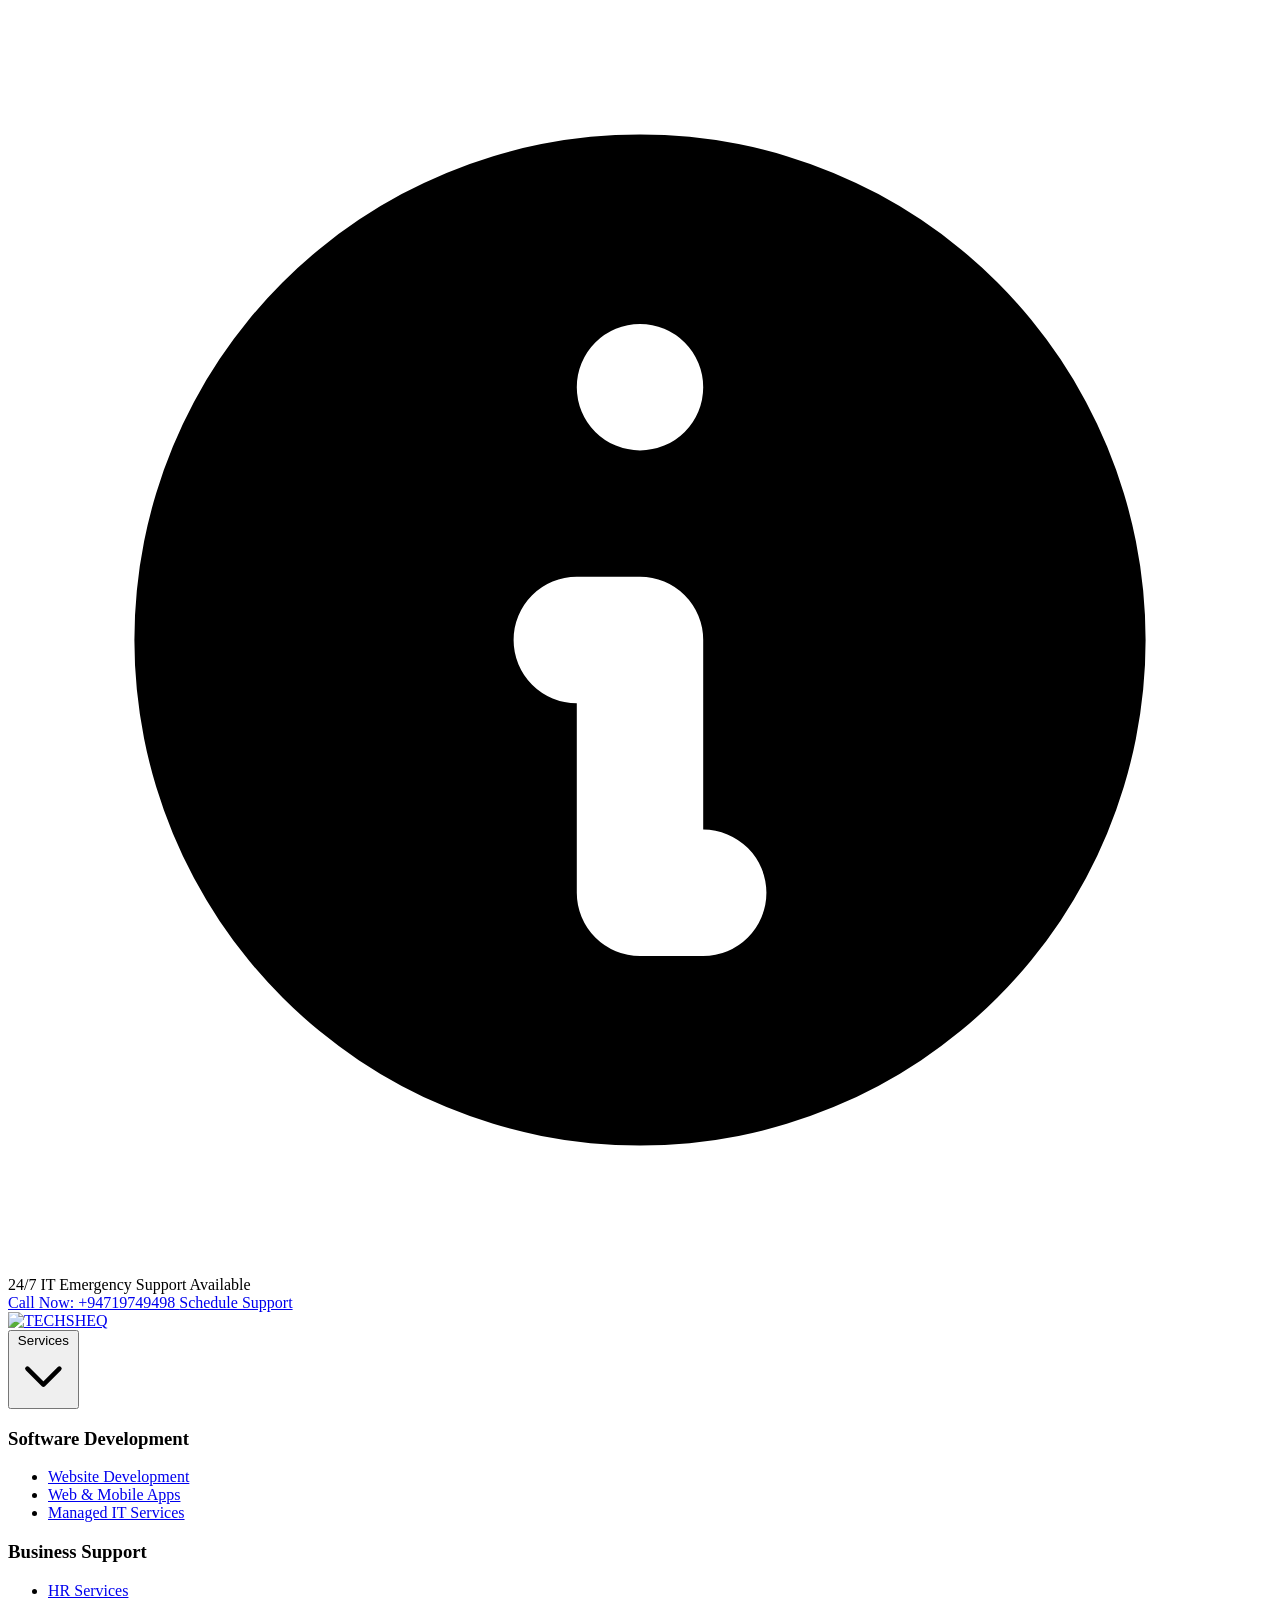
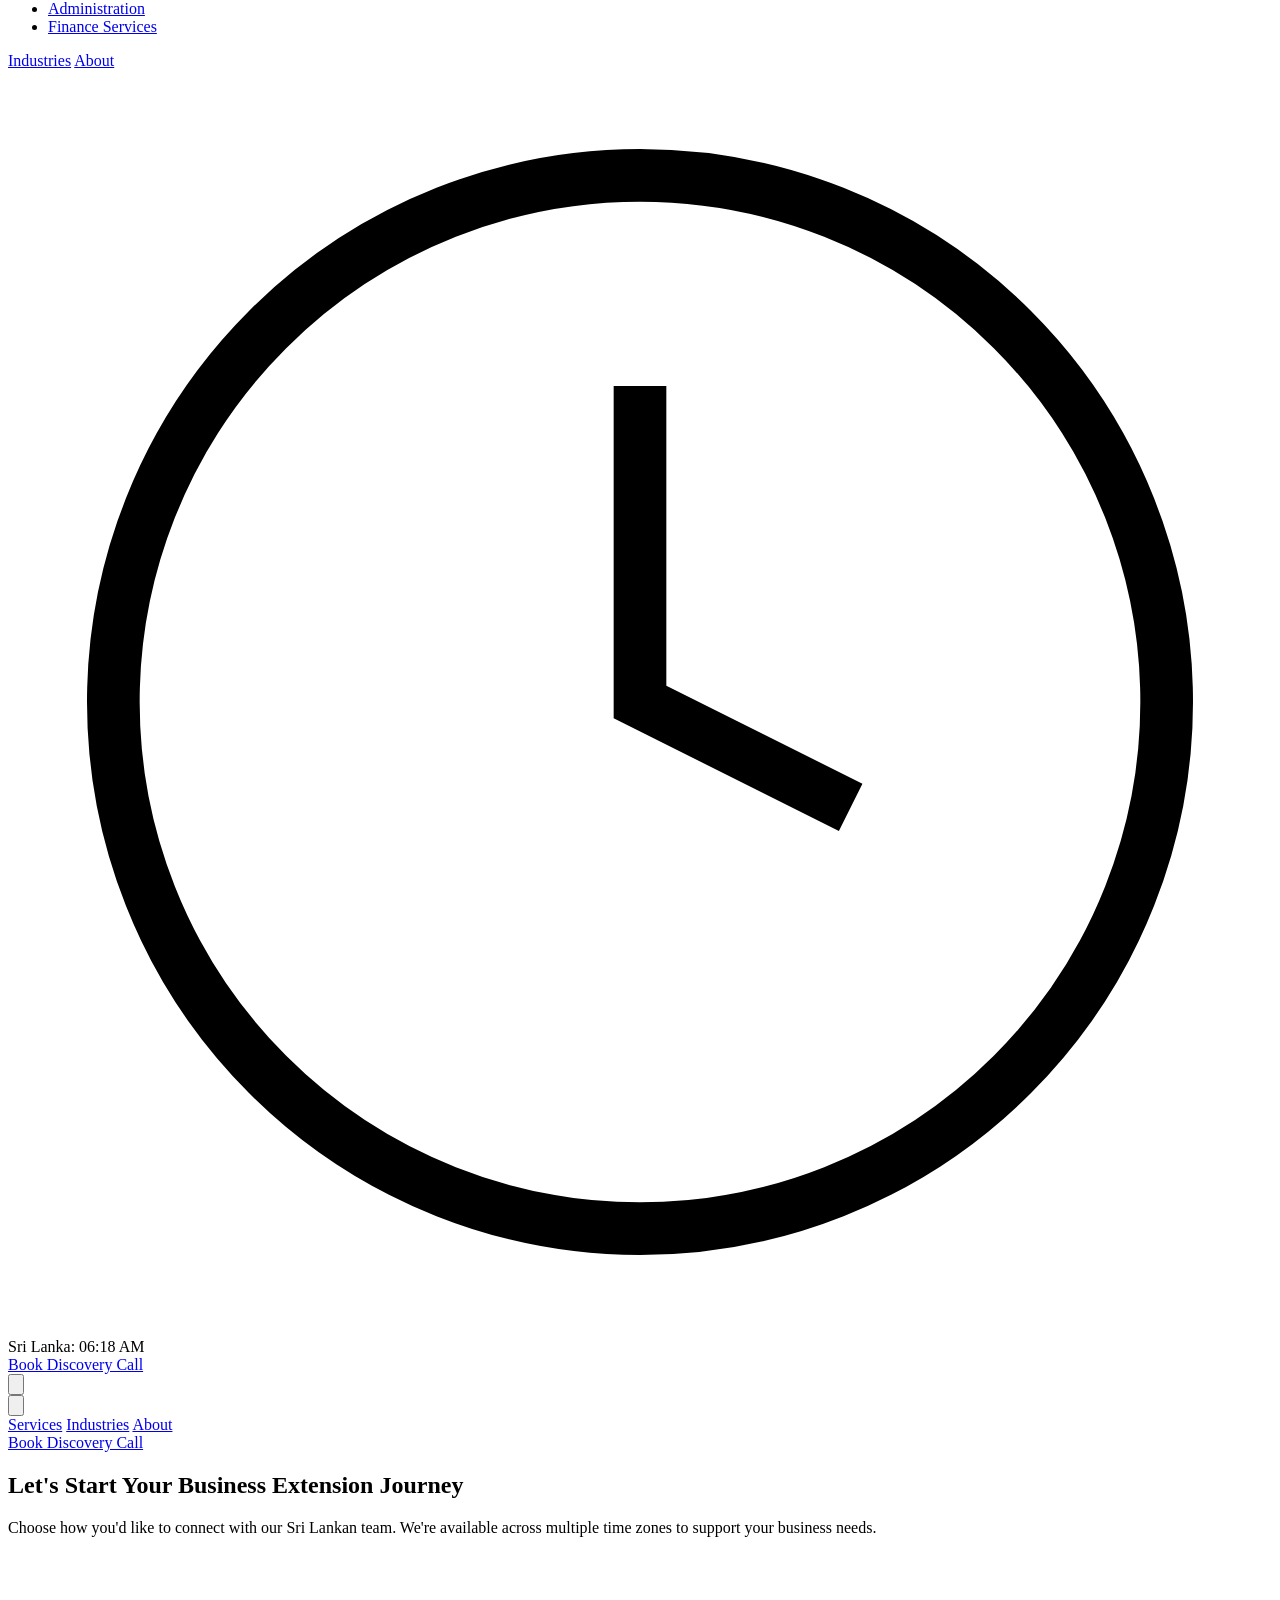
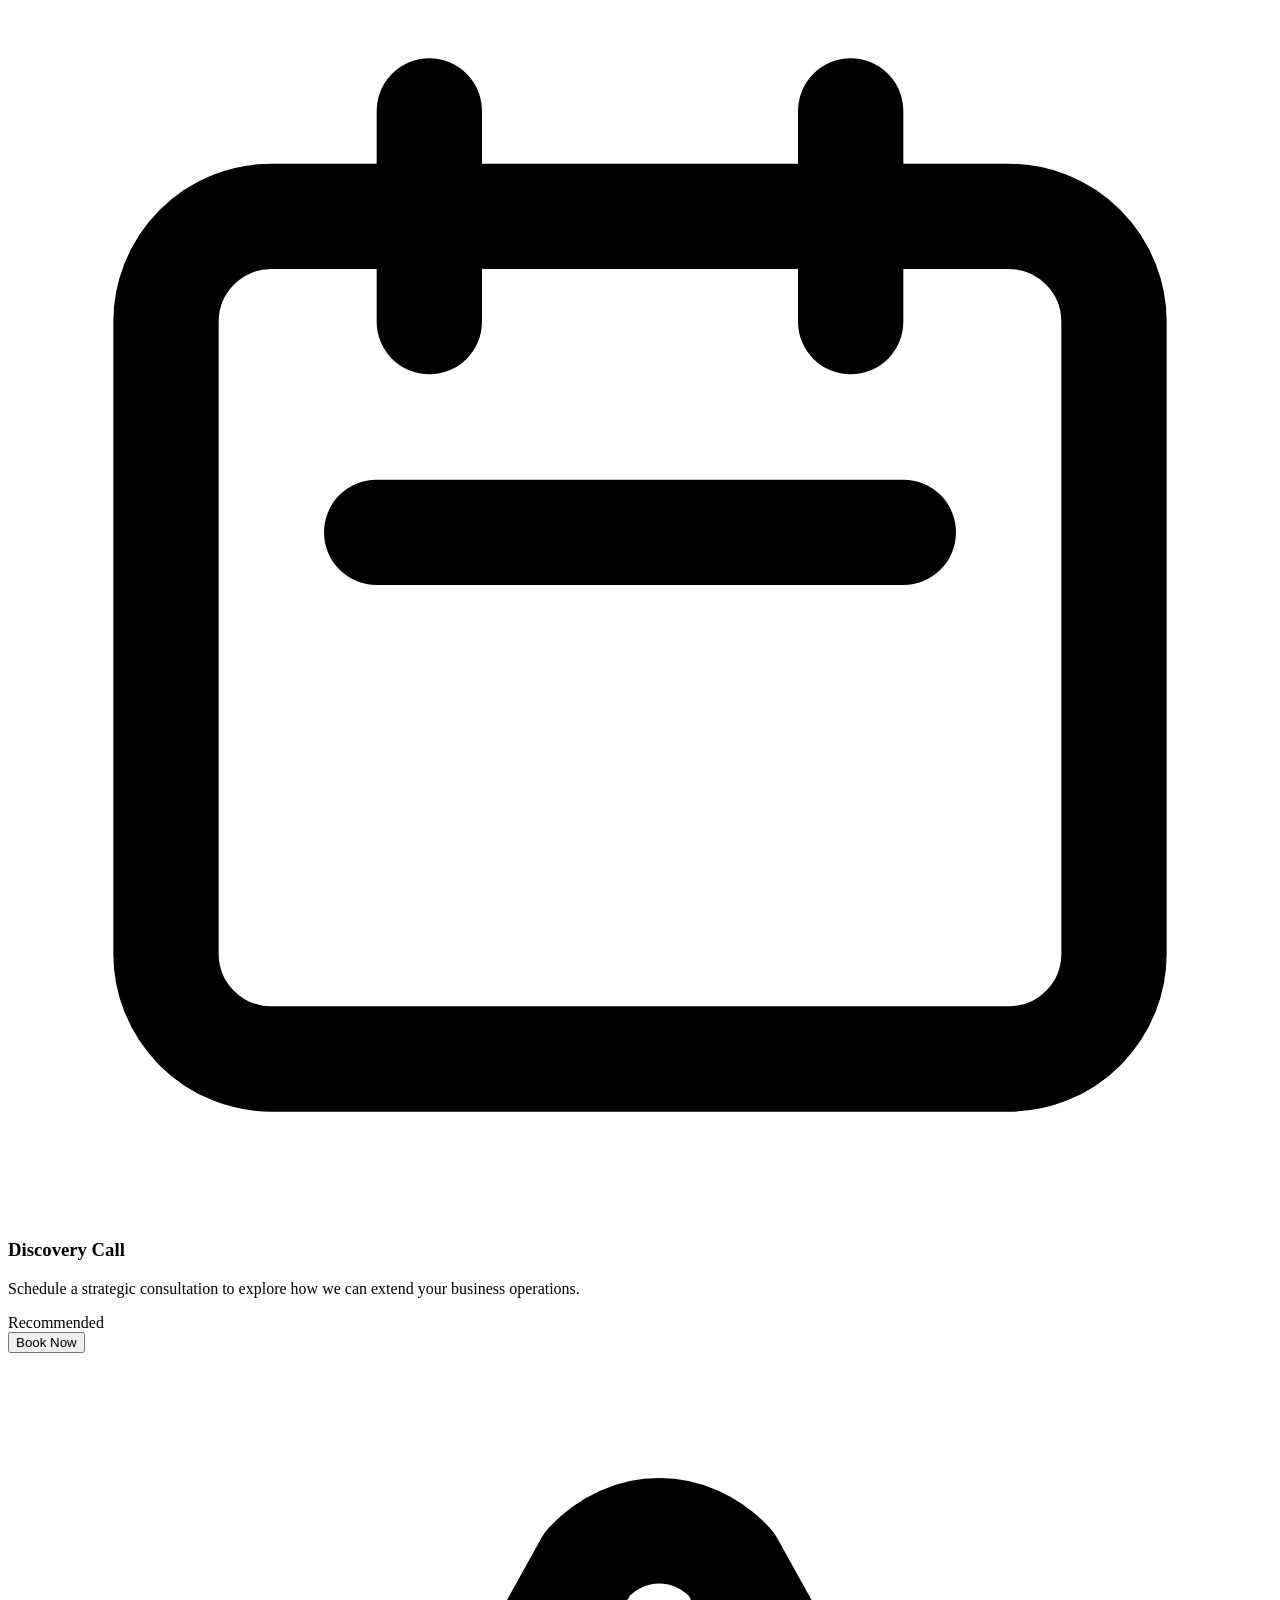
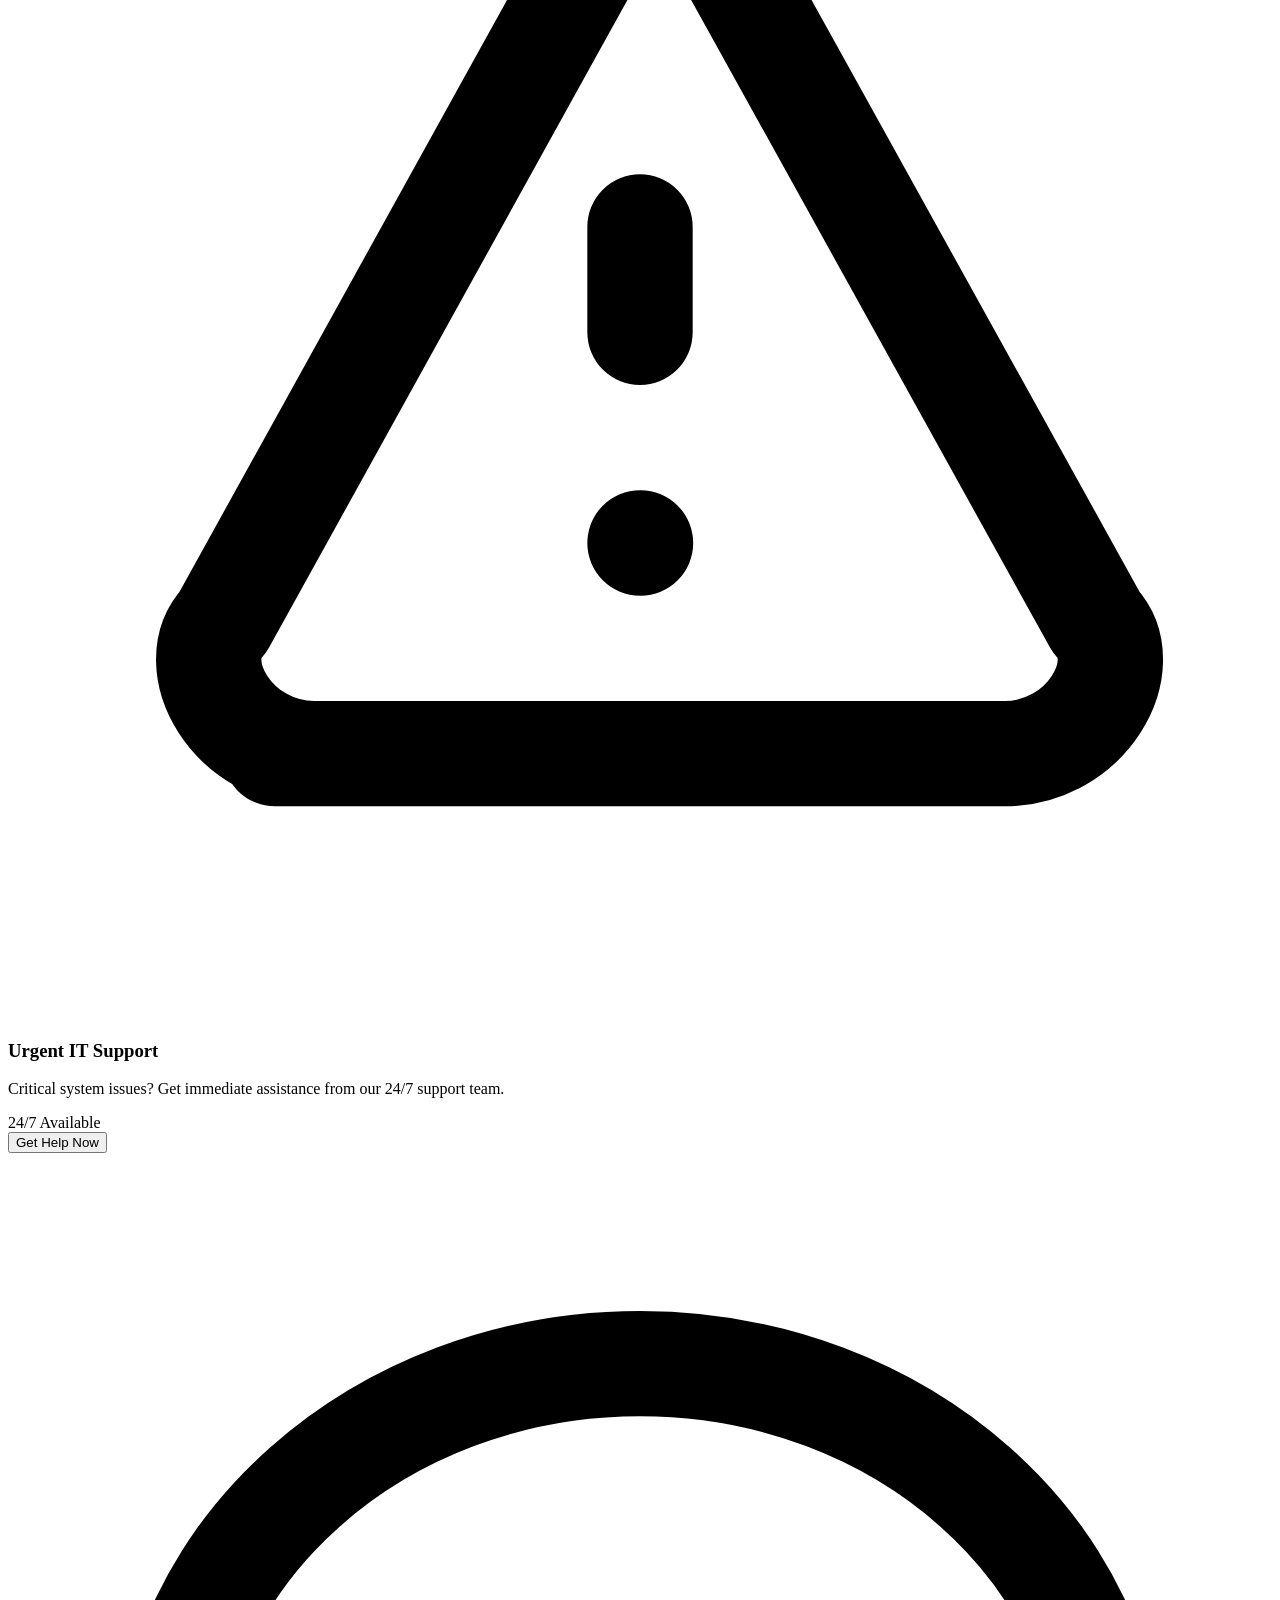
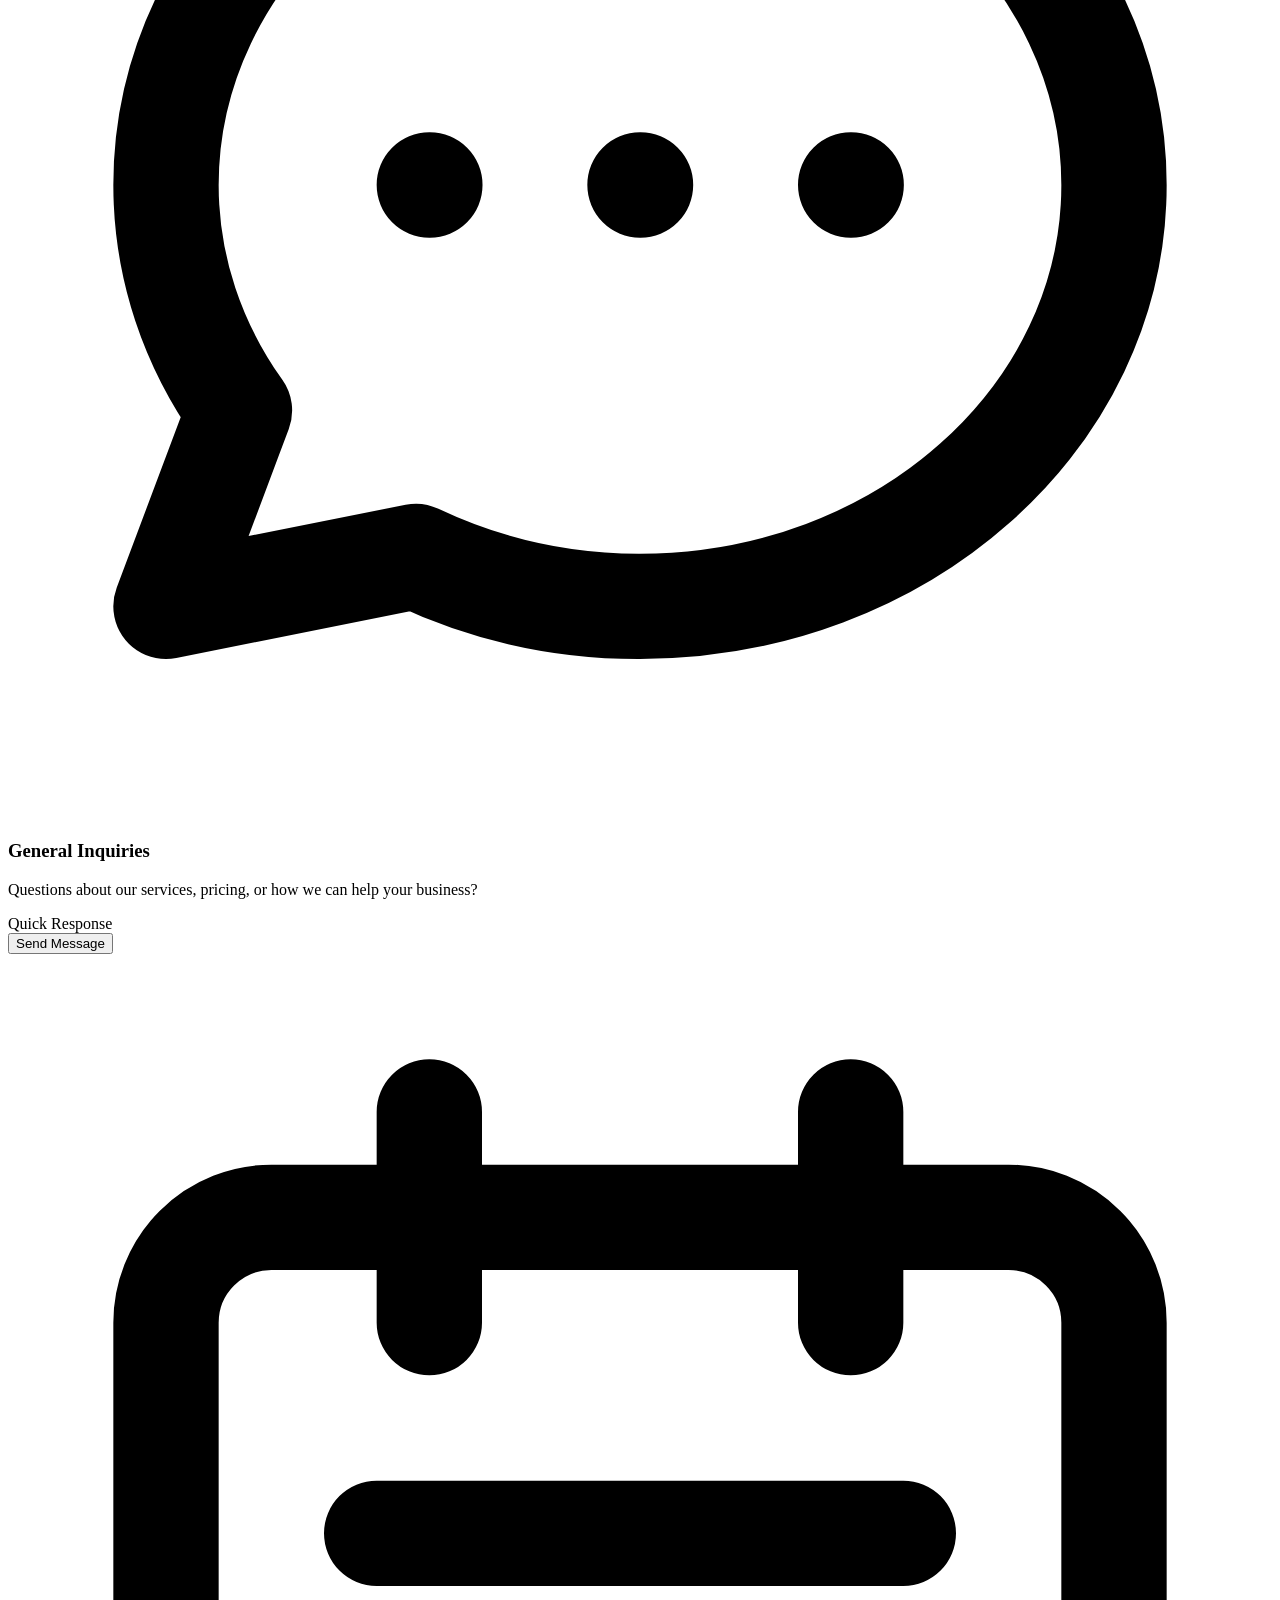
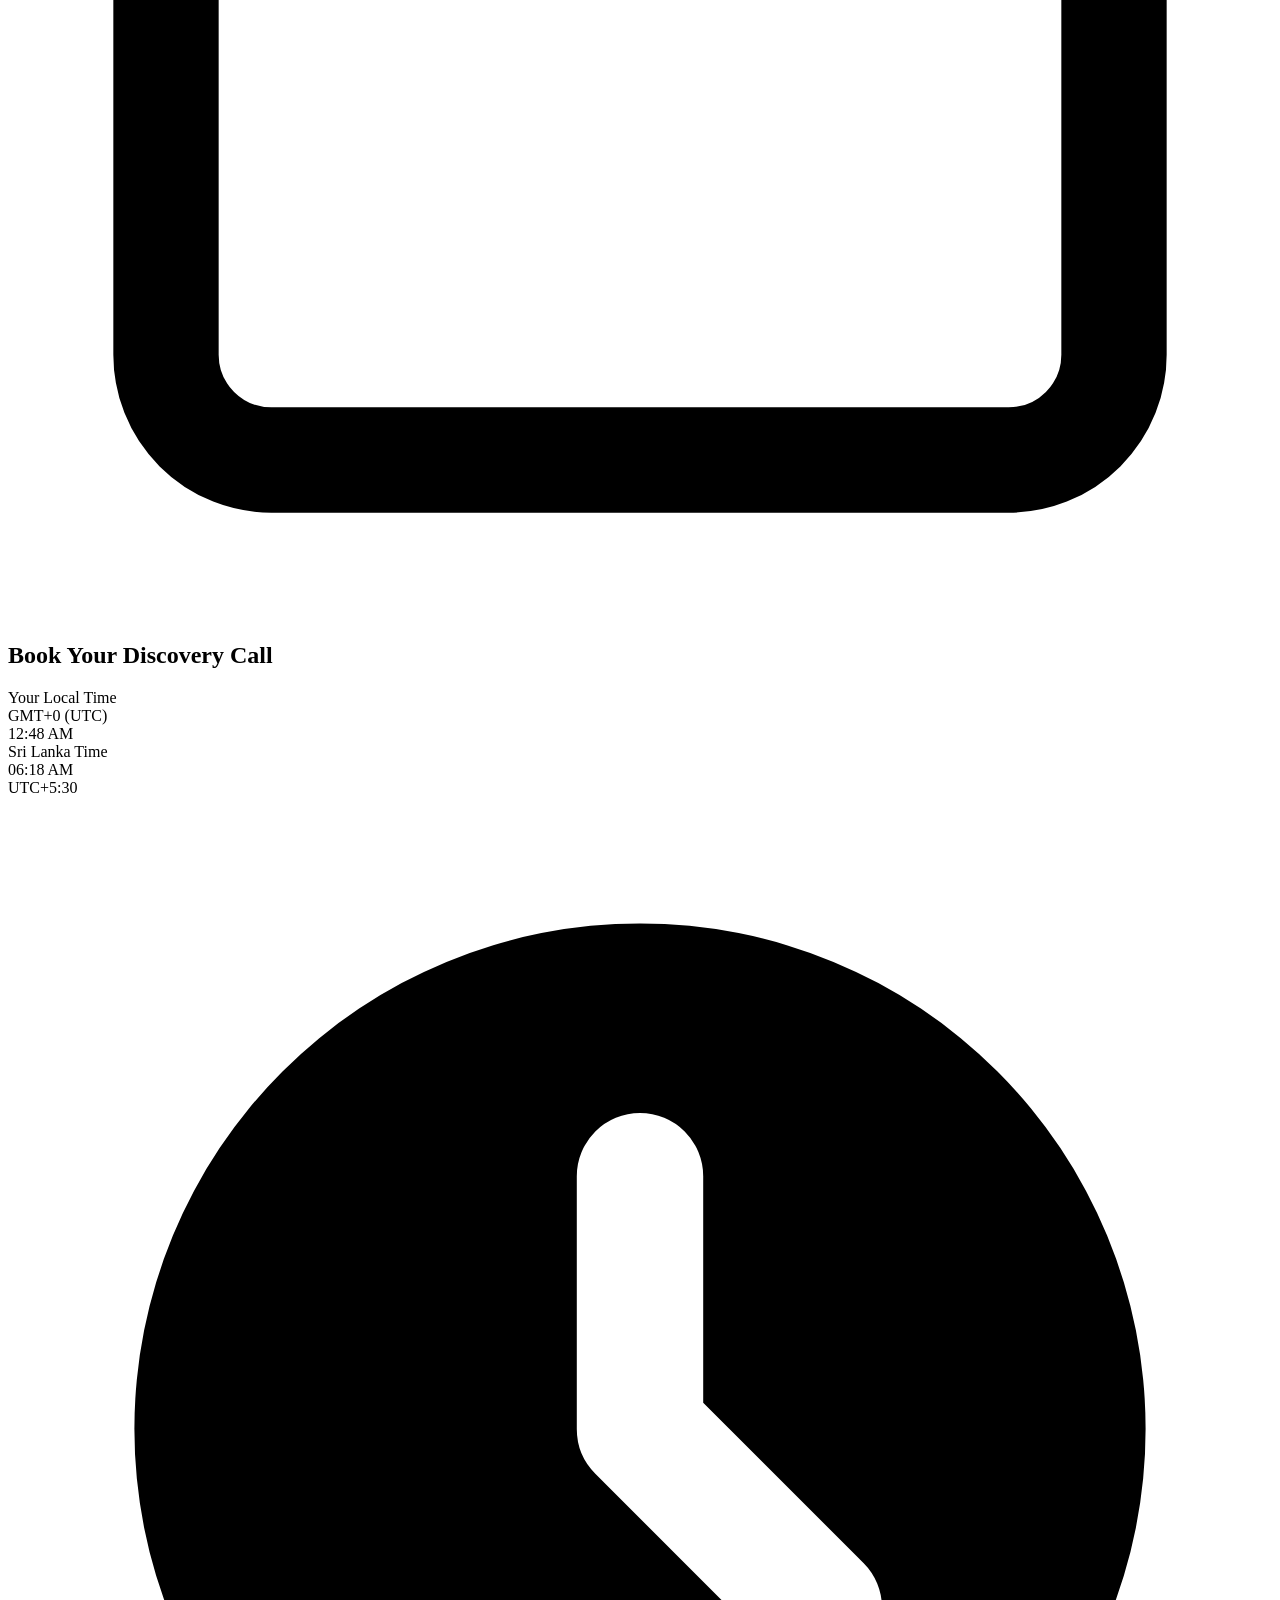
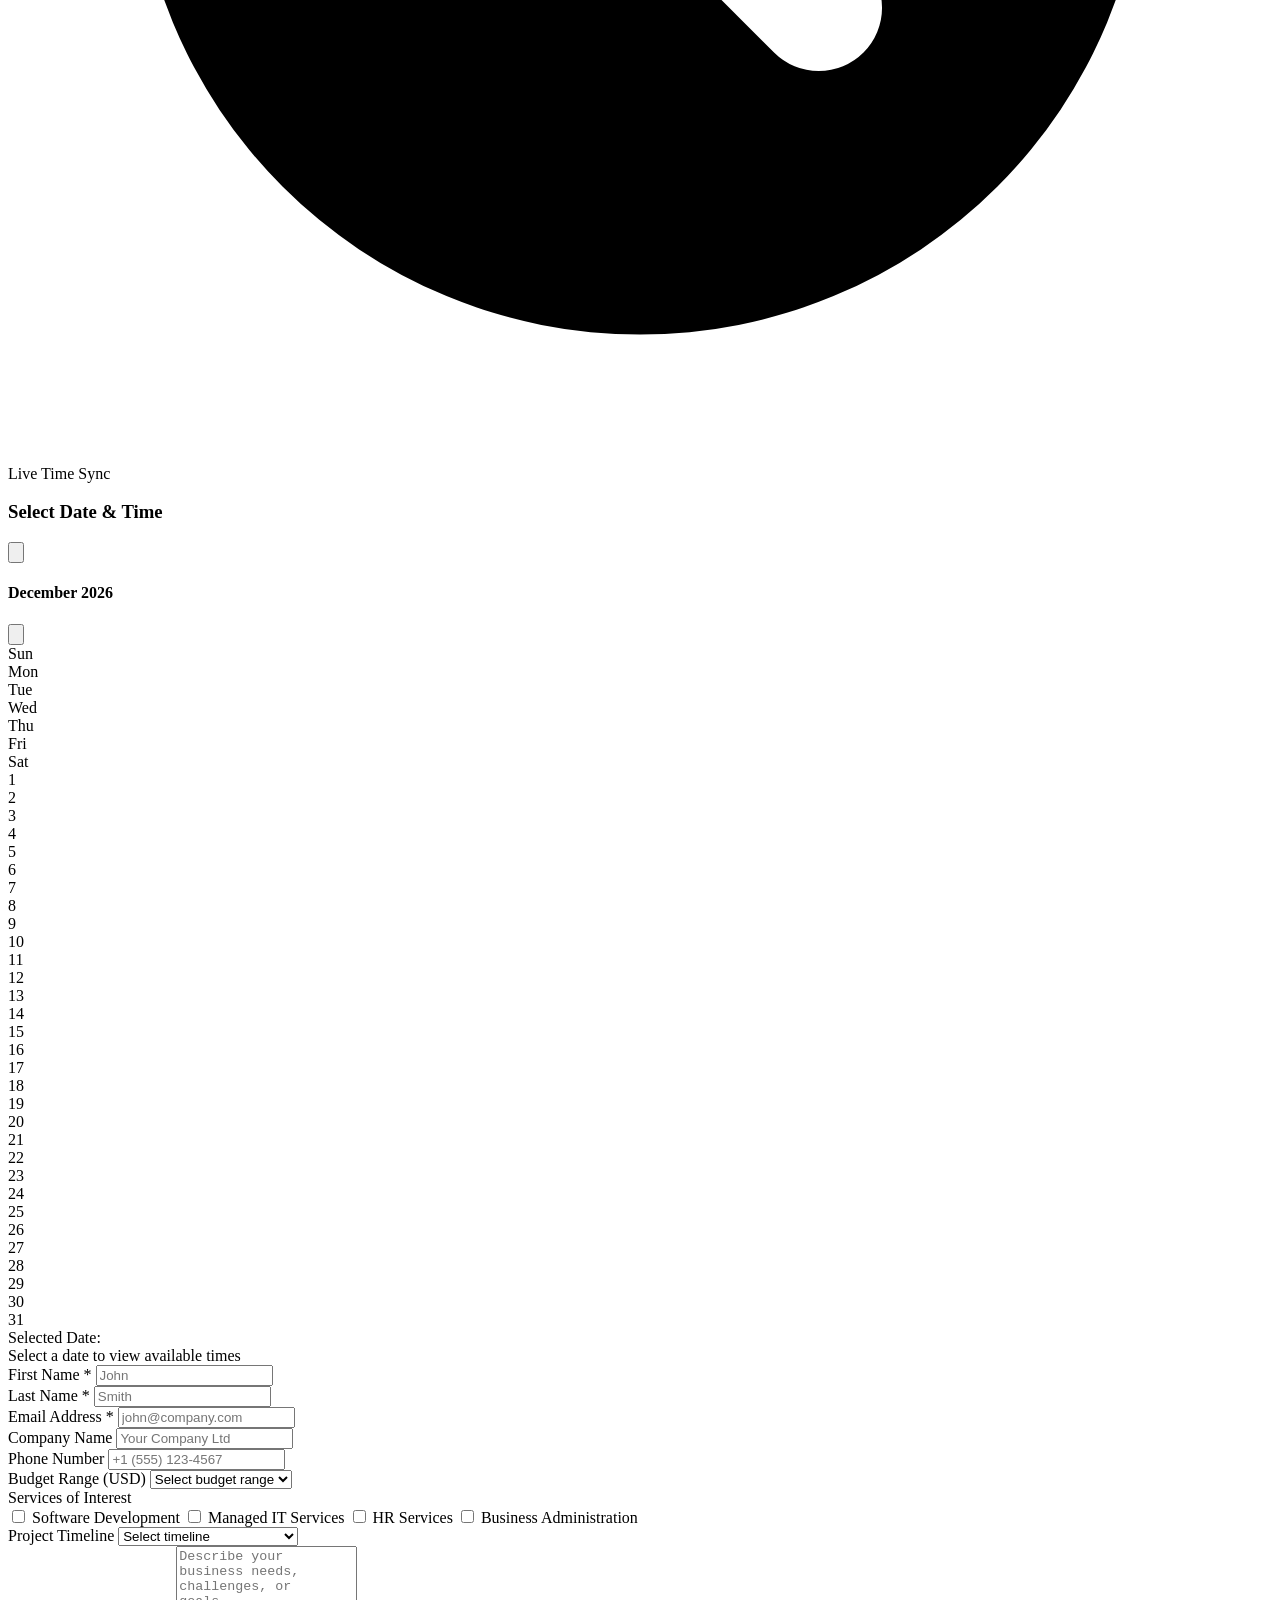
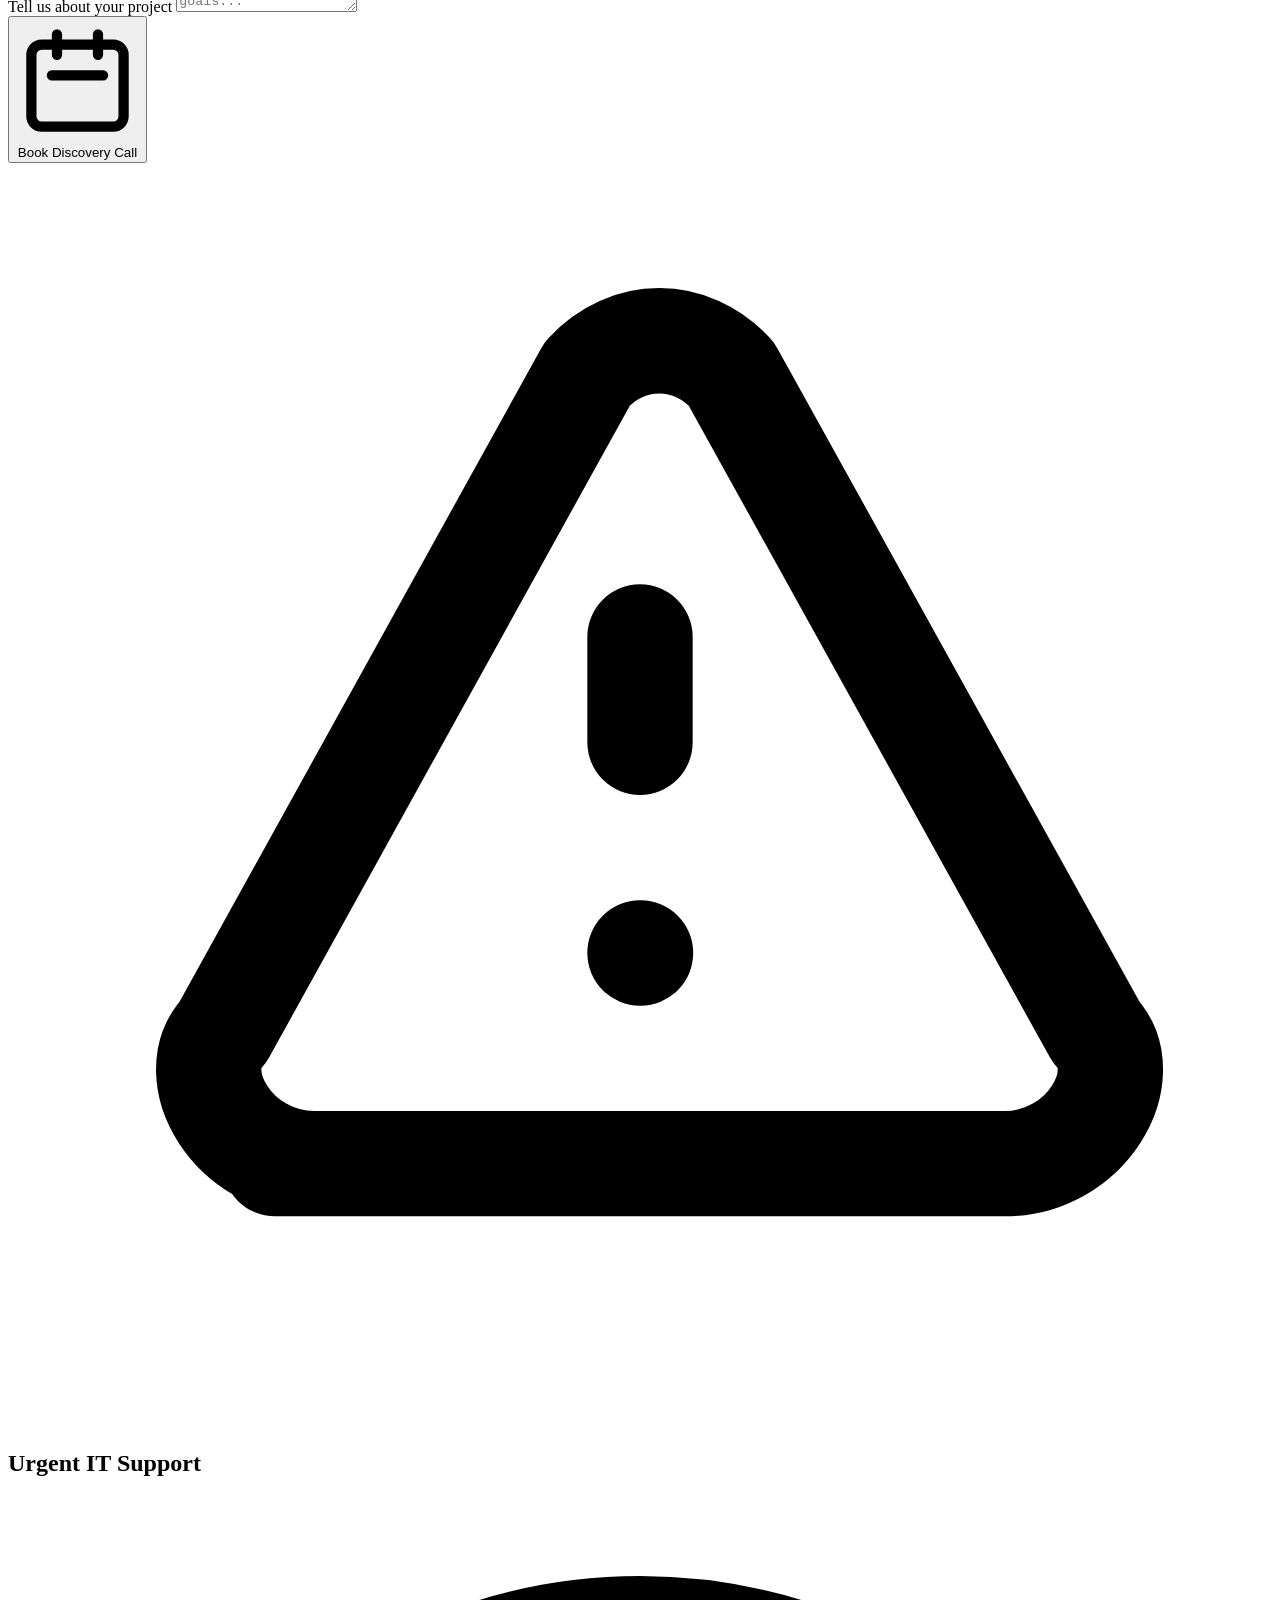
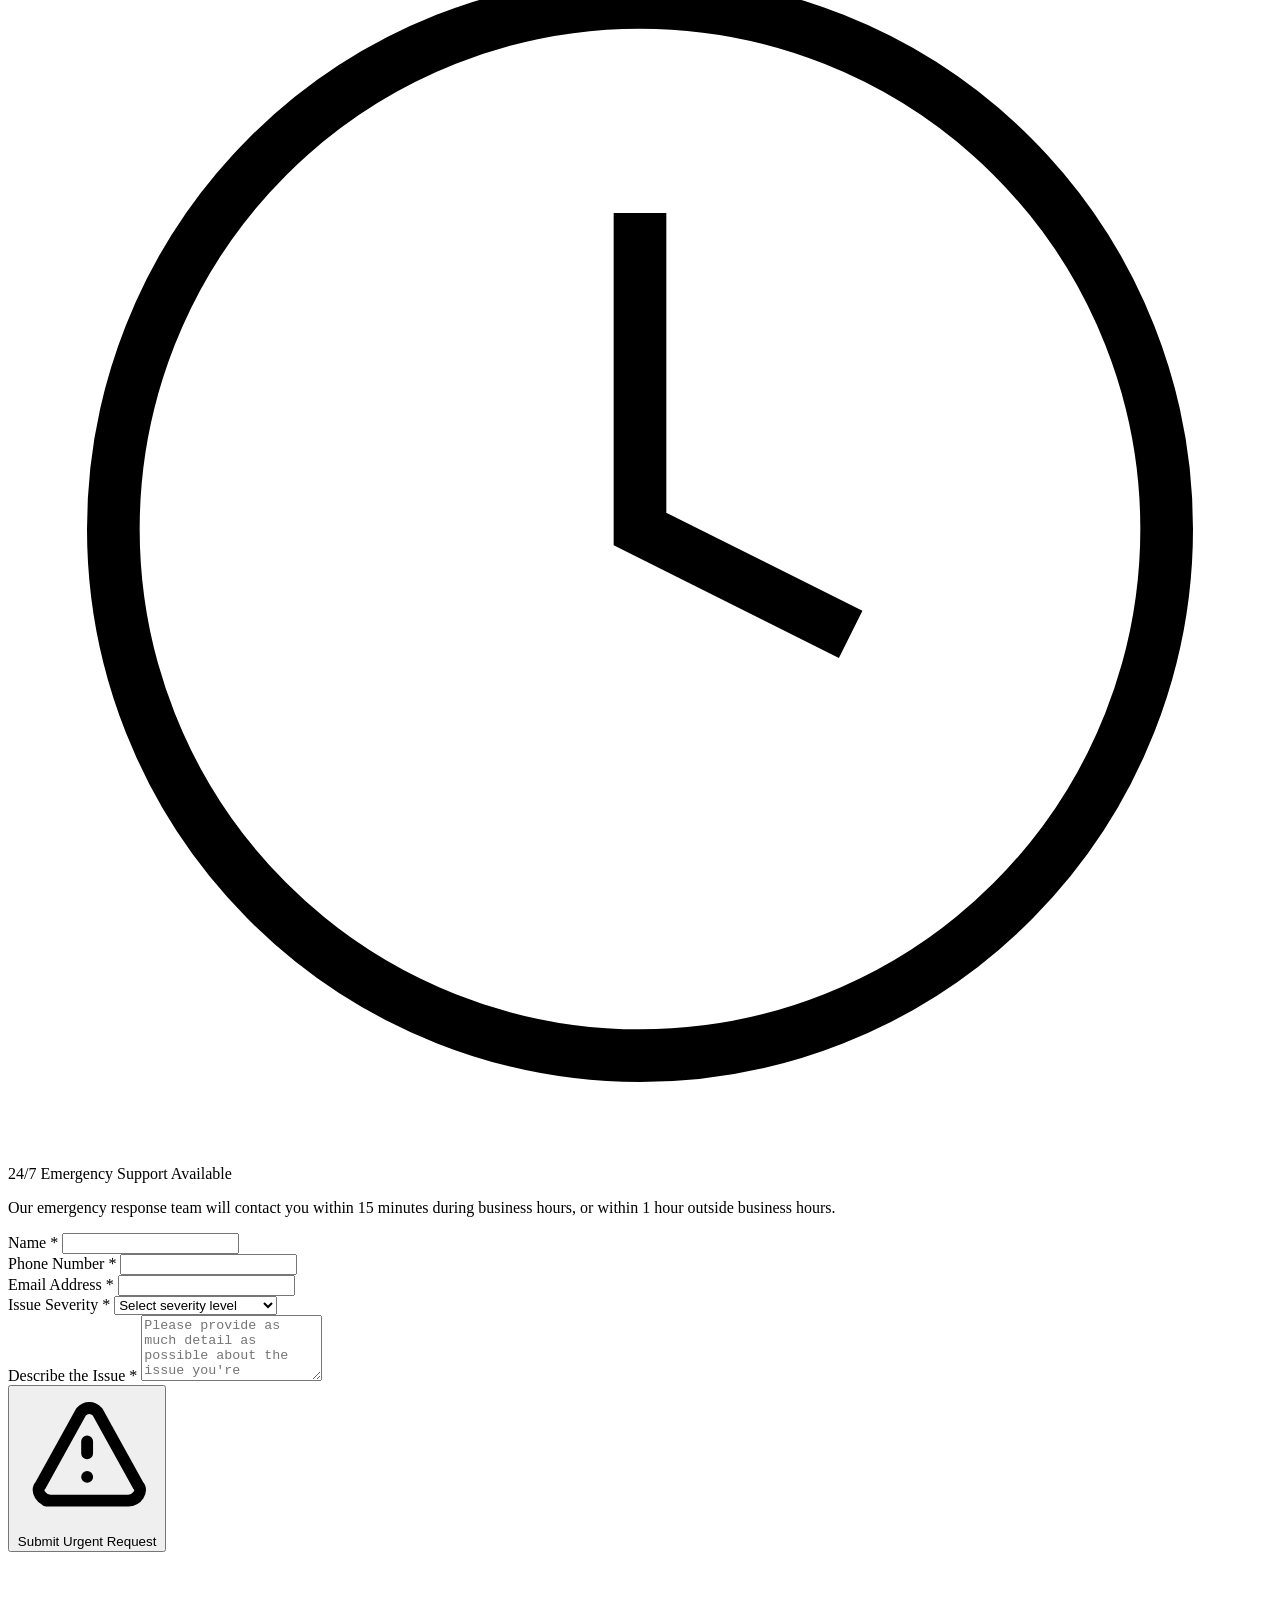
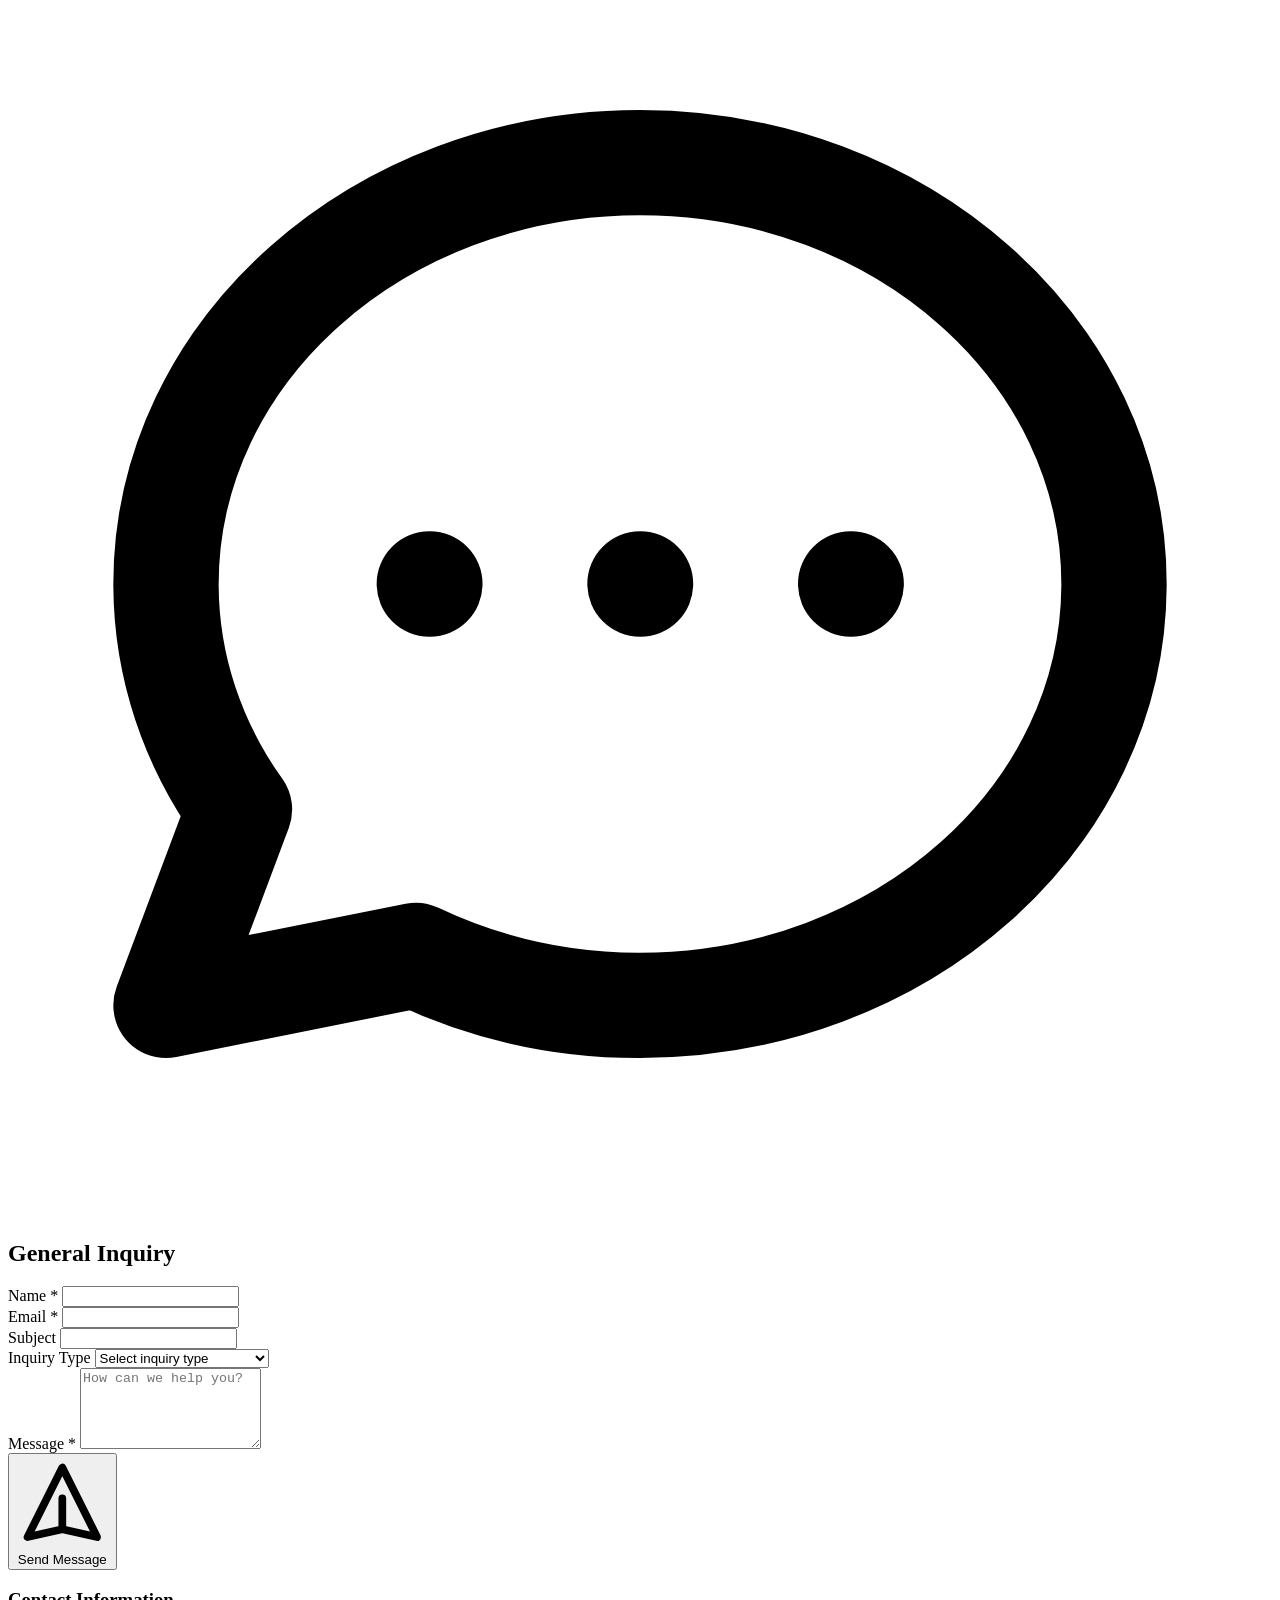
==== pages/contact_discovery_call_booking.html @ 18cab5b8 "Add urgent support banner to contact booking page" ====
<!DOCTYPE html>
<html lang="en">
<head>
    <meta charset="UTF-8" />
    <meta name="viewport" content="width=device-width, initial-scale=1.0" />
    <title>Contact & Book Discovery Call | TECHSHEQ - Your Trusted Global Business Extension</title>
    <meta name="description" content="Book your discovery call with TECHSHEQ. Get urgent IT support or schedule a consultation with our Sri Lankan team. Time-zone aligned business extension services." />
    
    
    <link rel="stylesheet" href="../css/main.css" />
    <link rel="preconnect" href="https://fonts.googleapis.com" />
    <link rel="preconnect" href="https://fonts.gstatic.com" crossorigin />
<script type="module" src="https://static.rocket.new/rocket-web.js?_cfg=https%3A%2F%2Ftechsheqb1662back.builtwithrocket.new&_be=https%3A%2F%2Fapplication.rocket.new&_v=0.1.8"></script>
</head>
<body class="bg-background text-text-primary">

       <!-- Urgent Support Banner -->
    <div class="bg-gradient-to-r from-error to-warning text-white py-3 px-4 text-center relative overflow-hidden">
        <div class="absolute inset-0 bg-black/20"></div>
        <div class="relative z-10 max-w-7xl mx-auto flex flex-col sm:flex-row items-center justify-center gap-4">
            <div class="flex items-center space-x-2">
                <svg class="w-5 h-5 animate-pulse" fill="currentColor" viewBox="0 0 20 20">
                    <path fill-rule="evenodd" d="M18 10a8 8 0 11-16 0 8 8 0 0116 0zm-7-4a1 1 0 11-2 0 1 1 0 012 0zM9 9a1 1 0 000 2v3a1 1 0 001 1h1a1 1 0 100-2v-3a1 1 0 00-1-1H9z"/>
                </svg>
                <span class="font-semibold">24/7 IT Emergency Support Available</span>
            </div>
            <div class="flex items-center space-x-4">
                <a href="tel:+94719749498" class="btn-primary bg-white text-error hover:bg-gray-100 py-2 px-4 text-sm">
                    Call Now: +94719749498
                </a>
                <a href="contact_discovery_call_booking.html" class="text-white hover:text-gray-200 underline text-sm">
                    Schedule Support
                </a>
            </div>
        </div>
    </div>
    <!-- Header Navigation -->
    <header class="sticky top-0 z-50 bg-background/95 backdrop-blur-sm border-b border-slate-700/50">
        <nav class="max-w-7xl mx-auto px-4 sm:px-6 lg:px-8">
            <div class="flex justify-between items-center h-16">
                <!-- Logo -->
                <div class="flex-shrink-0 pl-0">
                    <a href="homepage_b2b_service_provider_platform.html" class="flex items-center">
                        <img src="../public/logo.png" alt="TECHSHEQ" style="height: 38px; width: auto;" class="block" />
                    </a>
                </div>

                <!-- Desktop Navigation -->
                <div class="hidden md:flex items-center space-x-8">
                    <div class="relative group">
                        <button class="text-text-secondary hover:text-text-primary transition-colors duration-200 flex items-center space-x-1">
                            <span>Services</span>
                            <svg class="w-4 h-4" fill="none" stroke="currentColor" viewBox="0 0 24 24">
                                <path stroke-linecap="round" stroke-linejoin="round" stroke-width="2" d="M19 9l-7 7-7-7"/>
                            </svg>
                        </button>
                        <!-- Mega Menu -->
                        <div class="absolute top-full left-0 mt-2 w-96 bg-surface rounded-xl shadow-strong border border-slate-700/50 opacity-0 invisible group-hover:opacity-100 group-hover:visible transition-all duration-300">
                            <div class="p-6">
                                <div class="grid grid-cols-2 gap-6">
                                    <div>
                                        <h3 class="text-sm font-semibold text-primary mb-3">Software Development</h3>
                                        <ul class="space-y-2">
                                            <li><a href="services_overview_two_pillar_architecture.html" class="text-text-secondary hover:text-text-primary transition-colors">Website Development</a></li>
                                            <li><a href="services_overview_two_pillar_architecture.html" class="text-text-secondary hover:text-text-primary transition-colors">Web & Mobile Apps</a></li>
                                            <li><a href="managed_it_services_flagship_service_detail.html" class="text-text-secondary hover:text-text-primary transition-colors">Managed IT Services</a></li>
                                        </ul>
                                    </div>
                                    <div>
                                        <h3 class="text-sm font-semibold text-accent mb-3">Business Support</h3>
                                        <ul class="space-y-2">
                                            <li><a href="services_overview_two_pillar_architecture.html" class="text-text-secondary hover:text-text-primary transition-colors">HR Services</a></li>
                                            <li><a href="services_overview_two_pillar_architecture.html" class="text-text-secondary hover:text-text-primary transition-colors">Administration</a></li>
                                            <li><a href="services_overview_two_pillar_architecture.html" class="text-text-secondary hover:text-text-primary transition-colors">Finance Services</a></li>
                                        </ul>
                                    </div>
                                </div>
                            </div>
                        </div>
                    </div>
                    <a href="industries_sector_specific_solutions.html" class="text-text-secondary hover:text-text-primary transition-colors duration-200">Industries</a>
                    <a href="about_sri_lankan_business_advantage.html" class="text-text-secondary hover:text-text-primary transition-colors duration-200">About</a>
                    
                    <!-- Time Zone Widget -->
                    <div class="flex items-center space-x-2 px-3 py-1 bg-surface rounded-lg border border-slate-700/50">
                        <svg class="w-4 h-4 text-accent" fill="none" stroke="currentColor" viewBox="0 0 24 24">
                            <circle cx="12" cy="12" r="10"/>
                            <polyline points="12,6 12,12 16,14"/>
                        </svg>
                        <span class="text-sm text-text-secondary">Sri Lanka:</span>
                        <span class="text-sm font-semibold text-text-primary" id="sri-lanka-time">8:50 PM</span>
                    </div>
                </div>

                <!-- CTA Button -->
                <div class="hidden md:block">
                    <a href="contact_discovery_call_booking.html" class="btn-primary">Book Discovery Call</a>
                </div>

                <!-- Mobile Menu Button -->
                <button class="md:hidden mobile-menu-button touch-feedback" id="mobile-menu-button" aria-label="Open mobile menu">
                    <svg class="w-6 h-6" fill="none" stroke="currentColor" viewBox="0 0 24 24">
                        <path stroke-linecap="round" stroke-linejoin="round" stroke-width="2" d="M4 6h16M4 12h16M4 18h16"/>
                    </svg>
                </button>
            </div>

            <!-- Mobile Menu Overlay -->
            <div class="mobile-nav-overlay md:hidden" id="mobile-menu-overlay"></div>
            
            <!-- Mobile Menu -->
            <div class="mobile-nav-menu md:hidden" id="mobile-menu">
                <div class="flex flex-col h-full">
                    <!-- Close Button -->
                    <button class="self-end p-4 touch-feedback" id="mobile-menu-close" aria-label="Close mobile menu">
                        <svg class="w-6 h-6 text-white" fill="none" stroke="currentColor" viewBox="0 0 24 24">
                            <path stroke-linecap="round" stroke-linejoin="round" stroke-width="2" d="M6 18L18 6M6 6l12 12"/>
                        </svg>
                    </button>
                    
                    <!-- Navigation Links -->
                    <nav class="flex-1 px-6 space-y-4">
                        <a href="services_overview_two_pillar_architecture.html" class="block py-4 text-lg text-white hover:text-accent transition-colors border-b border-slate-600">Services</a>
                        <a href="industries_sector_specific_solutions.html" class="block py-4 text-lg text-white hover:text-accent transition-colors border-b border-slate-600">Industries</a>
                        <a href="about_sri_lankan_business_advantage.html" class="block py-4 text-lg text-white hover:text-accent transition-colors border-b border-slate-600">About</a>
                    </nav>
                    
                    <!-- CTA Button -->
                    <div class="px-6 pb-6">
                        <a href="contact_discovery_call_booking.html" class="btn-primary w-full text-center touch-feedback">Book Discovery Call</a>
                    </div>
                </div>
            </div>
        </nav>
    </header>

    <!-- Hero Section -->
    <section class="relative py-16 overflow-hidden">
        <!-- Background Pattern -->
        <div class="absolute inset-0 opacity-10">
            <div class="absolute inset-0" style="background-image: radial-gradient(circle at 25% 25%, #315CAA 0%, transparent 50%), radial-gradient(circle at 75% 75%, #22C55E 0%, transparent 50%);"></div>
        </div>
        
        <div class="max-w-7xl mx-auto px-4 sm:px-6 lg:px-8 relative z-10">
            <div class="text-center mb-12">
                <h1 class="text-4xl sm:text-5xl font-bold mb-6 animate-fade-up">
                    Let's Start Your
                    <span class="text-primary block">Business Extension</span>
                    <span class="text-accent">Journey</span>
                </h1>
                <p class="text-xl text-text-secondary max-w-3xl mx-auto animate-fade-up" style="animation-delay: 200ms;">
                    Choose how you'd like to connect with our Sri Lankan team. We're available across multiple time zones to support your business needs.
                </p>
            </div>

            <!-- Contact Options Grid -->
            <div class="grid md:grid-cols-3 gap-6 mb-16 animate-fade-up" style="animation-delay: 400ms;">
                <!-- Discovery Call Booking -->
                <div class="card text-center group hover:shadow-glow transition-all duration-300 border-primary/30">
                    <div class="w-16 h-16 bg-primary/20 rounded-full flex items-center justify-center mx-auto mb-4 group-hover:scale-110 transition-transform">
                        <svg class="w-8 h-8 text-primary" fill="none" stroke="currentColor" viewBox="0 0 24 24">
                            <path stroke-linecap="round" stroke-linejoin="round" stroke-width="2" d="M8 7V3m8 4V3m-9 8h10M5 21h14a2 2 0 002-2V7a2 2 0 00-2-2H5a2 2 0 00-2 2v12a2 2 0 002 2z"/>
                        </svg>
                    </div>
                    <h3 class="text-xl font-bold mb-3 text-primary">Discovery Call</h3>
                    <p class="text-text-secondary mb-4">Schedule a strategic consultation to explore how we can extend your business operations.</p>
                    <div class="text-sm text-accent font-semibold mb-4">Recommended</div>
                    <button onclick="showBookingCalendar()" class="btn-primary w-full">Book Now</button>
                </div>

                <!-- Urgent IT Support -->
                <div class="card text-center group hover:shadow-glow transition-all duration-300 border-red-500/30">
                    <div class="w-16 h-16 bg-red-500/20 rounded-full flex items-center justify-center mx-auto mb-4 group-hover:scale-110 transition-transform">
                        <svg class="w-8 h-8 text-red-500" fill="none" stroke="currentColor" viewBox="0 0 24 24">
                            <path stroke-linecap="round" stroke-linejoin="round" stroke-width="2" d="M12 9v2m0 4h.01m-6.938 4h13.856c1.54 0 2.502-1.667 1.732-2.5L13.732 4c-.77-.833-1.964-.833-2.732 0L4.082 16.5c-.77.833.192 2.5 1.732 2.5z"/>
                        </svg>
                    </div>
                    <h3 class="text-xl font-bold mb-3 text-red-500">Urgent IT Support</h3>
                    <p class="text-text-secondary mb-4">Critical system issues? Get immediate assistance from our 24/7 support team.</p>
                    <div class="text-sm text-red-500 font-semibold mb-4">24/7 Available</div>
                    <button onclick="showUrgentForm()" class="bg-red-500 hover:bg-red-600 text-white font-semibold py-3 px-6 rounded-lg transition-all duration-300 w-full">Get Help Now</button>
                </div>

                <!-- General Inquiries -->
                <div class="card text-center group hover:shadow-glow transition-all duration-300 border-accent/30">
                    <div class="w-16 h-16 bg-accent/20 rounded-full flex items-center justify-center mx-auto mb-4 group-hover:scale-110 transition-transform">
                        <svg class="w-8 h-8 text-accent" fill="none" stroke="currentColor" viewBox="0 0 24 24">
                            <path stroke-linecap="round" stroke-linejoin="round" stroke-width="2" d="M8 12h.01M12 12h.01M16 12h.01M21 12c0 4.418-4.03 8-9 8a9.863 9.863 0 01-4.255-.949L3 20l1.395-3.72C3.512 15.042 3 13.574 3 12c0-4.418 4.03-8 9-8s9 3.582 9 8z"/>
                        </svg>
                    </div>
                    <h3 class="text-xl font-bold mb-3 text-accent">General Inquiries</h3>
                    <p class="text-text-secondary mb-4">Questions about our services, pricing, or how we can help your business?</p>
                    <div class="text-sm text-accent font-semibold mb-4">Quick Response</div>
                    <button onclick="showGeneralForm()" class="btn-secondary w-full">Send Message</button>
                </div>
            </div>
        </div>
    </section>

    <!-- Main Content Area -->
    <section class="py-20">
        <div class="max-w-7xl mx-auto px-4 sm:px-6 lg:px-8">
            <div class="grid lg:grid-cols-2 gap-12">
                <!-- Left Column - Forms -->
                <div class="space-y-8">
                    <!-- Discovery Call Booking Form -->
                    <div id="booking-form" class="card">
                        <div class="flex items-center mb-6">
                            <svg class="w-6 h-6 text-primary mr-3" fill="none" stroke="currentColor" viewBox="0 0 24 24">
                                <path stroke-linecap="round" stroke-linejoin="round" stroke-width="2" d="M8 7V3m8 4V3m-9 8h10M5 21h14a2 2 0 002-2V7a2 2 0 00-2-2H5a2 2 0 00-2 2v12a2 2 0 002 2z"/>
                            </svg>
                            <h2 class="text-2xl font-bold">Book Your Discovery Call</h2>
                        </div>

                        <!-- Time Zone Detection -->
                        <div class="bg-gradient-to-r from-slate-50 to-white rounded-xl p-6 mb-6 border-2 border-slate-200 shadow-sm">
                            <div class="flex items-center justify-between">
                                <div class="flex-1">
                                    <div class="text-sm text-slate-600 mb-1">Your Local Time</div>
                                    <div class="font-bold text-lg text-slate-800" id="user-timezone">Detecting...</div>
                                    <div class="text-xs text-slate-500 mt-1" id="user-time">--:-- --</div>
                                </div>
                                <div class="w-px h-12 bg-slate-300 mx-4"></div>
                                <div class="flex-1 text-right">
                                    <div class="text-sm text-slate-600 mb-1">Sri Lanka Time</div>
                                    <div class="font-bold text-lg text-primary" id="sri-lanka-time-booking">--:-- --</div>
                                    <div class="text-xs text-slate-500 mt-1">UTC+5:30</div>
                                </div>
                            </div>
                            <div class="mt-4 text-center">
                                <div class="inline-flex items-center px-3 py-1 bg-primary/10 text-primary text-xs font-medium rounded-full">
                                    <svg class="w-3 h-3 mr-1" fill="currentColor" viewBox="0 0 20 20">
                                        <path fill-rule="evenodd" d="M10 18a8 8 0 100-16 8 8 0 000 16zm1-12a1 1 0 10-2 0v4a1 1 0 00.293.707l2.828 2.829a1 1 0 101.415-1.415L11 9.586V6z" clip-rule="evenodd"/>
                                    </svg>
                                    Live Time Sync
                                </div>
                            </div>
                        </div>

                        <!-- Calendar Widget -->
                        <div class="mb-6">
                            <h3 class="text-lg font-semibold mb-4">Select Date & Time</h3>
                            
                            <!-- Calendar Navigation -->
                            <div class="flex items-center justify-between mb-4">
                                <button id="prev-month" class="p-2 hover:bg-surface rounded-lg transition-colors">
                                    <svg class="w-5 h-5" fill="none" stroke="currentColor" viewBox="0 0 24 24">
                                        <path stroke-linecap="round" stroke-linejoin="round" stroke-width="2" d="M15 19l-7-7 7-7"/>
                                    </svg>
                                </button>
                                <h4 id="current-month" class="font-semibold text-lg"></h4>
                                <button id="next-month" class="p-2 hover:bg-surface rounded-lg transition-colors">
                                    <svg class="w-5 h-5" fill="none" stroke="currentColor" viewBox="0 0 24 24">
                                        <path stroke-linecap="round" stroke-linejoin="round" stroke-width="2" d="M9 5l7 7-7 7"/>
                                    </svg>
                                </button>
                            </div>
                            
                            <!-- Calendar -->
                            <div id="calendar-container" class="grid grid-cols-7 gap-2 mb-4">
                                <!-- Calendar will be dynamically generated -->
                            </div>

                            <!-- Selected Date Display -->
                            <div id="selected-date-display" class="mb-4 p-3 bg-primary/10 border border-primary/30 rounded-lg hidden">
                                <div class="flex items-center justify-between">
                                    <span class="font-semibold text-primary">Selected Date:</span>
                                    <span id="selected-date-text" class="text-primary"></span>
                                </div>
                            </div>

                            <!-- Time Slots -->
                            <div id="time-slots-container" class="grid grid-cols-2 gap-2">
                                <div class="text-center text-text-secondary py-4 col-span-2">Select a date to view available times</div>
                            </div>
                        </div>

                        <!-- Contact Form -->
                        <form id="discovery-call-form" class="space-y-4">
                            <!-- Hidden fields for selected date and time -->
                            <input type="hidden" id="selected-date" name="selected-date" />
                            <input type="hidden" id="selected-time" name="selected-time" />
                            
                            <div class="grid md:grid-cols-2 gap-4">
                                <div>
                                    <label class="mobile-form-label">First Name *</label>
                                    <input type="text" name="firstName" required 
                                           class="w-full px-3 py-2 bg-background border border-slate-700/50 rounded-lg focus:outline-none focus:ring-2 focus:ring-primary" 
                                           placeholder="John" />
                                </div>
                                <div>
                                    <label class="mobile-form-label">Last Name *</label>
                                    <input type="text" name="lastName" required 
                                           class="w-full px-3 py-2 bg-background border border-slate-700/50 rounded-lg focus:outline-none focus:ring-2 focus:ring-primary" 
                                           placeholder="Smith" />
                                </div>
                            </div>

                            <div>
                                <label class="mobile-form-label">Email Address *</label>
                                <input type="email" name="email" required 
                                       class="w-full px-3 py-2 bg-background border border-slate-700/50 rounded-lg focus:outline-none focus:ring-2 focus:ring-primary" 
                                       placeholder="john@company.com" />
                            </div>

                            <div>
                                <label class="mobile-form-label">Company Name</label>
                                <input type="text" name="company" 
                                       class="w-full px-3 py-2 bg-background border border-slate-700/50 rounded-lg focus:outline-none focus:ring-2 focus:ring-primary" 
                                       placeholder="Your Company Ltd" />
                            </div>

                            <div>
                                <label class="mobile-form-label">Phone Number</label>
                                <input type="tel" name="phone" 
                                       class="w-full px-3 py-2 bg-background border border-slate-700/50 rounded-lg focus:outline-none focus:ring-2 focus:ring-primary" 
                                       placeholder="+1 (555) 123-4567" />
                            </div>

                            <div>
                                <label class="mobile-form-label">Budget Range (USD)</label>
                                <select name="budget" 
                                        class="w-full px-3 py-2 bg-background border border-slate-700/50 rounded-lg focus:outline-none focus:ring-2 focus:ring-primary">
                                    <option value>Select budget range</option>
                                    <option value="5k-15k">$5,000 - $15,000</option>
                                    <option value="15k-50k">$15,000 - $50,000</option>
                                    <option value="50k-100k">$50,000 - $100,000</option>
                                    <option value="100k+">$100,000+</option>
                                </select>
                            </div>

                            <div>
                                <label class="mobile-form-label">Services of Interest</label>
                                <div class="grid grid-cols-1 sm:grid-cols-2 gap-3 p-4 bg-slate-50 rounded-lg border border-slate-200">
                                    <label class="flex items-center space-x-3 cursor-pointer hover:bg-white p-2 rounded transition-colors">
                                        <input type="checkbox" name="services" value="Software Development" 
                                               class="w-4 h-4 text-primary bg-white border-2 border-slate-300 rounded focus:ring-primary focus:ring-2" />
                                        <span class="text-sm font-medium text-slate-700">Software Development</span>
                                    </label>
                                    <label class="flex items-center space-x-3 cursor-pointer hover:bg-white p-2 rounded transition-colors">
                                        <input type="checkbox" name="services" value="Managed IT Services" 
                                               class="w-4 h-4 text-primary bg-white border-2 border-slate-300 rounded focus:ring-primary focus:ring-2" />
                                        <span class="text-sm font-medium text-slate-700">Managed IT Services</span>
                                    </label>
                                    <label class="flex items-center space-x-3 cursor-pointer hover:bg-white p-2 rounded transition-colors">
                                        <input type="checkbox" name="services" value="HR Services" 
                                               class="w-4 h-4 text-primary bg-white border-2 border-slate-300 rounded focus:ring-primary focus:ring-2" />
                                        <span class="text-sm font-medium text-slate-700">HR Services</span>
                                    </label>
                                    <label class="flex items-center space-x-3 cursor-pointer hover:bg-white p-2 rounded transition-colors">
                                        <input type="checkbox" name="services" value="Business Administration" 
                                               class="w-4 h-4 text-primary bg-white border-2 border-slate-300 rounded focus:ring-primary focus:ring-2" />
                                        <span class="text-sm font-medium text-slate-700">Business Administration</span>
                                    </label>
                                </div>
                            </div>

                            <div>
                                <label class="mobile-form-label">Project Timeline</label>
                                <select name="timeline" 
                                        class="w-full px-3 py-2 bg-background border border-slate-700/50 rounded-lg focus:outline-none focus:ring-2 focus:ring-primary">
                                    <option value>Select timeline</option>
                                    <option value="immediate">Immediate (Within 1 week)</option>
                                    <option value="month">Within 1 month</option>
                                    <option value="quarter">Within 3 months</option>
                                    <option value="planning">Still planning</option>
                                </select>
                            </div>

                            <div>
                                <label class="mobile-form-label">Tell us about your project</label>
                                <textarea name="projectDescription" rows="4" 
                                          class="w-full px-3 py-2 bg-background border border-slate-700/50 rounded-lg focus:outline-none focus:ring-2 focus:ring-primary resize-none" 
                                          placeholder="Describe your business needs, challenges, or goals..."></textarea>
                            </div>

                            <button type="submit" class="btn-primary w-full py-4 text-lg font-semibold">
                                <svg class="w-5 h-5 inline mr-2" fill="none" stroke="currentColor" viewBox="0 0 24 24">
                                    <path stroke-linecap="round" stroke-linejoin="round" stroke-width="2" d="M8 7V3m8 4V3m-9 8h10M5 21h14a2 2 0 002-2V7a2 2 0 00-2-2H5a2 2 0 00-2 2v12a2 2 0 002 2z"/>
                                </svg>
                                Book Discovery Call
                            </button>
                        </form>
                    </div>

                    <!-- Urgent Support Form (Hidden by default) -->
                    <div id="urgent-form" class="card hidden">
                        <div class="flex items-center mb-6">
                            <svg class="w-6 h-6 text-red-500 mr-3" fill="none" stroke="currentColor" viewBox="0 0 24 24">
                                <path stroke-linecap="round" stroke-linejoin="round" stroke-width="2" d="M12 9v2m0 4h.01m-6.938 4h13.856c1.54 0 2.502-1.667 1.732-2.5L13.732 4c-.77-.833-1.964-.833-2.732 0L4.082 16.5c-.77.833.192 2.5 1.732 2.5z"/>
                            </svg>
                            <h2 class="text-2xl font-bold text-red-500">Urgent IT Support</h2>
                        </div>

                        <div class="bg-red-500/10 border border-red-500/30 rounded-lg p-4 mb-6">
                            <div class="flex items-center">
                                <svg class="w-5 h-5 text-red-500 mr-2" fill="none" stroke="currentColor" viewBox="0 0 24 24">
                                    <circle cx="12" cy="12" r="10"/>
                                    <polyline points="12,6 12,12 16,14"/>
                                </svg>
                                <span class="text-red-500 font-semibold">24/7 Emergency Support Available</span>
                            </div>
                            <p class="text-sm text-text-secondary mt-2">Our emergency response team will contact you within 15 minutes during business hours, or within 1 hour outside business hours.</p>
                        </div>

                        <form id="urgent-support-form" class="space-y-4">
                            <div class="grid md:grid-cols-2 gap-4">
                                <div>
                                    <label class="mobile-form-label">Name *</label>
                                    <input type="text" name="name" required class="w-full px-3 py-2 bg-background border border-slate-700/50 rounded-lg focus:outline-none focus:ring-2 focus:ring-red-500" />
                                </div>
                                <div>
                                    <label class="mobile-form-label">Phone Number *</label>
                                    <input type="tel" name="phone" required class="w-full px-3 py-2 bg-background border border-slate-700/50 rounded-lg focus:outline-none focus:ring-2 focus:ring-red-500" />
                                </div>
                            </div>

                            <div>
                                <label class="mobile-form-label">Email Address *</label>
                                <input type="email" name="email" required class="w-full px-3 py-2 bg-background border border-slate-700/50 rounded-lg focus:outline-none focus:ring-2 focus:ring-red-500" />
                            </div>

                            <div>
                                <label class="mobile-form-label">Issue Severity *</label>
                                <select name="severity" required class="w-full px-3 py-2 bg-background border border-slate-700/50 rounded-lg focus:outline-none focus:ring-2 focus:ring-red-500">
                                    <option value>Select severity level</option>
                                    <option value="critical">Critical - System Down</option>
                                    <option value="high">High - Major Impact</option>
                                    <option value="medium">Medium - Partial Impact</option>
                                    <option value="low">Low - Minor Issue</option>
                                </select>
                            </div>

                            <div>
                                <label class="mobile-form-label">Describe the Issue *</label>
                                <textarea name="issue" required rows="4" class="w-full px-3 py-2 bg-background border border-slate-700/50 rounded-lg focus:outline-none focus:ring-2 focus:ring-red-500" placeholder="Please provide as much detail as possible about the issue you're experiencing..."></textarea>
                            </div>

                            <button type="submit" class="bg-red-500 hover:bg-red-600 text-white font-semibold py-3 px-6 rounded-lg transition-all duration-300 w-full">
                                <svg class="w-5 h-5 inline mr-2" fill="none" stroke="currentColor" viewBox="0 0 24 24">
                                    <path stroke-linecap="round" stroke-linejoin="round" stroke-width="2" d="M12 9v2m0 4h.01m-6.938 4h13.856c1.54 0 2.502-1.667 1.732-2.5L13.732 4c-.77-.833-1.964-.833-2.732 0L4.082 16.5c-.77.833.192 2.5 1.732 2.5z"/>
                                </svg>
                                Submit Urgent Request
                            </button>
                        </form>
                    </div>

                    <!-- General Inquiry Form (Hidden by default) -->
                    <div id="general-form" class="card hidden">
                        <div class="flex items-center mb-6">
                            <svg class="w-6 h-6 text-accent mr-3" fill="none" stroke="currentColor" viewBox="0 0 24 24">
                                <path stroke-linecap="round" stroke-linejoin="round" stroke-width="2" d="M8 12h.01M12 12h.01M16 12h.01M21 12c0 4.418-4.03 8-9 8a9.863 9.863 0 01-4.255-.949L3 20l1.395-3.72C3.512 15.042 3 13.574 3 12c0-4.418 4.03-8 9-8s9 3.582 9 8z"/>
                            </svg>
                            <h2 class="text-2xl font-bold">General Inquiry</h2>
                        </div>

                        <form id="general-inquiry-form" class="space-y-4">
                            <div class="grid md:grid-cols-2 gap-4">
                                <div>
                                    <label class="mobile-form-label">Name *</label>
                                    <input type="text" name="name" required class="w-full px-3 py-2 bg-background border border-slate-700/50 rounded-lg focus:outline-none focus:ring-2 focus:ring-accent" />
                                </div>
                                <div>
                                    <label class="mobile-form-label">Email *</label>
                                    <input type="email" name="email" required class="w-full px-3 py-2 bg-background border border-slate-700/50 rounded-lg focus:outline-none focus:ring-2 focus:ring-accent" />
                                </div>
                            </div>

                            <div>
                                <label class="mobile-form-label">Subject</label>
                                <input type="text" name="subject" class="w-full px-3 py-2 bg-background border border-slate-700/50 rounded-lg focus:outline-none focus:ring-2 focus:ring-accent" />
                            </div>

                            <div>
                                <label class="mobile-form-label">Inquiry Type</label>
                                <select name="inquiryType" class="w-full px-3 py-2 bg-background border border-slate-700/50 rounded-lg focus:outline-none focus:ring-2 focus:ring-accent">
                                    <option value>Select inquiry type</option>
                                    <option value="services">Services Information</option>
                                    <option value="pricing">Pricing Questions</option>
                                    <option value="partnership">Partnership Opportunities</option>
                                    <option value="careers">Career Opportunities</option>
                                    <option value="other">Other</option>
                                </select>
                            </div>

                            <div>
                                <label class="mobile-form-label">Message *</label>
                                <textarea name="message" required rows="5" class="w-full px-3 py-2 bg-background border border-slate-700/50 rounded-lg focus:outline-none focus:ring-2 focus:ring-accent" placeholder="How can we help you?"></textarea>
                            </div>

                            <button type="submit" class="btn-secondary w-full">
                                <svg class="w-5 h-5 inline mr-2" fill="none" stroke="currentColor" viewBox="0 0 24 24">
                                    <path stroke-linecap="round" stroke-linejoin="round" stroke-width="2" d="M12 19l9 2-9-18-9 18 9-2zm0 0v-8"/>
                                </svg>
                                Send Message
                            </button>
                        </form>
                    </div>
                </div>

                <!-- Right Column - Contact Info & Support -->
                <div class="space-y-8">
                    <!-- Contact Information -->
                    <div class="card">
                        <h3 class="text-xl font-bold mb-6">Contact Information</h3>
                        
                        <!-- Phone Numbers -->
                        <div class="space-y-4 mb-6">
                            <div class="flex items-center space-x-3">
                                <div class="w-10 h-10 bg-primary/20 rounded-lg flex items-center justify-center">
                                    <svg class="w-5 h-5 text-primary" fill="none" stroke="currentColor" viewBox="0 0 24 24">
                                        <path stroke-linecap="round" stroke-linejoin="round" stroke-width="2" d="M3 5a2 2 0 012-2h3.28a1 1 0 01.948.684l1.498 4.493a1 1 0 01-.502 1.21l-2.257 1.13a11.042 11.042 0 005.516 5.516l1.13-2.257a1 1 0 011.21-.502l4.493 1.498a1 1 0 01.684.949V19a2 2 0 01-2 2h-1C9.716 21 3 14.284 3 6V5z"/>
                                    </svg>
                                </div>
                                <div>
                                    <div class="font-semibold">Sri Lanka Office</div>
                                    <a href="tel:+94719749498" class="text-text-secondary hover:text-primary transition-colors">+94719749498</a>
                                </div>
                            </div>
                        </div>

                        <!-- Email Addresses -->
                        <div class="space-y-4 mb-6">
                            <div class="flex items-center space-x-3">
                                <div class="w-10 h-10 bg-accent/20 rounded-lg flex items-center justify-center">
                                    <svg class="w-5 h-5 text-accent" fill="none" stroke="currentColor" viewBox="0 0 24 24">
                                        <path stroke-linecap="round" stroke-linejoin="round" stroke-width="2" d="M3 8l7.89 4.26a2 2 0 002.22 0L21 8M5 19h14a2 2 0 002-2V7a2 2 0 00-2-2H5a2 2 0 00-2 2v10a2 2 0 002 2z"/>
                                    </svg>
                                </div>
                                <div>
                                    <div class="font-semibold">General Inquiries</div>
                                    <a href="mailto:techsheq@gmail.com" class="text-text-secondary hover:text-accent transition-colors">techsheq@gmail.com</a>
                                </div>
                            </div>

                            <div class="flex items-center space-x-3">
                                <div class="w-10 h-10 bg-primary/20 rounded-lg flex items-center justify-center">
                                    <svg class="w-5 h-5 text-primary" fill="none" stroke="currentColor" viewBox="0 0 24 24">
                                        <path stroke-linecap="round" stroke-linejoin="round" stroke-width="2" d="M3 8l7.89 4.26a2 2 0 002.22 0L21 8M5 19h14a2 2 0 002-2V7a2 2 0 00-2-2H5a2 2 0 00-2 2v10a2 2 0 002 2z"/>
                                    </svg>
                                </div>
                                <div>
                                    <div class="font-semibold">Project Support</div>
                                    <a href="mailto:techsheqprojects@gmail.com" class="text-text-secondary hover:text-primary transition-colors">techsheqprojects@gmail.com</a>
                                </div>
                            </div>
                        </div>

                        <!-- Office Address -->
                        <div class="flex items-start space-x-3">
                            <div class="w-10 h-10 bg-accent/20 rounded-lg flex items-center justify-center">
                                <svg class="w-5 h-5 text-accent" fill="none" stroke="currentColor" viewBox="0 0 24 24">
                                    <path stroke-linecap="round" stroke-linejoin="round" stroke-width="2" d="M17.657 16.657L13.414 20.9a1.998 1.998 0 01-2.827 0l-4.244-4.243a8 8 0 1111.314 0z"/>
                                    <path stroke-linecap="round" stroke-linejoin="round" stroke-width="2" d="M15 11a3 3 0 11-6 0 3 3 0 016 0z"/>
                                </svg>
                            </div>
                            <div>
                                <div class="font-semibold">Sri Lanka Office</div>
                                <address class="te0xt-text-secondary not-italic">
                                    Negombo Road<br />
                                    Sri Lanka
                                </address>
                            </div>
                        </div>
                    </div>

                    <!-- Business Hours -->
                    <div class="card">
                        <h3 class="text-xl font-bold mb-6">Business Hours</h3>
                        
                        <div class="space-y-4">
                            <div class="flex justify-between items-center">
                                <span class="text-text-secondary">Monday - Friday</span>
                                <span class="font-semibold">9:00 AM - 6:00 PM (LKT)</span>
                            </div>
                            <div class="flex justify-between items-center">
                                <span class="text-text-secondary">Saturday</span>
                                <span class="font-semibold">9:00 AM - 1:00 PM (LKT)</span>
                            </div>
                            <div class="flex justify-between items-center">
                                <span class="text-text-secondary">Sunday</span>
                                <span class="font-semibold">Closed</span>
                            </div>
                            <div class="flex justify-between items-center">
                                <span class="text-text-secondary">Emergency Support</span>
                                <span class="font-semibold text-red-500">24/7 Available</span>
                            </div>
                        </div>

                        <div class="mt-6 p-4 bg-background rounded-lg border border-slate-700/50">
                            <div class="flex items-center justify-between">
                                <div>
                                    <div class="text-sm text-text-secondary">Current Sri Lanka Time</div>
                                    <div class="font-semibold text-accent" id="current-time-live">Loading...</div>
                                </div>
                                <div class="text-right">
                                    <div class="text-sm text-text-secondary">Status</div>
                                    <div class="font-semibold" id="business-status-live">Loading...</div>
                                </div>
                            </div>
                        </div>
                    </div>

                    <!-- Live Chat Widget -->
                    <div class="card">
                        <div class="flex items-center justify-between mb-4">
                            <h3 class="text-xl font-bold">Live Chat Support</h3>
                            <div class="flex items-center space-x-2">
                                <div class="w-3 h-3 bg-green-500 rounded-full animate-pulse" id="chat-status-indicator"></div>
                                <span class="text-sm text-green-500 font-semibold" id="chat-status-text">Online</span>
                            </div>
                        </div>
                        
                        <p class="text-text-secondary mb-4">Get instant answers to your IT, business, and remote work questions. Our support team is available during business hours.</p>
                        
                        <div class="bg-background rounded-lg p-4 mb-4 border border-slate-700/50">
                            <div class="flex items-center space-x-3 mb-3">
                                <div class="w-8 h-8 bg-primary/20 rounded-full flex items-center justify-center">
                                    <svg class="w-5 h-5 text-primary" fill="none" stroke="currentColor" viewBox="0 0 24 24">
                                        <path stroke-linecap="round" stroke-linejoin="round" stroke-width="2" d="M8 12h.01M12 12h.01M16 12h.01M21 12c0 4.418-4.03 8-9 8a9.863 9.863 0 01-4.255-.949L3 20l1.395-3.72C3.512 15.042 3 13.574 3 12c0-4.418 4.03-8 9-8s9 3.582 9 8z"/>
                                    </svg>
                                </div>
                                <div>
                                    <div class="font-semibold text-sm">TechSheq Support Team</div>
                                    <div class="text-xs text-text-secondary">IT, Business & Remote Work Specialists</div>
                                </div>
                            </div>
                            <p class="text-sm text-text-secondary">Hi! I'm here to help you with IT solutions, business automation, and remote work setup. How can I assist you today?</p>
                        </div>
                        
                        <button class="btn-primary w-full" onclick="openTawkChat()">
                            <svg class="w-5 h-5 inline mr-2" fill="none" stroke="currentColor" viewBox="0 0 24 24">
                                <path stroke-linecap="round" stroke-linejoin="round" stroke-width="2" d="M8 12h.01M12 12h.01M16 12h.01M21 12c0 4.418-4.03 8-9 8a9.863 9.863 0 01-4.255-.949L3 20l1.395-3.72C3.512 15.042 3 13.574 3 12c0-4.418 4.03-8 9-8s9 3.582 9 8z"/>
                            </svg>
                            Start Live Chat
                        </button>
                    </div>

                </div>
            </div>
        </div>
    </section>

    <!-- Discovery Call Process Section -->
    <section class="py-20 bg-surface/50">
        <div class="max-w-7xl mx-auto px-4 sm:px-6 lg:px-8">
            <div class="text-center mb-16">
                <h2 class="text-3xl sm:text-4xl font-bold mb-4">What to Expect in Your Discovery Call</h2>
                <p class="text-xl text-text-secondary max-w-3xl mx-auto">
                    A structured 45-minute consultation designed to understand your business needs and explore partnership opportunities
                </p>
            </div>

            <div class="grid md:grid-cols-3 gap-8">
                <!-- Step 1 -->
                <div class="card text-center">
                    <div class="w-16 h-16 bg-primary/20 rounded-full flex items-center justify-center mx-auto mb-4">
                        <span class="text-2xl font-bold text-primary">1</span>
                    </div>
                    <h3 class="text-xl font-bold mb-3">Business Assessment</h3>
                    <p class="text-text-secondary mb-4">We'll discuss your current operations, challenges, and growth objectives to understand how we can best support your business.</p>
                    <div class="text-sm text-primary font-semibold">15 minutes</div>
                </div>

                <!-- Step 2 -->
                <div class="card text-center">
                    <div class="w-16 h-16 bg-accent/20 rounded-full flex items-center justify-center mx-auto mb-4">
                        <span class="text-2xl font-bold text-accent">2</span>
                    </div>
                    <h3 class="text-xl font-bold mb-3">Solution Design</h3>
                    <p class="text-text-secondary mb-4">Our experts will outline tailored solutions, explain our service delivery model, and discuss time-zone alignment benefits.</p>
                    <div class="text-sm text-accent font-semibold">20 minutes</div>
                </div>

                <!-- Step 3 -->
                <div class="card text-center">
                    <div class="w-16 h-16 bg-primary/20 rounded-full flex items-center justify-center mx-auto mb-4">
                        <span class="text-2xl font-bold text-primary">3</span>
                    </div>
                    <h3 class="text-xl font-bold mb-3">Next Steps</h3>
                    <p class="text-text-secondary mb-4">We'll provide a clear roadmap, discuss timelines, and outline the proposal process if there's mutual interest in moving forward.</p>
                    <div class="text-sm text-primary font-semibold">10 minutes</div>
                </div>
            </div>

            <!-- Preparation Tips -->
            <div class="mt-16 card max-w-4xl mx-auto">
                <h3 class="text-2xl font-bold mb-6 text-center">How to Prepare for Your Call</h3>
                
                <div class="grid md:grid-cols-2 gap-8">
                    <div>
                        <h4 class="text-lg font-semibold mb-4 text-primary">Information to Have Ready</h4>
                        <ul class="space-y-2 text-text-secondary">
                            <li class="flex items-start space-x-2">
                                <svg class="w-5 h-5 text-accent mt-0.5" fill="currentColor" viewBox="0 0 20 20">
                                    <path fill-rule="evenodd" d="M16.707 5.293a1 1 0 010 1.414l-8 8a1 1 0 01-1.414 0l-4-4a1 1 0 011.414-1.414L8 12.586l7.293-7.293a1 1 0 011.414 0z"/>
                                </svg>
                                <span>Current business challenges and pain points</span>
                            </li>
                            <li class="flex items-start space-x-2">
                                <svg class="w-5 h-5 text-accent mt-0.5" fill="currentColor" viewBox="0 0 20 20">
                                    <path fill-rule="evenodd" d="M16.707 5.293a1 1 0 010 1.414l-8 8a1 1 0 01-1.414 0l-4-4a1 1 0 011.414-1.414L8 12.586l7.293-7.293a1 1 0 011.414 0z"/>
                                </svg>
                                <span>Budget range and timeline expectations</span>
                            </li>
                            <li class="flex items-start space-x-2">
                                <svg class="w-5 h-5 text-accent mt-0.5" fill="currentColor" viewBox="0 0 20 20">
                                    <path fill-rule="evenodd" d="M16.707 5.293a1 1 0 010 1.414l-8 8a1 1 0 01-1.414 0l-4-4a1 1 0 011.414-1.414L8 12.586l7.293-7.293a1 1 0 011.414 0z"/>
                                </svg>
                                <span>Current team structure and capabilities</span>
                            </li>
                            <li class="flex items-start space-x-2">
                                <svg class="w-5 h-5 text-accent mt-0.5" fill="currentColor" viewBox="0 0 20 20">
                                    <path fill-rule="evenodd" d="M16.707 5.293a1 1 0 010 1.414l-8 8a1 1 0 01-1.414 0l-4-4a1 1 0 011.414-1.414L8 12.586l7.293-7.293a1 1 0 011.414 0z"/>
                                </svg>
                                <span>Growth objectives and success metrics</span>
                            </li>
                        </ul>
                    </div>

                    <div>
                        <h4 class="text-lg font-semibold mb-4 text-accent">Questions We'll Answer</h4>
                        <ul class="space-y-2 text-text-secondary">
                            <li class="flex items-start space-x-2">
                                <svg class="w-5 h-5 text-primary mt-0.5" fill="currentColor" viewBox="0 0 20 20">
                                    <path fill-rule="evenodd" d="M16.707 5.293a1 1 0 010 1.414l-8 8a1 1 0 01-1.414 0l-4-4a1 1 0 011.414-1.414L8 12.586l7.293-7.293a1 1 0 011.414 0z"/>
                                </svg>
                                <span>How our time-zone alignment benefits your operations</span>
                            </li>
                            <li class="flex items-start space-x-2">
                                <svg class="w-5 h-5 text-primary mt-0.5" fill="currentColor" viewBox="0 0 20 20">
                                    <path fill-rule="evenodd" d="M16.707 5.293a1 1 0 010 1.414l-8 8a1 1 0 01-1.414 0l-4-4a1 1 0 011.414-1.414L8 12.586l7.293-7.293a1 1 0 011.414 0z"/>
                                </svg>
                                <span>Cost savings and ROI projections</span>
                            </li>
                            <li class="flex items-start space-x-2">
                                <svg class="w-5 h-5 text-primary mt-0.5" fill="currentColor" viewBox="0 0 20 20">
                                    <path fill-rule="evenodd" d="M16.707 5.293a1 1 0 010 1.414l-8 8a1 1 0 01-1.414 0l-4-4a1 1 0 011.414-1.414L8 12.586l7.293-7.293a1 1 0 011.414 0z"/>
                                </svg>
                                <span>Security and compliance measures</span>
                            </li>
                            <li class="flex items-start space-x-2">
                                <svg class="w-5 h-5 text-primary mt-0.5" fill="currentColor" viewBox="0 0 20 20">
                                    <path fill-rule="evenodd" d="M16.707 5.293a1 1 0 010 1.414l-8 8a1 1 0 01-1.414 0l-4-4a1 1 0 011.414-1.414L8 12.586l7.293-7.293a1 1 0 011.414 0z"/>
                                </svg>
                                <span>Implementation timeline and onboarding process</span>
                            </li>
                        </ul>
                    </div>
                </div>
            </div>
        </div>
    </section>

    <!-- FAQ Section -->
    <section class="py-20">
        <div class="max-w-4xl mx-auto px-4 sm:px-6 lg:px-8">
            <div class="text-center mb-16">
                <h2 class="text-3xl sm:text-4xl font-bold mb-4">Frequently Asked Questions</h2>
                <p class="text-xl text-text-secondary">
                    Quick answers to common questions about booking and working with TECHSHEQ
                </p>
            </div>

            <div class="space-y-6">
                <!-- FAQ Item 1 -->
                <div class="card">
                    <button class="w-full text-left flex justify-between items-center" onclick="toggleFAQ(1)">
                        <h3 class="text-lg font-semibold">What time zones do you support for discovery calls?</h3>
                        <svg class="w-5 h-5 text-text-secondary transform transition-transform" id="faq-icon-1" fill="none" stroke="currentColor" viewBox="0 0 24 24">
                            <path stroke-linecap="round" stroke-linejoin="round" stroke-width="2" d="M19 9l-7 7-7-7"/>
                        </svg>
                    </button>
                    <div class="mt-4 text-text-secondary hidden" id="faq-content-1">
                        <p>We accommodate calls across US, UK, Australian, and European time zones. Our Sri Lankan location (UTC+5:30) allows us to provide excellent coverage for most international business hours. The booking system automatically shows available slots in your local time zone.</p>
                    </div>
                </div>

                <!-- FAQ Item 2 -->
                <div class="card">
                    <button class="w-full text-left flex justify-between items-center" onclick="toggleFAQ(2)">
                        <h3 class="text-lg font-semibold">Is there any cost for the discovery call?</h3>
                        <svg class="w-5 h-5 text-text-secondary transform transition-transform" id="faq-icon-2" fill="none" stroke="currentColor" viewBox="0 0 24 24">
                            <path stroke-linecap="round" stroke-linejoin="round" stroke-width="2" d="M19 9l-7 7-7-7"/>
                        </svg>
                    </button>
                    <div class="mt-4 text-text-secondary hidden" id="faq-content-2">
                        <p>No, discovery calls are completely free with no obligation. We believe in demonstrating our value through consultation quality rather than charging for initial discussions. This allows you to explore partnership opportunities risk-free.</p>
                    </div>
                </div>

                <!-- FAQ Item 3 -->
                <div class="card">
                    <button class="w-full text-left flex justify-between items-center" onclick="toggleFAQ(3)">
                        <h3 class="text-lg font-semibold">How quickly can you respond to urgent IT support requests?</h3>
                        <svg class="w-5 h-5 text-text-secondary transform transition-transform" id="faq-icon-3" fill="none" stroke="currentColor" viewBox="0 0 24 24">
                            <path stroke-linecap="round" stroke-linejoin="round" stroke-width="2" d="M19 9l-7 7-7-7"/>
                        </svg>
                    </button>
                    <div class="mt-4 text-text-secondary hidden" id="faq-content-3">
                        <p>For critical issues, we respond within 15 minutes during business hours and within 1 hour outside business hours. Our 24/7 emergency support team is equipped to handle system outages, security incidents, and other urgent technical issues.</p>
                    </div>
                </div>

                <!-- FAQ Item 4 -->
                <div class="card">
                    <button class="w-full text-left flex justify-between items-center" onclick="toggleFAQ(4)">
                        <h3 class="text-lg font-semibold">What information do you need before starting a project?</h3>
                        <svg class="w-5 h-5 text-text-secondary transform transition-transform" id="faq-icon-4" fill="none" stroke="currentColor" viewBox="0 0 24 24">
                            <path stroke-linecap="round" stroke-linejoin="round" stroke-width="2" d="M19 9l-7 7-7-7"/>
                        </svg>
                    </button>
                    <div class="mt-4 text-text-secondary hidden" id="faq-content-4">
                        <p>We typically need project requirements, budget parameters, timeline expectations, and access to relevant systems or documentation. During the discovery call, we'll provide a detailed checklist based on your specific service needs.</p>
                    </div>
                </div>

                <!-- FAQ Item 5 -->
                <div class="card">
                    <button class="w-full text-left flex justify-between items-center" onclick="toggleFAQ(5)">
                        <h3 class="text-lg font-semibold">Do you sign NDAs and confidentiality agreements?</h3>
                        <svg class="w-5 h-5 text-text-secondary transform transition-transform" id="faq-icon-5" fill="none" stroke="currentColor" viewBox="0 0 24 24">
                            <path stroke-linecap="round" stroke-linejoin="round" stroke-width="2" d="M19 9l-7 7-7-7"/>
                        </svg>
                    </button>
                    <div class="mt-4 text-text-secondary hidden" id="faq-content-5">
                        <p>Absolutely. We routinely sign NDAs and confidentiality agreements before discussing sensitive business information. Our ISO 27001 certification ensures we maintain the highest standards of information security and confidentiality.</p>
                    </div>
                </div>

                <!-- FAQ Item 6 -->
                <div class="card">
                    <button class="w-full text-left flex justify-between items-center" onclick="toggleFAQ(6)">
                        <h3 class="text-lg font-semibold">Can I reschedule or cancel my discovery call?</h3>
                        <svg class="w-5 h-5 text-text-secondary transform transition-transform" id="faq-icon-6" fill="none" stroke="currentColor" viewBox="0 0 24 24">
                            <path stroke-linecap="round" stroke-linejoin="round" stroke-width="2" d="M19 9l-7 7-7-7"/>
                        </svg>
                    </button>
                    <div class="mt-4 text-text-secondary hidden" id="faq-content-6">
                        <p>Yes, you can reschedule or cancel your call up to 2 hours before the scheduled time. We'll send you a confirmation email with rescheduling links, or you can contact us directly to make changes.</p>
                    </div>
                </div>
            </div>
        </div>
    </section>

    <!-- Footer -->
    <footer class="bg-surface border-t border-slate-700/50">
        <div class="max-w-7xl mx-auto px-4 sm:px-6 lg:px-8 py-12">
            <div class="grid md:grid-cols-4 gap-8">
                <!-- Company Info -->
                <div class="md:col-span-2">
                    <div class="flex items-center space-x-2 mb-4">
                        <img src="../public/logo.png" alt="TECHSHEQ" style="height: 38px; width: auto;" class="block" />
                    </div>
                    <p class="text-text-secondary mb-4 max-w-md">
                        Your trusted global business extension, delivering cost-effective excellence from Sri Lanka with perfect time-zone alignment.
                    </p>
                    <div class="flex items-center space-x-2 text-sm text-text-secondary">
                        <svg class="w-4 h-4 text-accent" fill="none" stroke="currentColor" viewBox="0 0 24 24">
                            <circle cx="12" cy="12" r="10"/>
                            <polyline points="12,6 12,12 16,14"/>
                        </svg>
                        <span>Sri Lanka Time: <span class="font-semibold text-text-primary" id="footer-time">8:50 PM</span></span>
                    </div>
                </div>

                <!-- Services -->
                <div>
                    <h3 class="font-semibold mb-4">Services</h3>
                    <ul class="space-y-2 text-text-secondary">
                        <li><a href="services_overview_two_pillar_architecture.html" class="hover:text-text-primary transition-colors">Software Development</a></li>
                        <li><a href="managed_it_services_flagship_service_detail.html" class="hover:text-text-primary transition-colors">Managed IT Services</a></li>
                        <li><a href="services_overview_two_pillar_architecture.html" class="hover:text-text-primary transition-colors">Business Support</a></li>
                        <li><a href="services_overview_two_pillar_architecture.html" class="hover:text-text-primary transition-colors">HR Services</a></li>
                    </ul>
                </div>

                <!-- Company -->
                <div>
                    <h3 class="font-semibold mb-4">Company</h3>
                    <ul class="space-y-2 text-text-secondary">
                        <li><a href="about_sri_lankan_business_advantage.html" class="hover:text-text-primary transition-colors">About Us</a></li>
                        <li><a href="industries_sector_specific_solutions.html" class="hover:text-text-primary transition-colors">Industries</a></li>
                        <li><a href="contact_discovery_call_booking.html" class="hover:text-text-primary transition-colors">Contact</a></li>
                        <li><a href="javascript:void(0)" class="hover:text-text-primary transition-colors">Careers</a></li>
                    </ul>
                </div>
            </div>

            <div class="border-t border-slate-700/50 mt-8 pt-8 flex flex-col md:flex-row justify-between items-center">
                <p class="text-text-secondary text-sm">© 2025 TECHSHEQ (PVT) LTD. All Rights Reserved.</p>
                <div class="flex space-x-6 mt-4 md:mt-0">
                    <a href="javascript:void(0)" class="text-text-secondary hover:text-text-primary transition-colors">Privacy Policy</a>
                    <a href="javascript:void(0)" class="text-text-secondary hover:text-text-primary transition-colors">Terms of Service</a>
                </div>
            </div>
        </div>
    </footer>

    <!-- Mobile Sticky CTA -->
    <div class="mobile-sticky md:hidden z-40">
        <div class="flex space-x-2">
            <button onclick="showBookingCalendar()" class="btn-primary flex-1 text-center text-sm touch-feedback">Book Call</button>
            <button onclick="showUrgentForm()" class="bg-red-500 hover:bg-red-600 text-white font-semibold py-3 px-4 rounded-lg transition-all duration-300 text-sm touch-feedback">Urgent</button>
        </div>
    </div>

    <script>
        // Enhanced Mobile menu functionality
        const mobileMenuButton = document.getElementById('mobile-menu-button');
        const mobileMenu = document.getElementById('mobile-menu');
        const mobileMenuOverlay = document.getElementById('mobile-menu-overlay');
        const mobileMenuClose = document.getElementById('mobile-menu-close');

        function openMobileMenu() {
            mobileMenu.classList.add('active');
            mobileMenuOverlay.classList.add('active');
            document.body.style.overflow = 'hidden';
        }

        function closeMobileMenu() {
            mobileMenu.classList.remove('active');
            mobileMenuOverlay.classList.remove('active');
            document.body.style.overflow = '';
        }

        if (mobileMenuButton && mobileMenu && mobileMenuOverlay && mobileMenuClose) {
            mobileMenuButton.addEventListener('click', openMobileMenu);
            mobileMenuClose.addEventListener('click', closeMobileMenu);
            mobileMenuOverlay.addEventListener('click', closeMobileMenu);

            // Close mobile menu when clicking on navigation links
            document.querySelectorAll('#mobile-menu nav a').forEach(link => {
                link.addEventListener('click', closeMobileMenu);
            });
        }

        // Form switching functions
        function showBookingCalendar() {
            document.getElementById('booking-form').classList.remove('hidden');
            document.getElementById('urgent-form').classList.add('hidden');
            document.getElementById('general-form').classList.add('hidden');
        }

        function showUrgentForm() {
            document.getElementById('booking-form').classList.add('hidden');
            document.getElementById('urgent-form').classList.remove('hidden');
            document.getElementById('general-form').classList.add('hidden');
        }

        function showGeneralForm() {
            document.getElementById('booking-form').classList.add('hidden');
            document.getElementById('urgent-form').classList.add('hidden');
            document.getElementById('general-form').classList.remove('hidden');
        }

        // FAQ toggle function
        function toggleFAQ(index) {
            const content = document.getElementById(`faq-content-${index}`);
            const icon = document.getElementById(`faq-icon-${index}`);
            
            if (content.classList.contains('hidden')) {
                content.classList.remove('hidden');
                icon.style.transform = 'rotate(180deg)';
            } else {
                content.classList.add('hidden');
                icon.style.transform = 'rotate(0deg)';
            }
        }

        // Enhanced time zone updates with live status calculation
        function updateTimes() {
            const now = new Date();
            
            // Get user's timezone
            const userTimezone = Intl.DateTimeFormat().resolvedOptions().timeZone;
            const userTimezoneOffset = now.getTimezoneOffset();
            const userTimezoneName = userTimezone.split('/')[1] || userTimezone.split('/')[0];
            
            // Update all time displays
            const times = {
                'sri-lanka-time': now.toLocaleTimeString('en-US', { hour: '2-digit', minute: '2-digit', hour12: true, timeZone: 'Asia/Colombo' }),
                'footer-time': now.toLocaleTimeString('en-US', { hour: '2-digit', minute: '2-digit', hour12: true, timeZone: 'Asia/Colombo' }),
                'sri-lanka-time-booking': now.toLocaleTimeString('en-US', { hour: '2-digit', minute: '2-digit', hour12: true, timeZone: 'Asia/Colombo' }),
                'current-time-live': now.toLocaleTimeString('en-US', { hour: '2-digit', minute: '2-digit', hour12: true, timeZone: 'Asia/Colombo' }),
                'user-time': now.toLocaleTimeString('en-US', { hour: '2-digit', minute: '2-digit', hour12: true, timeZone: userTimezone })
            };

            Object.keys(times).forEach(id => {
                const element = document.getElementById(id);
                if (element) {
                    element.textContent = times[id];
                }
            });

            // Enhanced business status calculation
            const statusElement = document.getElementById('business-status-live');
            if (statusElement) {
                const sriLankaTime = new Date(now.toLocaleString("en-US", {timeZone: "Asia/Colombo"}));
                const dayOfWeek = sriLankaTime.getDay(); // 0 = Sunday, 1 = Monday, ..., 6 = Saturday
                const hour = sriLankaTime.getHours();
                const minute = sriLankaTime.getMinutes();
                const currentTime = hour + (minute / 60);

                let isOpen = false;
                let statusText = '';

                if (dayOfWeek === 0) { // Sunday
                    isOpen = false;
                    statusText = 'Closed';
                } else if (dayOfWeek === 6) { // Saturday
                    isOpen = currentTime >= 9 && currentTime < 13; // 9:00 AM - 1:00 PM
                    statusText = isOpen ? 'Open' : 'Closed';
                } else { // Monday - Friday
                    isOpen = currentTime >= 9 && currentTime < 18; // 9:00 AM - 6:00 PM
                    statusText = isOpen ? 'Open' : 'After Hours';
                }

                statusElement.textContent = statusText;
                statusElement.className = isOpen ? 'font-semibold text-green-500' : 'font-semibold text-red-500';
            }

            // Update user timezone with real detection
            const userTimezoneElement = document.getElementById('user-timezone');
            if (userTimezoneElement) {
                const offsetHours = Math.floor(Math.abs(userTimezoneOffset) / 60);
                const offsetMinutes = Math.abs(userTimezoneOffset) % 60;
                const offsetSign = userTimezoneOffset <= 0 ? '+' : '-';
                const offsetString = `GMT${offsetSign}${offsetHours}${offsetMinutes > 0 ? ':' + offsetMinutes.toString().padStart(2, '0') : ''}`;
                userTimezoneElement.textContent = `${offsetString} (${userTimezoneName})`;
            }
            
            // Update user's local time in the timezone section
            const userTimeElement = document.getElementById('user-time');
            if (userTimeElement) {
                userTimeElement.textContent = times['user-time'];
            }
        }

        // Update times every minute
        updateTimes();
        setInterval(updateTimes, 1000);

        // Form submission handlers
        document.querySelectorAll('form').forEach(form => {
            form.addEventListener('submit', function(e) {
                e.preventDefault();
                alert('Thank you for your submission! We will contact you shortly.');
            });
        });

        // Calendar date selection
        document.querySelectorAll('.calendar-date').forEach(date => {
            date.addEventListener('click', function() {
                document.querySelectorAll('.calendar-date').forEach(d => d.classList.remove('bg-primary', 'text-white'));
                this.classList.add('bg-primary', 'text-white');
            });
        });

        // Time slot selection
        document.querySelectorAll('button[class*="py-2 px-3"]').forEach(slot => {
            slot.addEventListener('click', function() {
                if (this.textContent.includes(':')) {
                    document.querySelectorAll('button[class*="py-2 px-3"]').forEach(s => {
                        if (s.textContent.includes(':')) {
                            s.classList.remove('bg-primary', 'text-white', 'border-primary');
                            s.classList.add('bg-surface', 'border-slate-700/50');
                        }
                    });
                    this.classList.remove('bg-surface', 'border-slate-700/50');
                    this.classList.add('bg-primary', 'text-white', 'border-primary');
                }
            });
        });
        // Tawk.to Live Chat Integration
        function openTawkChat() {
            if (typeof Tawk_API !== 'undefined') {
                Tawk_API.maximize();
            } else {
                // Fallback if Tawk.to hasn't loaded yet
                console.log('Tawk.to is loading...');
                setTimeout(openTawkChat, 1000);
            }
        }

        // Update chat status based on business hours
        function updateChatStatus() {
            const statusIndicator = document.getElementById('chat-status-indicator');
            const statusText = document.getElementById('chat-status-text');
            
            if (statusIndicator && statusText) {
                const now = new Date();
                const sriLankaTime = new Date(now.toLocaleString("en-US", {timeZone: "Asia/Colombo"}));
                const dayOfWeek = sriLankaTime.getDay();
                const hour = sriLankaTime.getHours();
                const minute = sriLankaTime.getMinutes();
                const currentTime = hour + (minute / 60);

                let isOnline = false;
                let statusMessage = '';

                if (dayOfWeek === 0) { // Sunday
                    isOnline = false;
                    statusMessage = 'Offline - Sunday';
                } else if (dayOfWeek === 6) { // Saturday
                    isOnline = currentTime >= 9 && currentTime < 13;
                    statusMessage = isOnline ? 'Online' : 'Offline - Weekend';
                } else { // Monday - Friday
                    isOnline = currentTime >= 9 && currentTime < 18;
                    statusMessage = isOnline ? 'Online' : 'Offline - After Hours';
                }

                statusIndicator.className = isOnline ? 'w-3 h-3 bg-green-500 rounded-full animate-pulse' : 'w-3 h-3 bg-gray-500 rounded-full';
                statusText.textContent = statusMessage;
                statusText.className = isOnline ? 'text-sm text-green-500 font-semibold' : 'text-sm text-gray-500 font-semibold';
            }
        }

        // Update chat status every minute
        updateChatStatus();
        setInterval(updateChatStatus, 60000);

        // Discovery Call Booking System
        let currentDate = new Date();
        let selectedDate = null;
        let selectedTime = null;

        // Business hours configuration
        const businessHours = {
            weekdays: { start: 9, end: 21 }, // 9 AM - 9 PM LKT
            weekends: { start: 8, end: 20 }  // 8 AM - 8 PM LKT
        };

        // Initialize calendar
        function initCalendar() {
            renderCalendar();
            setupEventListeners();
        }

        // Render calendar
        function renderCalendar() {
            const container = document.getElementById('calendar-container');
            const monthDisplay = document.getElementById('current-month');
            
            const year = currentDate.getFullYear();
            const month = currentDate.getMonth();
            
            monthDisplay.textContent = currentDate.toLocaleDateString('en-US', { 
                month: 'long', 
                year: 'numeric' 
            });

            // Clear container
            container.innerHTML = '';

            // Add day headers
            const dayHeaders = ['Sun', 'Mon', 'Tue', 'Wed', 'Thu', 'Fri', 'Sat'];
            dayHeaders.forEach(day => {
                const header = document.createElement('div');
                header.className = 'text-center text-sm font-semibold text-text-secondary py-2';
                header.textContent = day;
                container.appendChild(header);
            });

            // Get first day of month and number of days
            const firstDay = new Date(year, month, 1);
            const lastDay = new Date(year, month + 1, 0);
            const daysInMonth = lastDay.getDate();
            const startingDayOfWeek = firstDay.getDay();

            // Add empty cells for days before the first day of the month
            for (let i = 0; i < startingDayOfWeek; i++) {
                const emptyCell = document.createElement('div');
                emptyCell.className = 'py-2';
                container.appendChild(emptyCell);
            }

            // Add days of the month
            for (let day = 1; day <= daysInMonth; day++) {
                const dayElement = document.createElement('div');
                dayElement.className = 'text-center py-2 cursor-pointer hover:bg-surface rounded-lg transition-colors';
                dayElement.textContent = day;
                
                const date = new Date(year, month, day);
                const today = new Date();
                today.setHours(0, 0, 0, 0);
                
                // Disable past dates
                if (date < today) {
                    dayElement.className += ' text-text-secondary cursor-not-allowed';
                    dayElement.style.pointerEvents = 'none';
                } else {
                    dayElement.className += ' text-text-primary hover:bg-primary/20';
                    dayElement.addEventListener('click', () => selectDate(date));
                }
                
                container.appendChild(dayElement);
            }
        }

        // Select date and show time slots
        function selectDate(date) {
            selectedDate = date;
            selectedTime = null;
            
            // Update hidden field
            document.getElementById('selected-date').value = date.toISOString().split('T')[0];
            
            // Update display
            const dateDisplay = document.getElementById('selected-date-display');
            const dateText = document.getElementById('selected-date-text');
            
            dateText.textContent = date.toLocaleDateString('en-US', { 
                weekday: 'long', 
                year: 'numeric', 
                month: 'long', 
                day: 'numeric' 
            });
            
            dateDisplay.classList.remove('hidden');
            
            // Generate time slots
            generateTimeSlots(date);
        }

        // Generate time slots based on date
        function generateTimeSlots(date) {
            const container = document.getElementById('time-slots-container');
            container.innerHTML = '';
            
            const dayOfWeek = date.getDay();
            const isWeekend = dayOfWeek === 0 || dayOfWeek === 6;
            const hours = isWeekend ? businessHours.weekends : businessHours.weekdays;
            
            const timeSlots = [];
            for (let hour = hours.start; hour < hours.end; hour++) {
                timeSlots.push(`${hour}:00`);
                timeSlots.push(`${hour}:30`);
            }
            
            timeSlots.forEach(time => {
                const button = document.createElement('button');
                button.type = 'button';
                button.className = 'py-2 px-3 bg-surface border border-slate-700/50 rounded-lg hover:bg-primary/20 hover:border-primary/50 transition-colors text-sm';
                button.textContent = formatTime(time);
                button.addEventListener('click', () => selectTime(time));
                container.appendChild(button);
            });
        }

        // Select time slot
        function selectTime(time) {
            selectedTime = time;
            
            // Update hidden field
            document.getElementById('selected-time').value = time;
            
            // Update button states
            const buttons = document.querySelectorAll('#time-slots-container button');
            buttons.forEach(btn => {
                btn.classList.remove('bg-primary', 'text-white', 'border-primary');
                btn.classList.add('bg-surface', 'border-slate-700/50');
            });
            
            event.target.classList.remove('bg-surface', 'border-slate-700/50');
            event.target.classList.add('bg-primary', 'text-white', 'border-primary');
        }

        // Format time for display
        function formatTime(time) {
            const [hour, minute] = time.split(':');
            const hourNum = parseInt(hour);
            const ampm = hourNum >= 12 ? 'PM' : 'AM';
            const displayHour = hourNum === 0 ? 12 : hourNum > 12 ? hourNum - 12 : hourNum;
            return `${displayHour}:${minute} ${ampm}`;
        }

        // Setup event listeners
        function setupEventListeners() {
            document.getElementById('prev-month').addEventListener('click', () => {
                currentDate.setMonth(currentDate.getMonth() - 1);
                renderCalendar();
            });
            
            document.getElementById('next-month').addEventListener('click', () => {
                currentDate.setMonth(currentDate.getMonth() + 1);
                renderCalendar();
            });
            
            document.getElementById('discovery-call-form').addEventListener('submit', handleFormSubmission);
        }

        // Handle form submission
        function handleFormSubmission(event) {
            event.preventDefault();
            
            // Validate required selections
            if (!selectedDate || !selectedTime) {
                alert('Please select a date and time for your discovery call.');
                return;
            }
            
            // Get form data
            const formData = new FormData(event.target);
            const bookingData = {
                date: selectedDate.toISOString().split('T')[0],
                time: selectedTime,
                firstName: formData.get('firstName') || '',
                lastName: formData.get('lastName') || '',
                email: formData.get('email') || '',
                company: formData.get('company') || '',
                phone: formData.get('phone') || '',
                budget: formData.get('budget') || '',
                services: Array.from(document.querySelectorAll('input[name="services"]:checked')).map(cb => cb.value),
                timeline: formData.get('timeline') || '',
                projectDescription: formData.get('projectDescription') || ''
            };
            
            // Send booking request
            submitBooking(bookingData);
        }

        // Submit booking (Google Calendar integration)
        async function submitBooking(bookingData) {
            try {
                // Show loading state
                const submitButton = document.querySelector('#discovery-call-form button[type="submit"]');
                const originalText = submitButton.innerHTML;
                submitButton.innerHTML = '<svg class="animate-spin -ml-1 mr-3 h-5 w-5 text-white inline" xmlns="http://www.w3.org/2000/svg" fill="none" viewBox="0 0 24 24"><circle class="opacity-25" cx="12" cy="12" r="10" stroke="currentColor" stroke-width="4"></circle><path class="opacity-75" fill="currentColor" d="M4 12a8 8 0 018-8V0C5.373 0 0 5.373 0 12h4zm2 5.291A7.962 7.962 0 014 12H0c0 3.042 1.135 5.824 3 7.938l3-2.647z"></path></svg>Processing...';
                submitButton.disabled = true;
                
                // Create Google Calendar event
                const eventDetails = {
                    summary: `Discovery Call - ${bookingData.firstName} ${bookingData.lastName}`,
                    description: `
Company: ${bookingData.company}
Email: ${bookingData.email}
Phone: ${bookingData.phone}
Budget: ${bookingData.budget}
Services: ${bookingData.services.join(', ')}
Timeline: ${bookingData.timeline}

Project Description:
${bookingData.projectDescription}

---
Booked via TechSheq Contact Form
                    `.trim(),
                    start: {
                        dateTime: new Date(`${bookingData.date}T${bookingData.time}:00`).toISOString(),
                        timeZone: 'Asia/Colombo'
                    },
                    end: {
                        dateTime: new Date(new Date(`${bookingData.date}T${bookingData.time}:00`).getTime() + 60 * 60 * 1000).toISOString(), // Add 1 hour
                        timeZone: 'Asia/Colombo'
                    },
                    attendees: [
                        { email: 'techsheq@gmail.com' },
                        { email: bookingData.email }
                    ],
                    reminders: {
                        useDefault: false,
                        overrides: [
                            { method: 'email', minutes: 24 * 60 }, // 1 day before
                            { method: 'popup', minutes: 30 } // 30 minutes before
                        ]
                    }
                };
                
                // For now, we'll use a simple email approach
                // In production, you'd integrate with Google Calendar API
                await sendBookingEmail(bookingData, eventDetails);
                
                // Show success message
                showSuccessMessage(bookingData);
                
            } catch (error) {
                console.error('Booking submission error:', error);
                alert('There was an error submitting your booking. Please try again or contact us directly.');
            } finally {
                // Reset button
                const submitButton = document.querySelector('#discovery-call-form button[type="submit"]');
                submitButton.innerHTML = originalText;
                submitButton.disabled = false;
            }
        }

        // Send booking email via EmailJS
        async function sendBookingEmail(bookingData, eventDetails) {
            try {
                // Initialize EmailJS with your service
                emailjs.init('D4j5YIIl2sAjfuIqU');
                
                // Email to TechSheq (your inbox)
                const techSheqEmailParams = {
                    to_email: 'techsheq@gmail.com',
                    from_name: `${bookingData.firstName} ${bookingData.lastName}`,
                    from_email: bookingData.email,
                    subject: `Discovery Call Booking - ${bookingData.firstName} ${bookingData.lastName}`,
                    message: `
New Discovery Call Booking Request:

📅 MEETING DETAILS:
Date: ${bookingData.date}
Time: ${formatTime(bookingData.time)} LKT
Duration: 60 minutes

👤 CONTACT INFORMATION:
Name: ${bookingData.firstName} ${bookingData.lastName}
Email: ${bookingData.email}
Phone: ${bookingData.phone}
Company: ${bookingData.company}

💰 PROJECT DETAILS:
Budget Range: ${bookingData.budget}
Services of Interest: ${bookingData.services.join(', ')}
Project Timeline: ${bookingData.timeline}

📝 PROJECT DESCRIPTION:
${bookingData.projectDescription}

---
Please add this to your calendar and send confirmation to the client.
Booked via TechSheq Contact Form
                    `.trim()
                };

                // Email to Customer (confirmation)
                const customerEmailParams = {
                    to_email: bookingData.email,
                    to_name: `${bookingData.firstName} ${bookingData.lastName}`,
                    subject: 'Discovery Call Confirmed - TechSheq',
                    message: `
Hi ${bookingData.firstName},

Thank you for scheduling a discovery call with TechSheq!

📅 YOUR MEETING:
Date: ${bookingData.date}
Time: ${formatTime(bookingData.time)} LKT
Duration: 60 minutes

We'll discuss your project requirements:
• Budget: ${bookingData.budget}
• Services: ${bookingData.services.join(', ')}
• Timeline: ${bookingData.timeline}

📞 CONTACT US:
Email: techsheq@gmail.com
Phone: +94719749498

Looking forward to speaking with you!

Best regards,
TechSheq Team
                    `.trim()
                };

                // Send email to TechSheq
                await emailjs.send('service_nvdys7m', 'template_kt1fhrn', techSheqEmailParams);
                
                // Send confirmation email to customer
                await emailjs.send('service_nvdys7m', 'template_p5ld762', customerEmailParams);

                // Send WhatsApp notification
                const whatsappMessage = `📅 DISCOVERY CALL BOOKING

👤 CLIENT DETAILS:
Name: ${bookingData.firstName} ${bookingData.lastName}
Email: ${bookingData.email}
Phone: ${bookingData.phone}
Company: ${bookingData.company}

📅 MEETING DETAILS:
Date: ${bookingData.date}
Time: ${formatTime(bookingData.time)} LKT
Duration: 60 minutes

💰 PROJECT INFO:
Budget: ${bookingData.budget}
Services: ${bookingData.services.join(', ')}
Timeline: ${bookingData.timeline}

📝 DESCRIPTION:
${bookingData.projectDescription}

Please confirm the meeting and add to calendar!`;

                sendWhatsAppMessage(whatsappMessage, 'booking');
                
                console.log('Emails sent successfully!');
                
            } catch (error) {
                console.error('EmailJS Error:', error);
                // Fallback to mailto if EmailJS fails
                const subject = encodeURIComponent(`Discovery Call Booking - ${bookingData.firstName} ${bookingData.lastName}`);
                const body = encodeURIComponent(`
New Discovery Call Booking:

Date: ${bookingData.date}
Time: ${formatTime(bookingData.time)} LKT

Contact Details:
Name: ${bookingData.firstName} ${bookingData.lastName}
Email: ${bookingData.email}
Phone: ${bookingData.phone}
Company: ${bookingData.company}

Project Details:
Budget: ${bookingData.budget}
Services: ${bookingData.services.join(', ')}
Timeline: ${bookingData.timeline}

Description:
${bookingData.projectDescription}

Please add this to your calendar and send confirmation to the client.
                `);
                
                window.open(`mailto:techsheq@gmail.com?subject=${subject}&body=${body}`);

                // Send WhatsApp notification even if EmailJS fails
                const whatsappMessage = `📅 DISCOVERY CALL BOOKING

👤 CLIENT DETAILS:
Name: ${bookingData.firstName} ${bookingData.lastName}
Email: ${bookingData.email}
Phone: ${bookingData.phone}
Company: ${bookingData.company}

📅 MEETING DETAILS:
Date: ${bookingData.date}
Time: ${formatTime(bookingData.time)} LKT
Duration: 60 minutes

💰 PROJECT INFO:
Budget: ${bookingData.budget}
Services: ${bookingData.services.join(', ')}
Timeline: ${bookingData.timeline}

📝 DESCRIPTION:
${bookingData.projectDescription}

Please confirm the meeting and add to calendar!`;

                sendWhatsAppMessage(whatsappMessage, 'booking');
            }
        }

        // Show success message
        function showSuccessMessage(bookingData) {
            const successMessage = `
                <div class="fixed inset-0 bg-black bg-opacity-50 flex items-center justify-center z-50">
                    <div class="bg-surface rounded-lg p-8 max-w-md mx-4">
                        <div class="text-center">
                            <svg class="w-16 h-16 text-accent mx-auto mb-4" fill="none" stroke="currentColor" viewBox="0 0 24 24">
                                <path stroke-linecap="round" stroke-linejoin="round" stroke-width="2" d="M9 12l2 2 4-4m6 2a9 9 0 11-18 0 9 9 0 0118 0z"/>
                            </svg>
                            <h3 class="text-xl font-bold mb-4">Booking Confirmed!</h3>
                            <p class="text-text-secondary mb-4">
                                Your discovery call has been scheduled for:<br>
                                <strong>${selectedDate.toLocaleDateString('en-US', { weekday: 'long', year: 'numeric', month: 'long', day: 'numeric' })}</strong><br>
                                at <strong>${formatTime(selectedTime)} LKT</strong>
                            </p>
                            <p class="text-sm text-text-secondary mb-4">
                                We'll send you a calendar invitation and meeting details shortly.
                            </p>
                            <p class="text-sm text-green-500 mb-6">
                                📱 WhatsApp option available to notify our team
                            </p>
                            <button onclick="closeSuccessMessage()" class="btn-primary">
                                Close
                            </button>
                        </div>
                    </div>
                </div>
            `;
            
            document.body.insertAdjacentHTML('beforeend', successMessage);
        }

        // Close success message
        function closeSuccessMessage() {
            const modal = document.querySelector('.fixed.inset-0');
            if (modal) {
                modal.remove();
            }
        }

        // Initialize calendar when page loads
        document.addEventListener('DOMContentLoaded', function() {
            initCalendar();
            initializeEmailJS();
        });

        // Initialize EmailJS
        function initializeEmailJS() {
            try {
                emailjs.init('D4j5YIIl2sAjfuIqU');
                console.log('EmailJS initialized successfully');
            } catch (error) {
                console.error('EmailJS initialization error:', error);
            }
        }

        // WhatsApp Business Integration
        const WHATSAPP_BUSINESS_NUMBER = '+94719749498'; // Your WhatsApp Business number

        // Send WhatsApp message with manual option
        function sendWhatsAppMessage(message, type = 'general') {
            showWhatsAppModal(message, type);
        }

        // Show WhatsApp modal with manual send option
        function showWhatsAppModal(message, type) {
            const typeConfig = {
                urgent: {
                    title: '🚨 Urgent Support Request',
                    color: 'red-500',
                    icon: '⚠️',
                    instructions: 'Click below to send your urgent request via WhatsApp to our support team.'
                },
                general: {
                    title: '📧 General Inquiry',
                    color: 'accent',
                    icon: '💬',
                    instructions: 'Click below to send your inquiry via WhatsApp to our team.'
                },
                booking: {
                    title: '📅 Discovery Call Booking',
                    color: 'accent',
                    icon: '📅',
                    instructions: 'Click below to send your booking details via WhatsApp to our team.'
                }
            };

            const config = typeConfig[type] || typeConfig.general;
            
            const modal = `
                <div class="fixed inset-0 bg-black bg-opacity-50 flex items-center justify-center z-50" id="whatsapp-modal">
                    <div class="bg-surface rounded-lg p-8 max-w-md mx-4">
                        <div class="text-center">
                            <div class="w-16 h-16 bg-${config.color}/20 rounded-full flex items-center justify-center mx-auto mb-4">
                                <span class="text-3xl">${config.icon}</span>
                            </div>
                            <h3 class="text-xl font-bold mb-4 text-${config.color}">${config.title}</h3>
                            <p class="text-text-secondary mb-6">
                                ${config.instructions}
                            </p>
                            <div class="bg-background rounded-lg p-4 mb-6 border border-slate-700/50">
                                <div class="text-sm text-text-secondary mb-2">Message Preview:</div>
                                <div class="text-sm text-text-primary font-mono whitespace-pre-wrap max-h-32 overflow-y-auto">${message}</div>
                            </div>
                            <div class="flex space-x-3">
                                <button onclick="openWhatsAppAndClose('${encodeURIComponent(message)}')" class="bg-green-500 hover:bg-green-600 text-white font-semibold py-2 px-6 rounded-lg transition-colors flex-1">
                                    📱 Send via WhatsApp
                                </button>
                                <button onclick="closeWhatsAppModal()" class="bg-gray-500 hover:bg-gray-600 text-white font-semibold py-2 px-6 rounded-lg transition-colors">
                                    Skip
                                </button>
                            </div>
                        </div>
                    </div>
                </div>
            `;
            
            document.body.insertAdjacentHTML('beforeend', modal);
        }

        // Open WhatsApp and close modal
        function openWhatsAppAndClose(message) {
            const encodedMessage = encodeURIComponent(message);
            const whatsappUrl = `https://wa.me/${WHATSAPP_BUSINESS_NUMBER.replace(/[^0-9]/g, '')}?text=${encodedMessage}`;
            window.open(whatsappUrl, '_blank');
            closeWhatsAppModal();
        }

        // Close WhatsApp modal
        function closeWhatsAppModal() {
            const modal = document.getElementById('whatsapp-modal');
            if (modal) {
                modal.remove();
            }
        }

        // Urgent IT Support Form Handler
        document.getElementById('urgent-support-form').addEventListener('submit', async function(event) {
            event.preventDefault();
            
            const formData = new FormData(event.target);
            const urgentData = {
                name: formData.get('name'),
                email: formData.get('email'),
                phone: formData.get('phone'),
                severity: formData.get('severity'),
                issue: formData.get('issue')
            };

            // Show loading state
            const submitButton = event.target.querySelector('button[type="submit"]');
            const originalText = submitButton.innerHTML;
            submitButton.innerHTML = '<svg class="animate-spin -ml-1 mr-3 h-5 w-5 text-white inline" xmlns="http://www.w3.org/2000/svg" fill="none" viewBox="0 0 24 24"><circle class="opacity-25" cx="12" cy="12" r="10" stroke="currentColor" stroke-width="4"></circle><path class="opacity-75" fill="currentColor" d="M4 12a8 8 0 018-8V0C5.373 0 0 5.373 0 12h4zm2 5.291A7.962 7.962 0 014 12H0c0 3.042 1.135 5.824 3 7.938l3-2.647z"></path></svg>Processing...';
            submitButton.disabled = true;

            try {
                // Check if EmailJS is available
                if (typeof emailjs === 'undefined') {
                    throw new Error('EmailJS not loaded');
                }

                // Send email to TechSheq
                const techSheqEmailParams = {
                    to_email: 'techsheq@gmail.com',
                    from_name: urgentData.name,
                    from_email: urgentData.email,
                    subject: `🚨 URGENT IT SUPPORT - ${urgentData.severity.toUpperCase()} - ${urgentData.name}`,
                    message: `
🚨 URGENT IT SUPPORT REQUEST

👤 CONTACT INFORMATION:
Name: ${urgentData.name}
Email: ${urgentData.email}
Phone: ${urgentData.phone}

⚡ ISSUE DETAILS:
Severity: ${urgentData.severity.toUpperCase()}
Description: ${urgentData.issue}

⏰ RESPONSE TIME:
- Business Hours: Within 15 minutes
- After Hours: Within 1 hour

---
Sent via TechSheq Contact Form - URGENT SUPPORT
                    `.trim()
                };

                // Send confirmation email to customer
                const customerEmailParams = {
                    to_email: urgentData.email,
                    to_name: urgentData.name,
                    subject: 'Urgent IT Support Request Received - TechSheq',
                    message: `
Hi ${urgentData.name},

We have received your urgent IT support request and our team is already working on it.

🚨 YOUR REQUEST:
Severity: ${urgentData.severity.toUpperCase()}
Issue: ${urgentData.issue}

⏰ EXPECTED RESPONSE TIME:
- Business Hours: Within 15 minutes
- After Hours: Within 1 hour

📞 EMERGENCY CONTACT:
Phone: +94719749498
Email: techsheq@gmail.com

Our support team will contact you shortly.

Best regards,
TechSheq Emergency Support Team
                    `.trim()
                };

                // Send emails
                await emailjs.send('service_nvdys7m', 'template_kt1fhrn', techSheqEmailParams);
                await emailjs.send('service_nvdys7m', 'template_p5ld762', customerEmailParams);

                // Send WhatsApp notification
                const whatsappMessage = `🚨 URGENT IT SUPPORT REQUEST

Name: ${urgentData.name}
Phone: ${urgentData.phone}
Email: ${urgentData.email}
Severity: ${urgentData.severity.toUpperCase()}

Issue: ${urgentData.issue}

Please respond ASAP!`;

                sendWhatsAppMessage(whatsappMessage, 'urgent');

                // Show success message
                showUrgentSuccessMessage(urgentData);

            } catch (error) {
                console.error('Urgent Support Error:', error);
                
                // Fallback: Use mailto with pre-filled email
                const subject = encodeURIComponent(`🚨 URGENT IT SUPPORT - ${urgentData.severity.toUpperCase()} - ${urgentData.name}`);
                const body = encodeURIComponent(`
🚨 URGENT IT SUPPORT REQUEST

👤 CONTACT INFORMATION:
Name: ${urgentData.name}
Email: ${urgentData.email}
Phone: ${urgentData.phone}

⚡ ISSUE DETAILS:
Severity: ${urgentData.severity.toUpperCase()}
Description: ${urgentData.issue}

⏰ RESPONSE TIME:
- Business Hours: Within 15 minutes
- After Hours: Within 1 hour

---
Sent via TechSheq Contact Form - URGENT SUPPORT
                `);
                
                // Open email client as fallback
                window.open(`mailto:techsheq@gmail.com?subject=${subject}&body=${body}`);
                
                // Show success message anyway
                showUrgentSuccessMessage(urgentData);
            } finally {
                // Reset button
                submitButton.innerHTML = originalText;
                submitButton.disabled = false;
            }
        });

        // General Inquiry Form Handler
        document.getElementById('general-inquiry-form').addEventListener('submit', async function(event) {
            event.preventDefault();
            
            const formData = new FormData(event.target);
            const inquiryData = {
                name: formData.get('name'),
                email: formData.get('email'),
                subject: formData.get('subject'),
                inquiryType: formData.get('inquiryType'),
                message: formData.get('message')
            };

            // Show loading state
            const submitButton = event.target.querySelector('button[type="submit"]');
            const originalText = submitButton.innerHTML;
            submitButton.innerHTML = '<svg class="animate-spin -ml-1 mr-3 h-5 w-5 text-white inline" xmlns="http://www.w3.org/2000/svg" fill="none" viewBox="0 0 24 24"><circle class="opacity-25" cx="12" cy="12" r="10" stroke="currentColor" stroke-width="4"></circle><path class="opacity-75" fill="currentColor" d="M4 12a8 8 0 018-8V0C5.373 0 0 5.373 0 12h4zm2 5.291A7.962 7.962 0 014 12H0c0 3.042 1.135 5.824 3 7.938l3-2.647z"></path></svg>Sending...';
            submitButton.disabled = true;

            try {
                // Check if EmailJS is available
                if (typeof emailjs === 'undefined') {
                    throw new Error('EmailJS not loaded');
                }

                // Send email to TechSheq
                const techSheqEmailParams = {
                    to_email: 'techsheq@gmail.com',
                    from_name: inquiryData.name,
                    from_email: inquiryData.email,
                    subject: `📧 General Inquiry - ${inquiryData.inquiryType || 'General'} - ${inquiryData.name}`,
                    message: `
📧 GENERAL INQUIRY REQUEST

👤 CONTACT INFORMATION:
Name: ${inquiryData.name}
Email: ${inquiryData.email}

📝 INQUIRY DETAILS:
Subject: ${inquiryData.subject || 'No subject provided'}
Inquiry Type: ${inquiryData.inquiryType || 'General'}
Message: ${inquiryData.message}

⏰ EXPECTED RESPONSE:
We'll respond within 24 hours during business days.

---
Sent via TechSheq Contact Form - General Inquiry
                    `.trim()
                };

                // Send confirmation email to customer
                const customerEmailParams = {
                    to_email: inquiryData.email,
                    to_name: inquiryData.name,
                    subject: 'General Inquiry Received - TechSheq',
                    message: `
Hi ${inquiryData.name},

Thank you for your inquiry! We have received your message and will respond within 24 hours during business days.

📝 YOUR INQUIRY:
Subject: ${inquiryData.subject || 'General Inquiry'}
Type: ${inquiryData.inquiryType || 'General'}
Message: ${inquiryData.message}

📞 CONTACT US:
Email: techsheq@gmail.com
Phone: +94719749498

We look forward to helping you!

Best regards,
TechSheq Team
                    `.trim()
                };

                // Send emails
                await emailjs.send('service_nvdys7m', 'template_kt1fhrn', techSheqEmailParams);
                await emailjs.send('service_nvdys7m', 'template_p5ld762', customerEmailParams);

                // Send WhatsApp notification
                const whatsappMessage = `📧 GENERAL INQUIRY

Name: ${inquiryData.name}
Email: ${inquiryData.email}
Subject: ${inquiryData.subject || 'No subject'}
Type: ${inquiryData.inquiryType || 'General'}

Message: ${inquiryData.message}

Please respond within 24 hours.`;

                sendWhatsAppMessage(whatsappMessage, 'general');

                // Show success message
                showGeneralSuccessMessage(inquiryData);

            } catch (error) {
                console.error('General Inquiry Error:', error);
                
                // Fallback: Use mailto with pre-filled email
                const subject = encodeURIComponent(`📧 General Inquiry - ${inquiryData.inquiryType || 'General'} - ${inquiryData.name}`);
                const body = encodeURIComponent(`
📧 GENERAL INQUIRY REQUEST

👤 CONTACT INFORMATION:
Name: ${inquiryData.name}
Email: ${inquiryData.email}

📝 INQUIRY DETAILS:
Subject: ${inquiryData.subject || 'No subject provided'}
Inquiry Type: ${inquiryData.inquiryType || 'General'}
Message: ${inquiryData.message}

⏰ EXPECTED RESPONSE:
We'll respond within 24 hours during business days.

---
Sent via TechSheq Contact Form - General Inquiry
                `);
                
                // Open email client as fallback
                window.open(`mailto:techsheq@gmail.com?subject=${subject}&body=${body}`);
                
                // Show success message anyway
                showGeneralSuccessMessage(inquiryData);
            } finally {
                // Reset button
                submitButton.innerHTML = originalText;
                submitButton.disabled = false;
            }
        });

        // Show urgent support success message
        function showUrgentSuccessMessage(data) {
            const successMessage = `
                <div class="fixed inset-0 bg-black bg-opacity-50 flex items-center justify-center z-50">
                    <div class="bg-surface rounded-lg p-8 max-w-md mx-4">
                        <div class="text-center">
                            <svg class="w-16 h-16 text-red-500 mx-auto mb-4" fill="none" stroke="currentColor" viewBox="0 0 24 24">
                                <path stroke-linecap="round" stroke-linejoin="round" stroke-width="2" d="M12 9v2m0 4h.01m-6.938 4h13.856c1.54 0 2.502-1.667 1.732-2.5L13.732 4c-.77-.833-1.964-.833-2.732 0L4.082 16.5c-.77.833.192 2.5 1.732 2.5z"/>
                            </svg>
                            <h3 class="text-xl font-bold mb-4 text-red-500">Urgent Request Submitted!</h3>
                            <p class="text-text-secondary mb-4">
                                Hi ${data.name}, your urgent IT support request has been received.
                            </p>
                            <p class="text-sm text-text-secondary mb-6">
                                <strong>Expected Response Time:</strong><br>
                                • Business Hours: Within 15 minutes<br>
                                • After Hours: Within 1 hour
                            </p>
                            <button onclick="closeSuccessMessage()" class="bg-red-500 hover:bg-red-600 text-white font-semibold py-2 px-6 rounded-lg transition-colors">
                                Close
                            </button>
                        </div>
                    </div>
                </div>
            `;
            
            document.body.insertAdjacentHTML('beforeend', successMessage);
        }

        // Show general inquiry success message
        function showGeneralSuccessMessage(data) {
            const successMessage = `
                <div class="fixed inset-0 bg-black bg-opacity-50 flex items-center justify-center z-50">
                    <div class="bg-surface rounded-lg p-8 max-w-md mx-4">
                        <div class="text-center">
                            <svg class="w-16 h-16 text-accent mx-auto mb-4" fill="none" stroke="currentColor" viewBox="0 0 24 24">
                                <path stroke-linecap="round" stroke-linejoin="round" stroke-width="2" d="M8 12h.01M12 12h.01M16 12h.01M21 12c0 4.418-4.03 8-9 8a9.863 9.863 0 01-4.255-.949L3 20l1.395-3.72C3.512 15.042 3 13.574 3 12c0-4.418 4.03-8 9-8s9 3.582 9 8z"/>
                            </svg>
                            <h3 class="text-xl font-bold mb-4 text-accent">Inquiry Submitted!</h3>
                            <p class="text-text-secondary mb-4">
                                Hi ${data.name}, thank you for your inquiry!
                            </p>
                            <p class="text-sm text-text-secondary mb-6">
                                We'll respond to your message within 24 hours during business days.
                            </p>
                            <button onclick="closeSuccessMessage()" class="btn-secondary">
                                Close
                            </button>
                        </div>
                    </div>
                </div>
            `;
            
            document.body.insertAdjacentHTML('beforeend', successMessage);
        }

    </script>

    <!-- EmailJS -->
    <script type="text/javascript" src="https://cdn.jsdelivr.net/npm/@emailjs/browser@3/dist/email.min.js"></script>

    <!-- Tawk.to Live Chat Widget -->
    <!--Start of Tawk.to Script-->
    <script type="text/javascript">
    var Tawk_API=Tawk_API||{}, Tawk_LoadStart=new Date();
    (function(){
    var s1=document.createElement("script"),s0=document.getElementsByTagName("script")[0];
    s1.async=true;
    s1.src='https://embed.tawk.to/68c9da56f113581924bfbfef/1j5a7pp7m';
    s1.charset='UTF-8';
    s1.setAttribute('crossorigin','*');
    s0.parentNode.insertBefore(s1,s0);
    })();
    </script>
    <!--End of Tawk.to Script-->

    <!-- Custom Tawk.to Styling to Match Website Theme -->
    <style>
    /* Custom styling for Tawk.to widget to match your theme */
    .tawk-widget {
        --tawk-primary-color: #3b82f6 !important; /* Primary blue */
        --tawk-accent-color: #10b981 !important; /* Accent green */
        --tawk-background-color: #1e293b !important; /* Dark background */
        --tawk-text-color: #f1f5f9 !important; /* Light text */
    }
    
    /* Hide default Tawk.to widget and show custom button */
    #tawk-widget {
        display: none !important;
    }
    
    /* Custom chat bubble styling */
    .tawk-widget .tawk-chat-bubble {
        background: linear-gradient(135deg, #3b82f6 0%, #1d4ed8 100%) !important;
        border-radius: 50px !important;
        box-shadow: 0 4px 20px rgba(59, 130, 246, 0.3) !important;
    }
    
    /* Chat window styling */
    .tawk-widget .tawk-chat-window {
        border-radius: 12px !important;
        box-shadow: 0 20px 25px -5px rgba(0, 0, 0, 0.1), 0 10px 10px -5px rgba(0, 0, 0, 0.04) !important;
    }
    
    /* Header styling */
    .tawk-widget .tawk-chat-header {
        background: linear-gradient(135deg, #1e293b 0%, #334155 100%) !important;
        border-radius: 12px 12px 0 0 !important;
    }
    
    /* Message styling */
    .tawk-widget .tawk-message {
        border-radius: 8px !important;
    }
    
    /* Input styling */
    .tawk-widget .tawk-input {
        border-radius: 8px !important;
        border: 1px solid #334155 !important;
        background: #1e293b !important;
        color: #f1f5f9 !important;
    }
    </style>

</body>
</html>
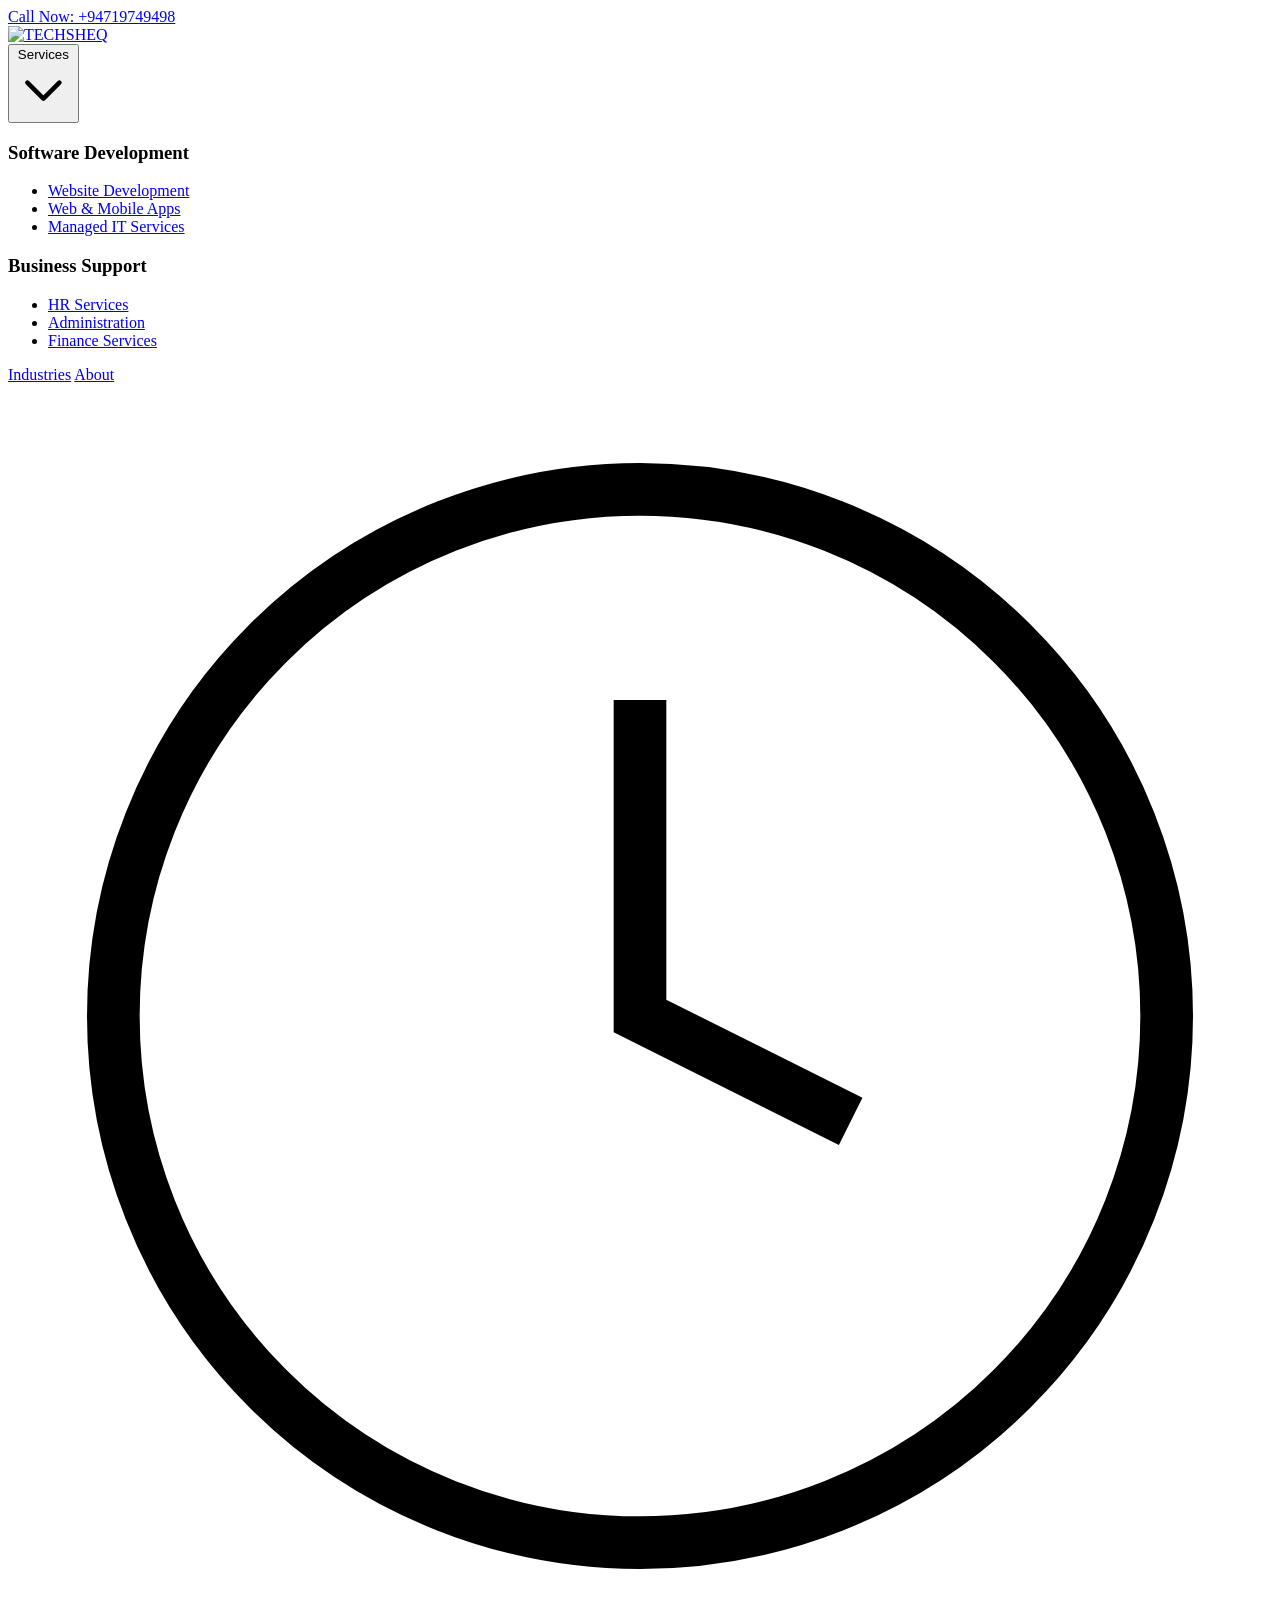
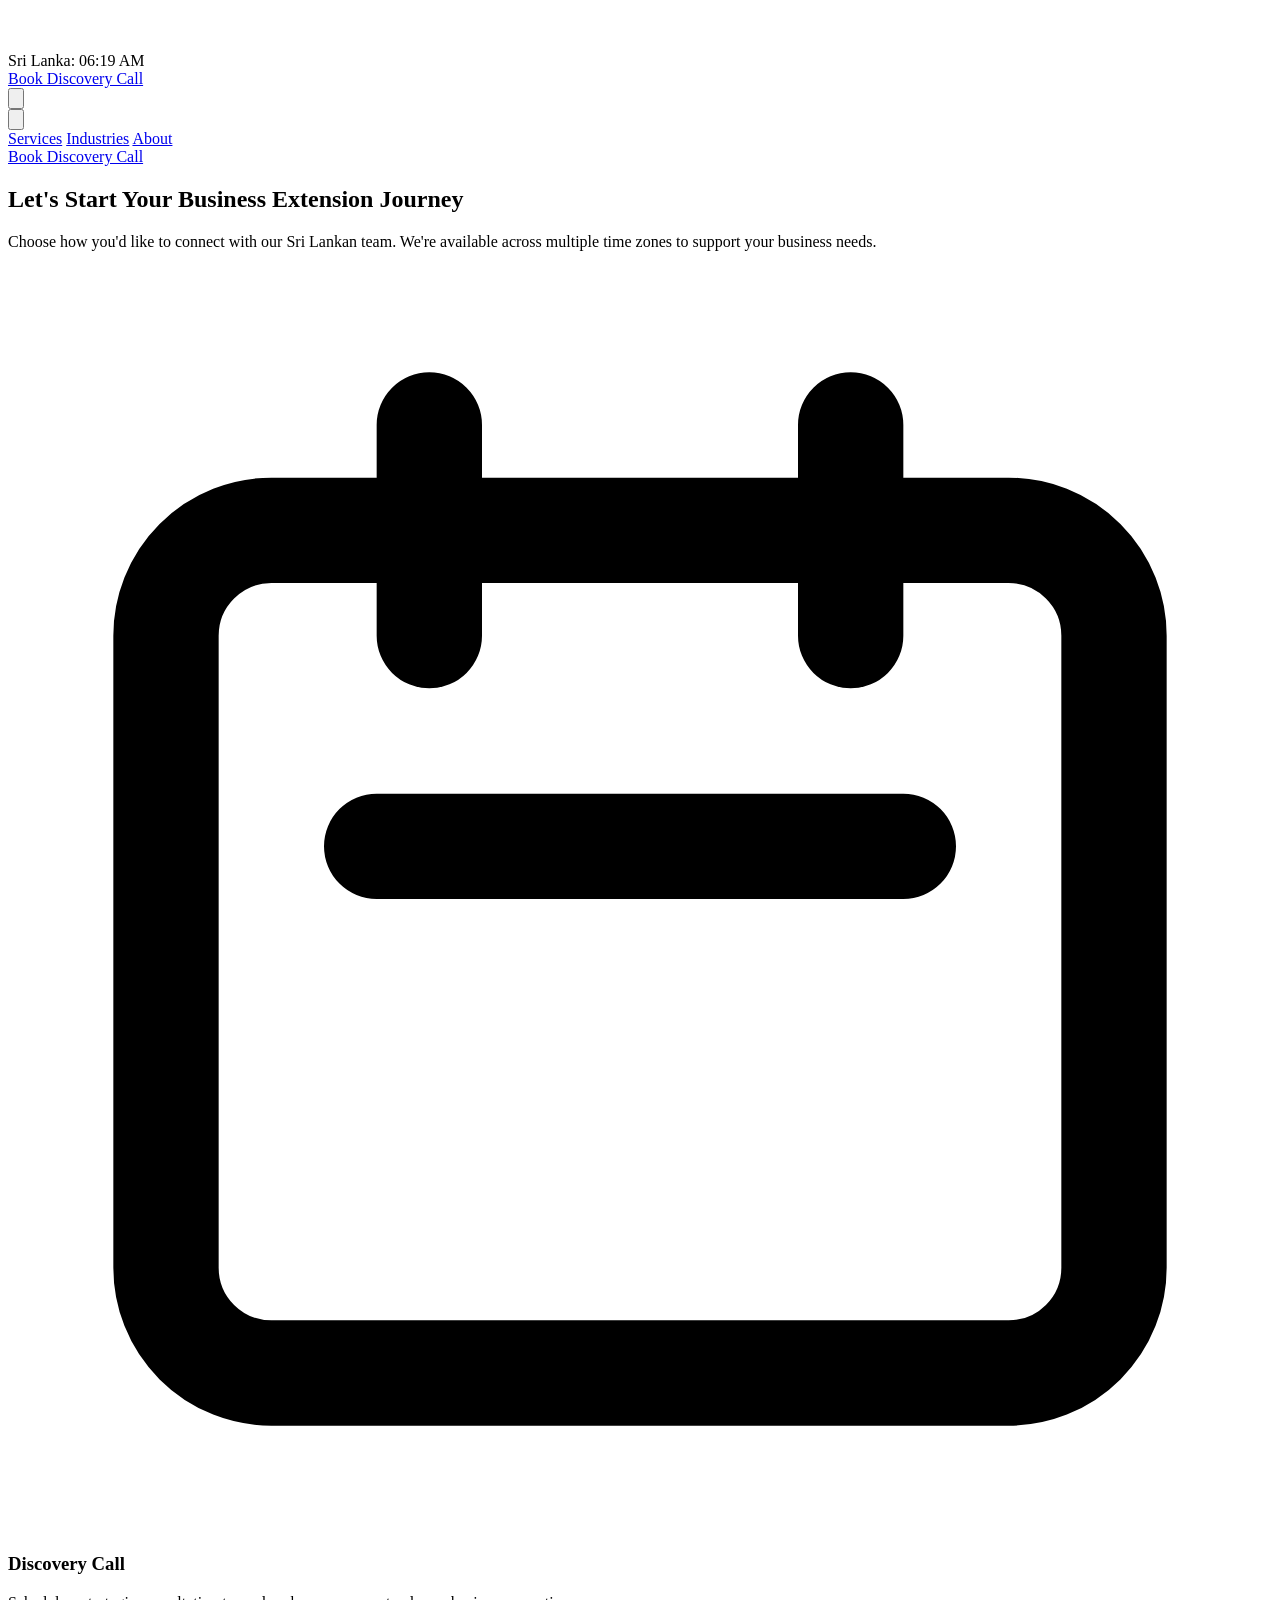
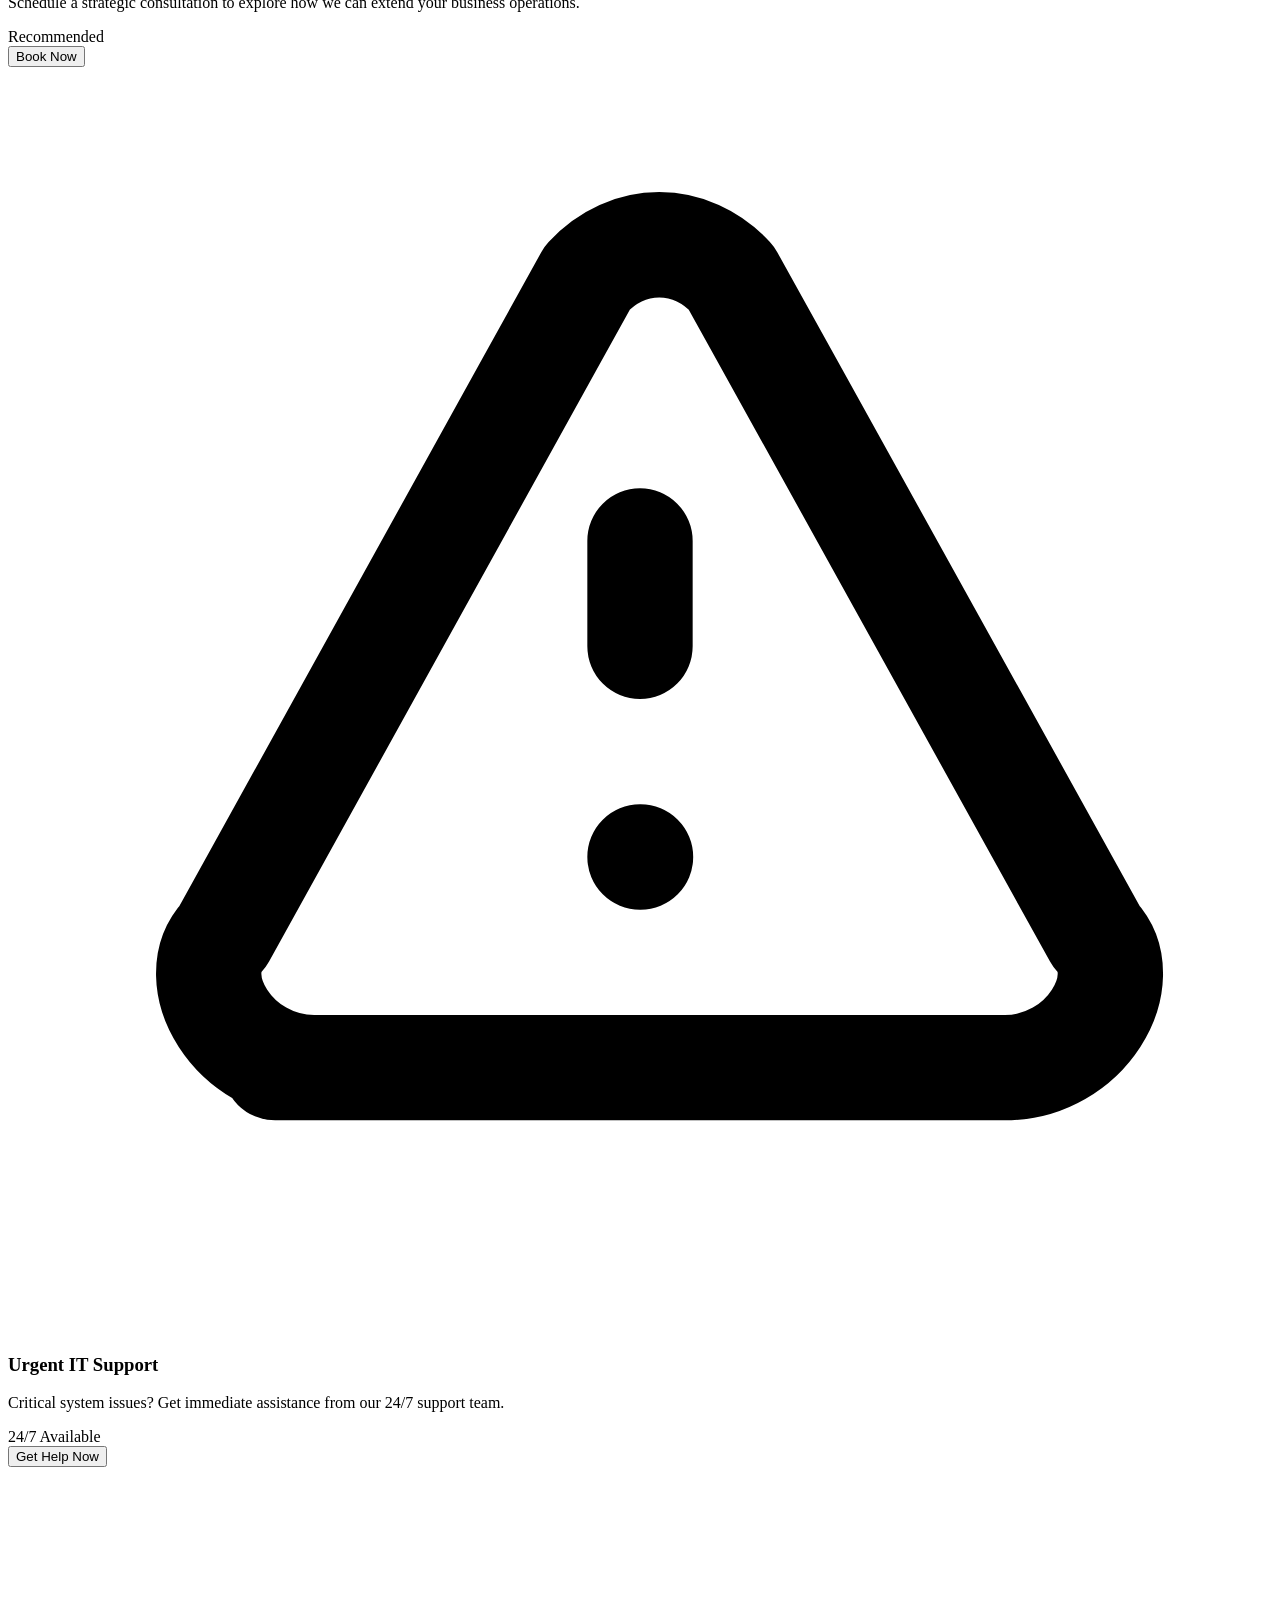
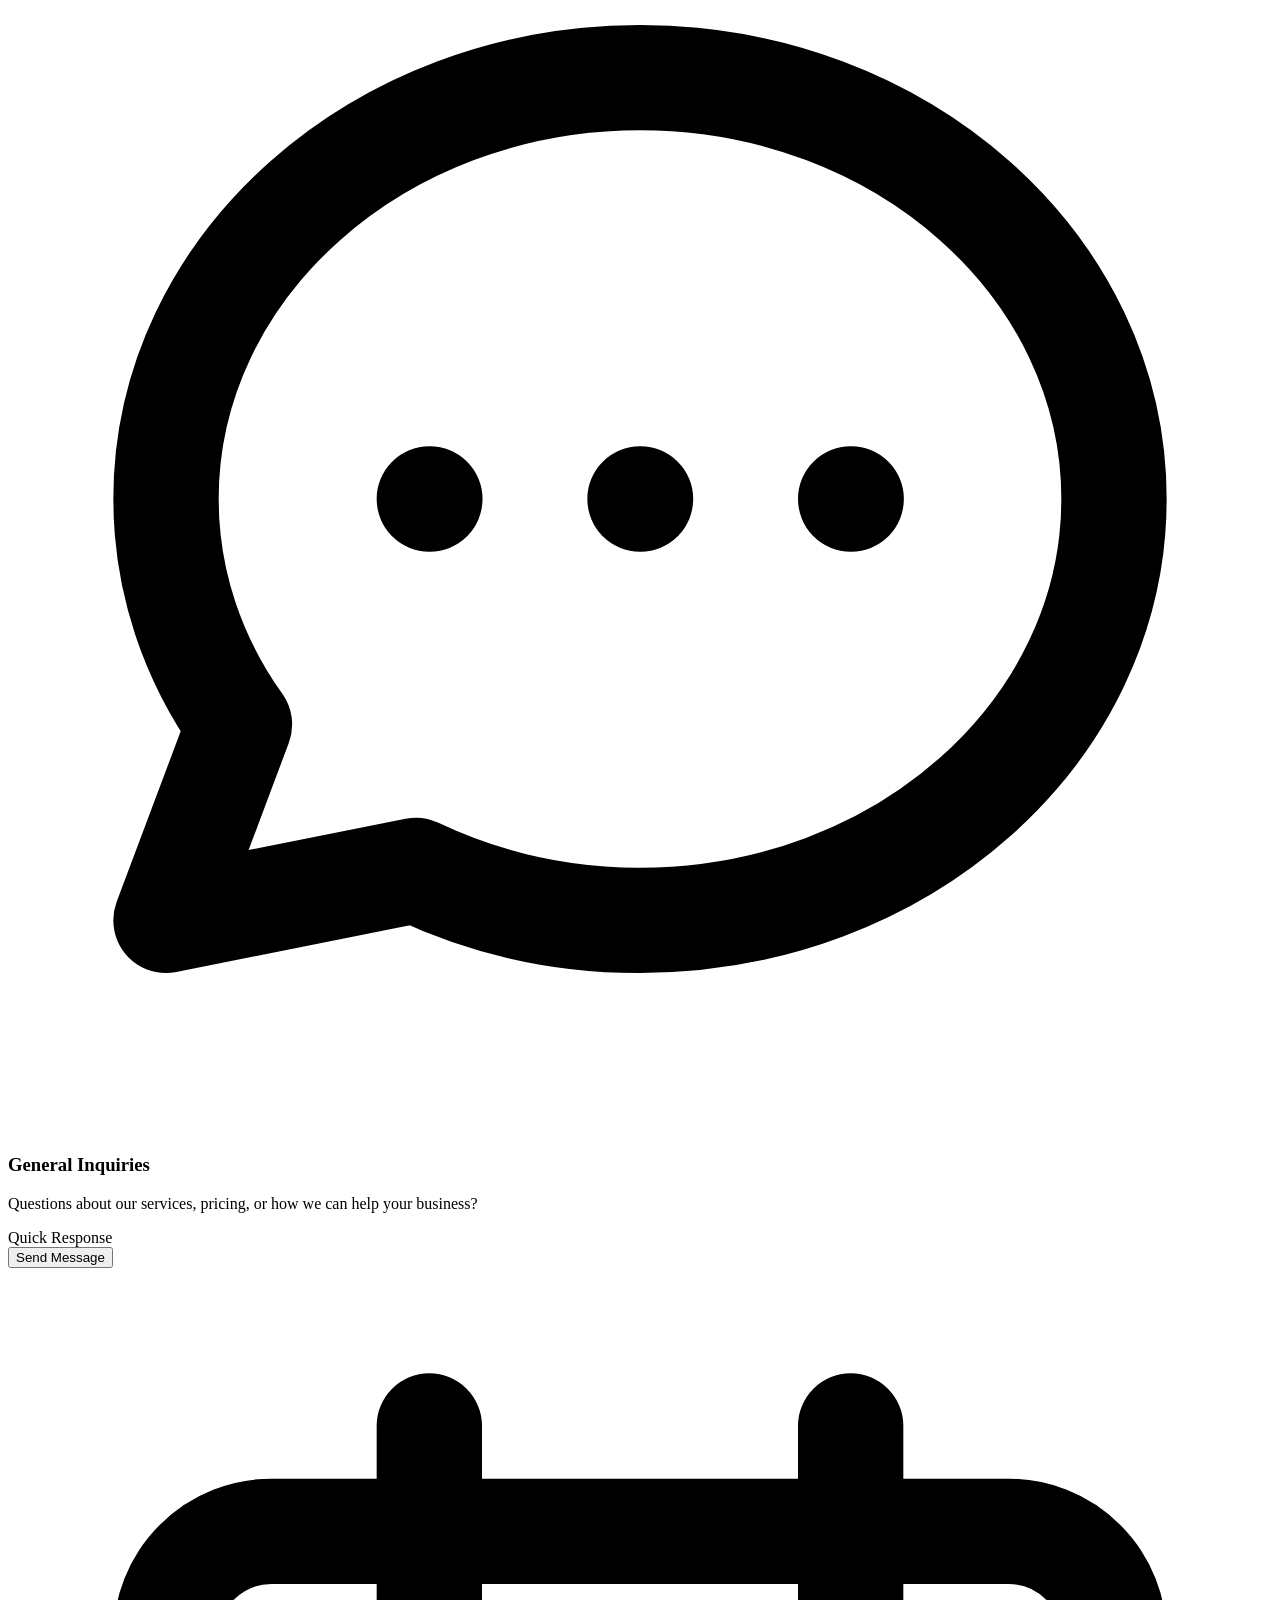
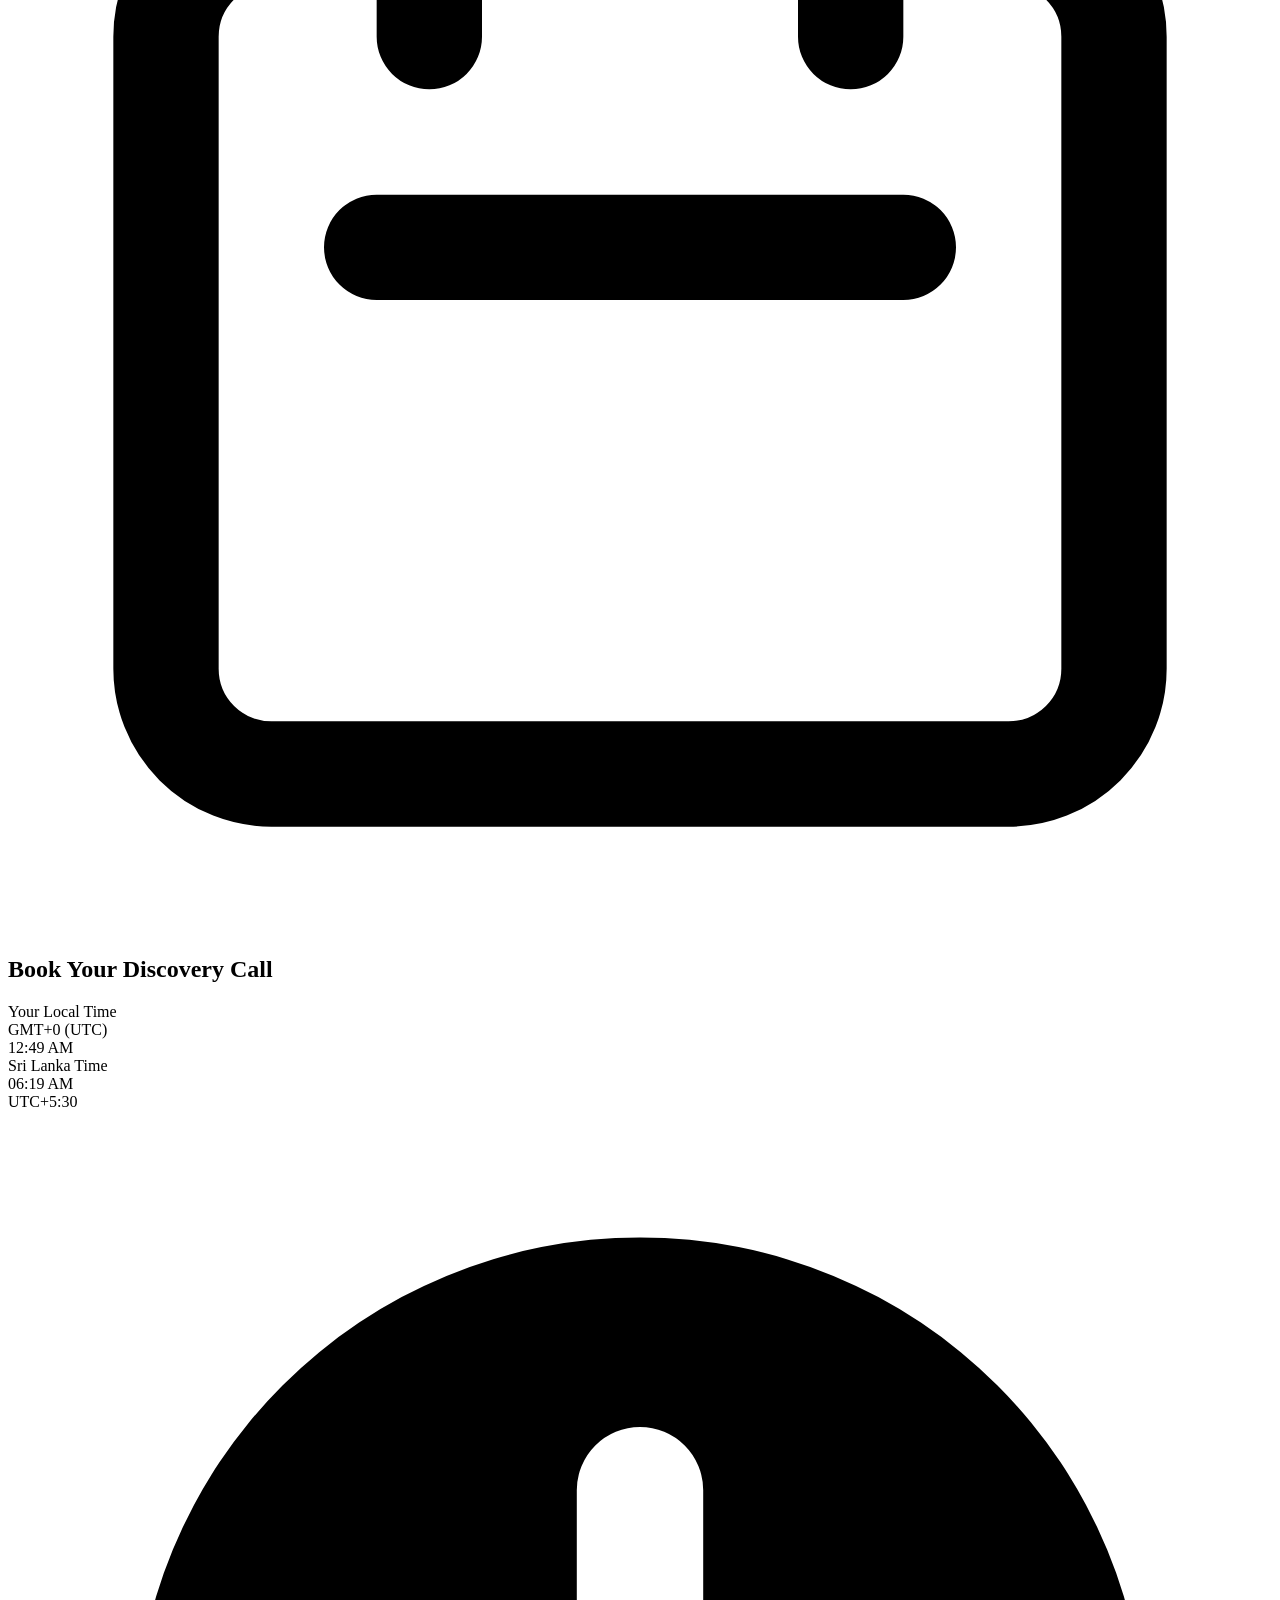
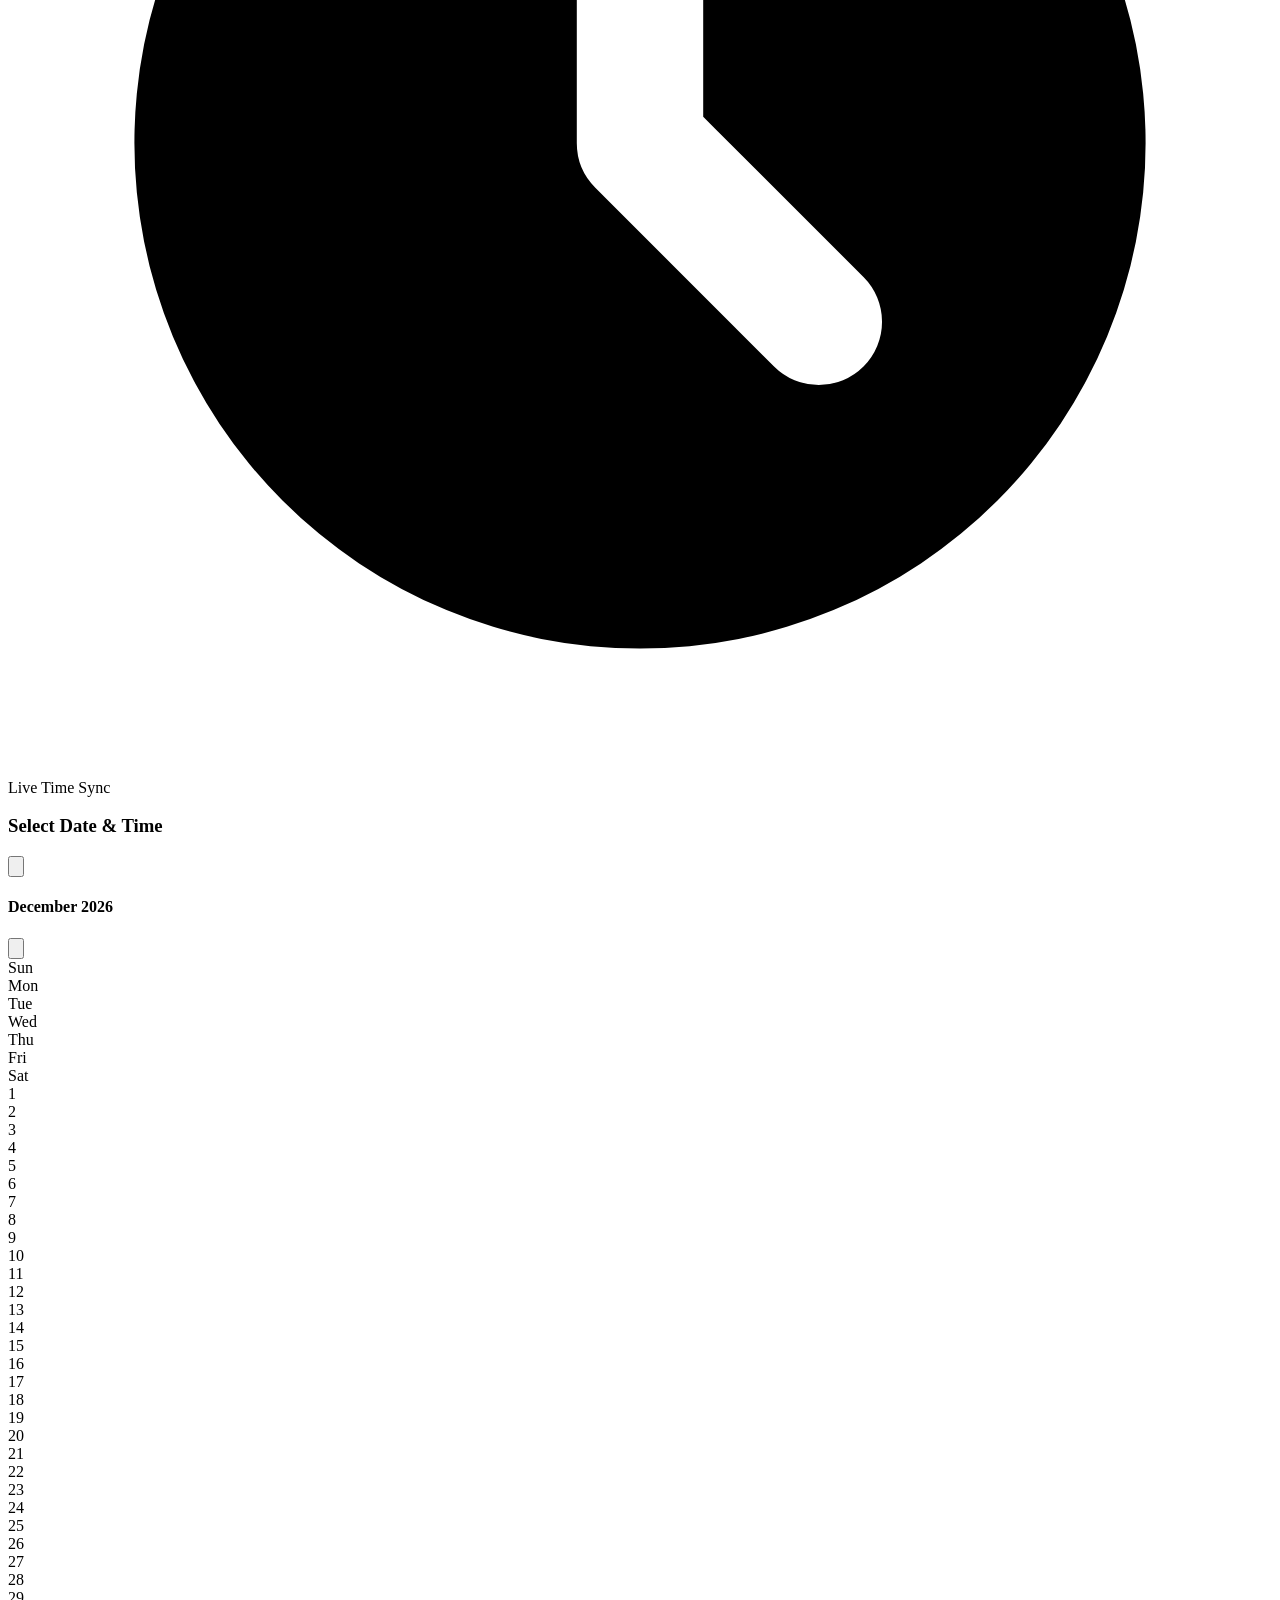
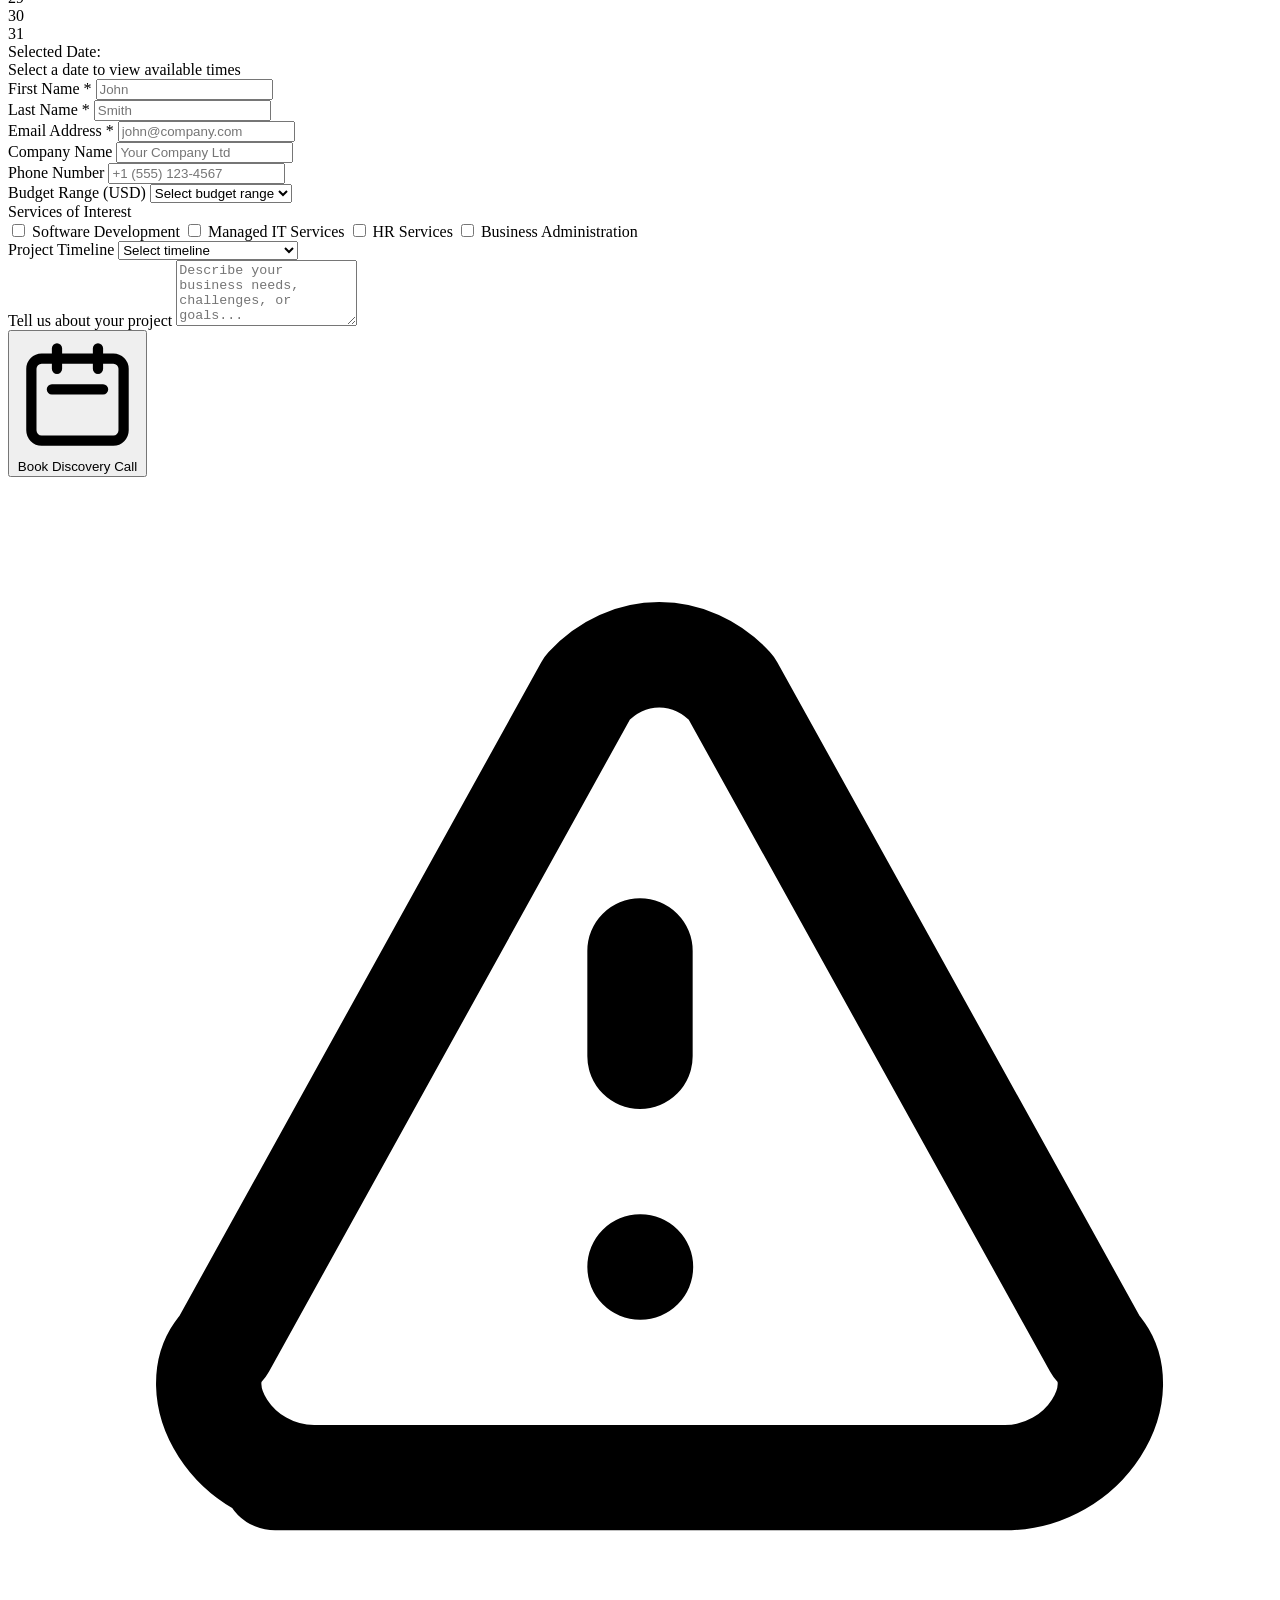
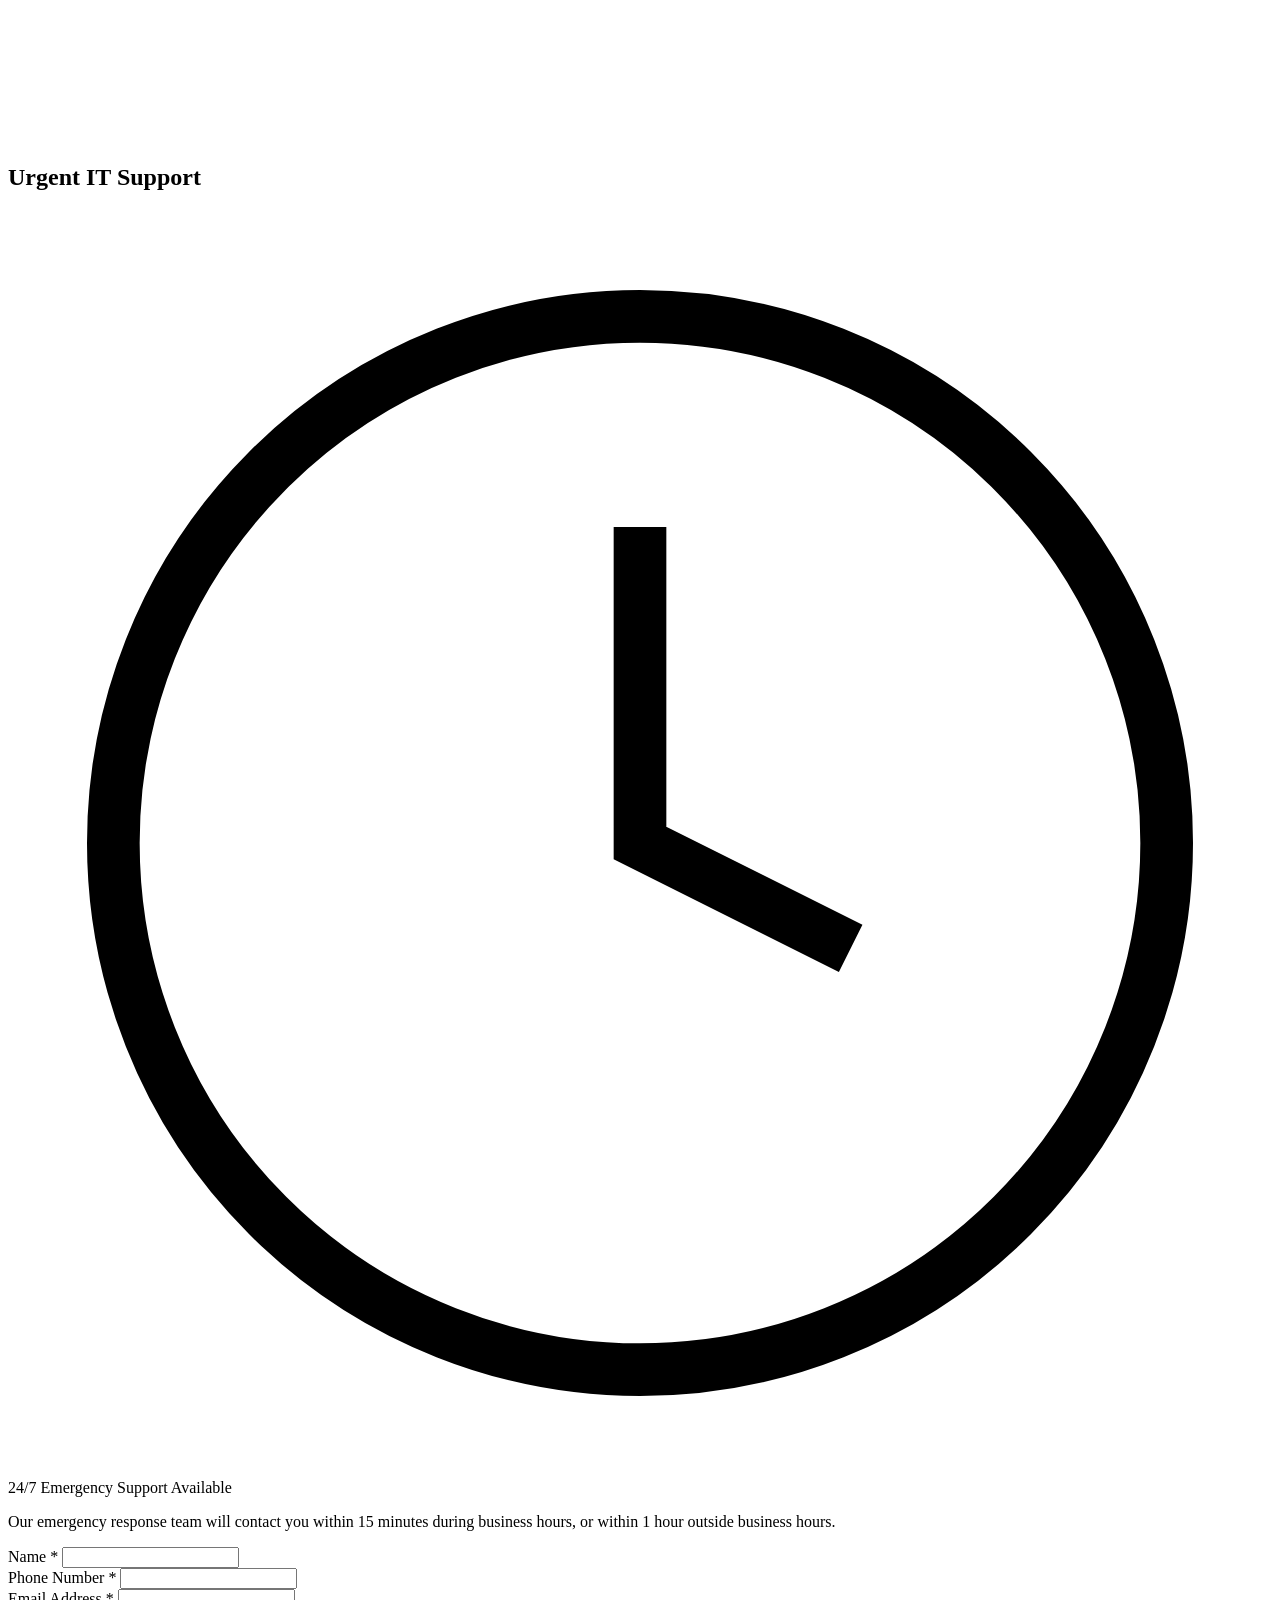
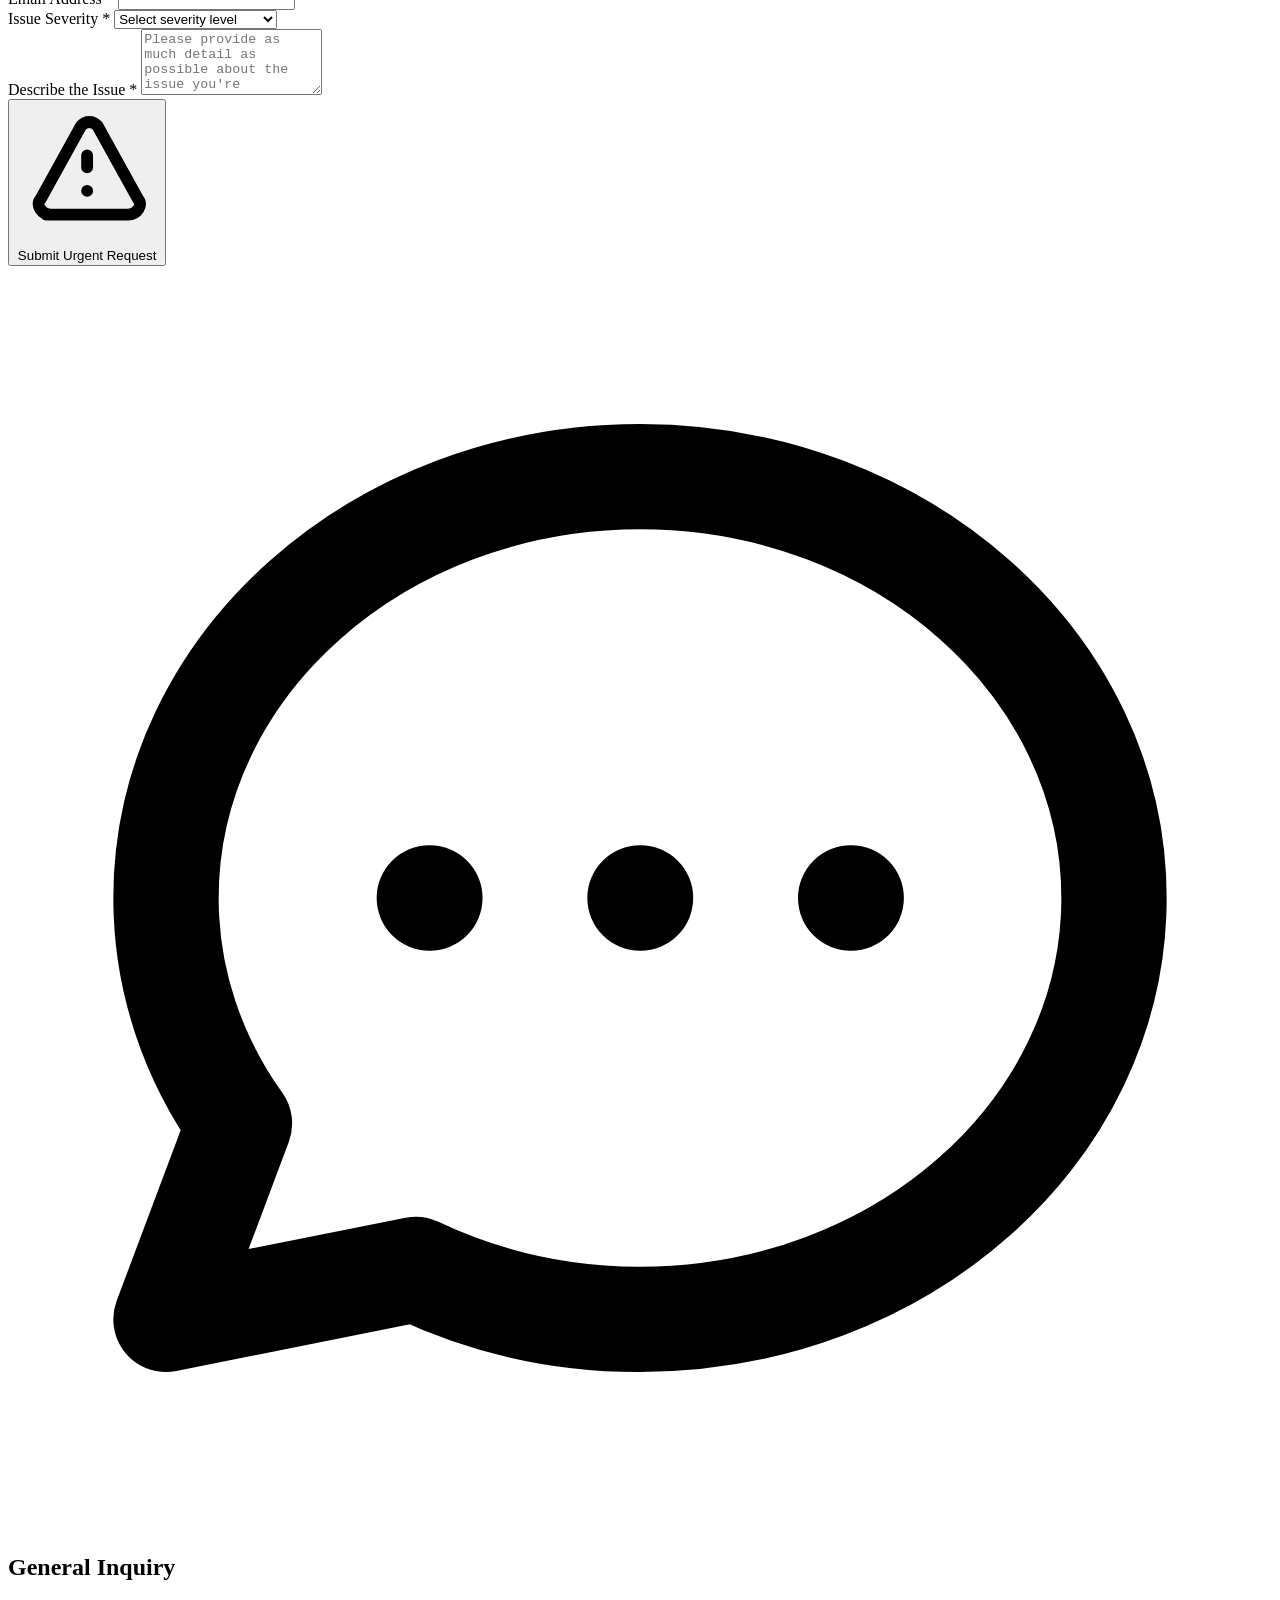
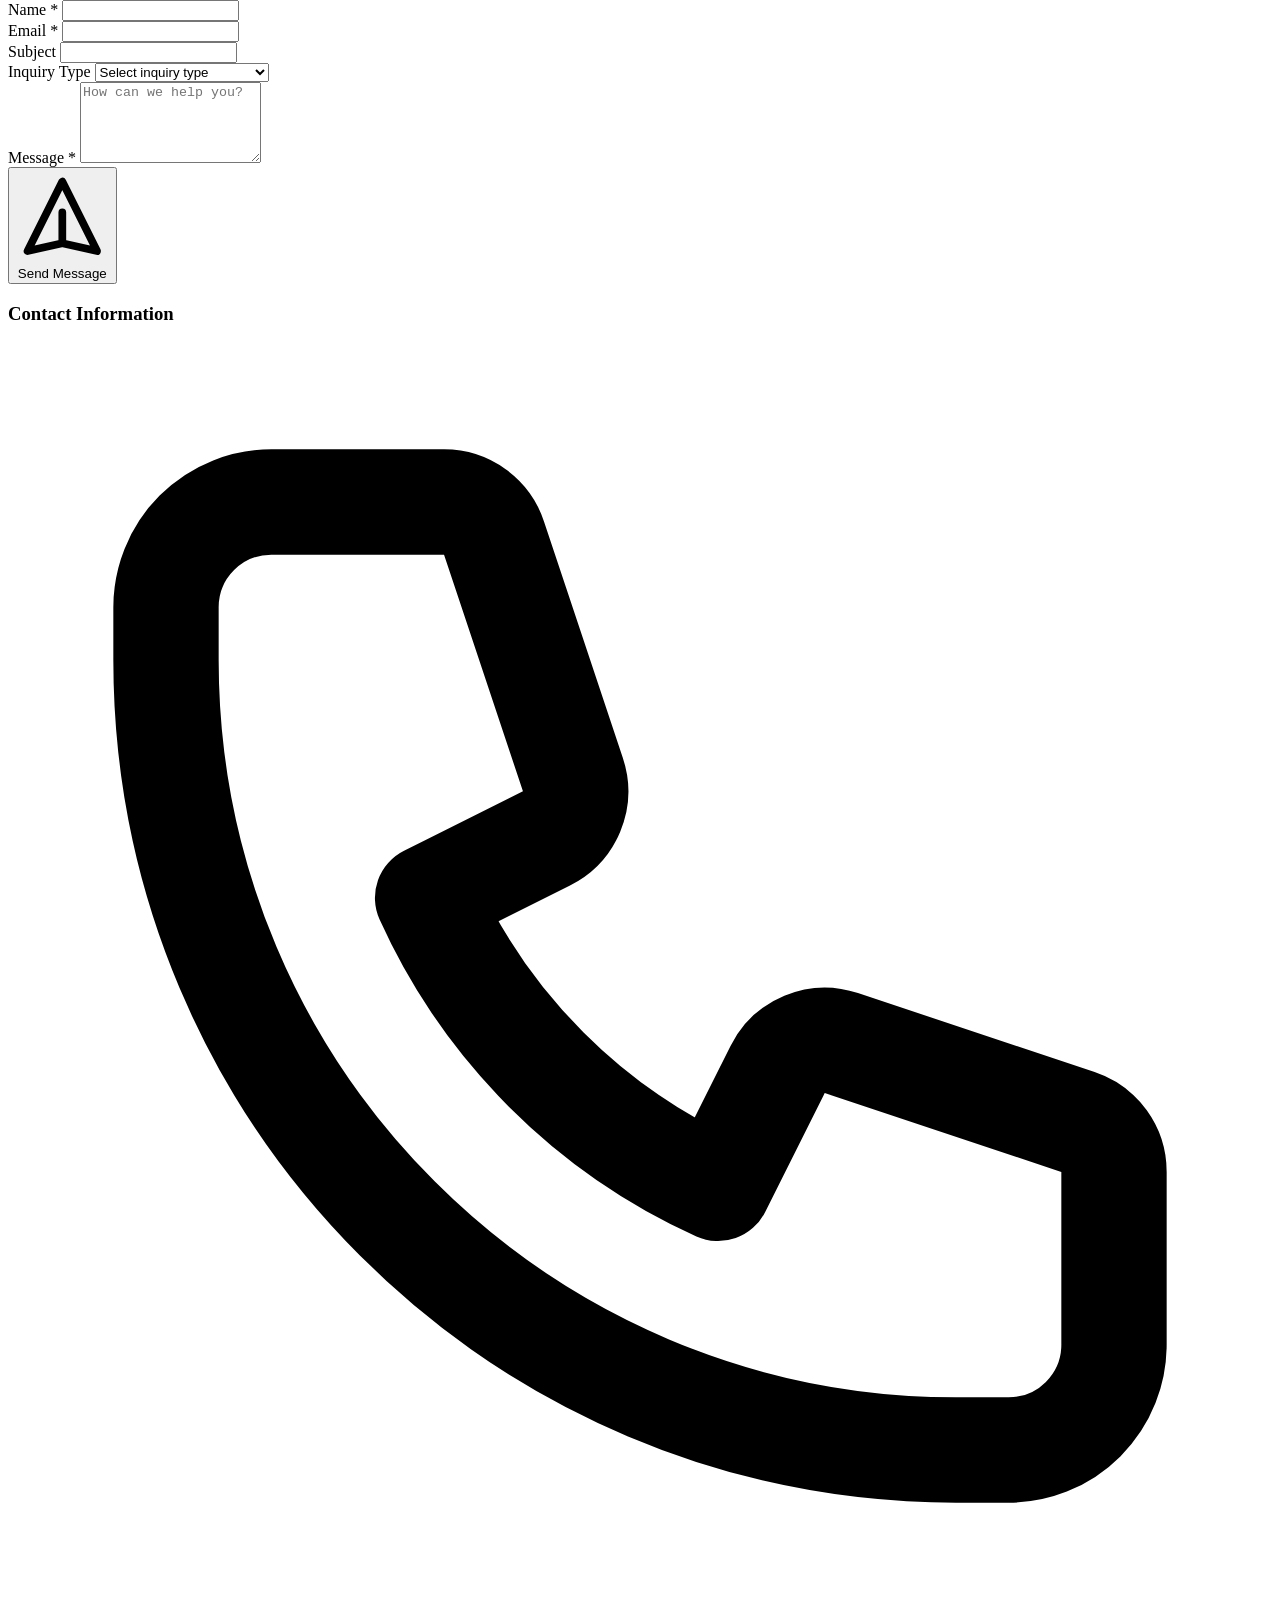
==== commit 99f8a4c2: "Clean up contact discovery call booking page Removed commented-out emergency support section and lin" ====
--- a/pages/contact_discovery_call_booking.html
+++ b/pages/contact_discovery_call_booking.html
@@ -18,19 +18,19 @@
     <div class="bg-gradient-to-r from-error to-warning text-white py-3 px-4 text-center relative overflow-hidden">
         <div class="absolute inset-0 bg-black/20"></div>
         <div class="relative z-10 max-w-7xl mx-auto flex flex-col sm:flex-row items-center justify-center gap-4">
-            <div class="flex items-center space-x-2">
+         <!--   <div class="flex items-center space-x-2">
                 <svg class="w-5 h-5 animate-pulse" fill="currentColor" viewBox="0 0 20 20">
                     <path fill-rule="evenodd" d="M18 10a8 8 0 11-16 0 8 8 0 0116 0zm-7-4a1 1 0 11-2 0 1 1 0 012 0zM9 9a1 1 0 000 2v3a1 1 0 001 1h1a1 1 0 100-2v-3a1 1 0 00-1-1H9z"/>
                 </svg>
                 <span class="font-semibold">24/7 IT Emergency Support Available</span>
-            </div>
+            </div> -->
             <div class="flex items-center space-x-4">
                 <a href="tel:+94719749498" class="btn-primary bg-white text-error hover:bg-gray-100 py-2 px-4 text-sm">
                     Call Now: +94719749498
                 </a>
-                <a href="contact_discovery_call_booking.html" class="text-white hover:text-gray-200 underline text-sm">
+             <!--   <a href="contact_discovery_call_booking.html" class="text-white hover:text-gray-200 underline text-sm">
                     Schedule Support
-                </a>
+                </a> -->
             </div>
         </div>
     </div>
@@ -872,7 +872,6 @@
                         <li><a href="services_overview_two_pillar_architecture.html" class="hover:text-text-primary transition-colors">Software Development</a></li>
                         <li><a href="managed_it_services_flagship_service_detail.html" class="hover:text-text-primary transition-colors">Managed IT Services</a></li>
                         <li><a href="services_overview_two_pillar_architecture.html" class="hover:text-text-primary transition-colors">Business Support</a></li>
-                        <li><a href="services_overview_two_pillar_architecture.html" class="hover:text-text-primary transition-colors">HR Services</a></li>
                     </ul>
                 </div>
 
@@ -881,19 +880,17 @@
                     <h3 class="font-semibold mb-4">Company</h3>
                     <ul class="space-y-2 text-text-secondary">
                         <li><a href="about_sri_lankan_business_advantage.html" class="hover:text-text-primary transition-colors">About Us</a></li>
-                        <li><a href="industries_sector_specific_solutions.html" class="hover:text-text-primary transition-colors">Industries</a></li>
                         <li><a href="contact_discovery_call_booking.html" class="hover:text-text-primary transition-colors">Contact</a></li>
-                        <li><a href="javascript:void(0)" class="hover:text-text-primary transition-colors">Careers</a></li>
                     </ul>
                 </div>
             </div>
 
             <div class="border-t border-slate-700/50 mt-8 pt-8 flex flex-col md:flex-row justify-between items-center">
-                <p class="text-text-secondary text-sm">© 2025 TECHSHEQ (PVT) LTD. All Rights Reserved.</p>
+                <p class="text-text-secondary text-sm">© 2026 TECHSHEQ (PVT) LTD. All Rights Reserved.</p>
                 <div class="flex space-x-6 mt-4 md:mt-0">
-                    <a href="javascript:void(0)" class="text-text-secondary hover:text-text-primary transition-colors">Privacy Policy</a>
+            <!--        <a href="javascript:void(0)" class="text-text-secondary hover:text-text-primary transition-colors">Privacy Policy</a>
                     <a href="javascript:void(0)" class="text-text-secondary hover:text-text-primary transition-colors">Terms of Service</a>
-                </div>
+                </div> -->
             </div>
         </div>
     </footer>
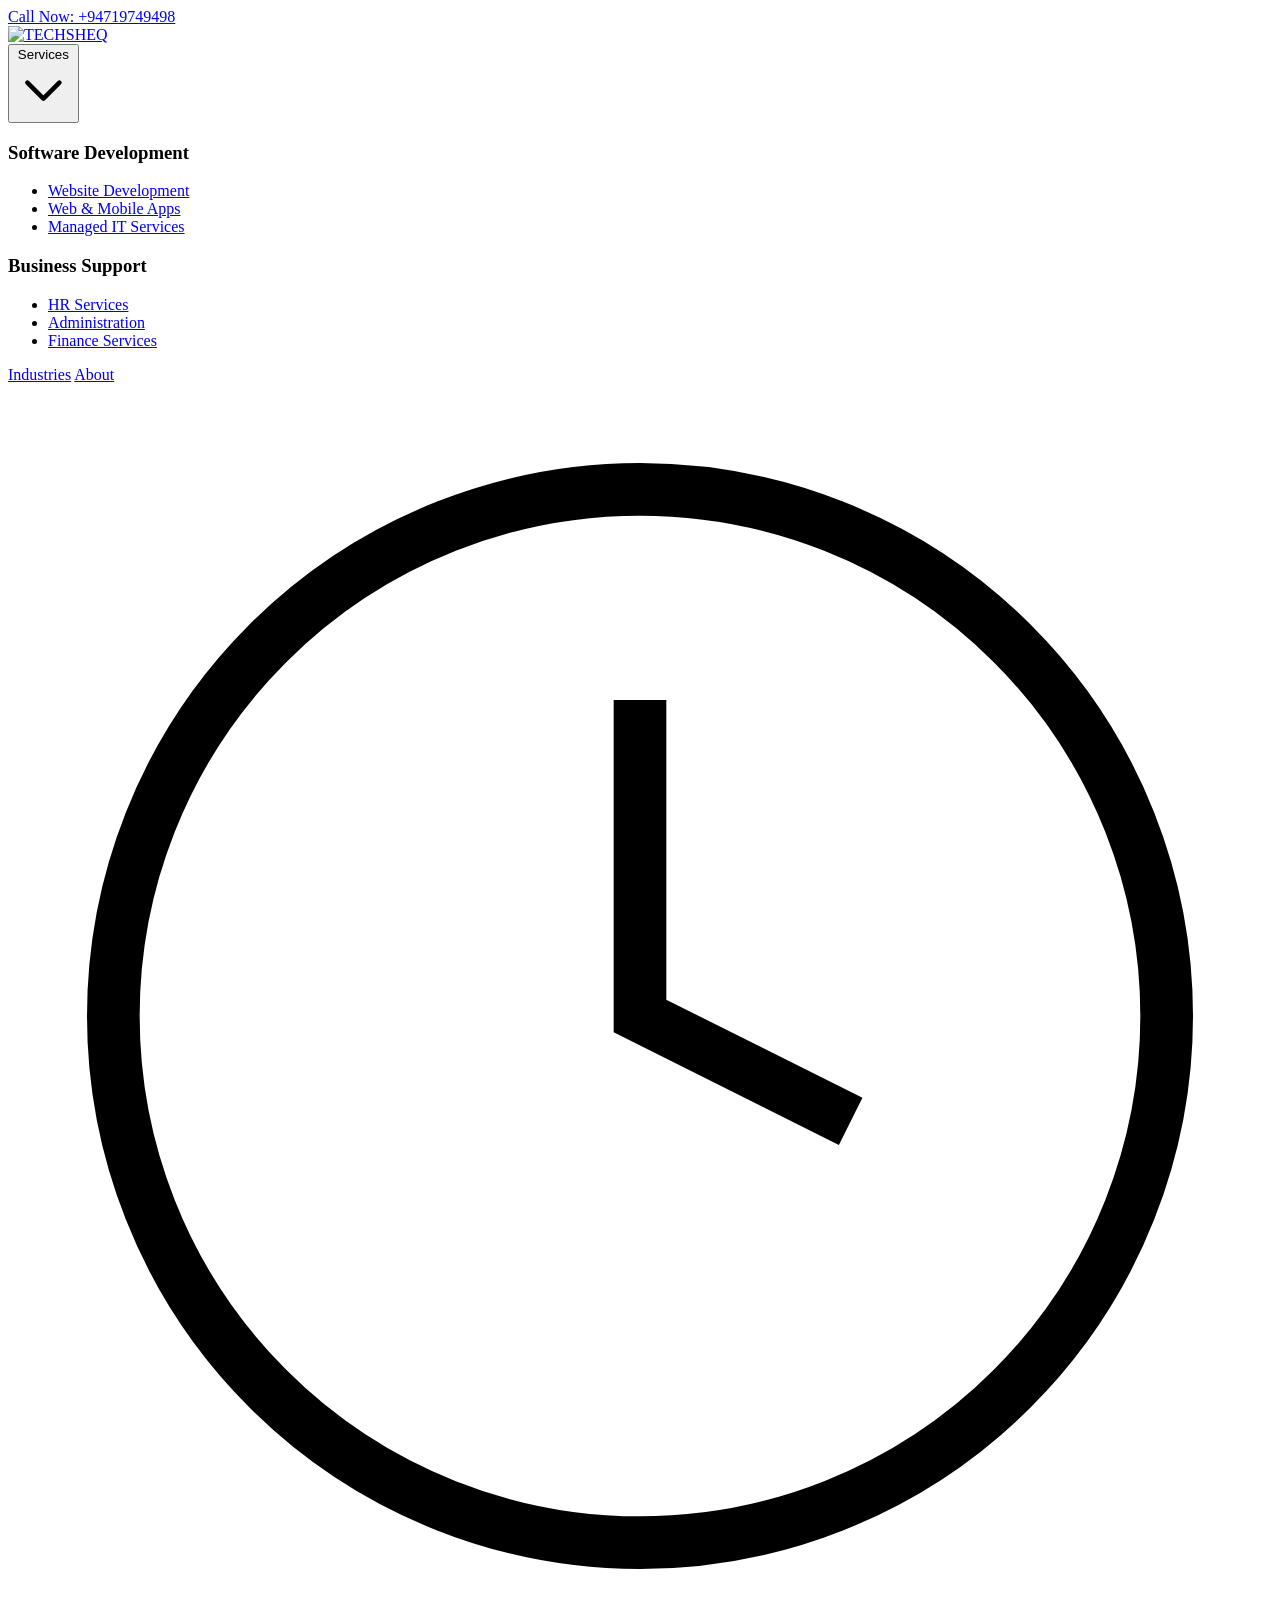
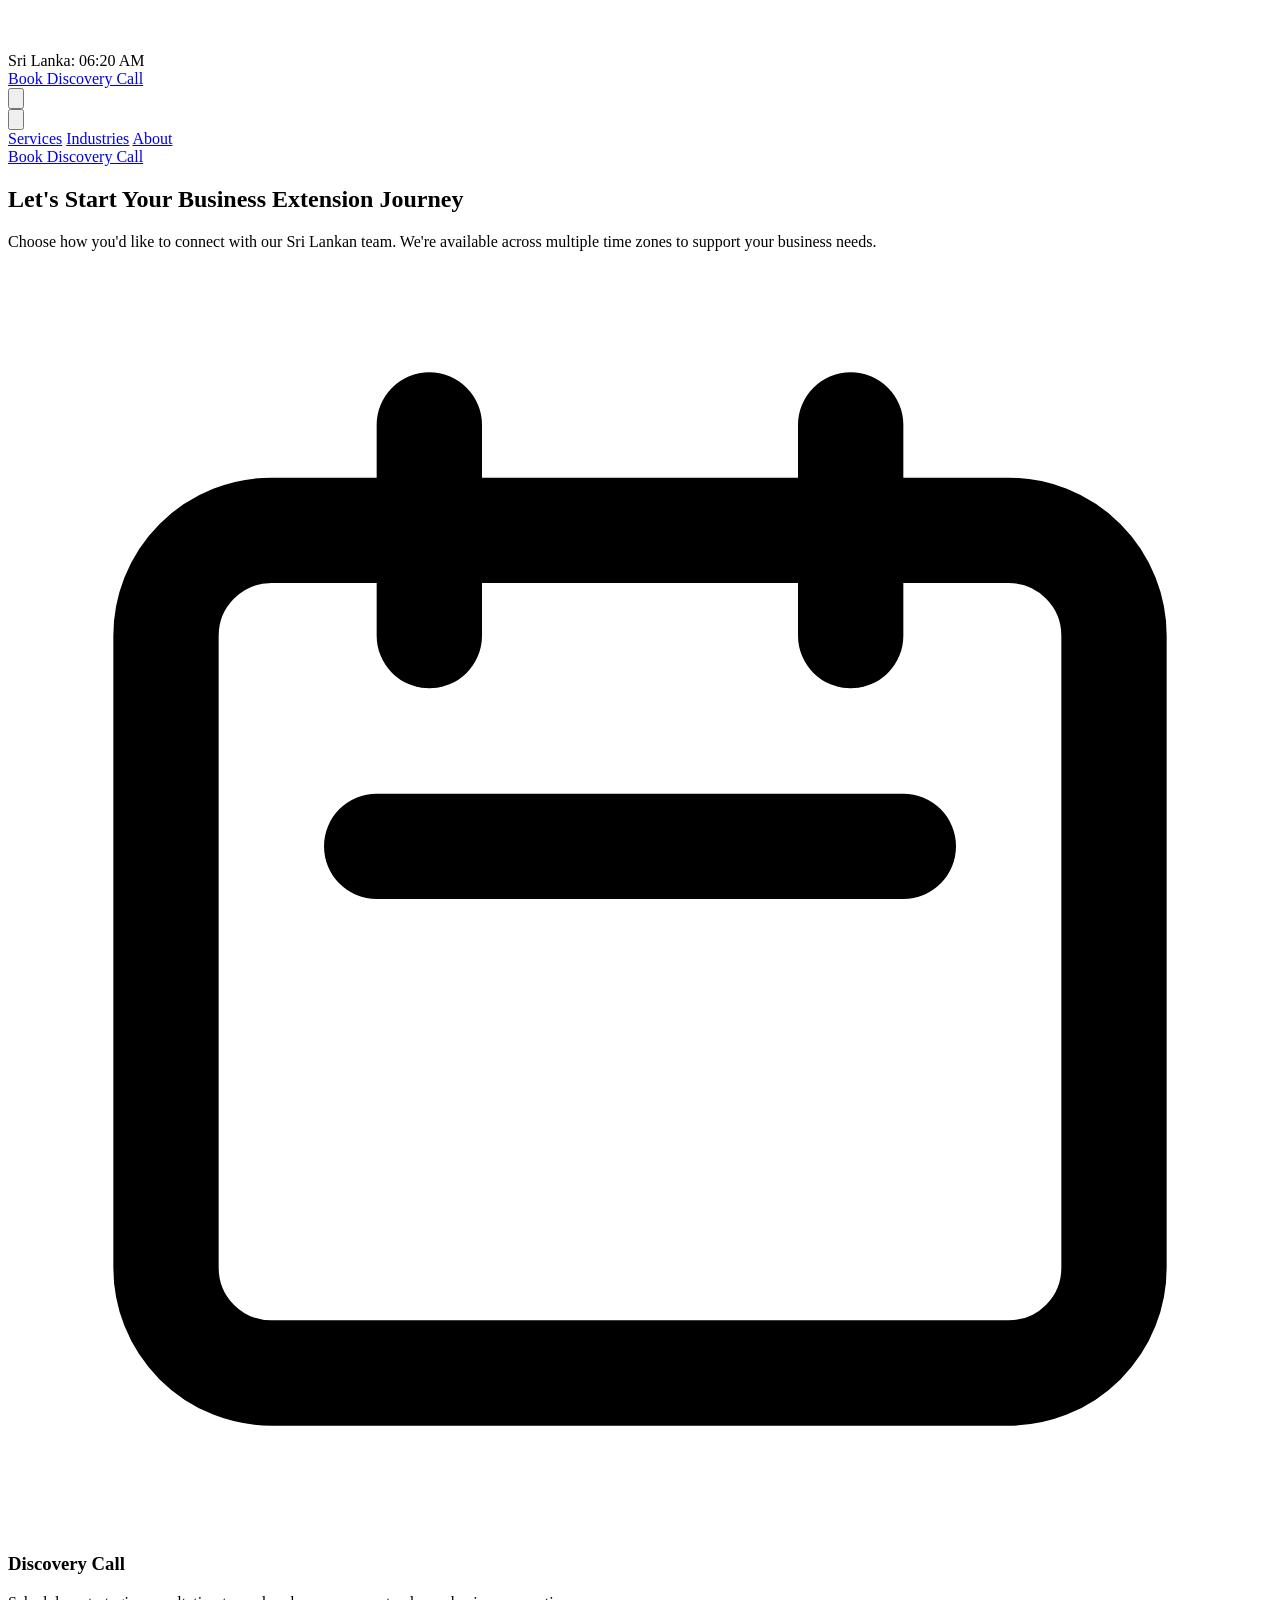
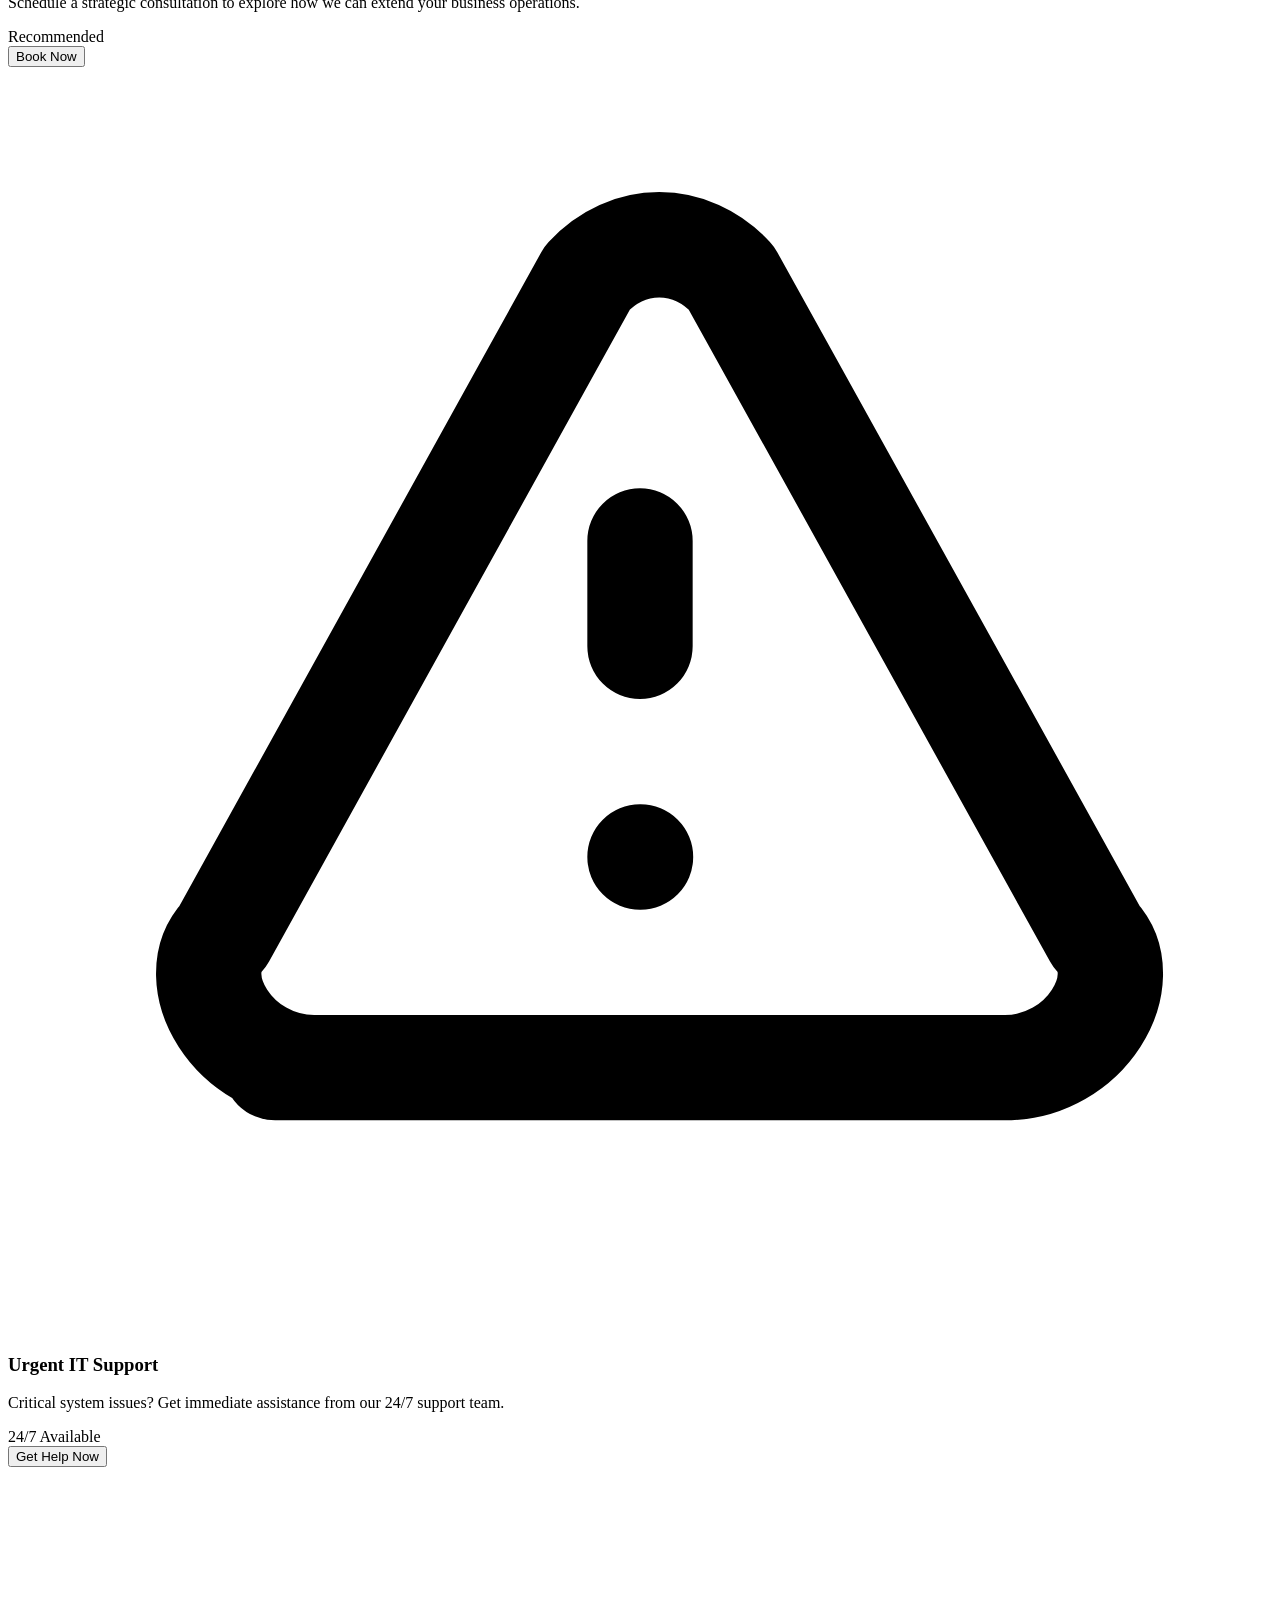
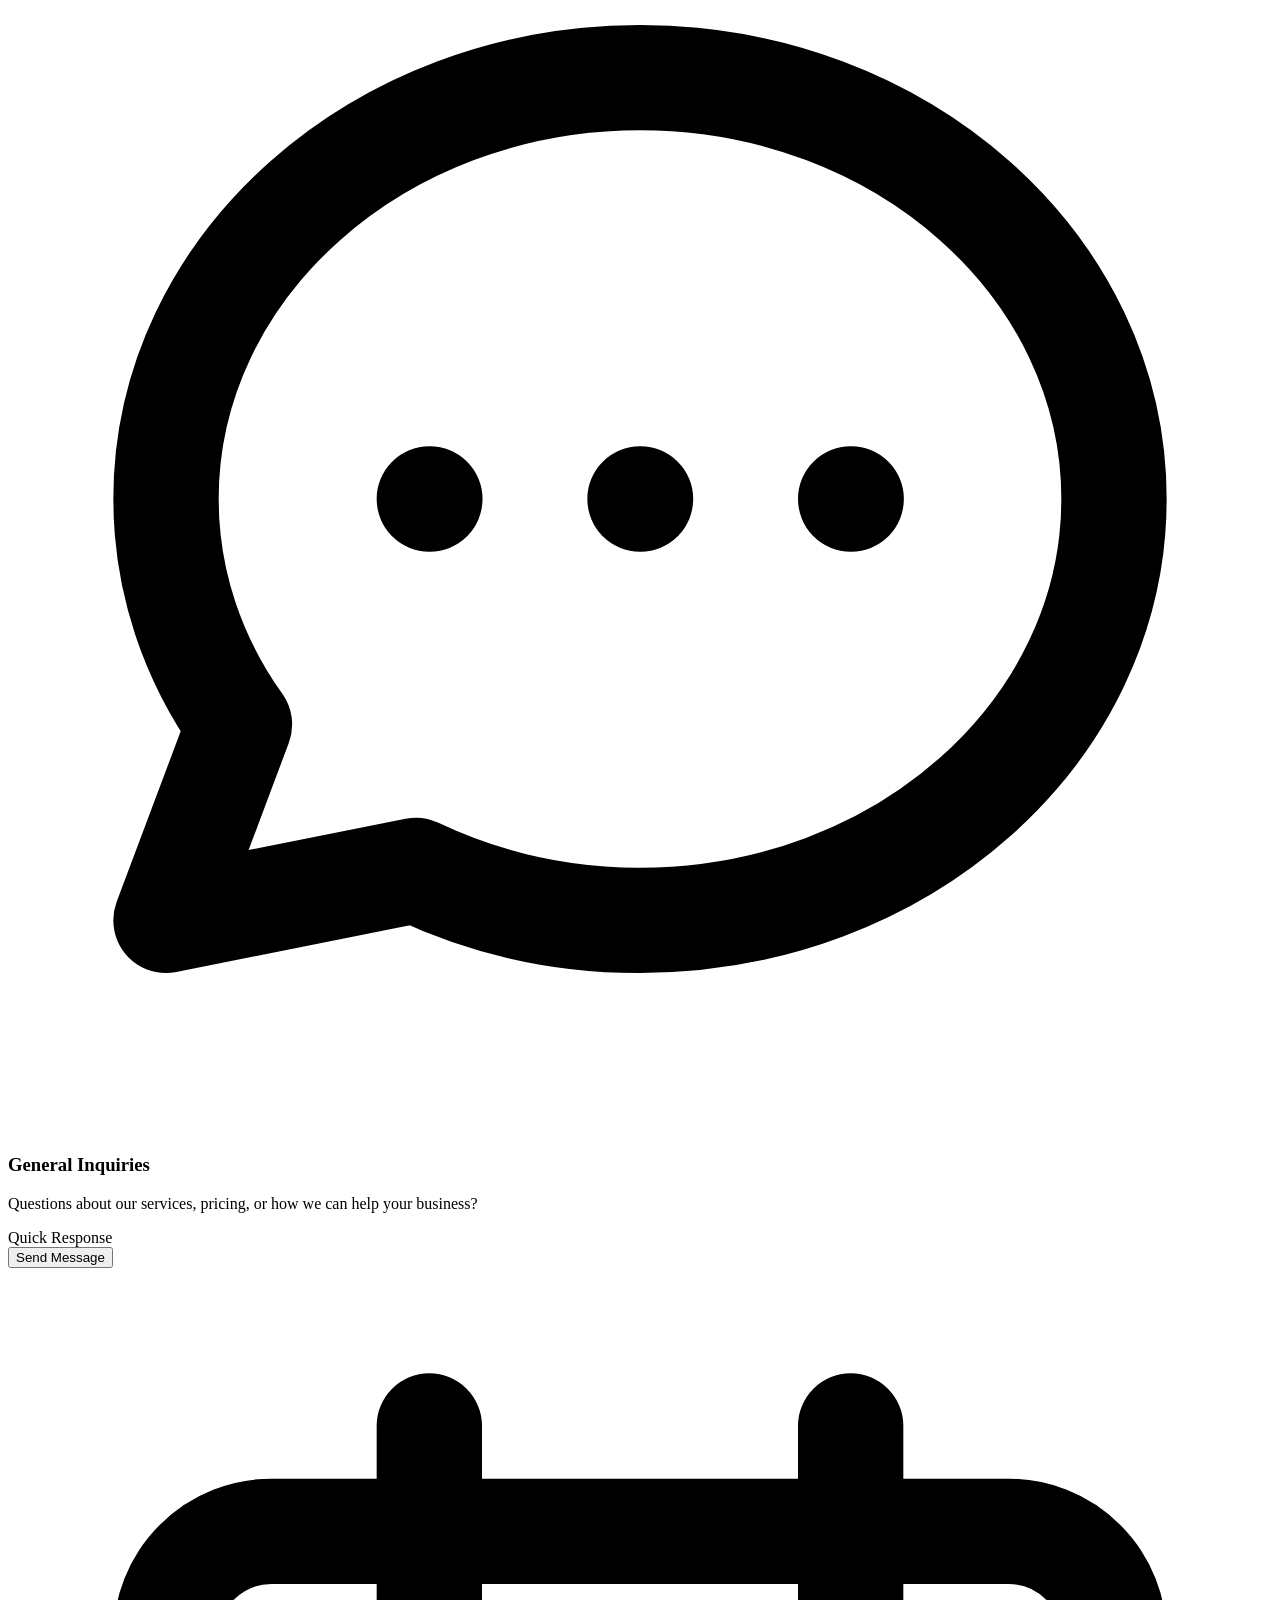
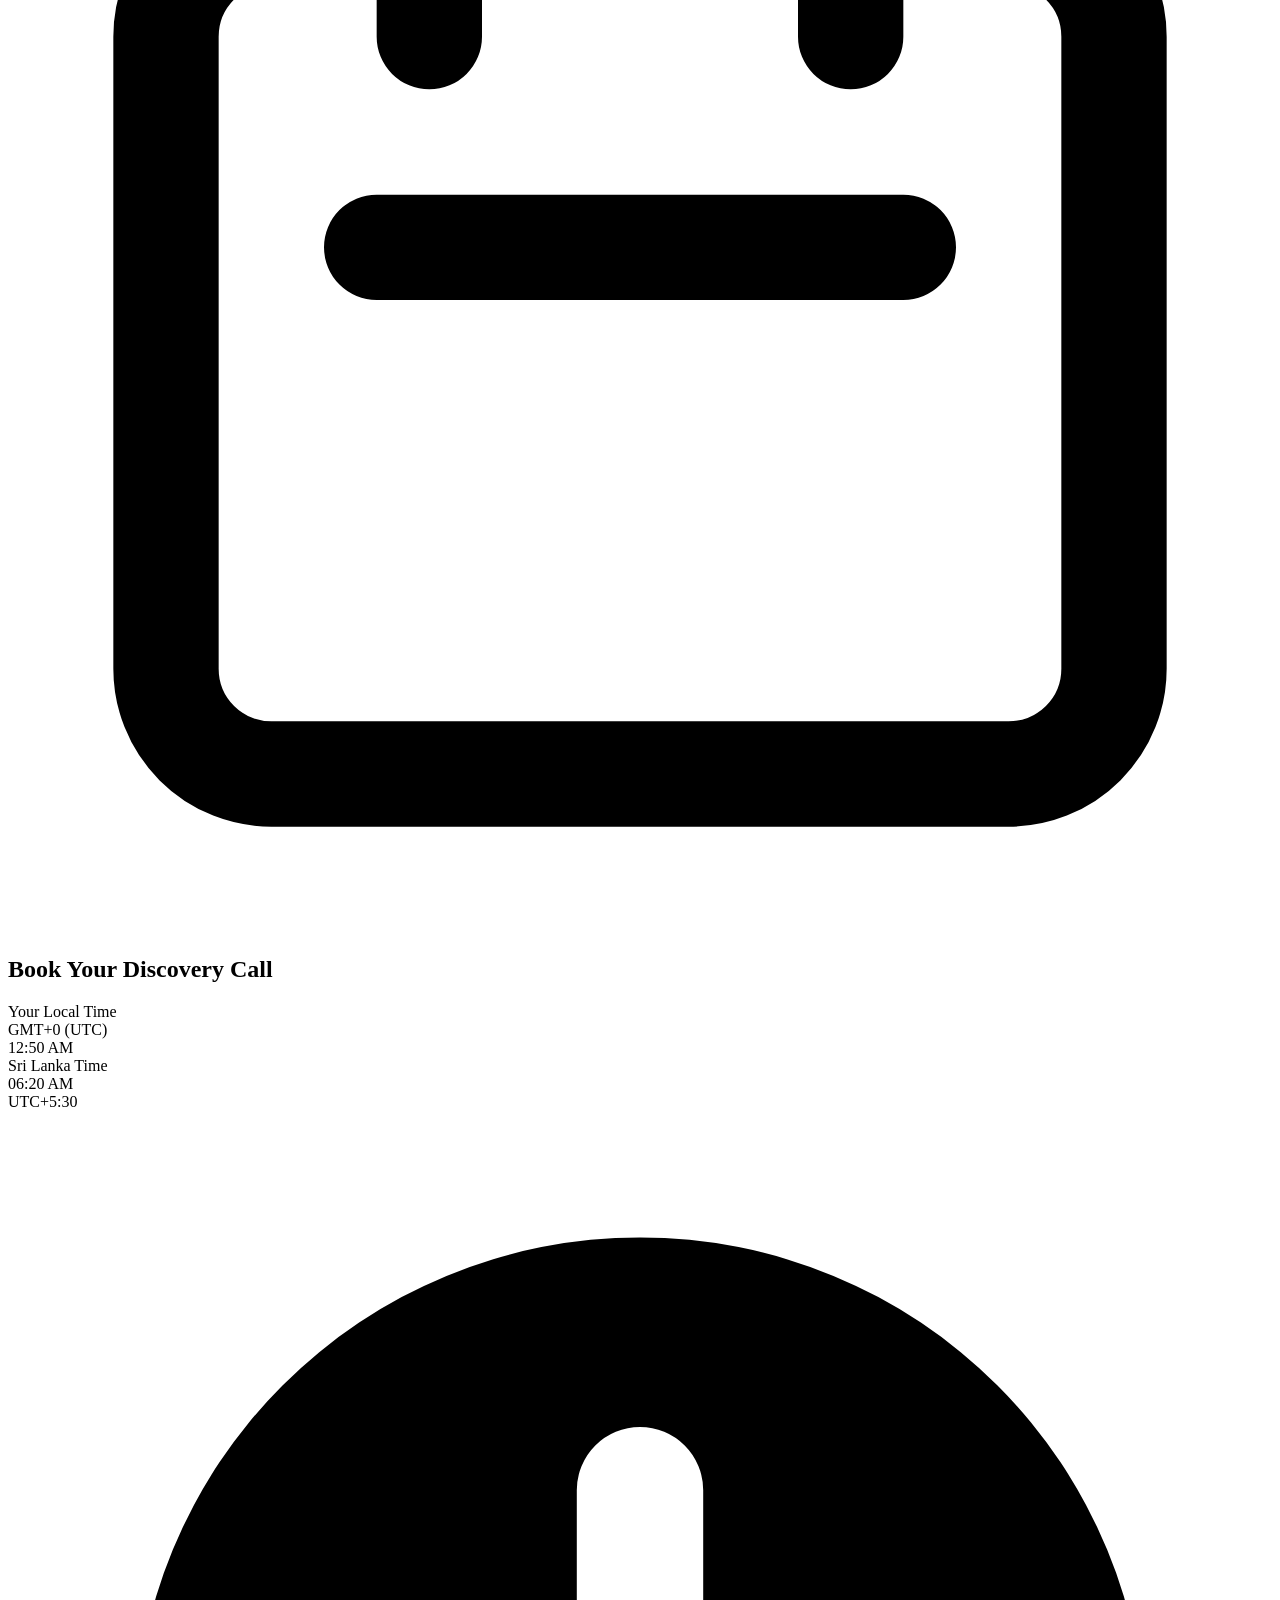
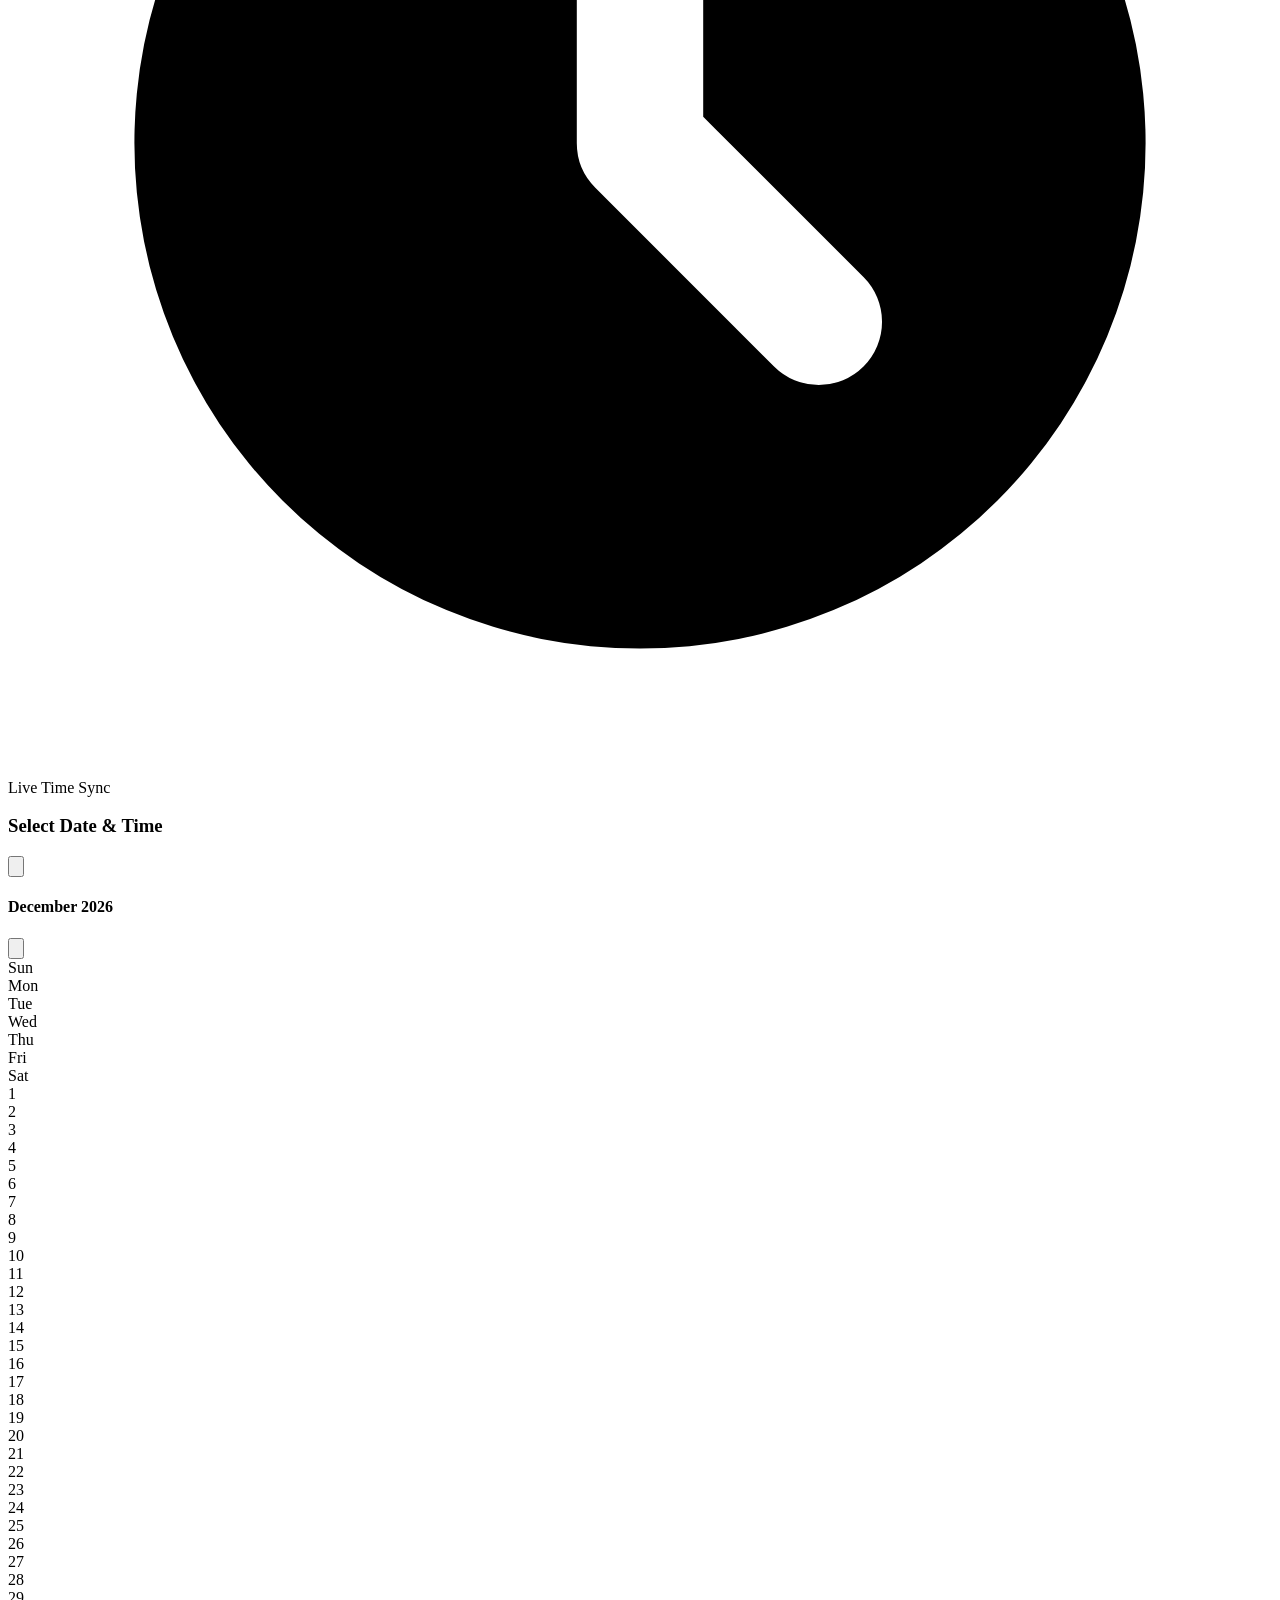
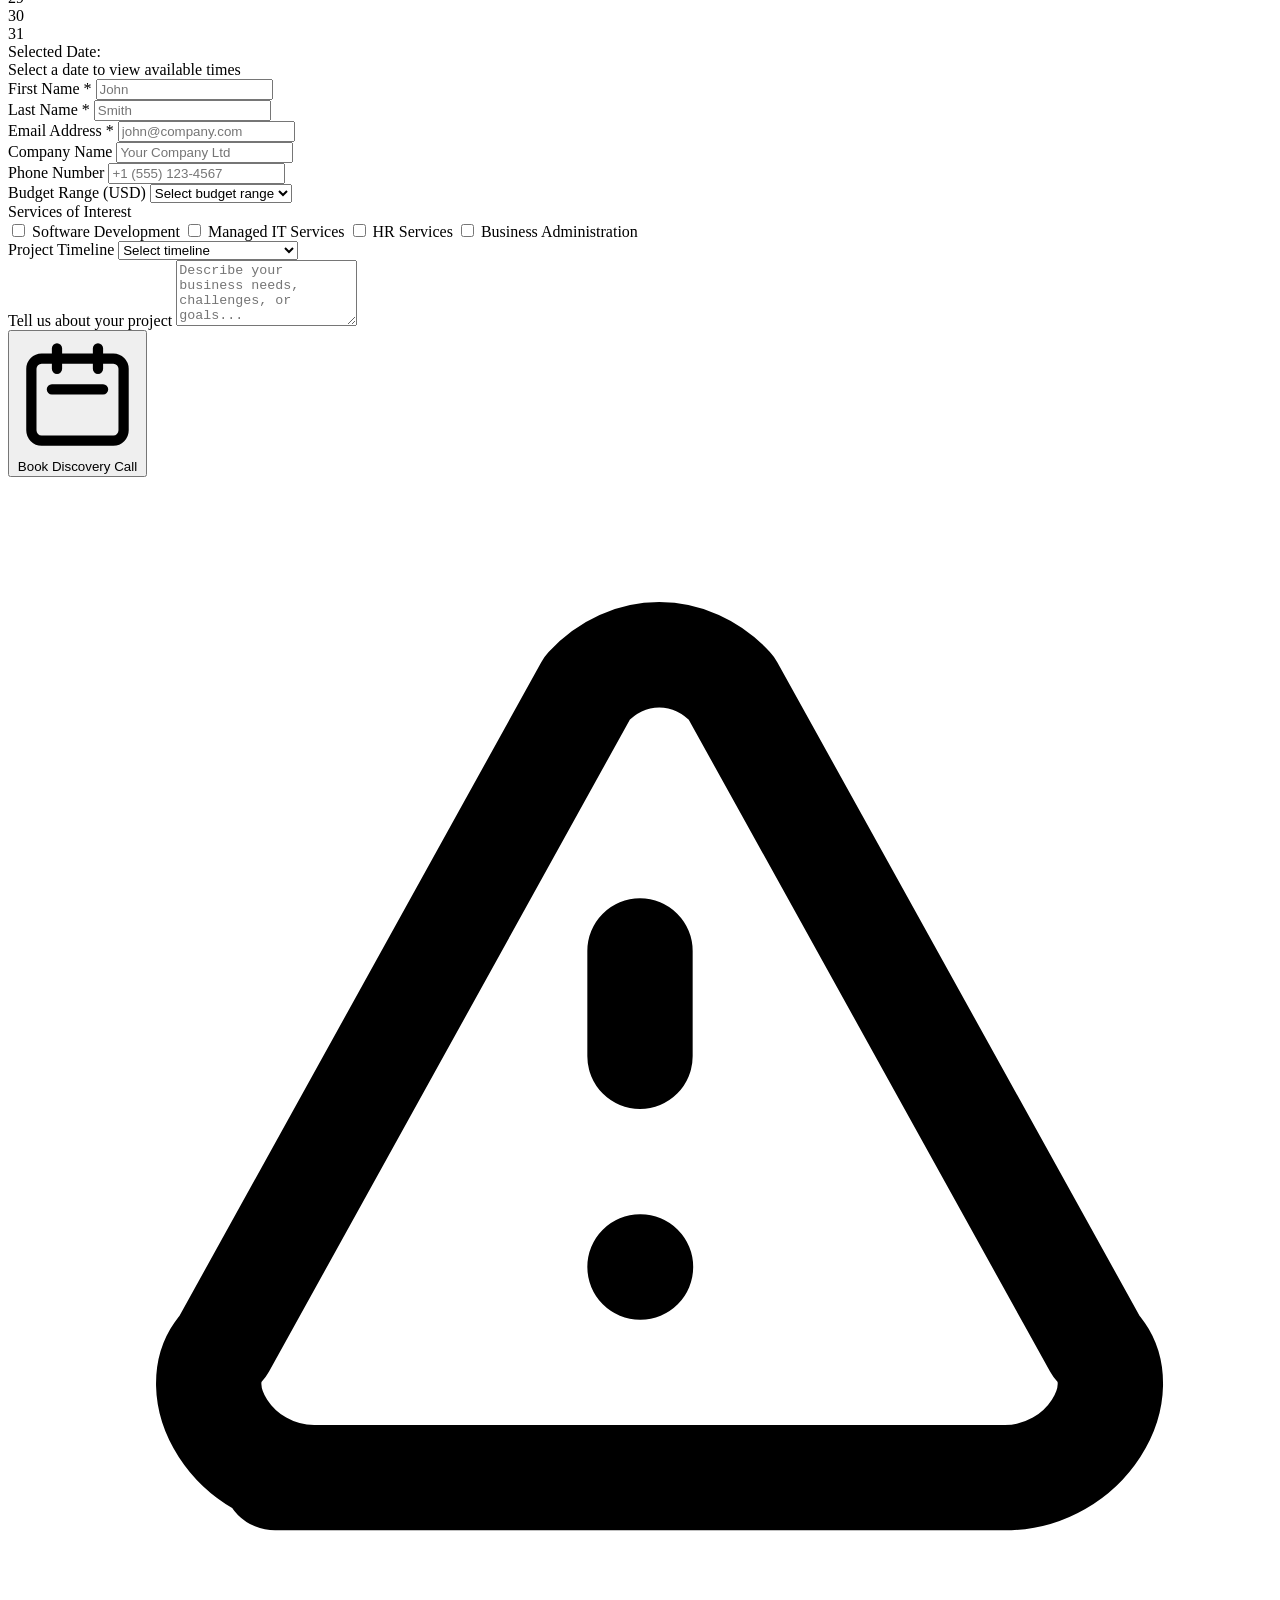
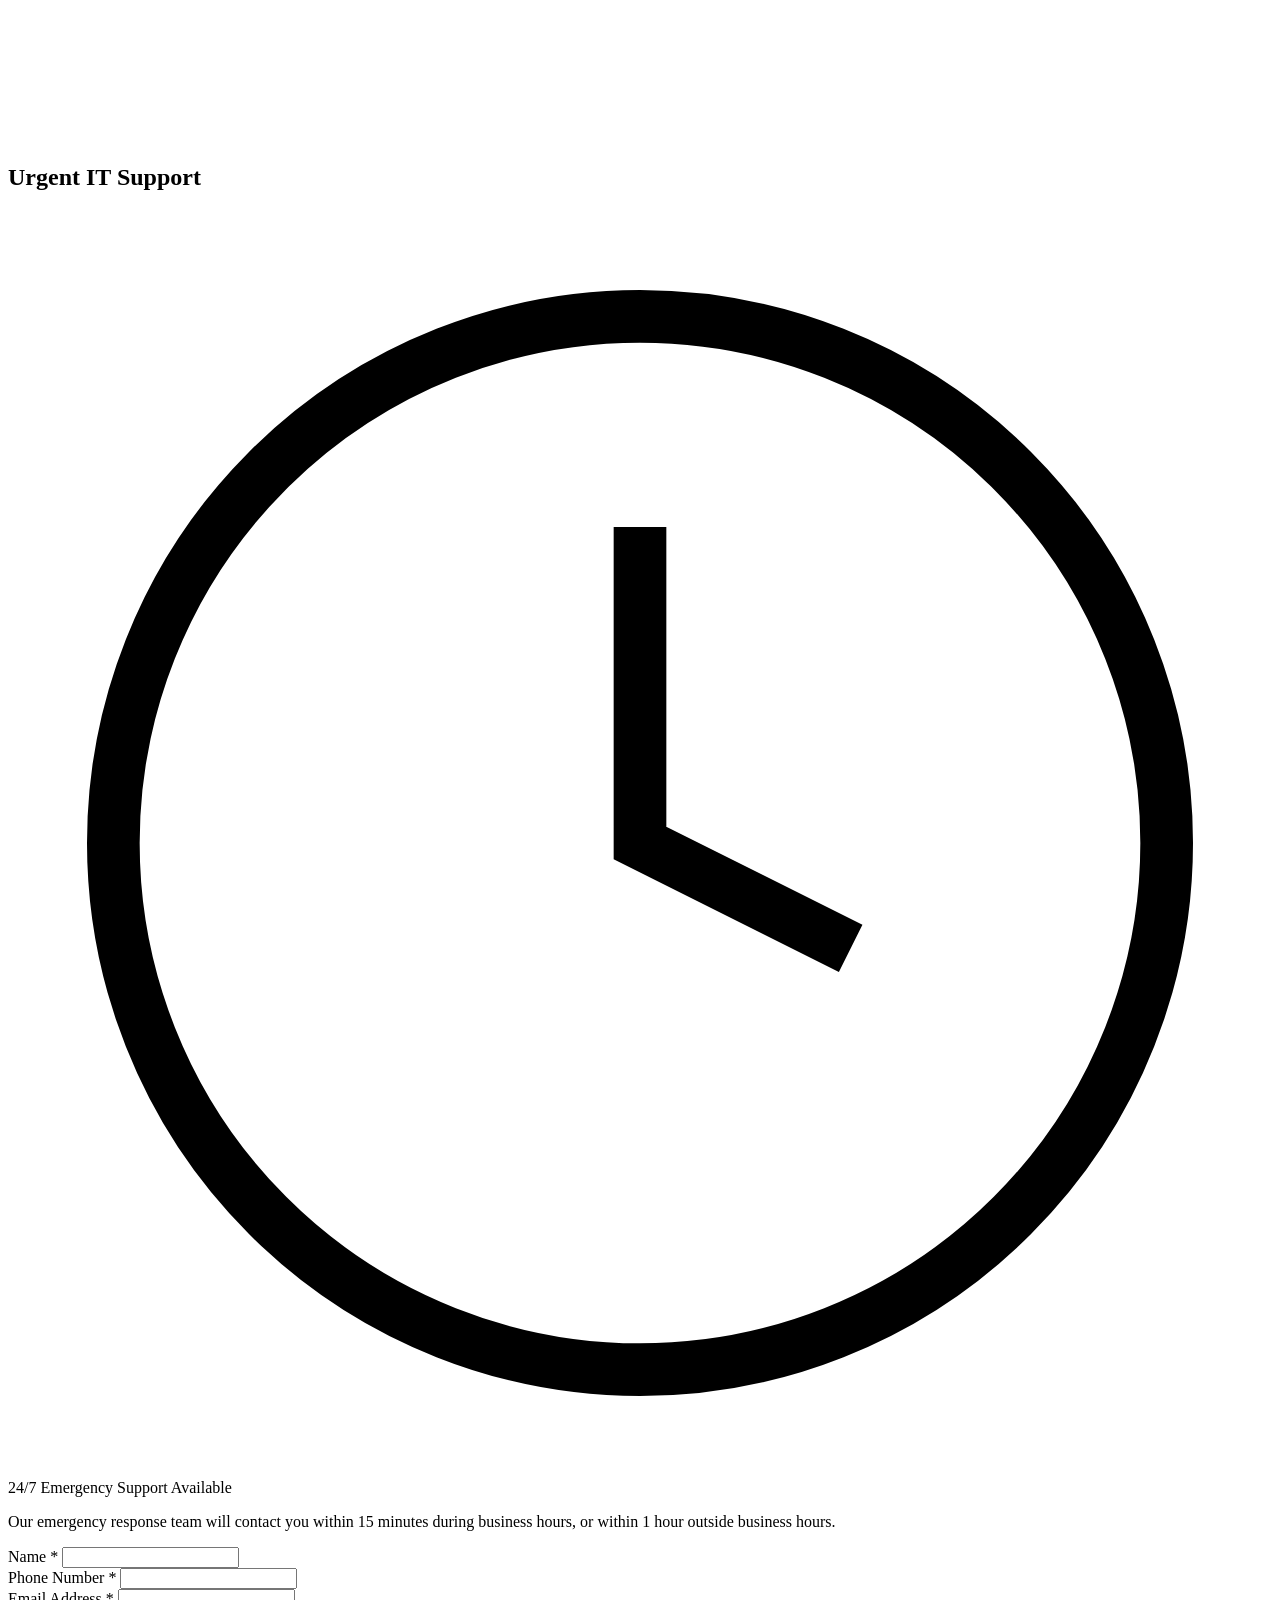
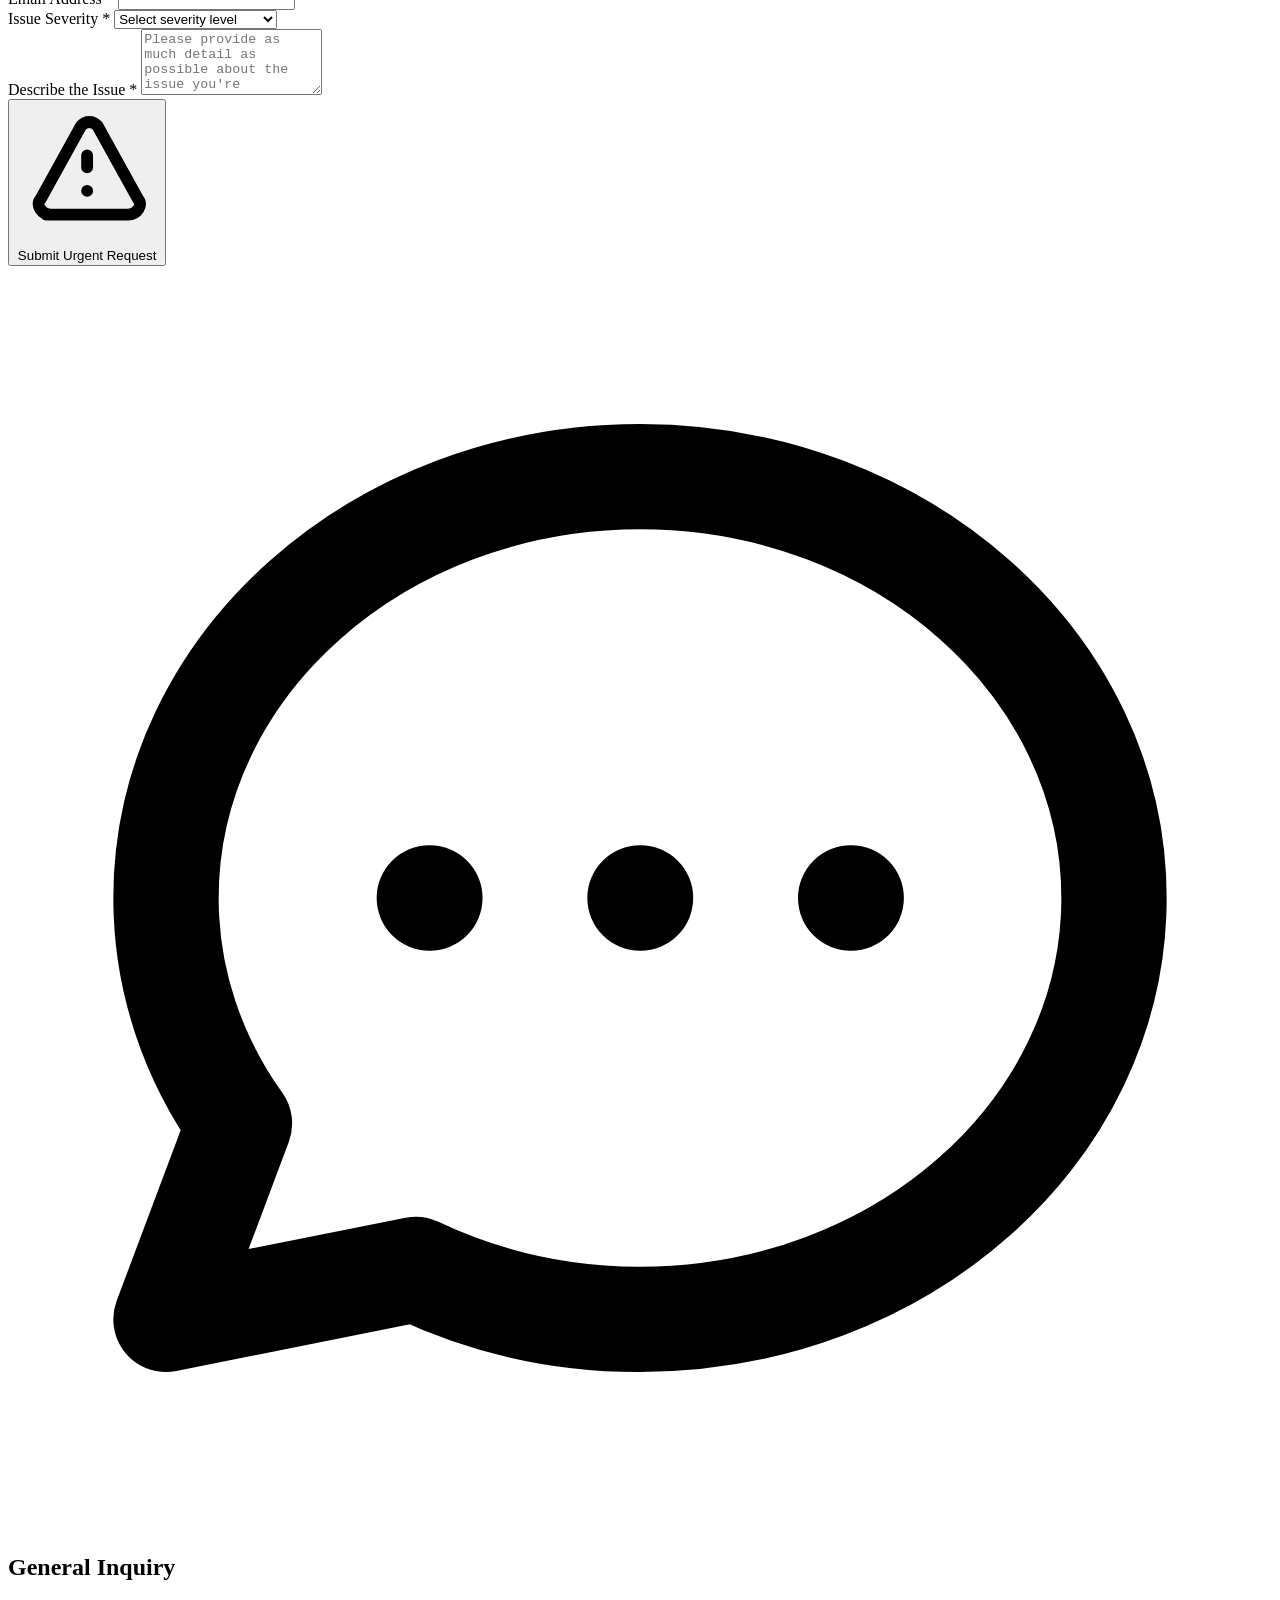
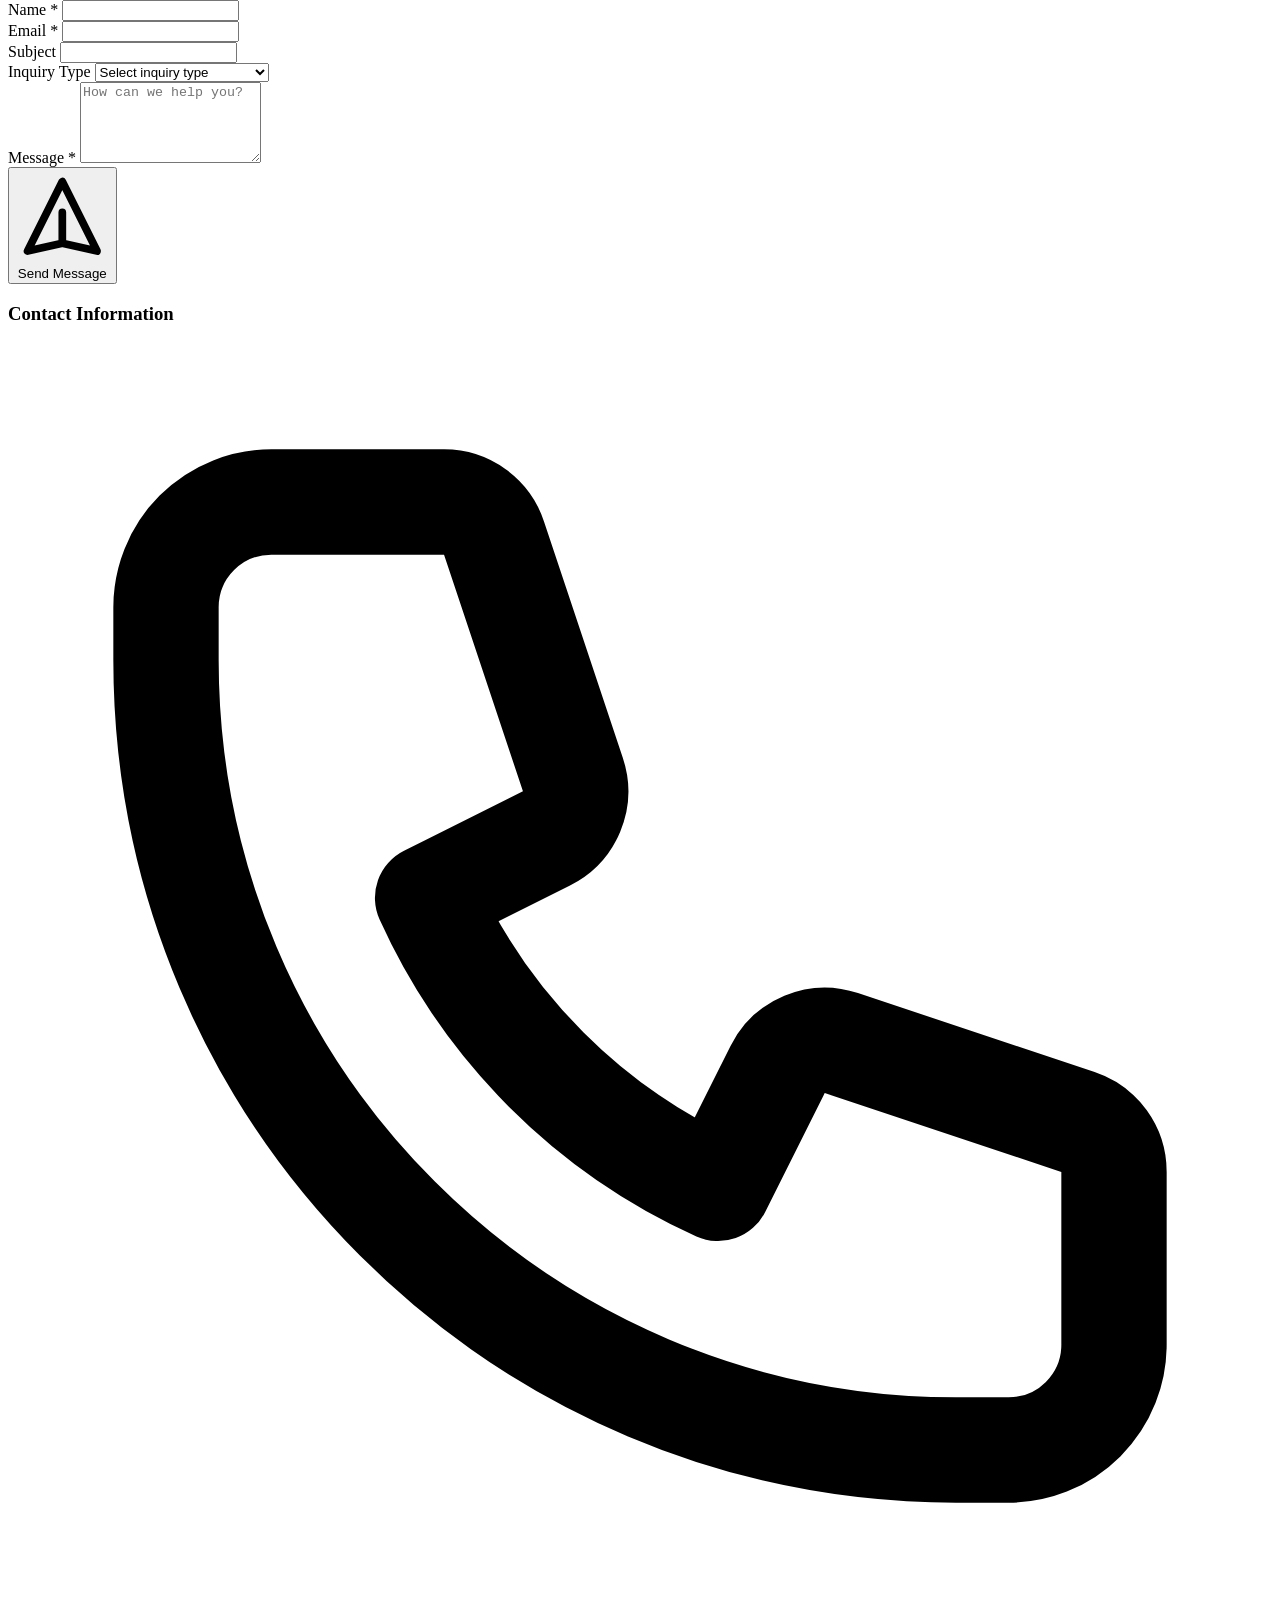
==== commit 21f44084: "Add transition effects to Live Chat Widget card" ====
--- a/pages/contact_discovery_call_booking.html
+++ b/pages/contact_discovery_call_booking.html
@@ -546,7 +546,7 @@
                             </div>
                         </div>
 
-                        <!-- Office Address -->
+                        <!-- Office Address
                         <div class="flex items-start space-x-3">
                             <div class="w-10 h-10 bg-accent/20 rounded-lg flex items-center justify-center">
                                 <svg class="w-5 h-5 text-accent" fill="none" stroke="currentColor" viewBox="0 0 24 24">
@@ -562,7 +562,7 @@
                                 </address>
                             </div>
                         </div>
-                    </div>
+                    </div> -->
 
                     <!-- Business Hours -->
                     <div class="card">
@@ -602,7 +602,7 @@
                     </div>
 
                     <!-- Live Chat Widget -->
-                    <div class="card">
+                    <div class="card mt-6 transition-all duration-200 hover:border-slate-600/50">
                         <div class="flex items-center justify-between mb-4">
                             <h3 class="text-xl font-bold">Live Chat Support</h3>
                             <div class="flex items-center space-x-2">
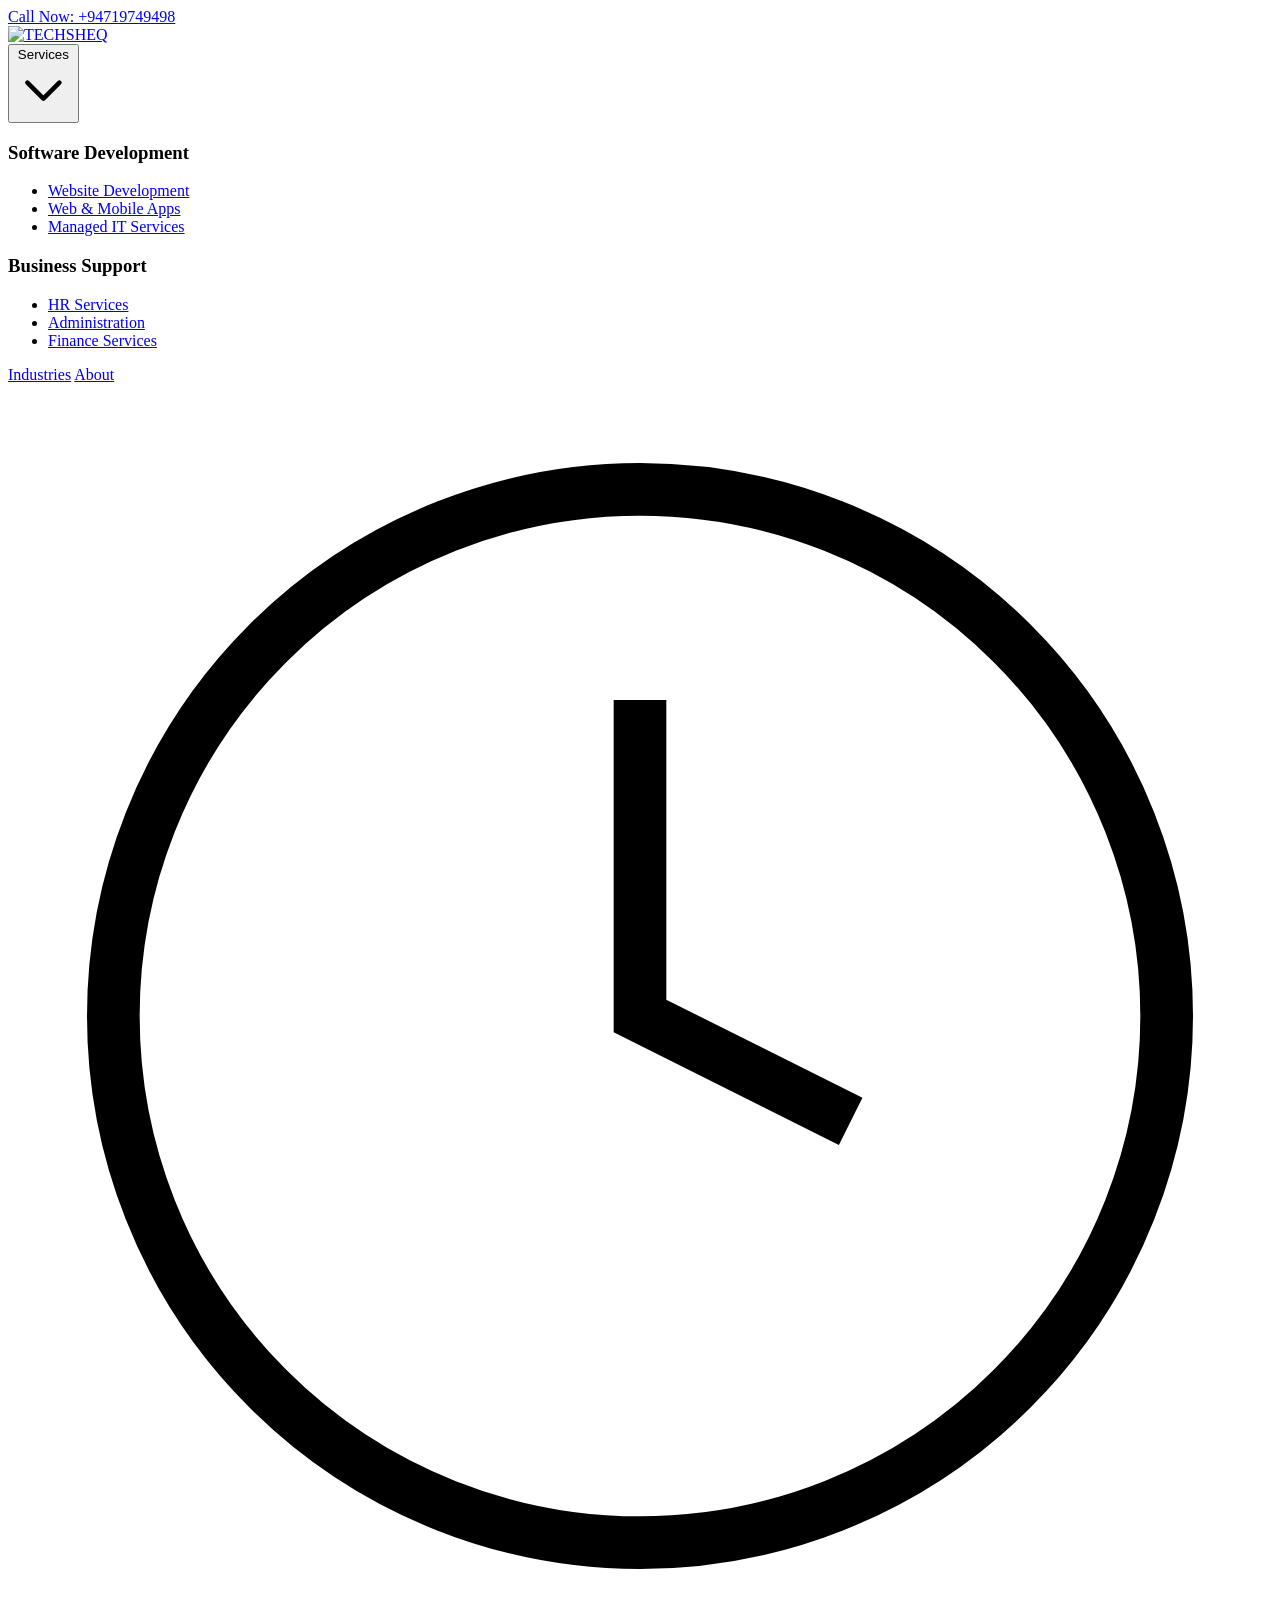
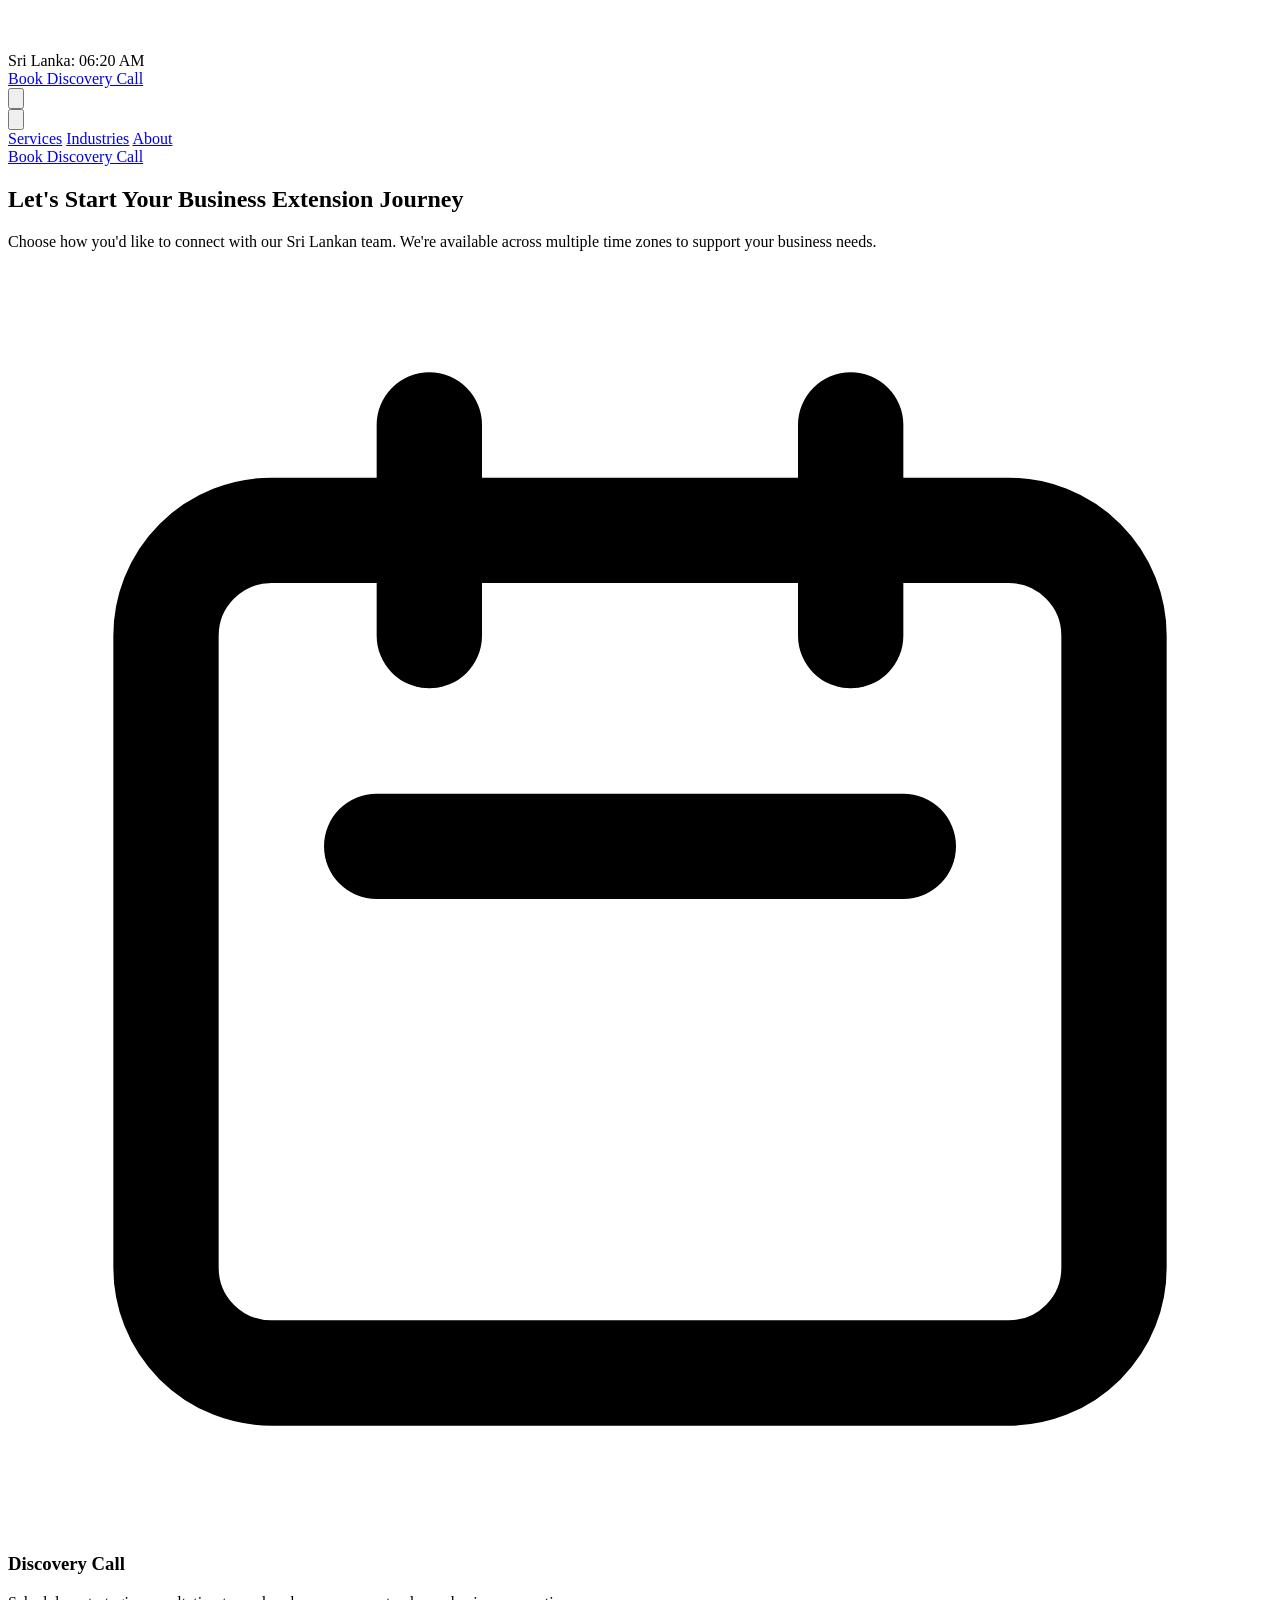
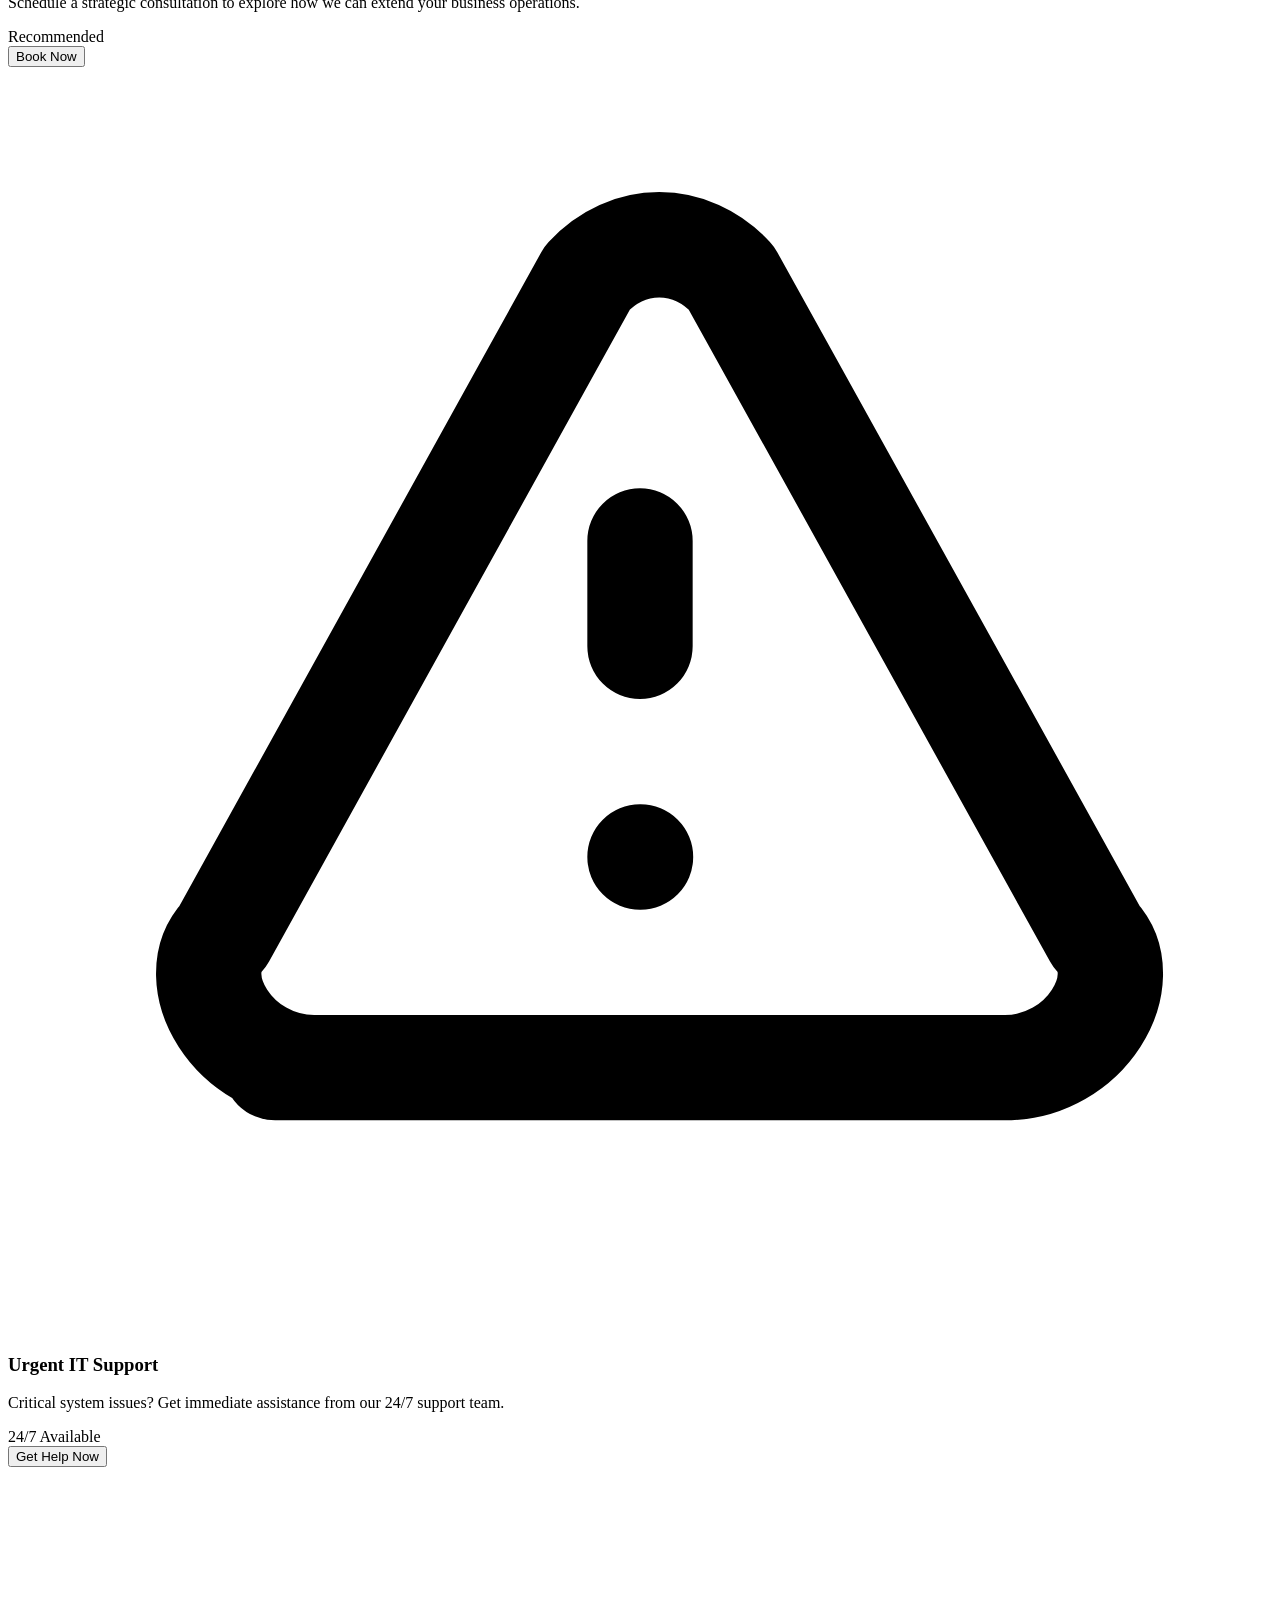
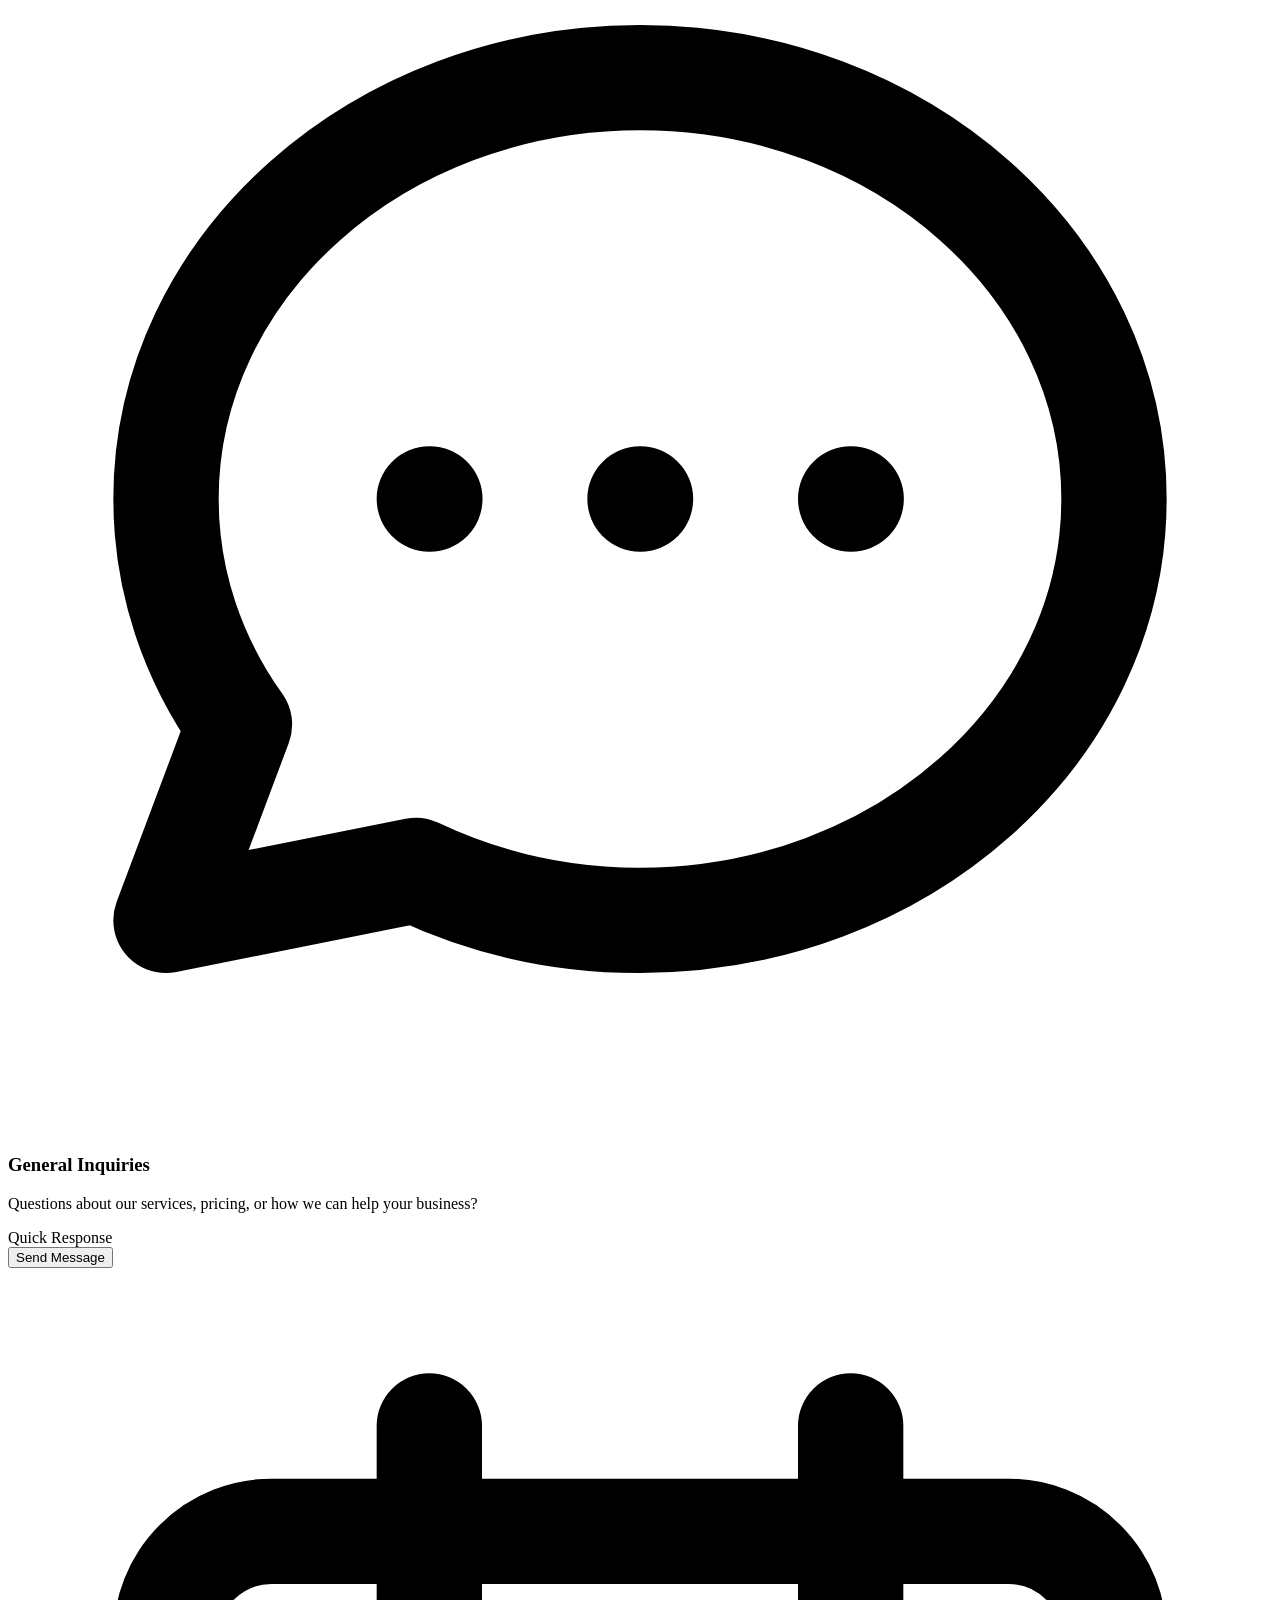
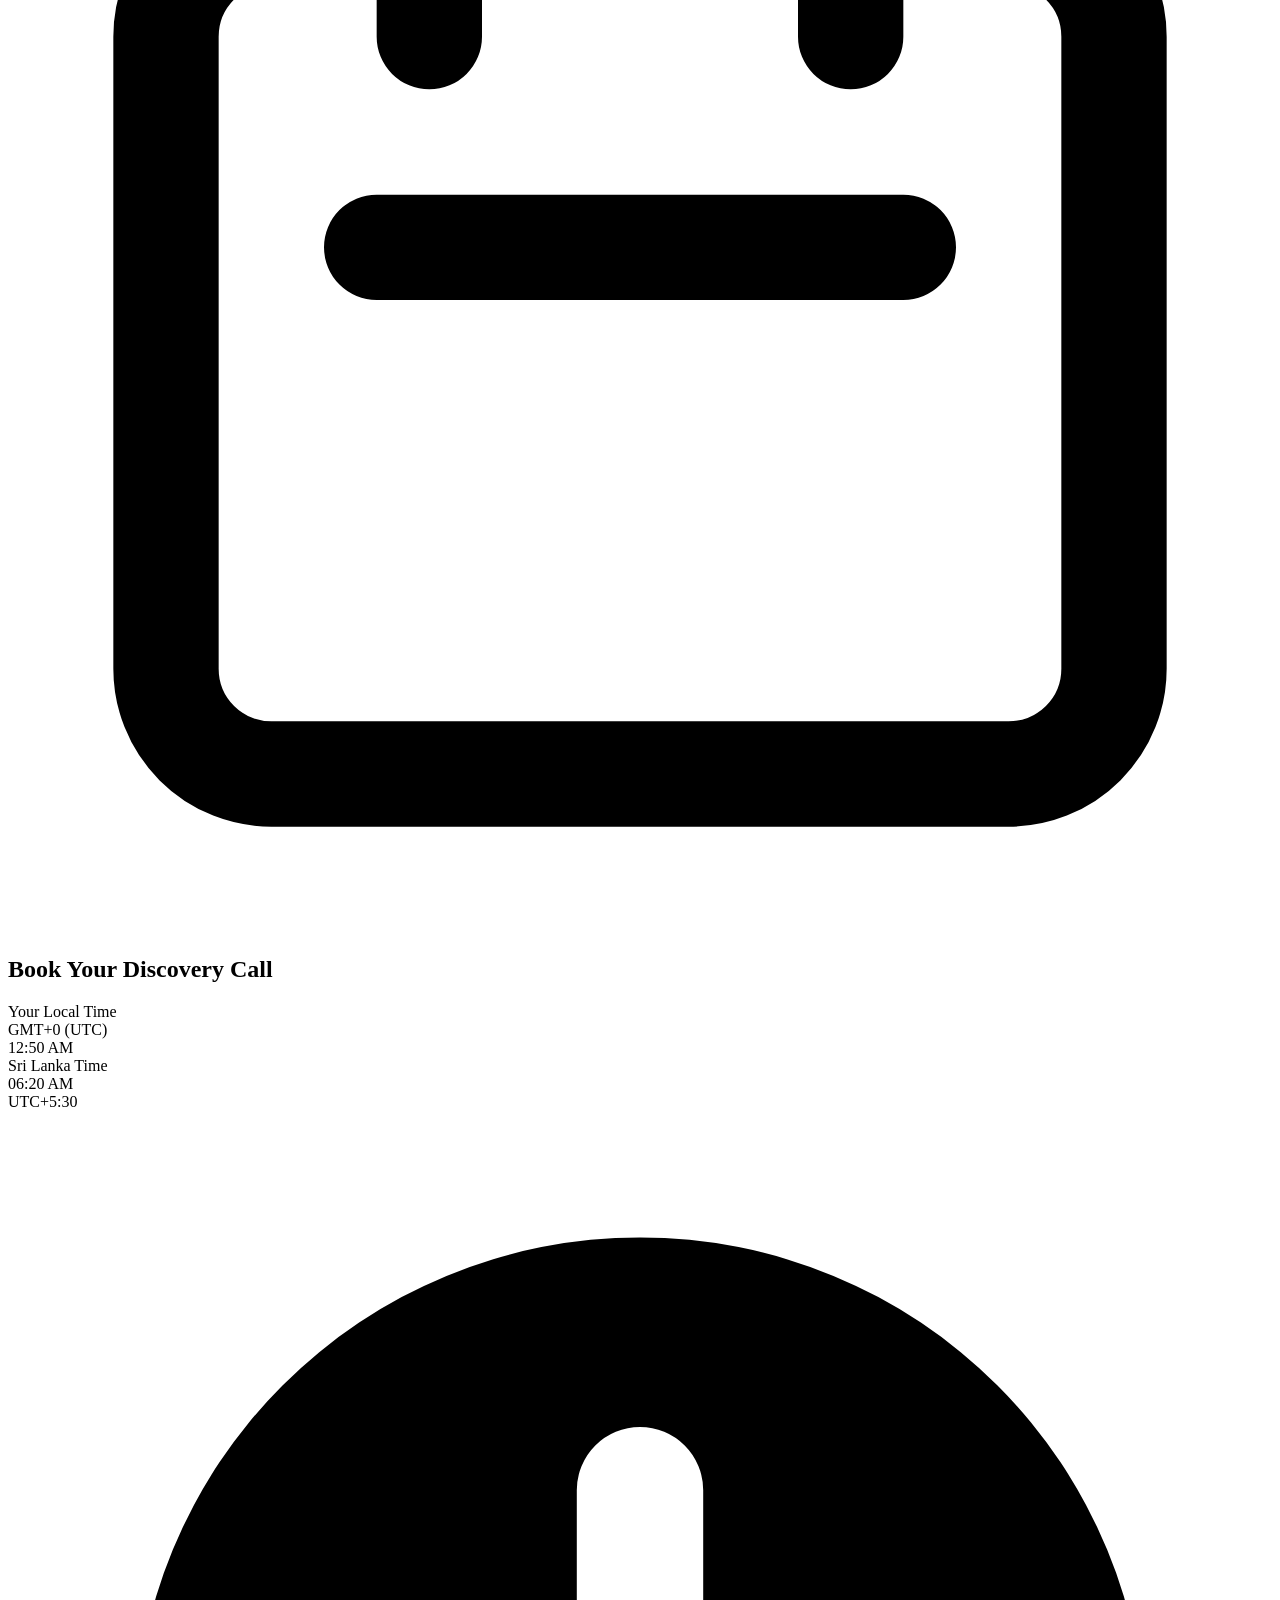
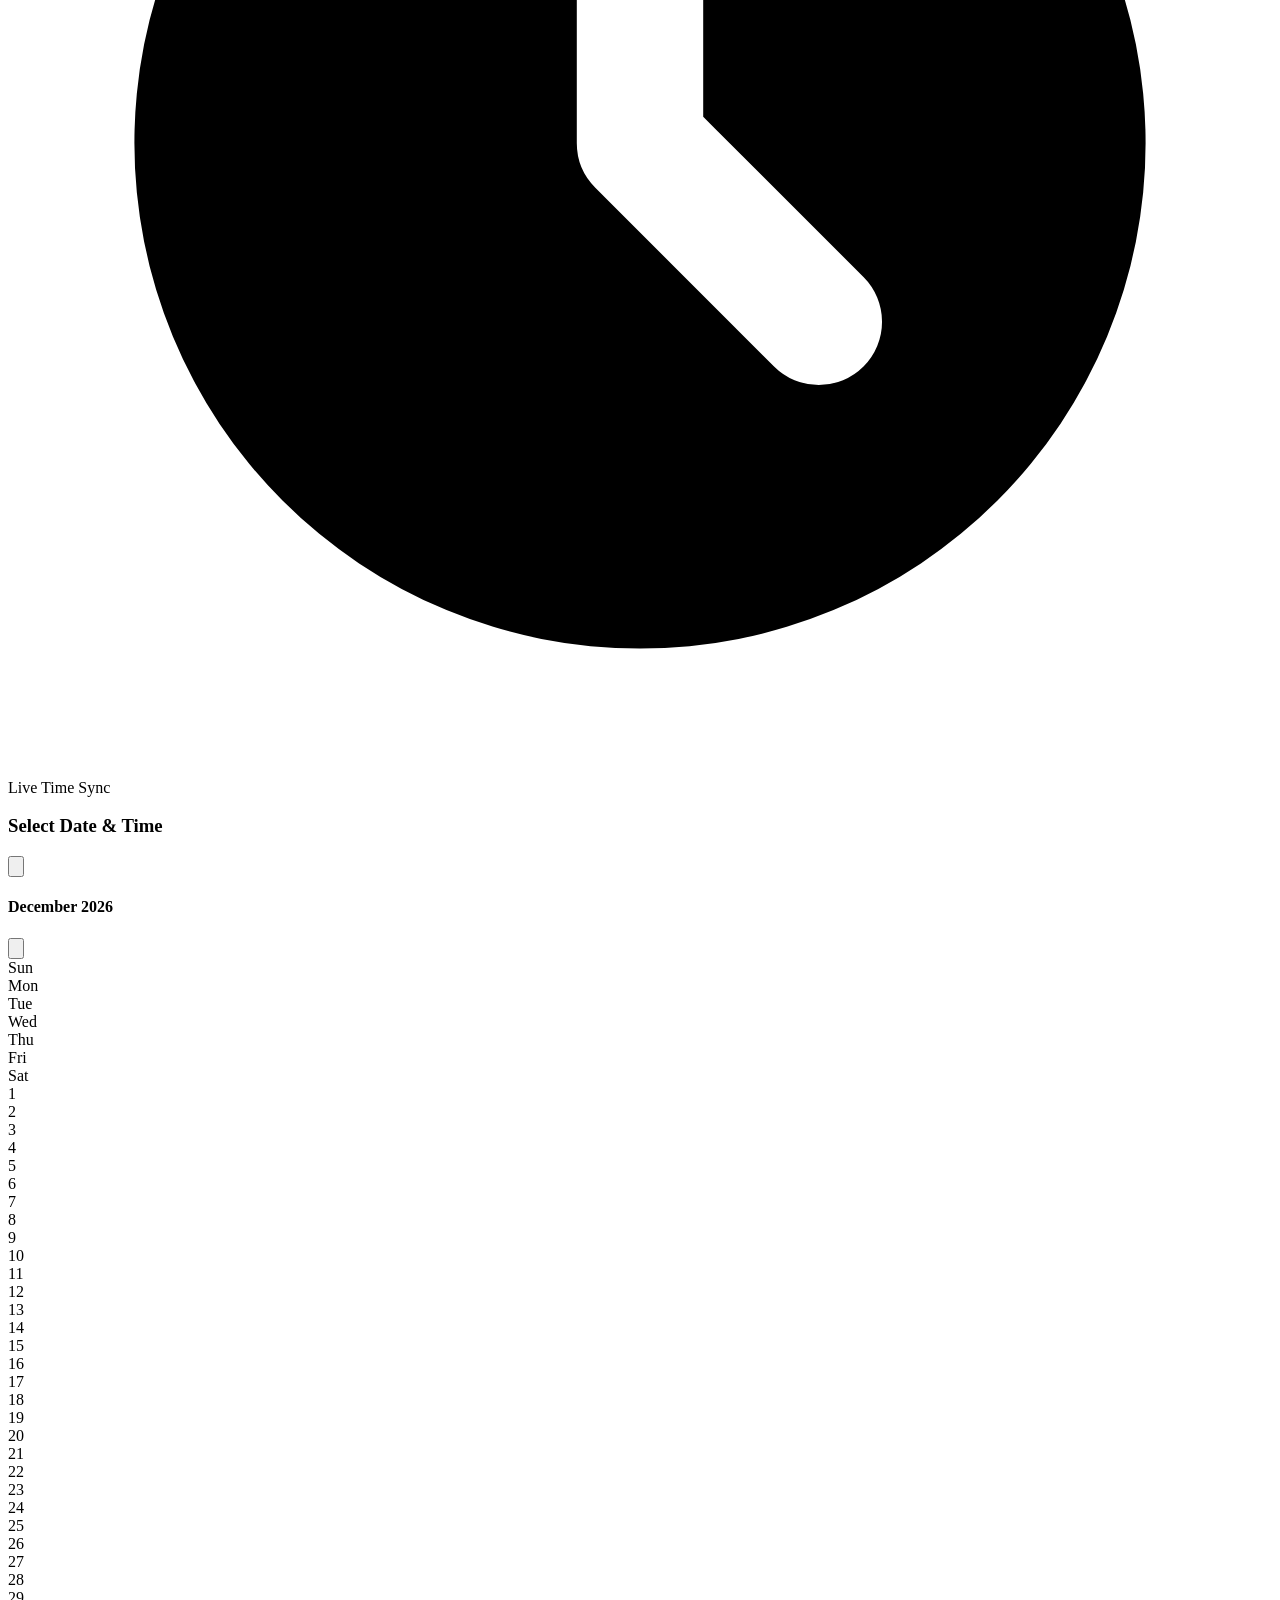
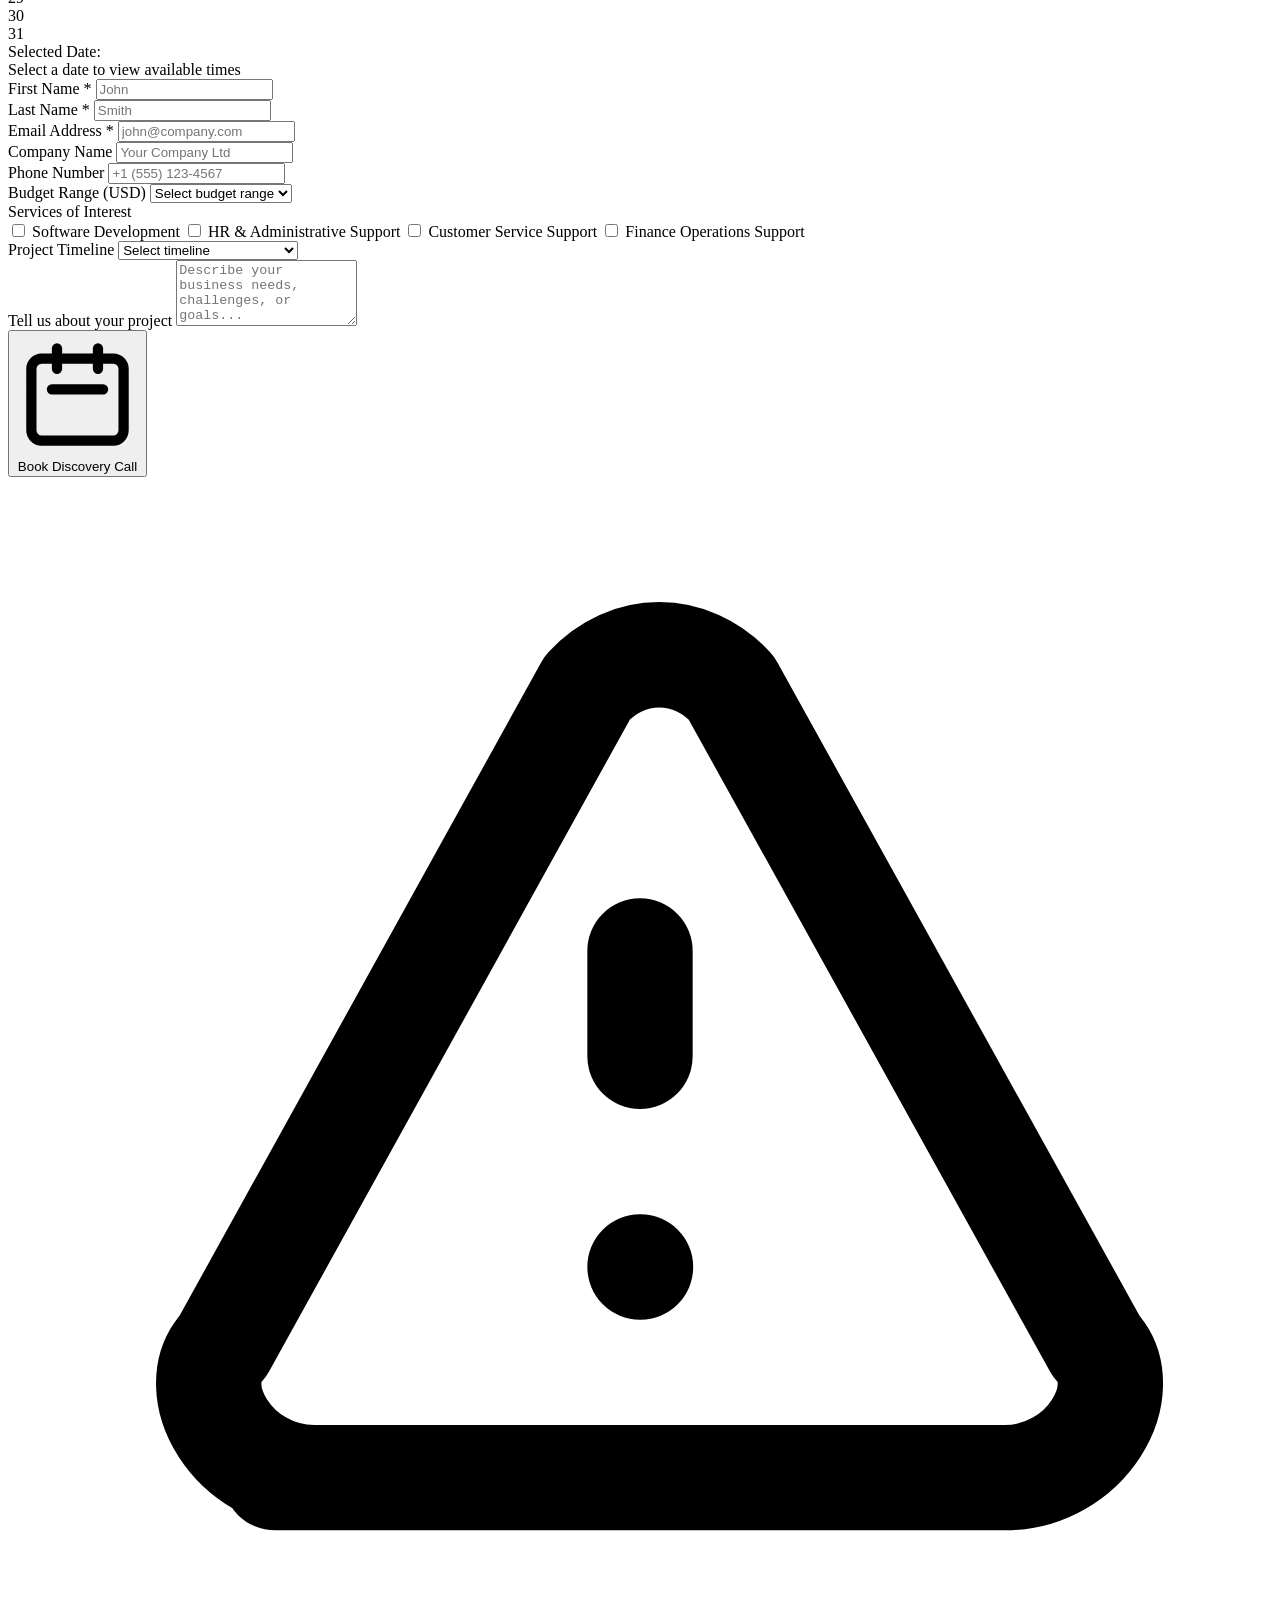
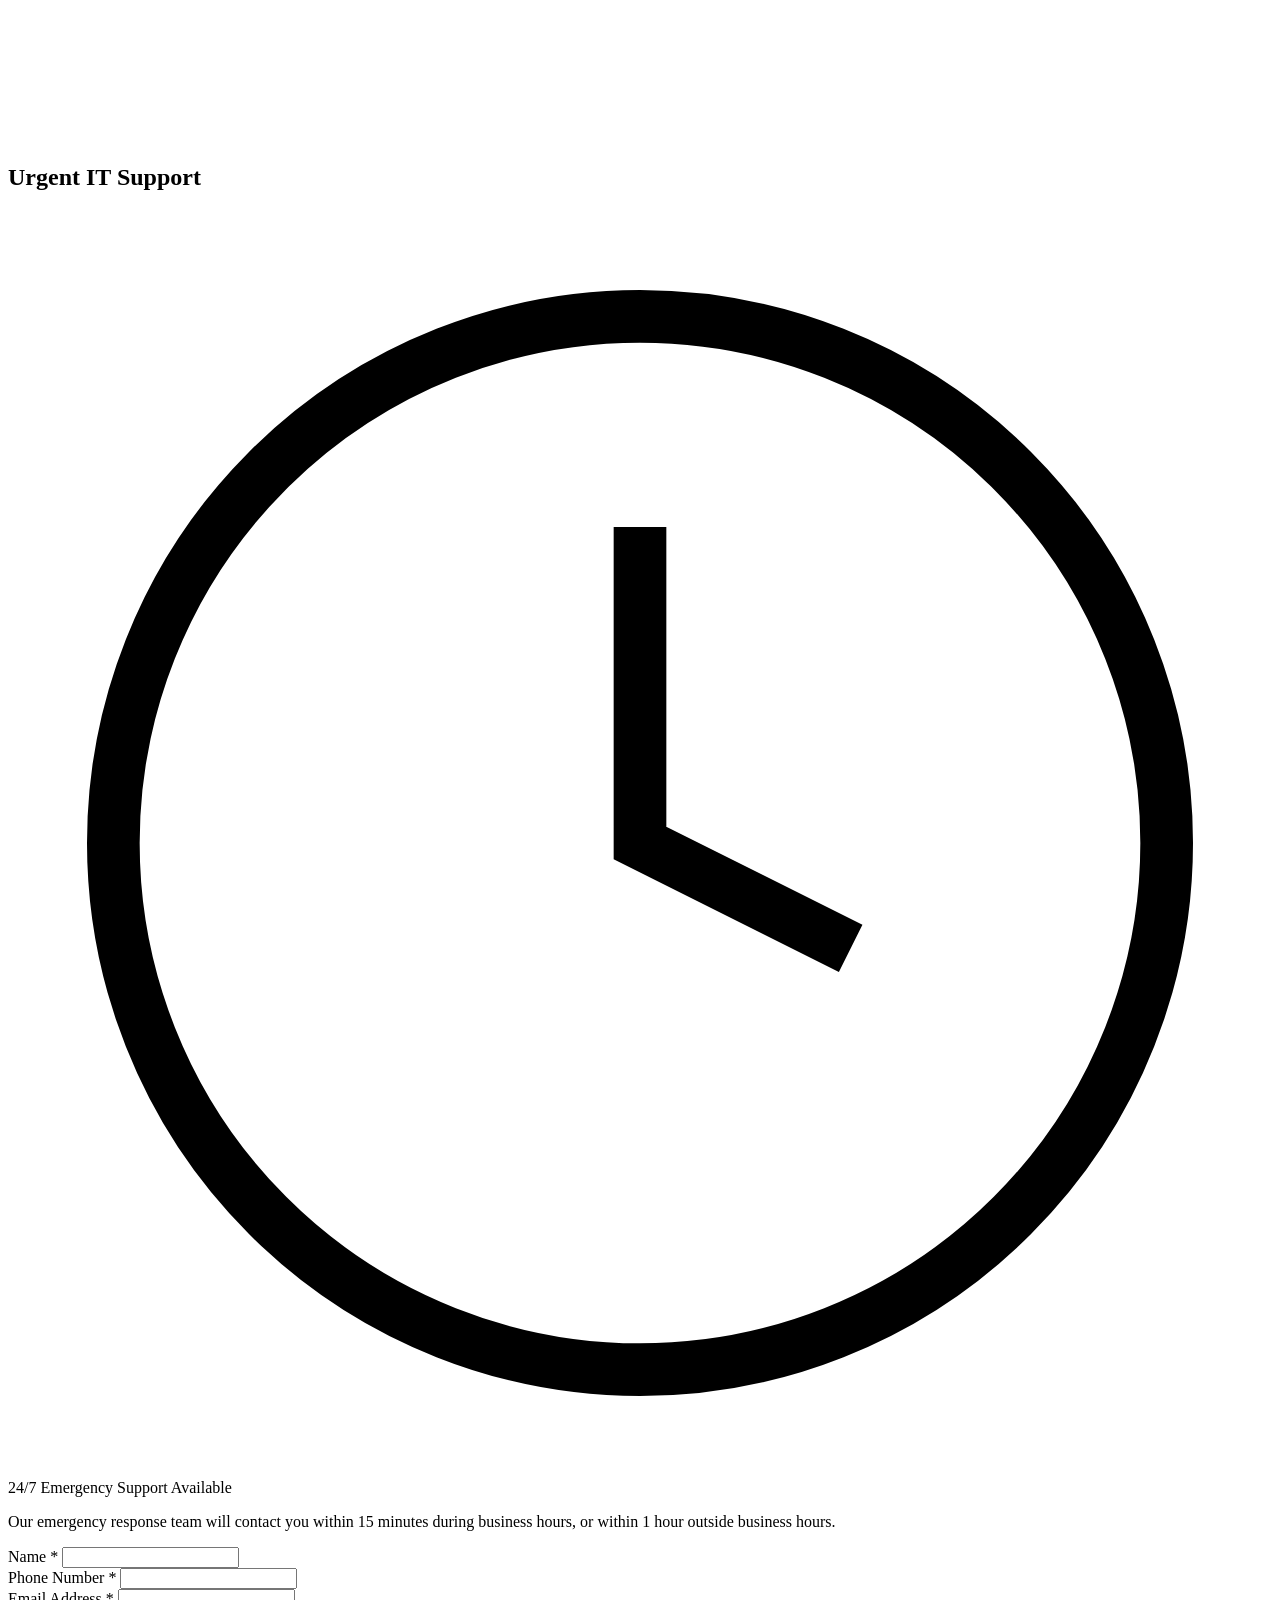
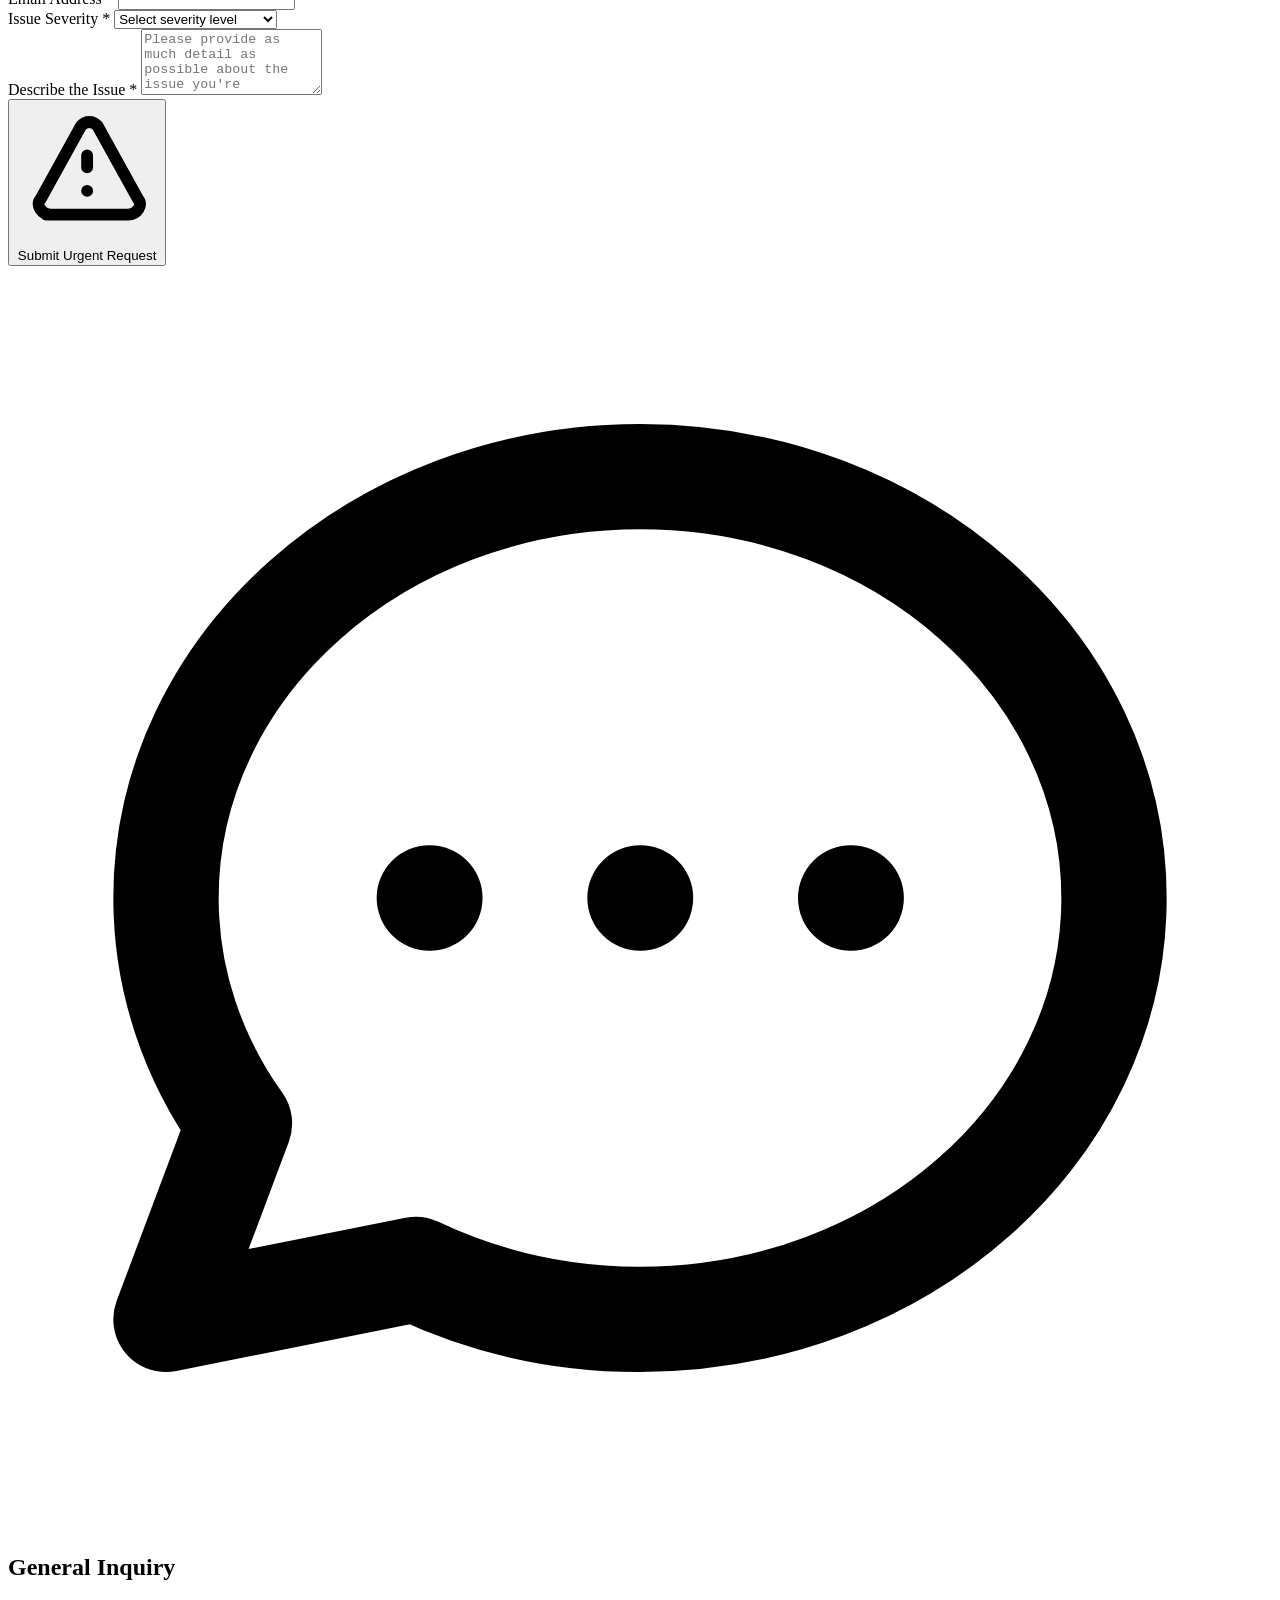
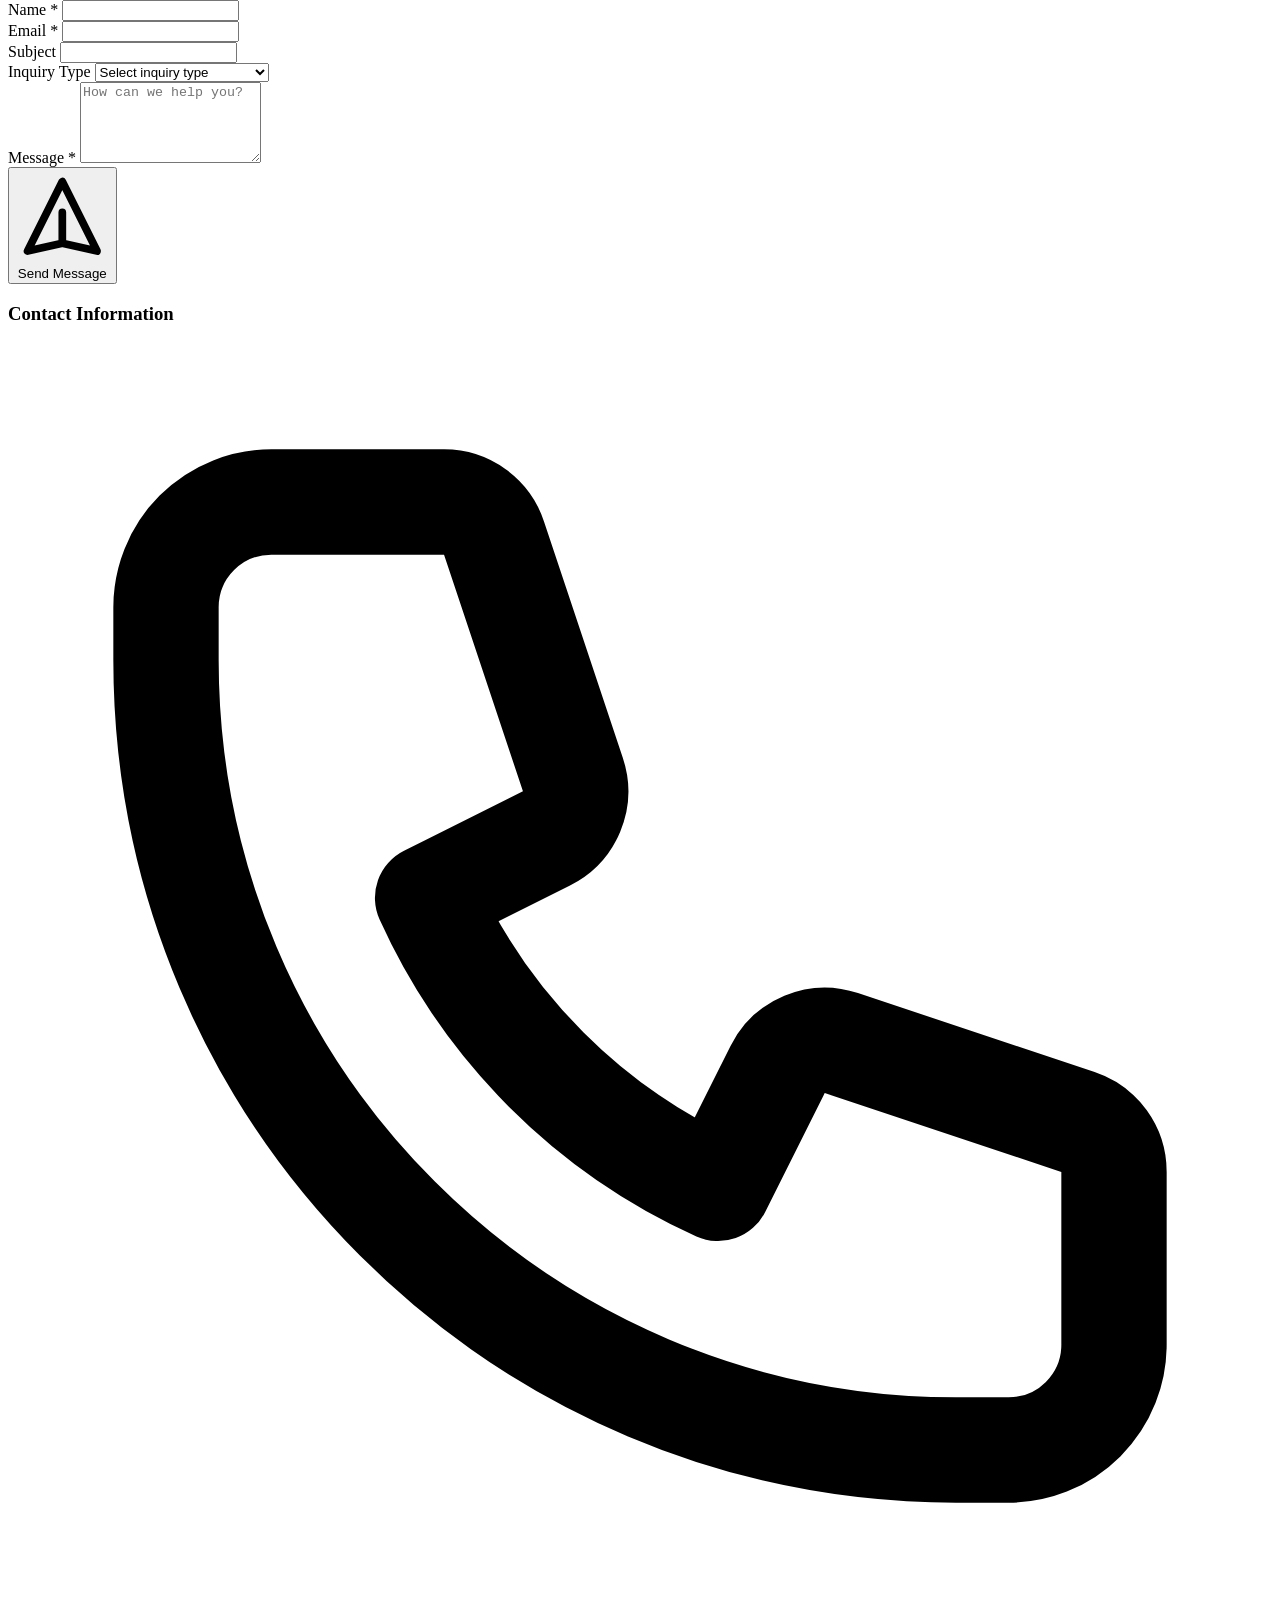
==== commit df18836c: "Update service labels in contact booking form" ====
--- a/pages/contact_discovery_call_booking.html
+++ b/pages/contact_discovery_call_booking.html
@@ -340,17 +340,17 @@
                                     <label class="flex items-center space-x-3 cursor-pointer hover:bg-white p-2 rounded transition-colors">
                                         <input type="checkbox" name="services" value="Managed IT Services" 
                                                class="w-4 h-4 text-primary bg-white border-2 border-slate-300 rounded focus:ring-primary focus:ring-2" />
-                                        <span class="text-sm font-medium text-slate-700">Managed IT Services</span>
+                                        <span class="text-sm font-medium text-slate-700">HR & Administrative Support</span>
                                     </label>
                                     <label class="flex items-center space-x-3 cursor-pointer hover:bg-white p-2 rounded transition-colors">
                                         <input type="checkbox" name="services" value="HR Services" 
                                                class="w-4 h-4 text-primary bg-white border-2 border-slate-300 rounded focus:ring-primary focus:ring-2" />
-                                        <span class="text-sm font-medium text-slate-700">HR Services</span>
+                                        <span class="text-sm font-medium text-slate-700">Customer Service Support</span>
                                     </label>
                                     <label class="flex items-center space-x-3 cursor-pointer hover:bg-white p-2 rounded transition-colors">
                                         <input type="checkbox" name="services" value="Business Administration" 
                                                class="w-4 h-4 text-primary bg-white border-2 border-slate-300 rounded focus:ring-primary focus:ring-2" />
-                                        <span class="text-sm font-medium text-slate-700">Business Administration</span>
+                                        <span class="text-sm font-medium text-slate-700">Finance Operations Support</span>
                                     </label>
                                 </div>
                             </div>
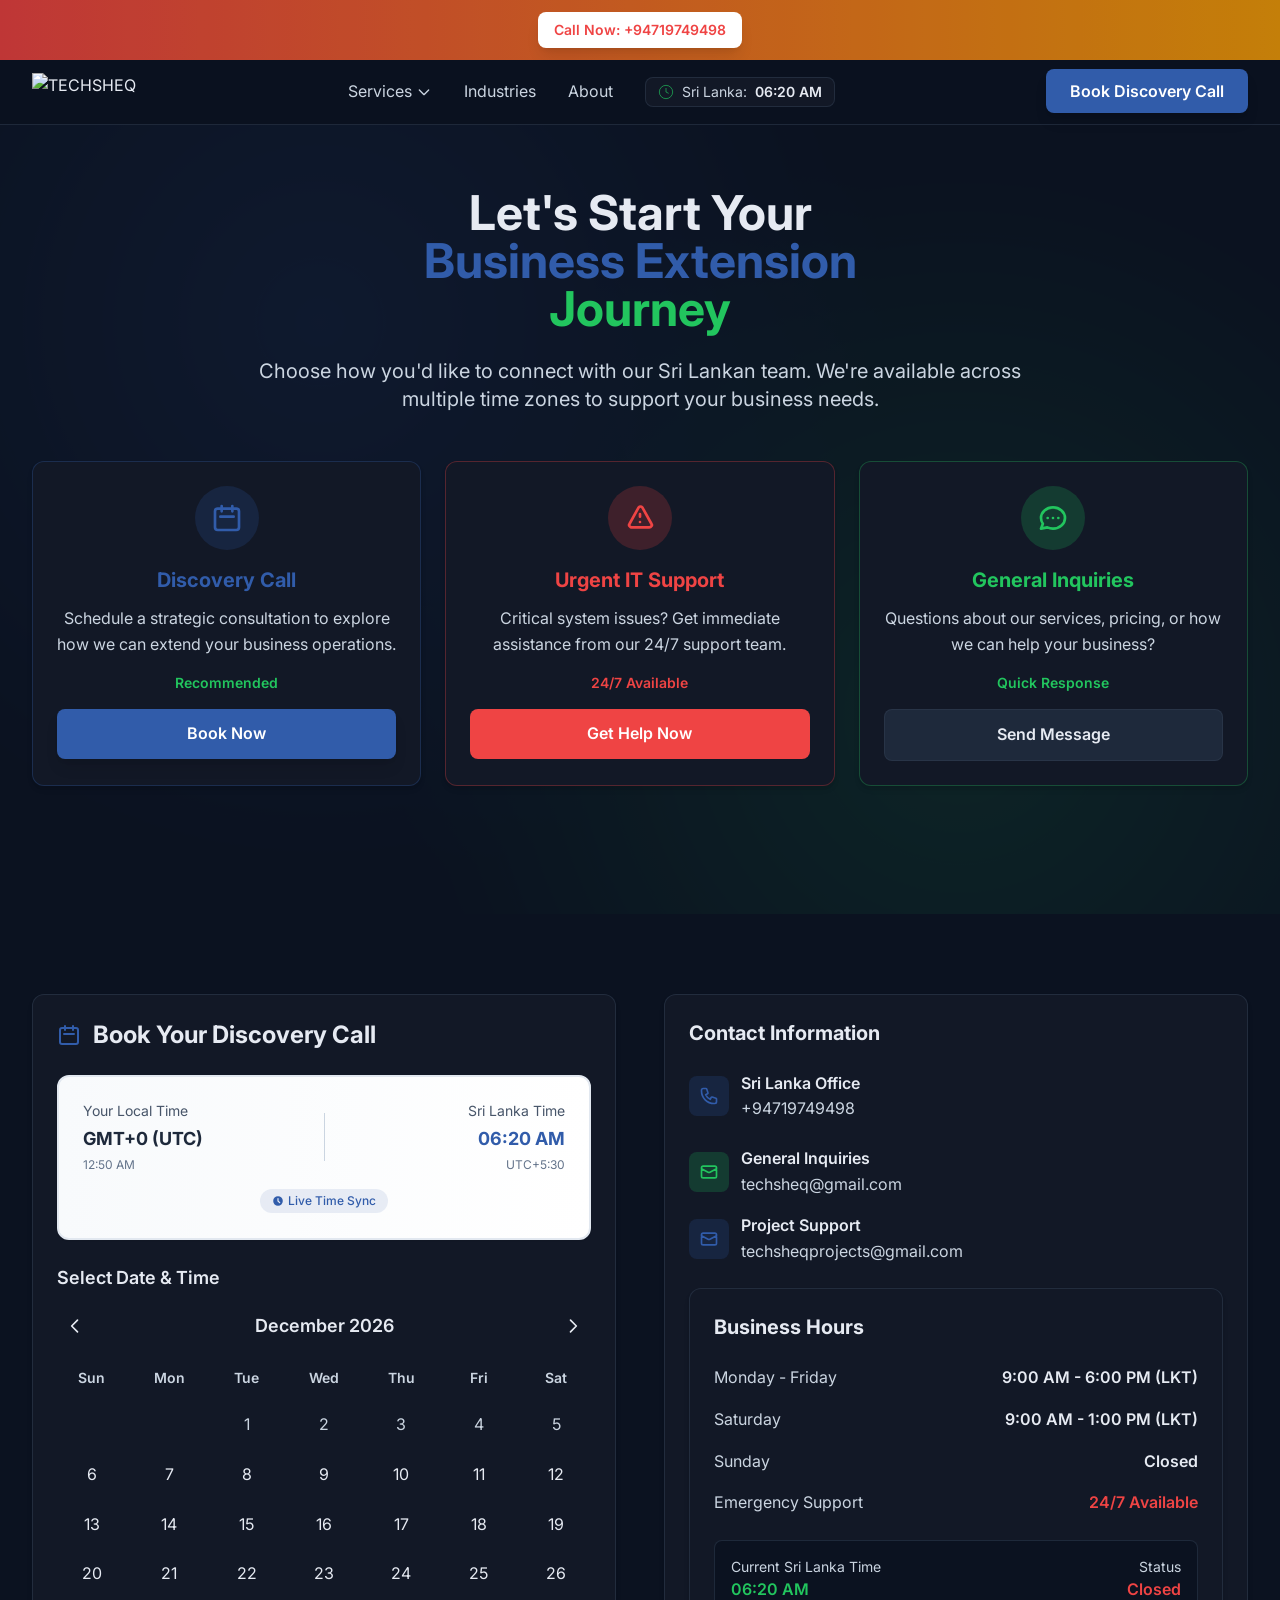
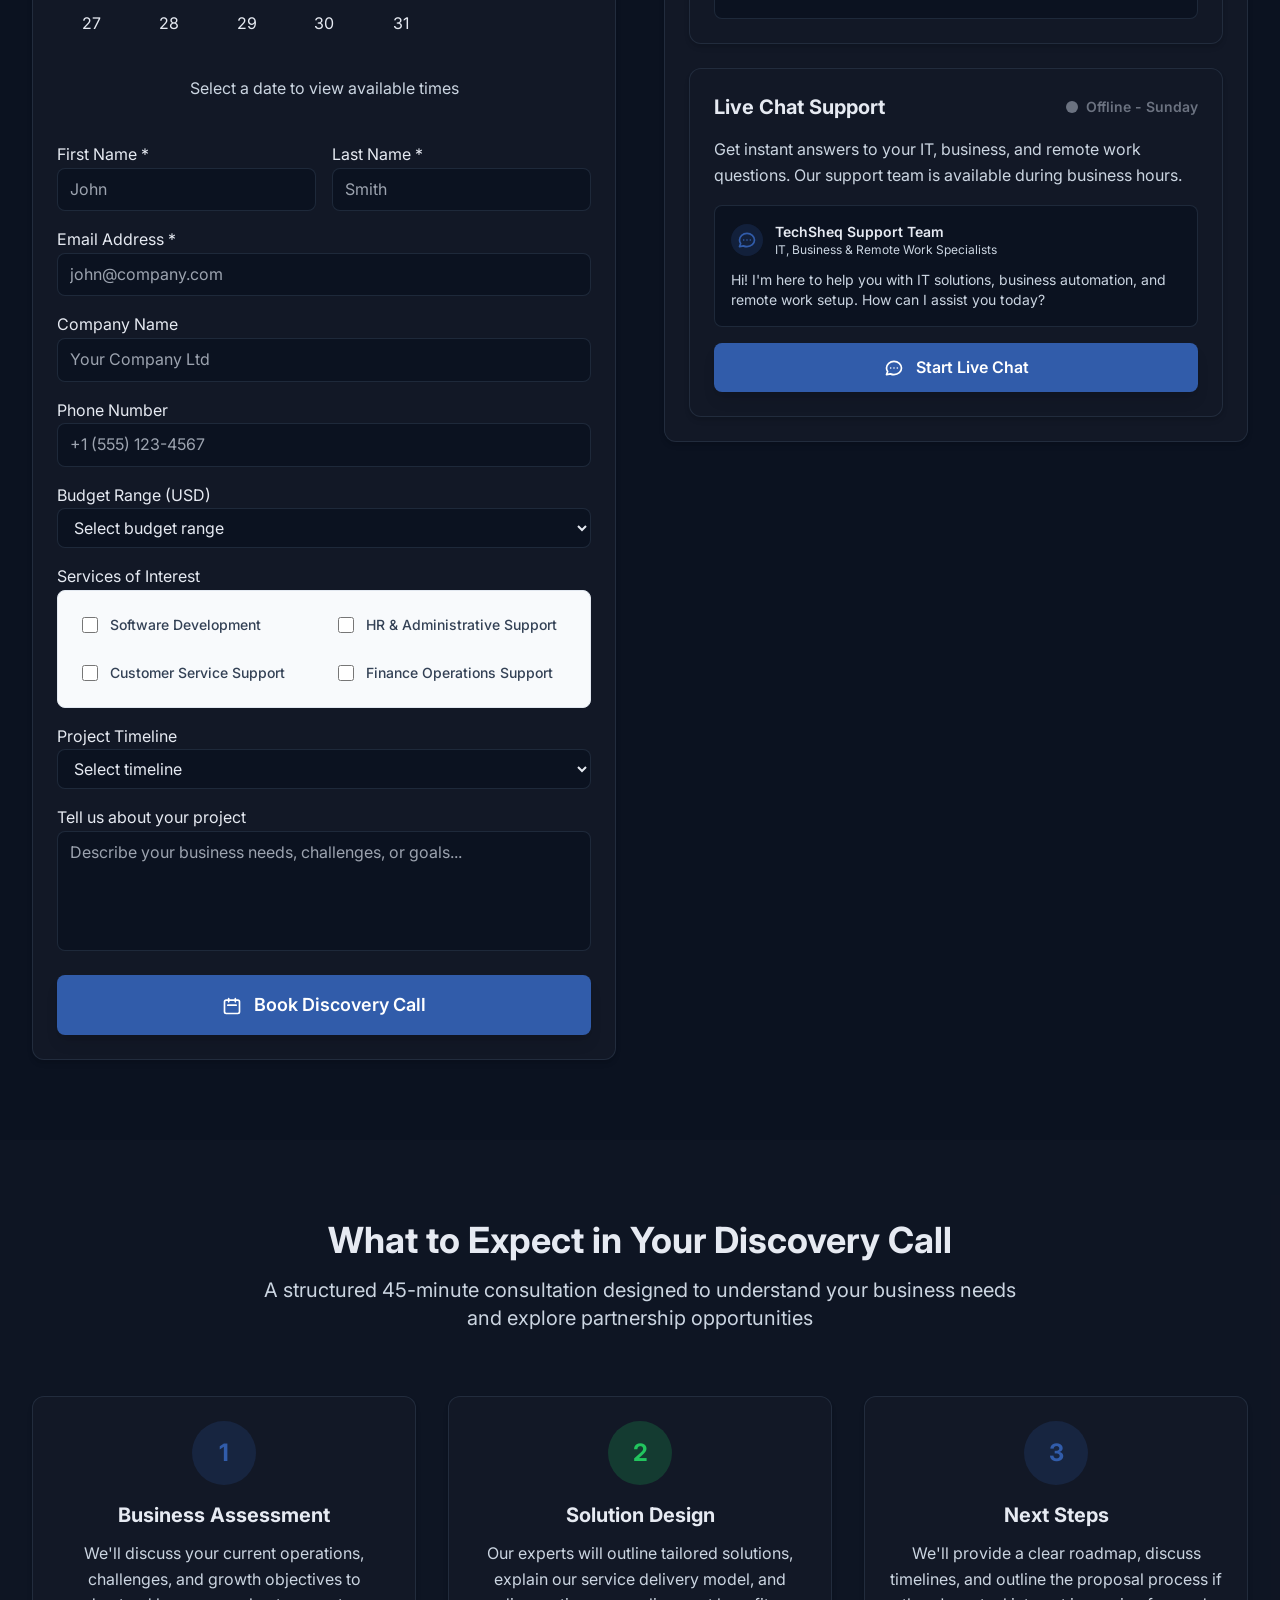
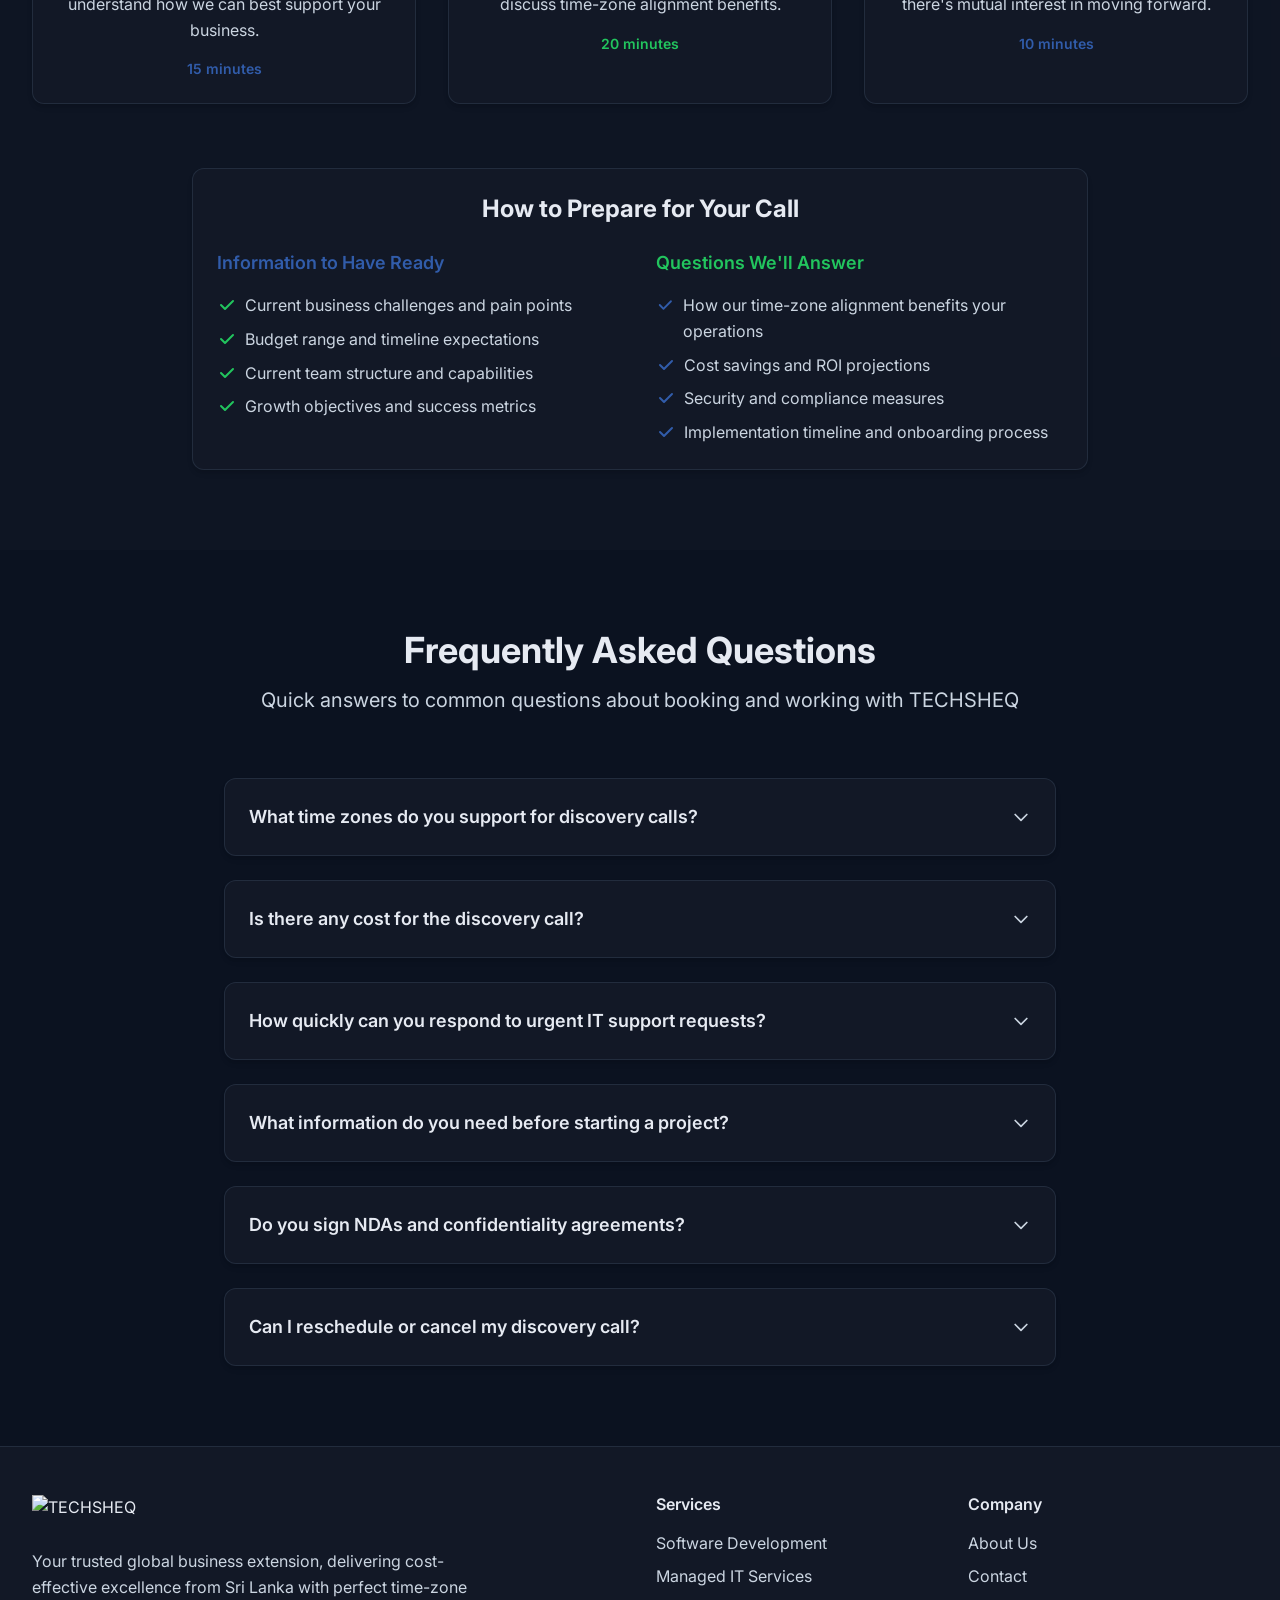
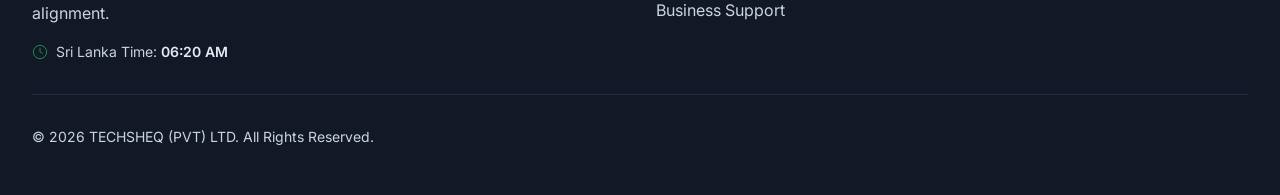
==== commit 43eca387: "Changes for the Favicon added" ====
--- a/pages/contact_discovery_call_booking.html
+++ b/pages/contact_discovery_call_booking.html
@@ -3,9 +3,17 @@
 <head>
     <meta charset="UTF-8" />
     <meta name="viewport" content="width=device-width, initial-scale=1.0" />
+    <meta name="apple-mobile-web-app-title" content="TECHSHEQ" />
+    <meta name="theme-color" content="#667eea" />
     <title>Contact & Book Discovery Call | TECHSHEQ - Your Trusted Global Business Extension</title>
     <meta name="description" content="Book your discovery call with TECHSHEQ. Get urgent IT support or schedule a consultation with our Sri Lankan team. Time-zone aligned business extension services." />
-    
+
+    <link rel="icon" type="image/png" sizes="16x16" href="/favicon-16x16.png" />
+    <link rel="icon" type="image/png" sizes="32x32" href="/favicon-32x32.png" />
+    <link rel="icon" type="image/png" sizes="48x48" href="/favicon-48x48.png" />
+    <link rel="icon" type="image/png" sizes="192x192" href="/favicon-192x192.png" />
+    <link rel="apple-touch-icon" sizes="180x180" href="/apple-touch-icon.png" />
+    <link rel="manifest" href="/site.webmanifest" />
     
     <link rel="stylesheet" href="../css/main.css" />
     <link rel="preconnect" href="https://fonts.googleapis.com" />
@@ -2078,5 +2086,6 @@
     }
     </style>
 
+<script id="dhws-dataInjector" src="../public/dhws-data-injector.js"></script>
 </body>
 </html>
--- a/css/main.css
+++ b/css/main.css
@@ -0,0 +1,2447 @@
+@import url('https://fonts.googleapis.com/css2?family=Inter:wght@400;500;600;700&display=swap');
+
+@import url('https://fonts.googleapis.com/css2?family=JetBrains+Mono:wght@400&display=swap');
+
+*, ::before, ::after{
+  --tw-border-spacing-x: 0;
+  --tw-border-spacing-y: 0;
+  --tw-translate-x: 0;
+  --tw-translate-y: 0;
+  --tw-rotate: 0;
+  --tw-skew-x: 0;
+  --tw-skew-y: 0;
+  --tw-scale-x: 1;
+  --tw-scale-y: 1;
+  --tw-pan-x:  ;
+  --tw-pan-y:  ;
+  --tw-pinch-zoom:  ;
+  --tw-scroll-snap-strictness: proximity;
+  --tw-gradient-from-position:  ;
+  --tw-gradient-via-position:  ;
+  --tw-gradient-to-position:  ;
+  --tw-ordinal:  ;
+  --tw-slashed-zero:  ;
+  --tw-numeric-figure:  ;
+  --tw-numeric-spacing:  ;
+  --tw-numeric-fraction:  ;
+  --tw-ring-inset:  ;
+  --tw-ring-offset-width: 0px;
+  --tw-ring-offset-color: #fff;
+  --tw-ring-color: rgb(59 130 246 / 0.5);
+  --tw-ring-offset-shadow: 0 0 #0000;
+  --tw-ring-shadow: 0 0 #0000;
+  --tw-shadow: 0 0 #0000;
+  --tw-shadow-colored: 0 0 #0000;
+  --tw-blur:  ;
+  --tw-brightness:  ;
+  --tw-contrast:  ;
+  --tw-grayscale:  ;
+  --tw-hue-rotate:  ;
+  --tw-invert:  ;
+  --tw-saturate:  ;
+  --tw-sepia:  ;
+  --tw-drop-shadow:  ;
+  --tw-backdrop-blur:  ;
+  --tw-backdrop-brightness:  ;
+  --tw-backdrop-contrast:  ;
+  --tw-backdrop-grayscale:  ;
+  --tw-backdrop-hue-rotate:  ;
+  --tw-backdrop-invert:  ;
+  --tw-backdrop-opacity:  ;
+  --tw-backdrop-saturate:  ;
+  --tw-backdrop-sepia:  ;
+  --tw-contain-size:  ;
+  --tw-contain-layout:  ;
+  --tw-contain-paint:  ;
+  --tw-contain-style:  ;
+}
+
+::backdrop{
+  --tw-border-spacing-x: 0;
+  --tw-border-spacing-y: 0;
+  --tw-translate-x: 0;
+  --tw-translate-y: 0;
+  --tw-rotate: 0;
+  --tw-skew-x: 0;
+  --tw-skew-y: 0;
+  --tw-scale-x: 1;
+  --tw-scale-y: 1;
+  --tw-pan-x:  ;
+  --tw-pan-y:  ;
+  --tw-pinch-zoom:  ;
+  --tw-scroll-snap-strictness: proximity;
+  --tw-gradient-from-position:  ;
+  --tw-gradient-via-position:  ;
+  --tw-gradient-to-position:  ;
+  --tw-ordinal:  ;
+  --tw-slashed-zero:  ;
+  --tw-numeric-figure:  ;
+  --tw-numeric-spacing:  ;
+  --tw-numeric-fraction:  ;
+  --tw-ring-inset:  ;
+  --tw-ring-offset-width: 0px;
+  --tw-ring-offset-color: #fff;
+  --tw-ring-color: rgb(59 130 246 / 0.5);
+  --tw-ring-offset-shadow: 0 0 #0000;
+  --tw-ring-shadow: 0 0 #0000;
+  --tw-shadow: 0 0 #0000;
+  --tw-shadow-colored: 0 0 #0000;
+  --tw-blur:  ;
+  --tw-brightness:  ;
+  --tw-contrast:  ;
+  --tw-grayscale:  ;
+  --tw-hue-rotate:  ;
+  --tw-invert:  ;
+  --tw-saturate:  ;
+  --tw-sepia:  ;
+  --tw-drop-shadow:  ;
+  --tw-backdrop-blur:  ;
+  --tw-backdrop-brightness:  ;
+  --tw-backdrop-contrast:  ;
+  --tw-backdrop-grayscale:  ;
+  --tw-backdrop-hue-rotate:  ;
+  --tw-backdrop-invert:  ;
+  --tw-backdrop-opacity:  ;
+  --tw-backdrop-saturate:  ;
+  --tw-backdrop-sepia:  ;
+  --tw-contain-size:  ;
+  --tw-contain-layout:  ;
+  --tw-contain-paint:  ;
+  --tw-contain-style:  ;
+}
+
+/*
+! tailwindcss v3.4.19 | MIT License | https://tailwindcss.com
+*/
+
+/*
+1. Prevent padding and border from affecting element width. (https://github.com/mozdevs/cssremedy/issues/4)
+2. Allow adding a border to an element by just adding a border-width. (https://github.com/tailwindcss/tailwindcss/pull/116)
+*/
+
+*,
+::before,
+::after {
+  box-sizing: border-box;
+  /* 1 */
+  border-width: 0;
+  /* 2 */
+  border-style: solid;
+  /* 2 */
+  border-color: #e5e7eb;
+  /* 2 */
+}
+
+::before,
+::after {
+  --tw-content: '';
+}
+
+/*
+1. Use a consistent sensible line-height in all browsers.
+2. Prevent adjustments of font size after orientation changes in iOS.
+3. Use a more readable tab size.
+4. Use the user's configured `sans` font-family by default.
+5. Use the user's configured `sans` font-feature-settings by default.
+6. Use the user's configured `sans` font-variation-settings by default.
+7. Disable tap highlights on iOS
+*/
+
+html,
+:host {
+  line-height: 1.5;
+  /* 1 */
+  -webkit-text-size-adjust: 100%;
+  /* 2 */
+  -moz-tab-size: 4;
+  /* 3 */
+  -o-tab-size: 4;
+     tab-size: 4;
+  /* 3 */
+  font-family: Inter, sans-serif;
+  /* 4 */
+  font-feature-settings: normal;
+  /* 5 */
+  font-variation-settings: normal;
+  /* 6 */
+  -webkit-tap-highlight-color: transparent;
+  /* 7 */
+}
+
+/*
+1. Remove the margin in all browsers.
+2. Inherit line-height from `html` so users can set them as a class directly on the `html` element.
+*/
+
+body {
+  margin: 0;
+  /* 1 */
+  line-height: inherit;
+  /* 2 */
+}
+
+/*
+1. Add the correct height in Firefox.
+2. Correct the inheritance of border color in Firefox. (https://bugzilla.mozilla.org/show_bug.cgi?id=190655)
+3. Ensure horizontal rules are visible by default.
+*/
+
+hr {
+  height: 0;
+  /* 1 */
+  color: inherit;
+  /* 2 */
+  border-top-width: 1px;
+  /* 3 */
+}
+
+/*
+Add the correct text decoration in Chrome, Edge, and Safari.
+*/
+
+abbr:where([title]) {
+  -webkit-text-decoration: underline dotted;
+          text-decoration: underline dotted;
+}
+
+/*
+Remove the default font size and weight for headings.
+*/
+
+h1,
+h2,
+h3,
+h4,
+h5,
+h6 {
+  font-size: inherit;
+  font-weight: inherit;
+}
+
+/*
+Reset links to optimize for opt-in styling instead of opt-out.
+*/
+
+a {
+  color: inherit;
+  text-decoration: inherit;
+}
+
+/*
+Add the correct font weight in Edge and Safari.
+*/
+
+b,
+strong {
+  font-weight: bolder;
+}
+
+/*
+1. Use the user's configured `mono` font-family by default.
+2. Use the user's configured `mono` font-feature-settings by default.
+3. Use the user's configured `mono` font-variation-settings by default.
+4. Correct the odd `em` font sizing in all browsers.
+*/
+
+code,
+kbd,
+samp,
+pre {
+  font-family: JetBrains Mono, monospace;
+  /* 1 */
+  font-feature-settings: normal;
+  /* 2 */
+  font-variation-settings: normal;
+  /* 3 */
+  font-size: 1em;
+  /* 4 */
+}
+
+/*
+Add the correct font size in all browsers.
+*/
+
+small {
+  font-size: 80%;
+}
+
+/*
+Prevent `sub` and `sup` elements from affecting the line height in all browsers.
+*/
+
+sub,
+sup {
+  font-size: 75%;
+  line-height: 0;
+  position: relative;
+  vertical-align: baseline;
+}
+
+sub {
+  bottom: -0.25em;
+}
+
+sup {
+  top: -0.5em;
+}
+
+/*
+1. Remove text indentation from table contents in Chrome and Safari. (https://bugs.chromium.org/p/chromium/issues/detail?id=999088, https://bugs.webkit.org/show_bug.cgi?id=201297)
+2. Correct table border color inheritance in all Chrome and Safari. (https://bugs.chromium.org/p/chromium/issues/detail?id=935729, https://bugs.webkit.org/show_bug.cgi?id=195016)
+3. Remove gaps between table borders by default.
+*/
+
+table {
+  text-indent: 0;
+  /* 1 */
+  border-color: inherit;
+  /* 2 */
+  border-collapse: collapse;
+  /* 3 */
+}
+
+/*
+1. Change the font styles in all browsers.
+2. Remove the margin in Firefox and Safari.
+3. Remove default padding in all browsers.
+*/
+
+button,
+input,
+optgroup,
+select,
+textarea {
+  font-family: inherit;
+  /* 1 */
+  font-feature-settings: inherit;
+  /* 1 */
+  font-variation-settings: inherit;
+  /* 1 */
+  font-size: 100%;
+  /* 1 */
+  font-weight: inherit;
+  /* 1 */
+  line-height: inherit;
+  /* 1 */
+  letter-spacing: inherit;
+  /* 1 */
+  color: inherit;
+  /* 1 */
+  margin: 0;
+  /* 2 */
+  padding: 0;
+  /* 3 */
+}
+
+/*
+Remove the inheritance of text transform in Edge and Firefox.
+*/
+
+button,
+select {
+  text-transform: none;
+}
+
+/*
+1. Correct the inability to style clickable types in iOS and Safari.
+2. Remove default button styles.
+*/
+
+button,
+input:where([type='button']),
+input:where([type='reset']),
+input:where([type='submit']) {
+  -webkit-appearance: button;
+  /* 1 */
+  background-color: transparent;
+  /* 2 */
+  background-image: none;
+  /* 2 */
+}
+
+/*
+Use the modern Firefox focus style for all focusable elements.
+*/
+
+:-moz-focusring {
+  outline: auto;
+}
+
+/*
+Remove the additional `:invalid` styles in Firefox. (https://github.com/mozilla/gecko-dev/blob/2f9eacd9d3d995c937b4251a5557d95d494c9be1/layout/style/res/forms.css#L728-L737)
+*/
+
+:-moz-ui-invalid {
+  box-shadow: none;
+}
+
+/*
+Add the correct vertical alignment in Chrome and Firefox.
+*/
+
+progress {
+  vertical-align: baseline;
+}
+
+/*
+Correct the cursor style of increment and decrement buttons in Safari.
+*/
+
+::-webkit-inner-spin-button,
+::-webkit-outer-spin-button {
+  height: auto;
+}
+
+/*
+1. Correct the odd appearance in Chrome and Safari.
+2. Correct the outline style in Safari.
+*/
+
+[type='search'] {
+  -webkit-appearance: textfield;
+  /* 1 */
+  outline-offset: -2px;
+  /* 2 */
+}
+
+/*
+Remove the inner padding in Chrome and Safari on macOS.
+*/
+
+::-webkit-search-decoration {
+  -webkit-appearance: none;
+}
+
+/*
+1. Correct the inability to style clickable types in iOS and Safari.
+2. Change font properties to `inherit` in Safari.
+*/
+
+::-webkit-file-upload-button {
+  -webkit-appearance: button;
+  /* 1 */
+  font: inherit;
+  /* 2 */
+}
+
+/*
+Add the correct display in Chrome and Safari.
+*/
+
+summary {
+  display: list-item;
+}
+
+/*
+Removes the default spacing and border for appropriate elements.
+*/
+
+blockquote,
+dl,
+dd,
+h1,
+h2,
+h3,
+h4,
+h5,
+h6,
+hr,
+figure,
+p,
+pre {
+  margin: 0;
+}
+
+fieldset {
+  margin: 0;
+  padding: 0;
+}
+
+legend {
+  padding: 0;
+}
+
+ol,
+ul,
+menu {
+  list-style: none;
+  margin: 0;
+  padding: 0;
+}
+
+/*
+Reset default styling for dialogs.
+*/
+
+dialog {
+  padding: 0;
+}
+
+/*
+Prevent resizing textareas horizontally by default.
+*/
+
+textarea {
+  resize: vertical;
+}
+
+/*
+1. Reset the default placeholder opacity in Firefox. (https://github.com/tailwindlabs/tailwindcss/issues/3300)
+2. Set the default placeholder color to the user's configured gray 400 color.
+*/
+
+input::-moz-placeholder, textarea::-moz-placeholder {
+  opacity: 1;
+  /* 1 */
+  color: #9ca3af;
+  /* 2 */
+}
+
+input::placeholder,
+textarea::placeholder {
+  opacity: 1;
+  /* 1 */
+  color: #9ca3af;
+  /* 2 */
+}
+
+/*
+Set the default cursor for buttons.
+*/
+
+button,
+[role="button"] {
+  cursor: pointer;
+}
+
+/*
+Make sure disabled buttons don't get the pointer cursor.
+*/
+
+:disabled {
+  cursor: default;
+}
+
+/*
+1. Make replaced elements `display: block` by default. (https://github.com/mozdevs/cssremedy/issues/14)
+2. Add `vertical-align: middle` to align replaced elements more sensibly by default. (https://github.com/jensimmons/cssremedy/issues/14#issuecomment-634934210)
+   This can trigger a poorly considered lint error in some tools but is included by design.
+*/
+
+img,
+svg,
+video,
+canvas,
+audio,
+iframe,
+embed,
+object {
+  display: block;
+  /* 1 */
+  vertical-align: middle;
+  /* 2 */
+}
+
+/*
+Constrain images and videos to the parent width and preserve their intrinsic aspect ratio. (https://github.com/mozdevs/cssremedy/issues/14)
+*/
+
+img,
+video {
+  max-width: 100%;
+  height: auto;
+}
+
+/* Make elements with the HTML hidden attribute stay hidden by default */
+
+[hidden]:where(:not([hidden="until-found"])) {
+  display: none;
+}
+
+html {
+  font-family: 'Inter', sans-serif;
+}
+
+body {
+  background-color: var(--color-background);
+  color: var(--color-text-primary);
+  line-height: 1.6;
+}
+
+h1, h2, h3, h4, h5, h6 {
+  font-family: 'Inter', sans-serif;
+  font-weight: 600;
+  line-height: 1.2;
+}
+
+.font-mono {
+  font-family: 'JetBrains Mono', monospace;
+}
+
+.container{
+  width: 100%;
+}
+
+@media (min-width: 640px){
+  .container{
+    max-width: 640px;
+  }
+}
+
+@media (min-width: 768px){
+  .container{
+    max-width: 768px;
+  }
+}
+
+@media (min-width: 1024px){
+  .container{
+    max-width: 1024px;
+  }
+}
+
+@media (min-width: 1280px){
+  .container{
+    max-width: 1280px;
+  }
+}
+
+@media (min-width: 1536px){
+  .container{
+    max-width: 1536px;
+  }
+}
+
+.btn-primary{
+  border-radius: 0.5rem;
+  --tw-bg-opacity: 1;
+  background-color: rgb(49 92 170 / var(--tw-bg-opacity, 1));
+  padding-top: 0.75rem;
+  padding-bottom: 0.75rem;
+  padding-left: 1.5rem;
+  padding-right: 1.5rem;
+  font-weight: 600;
+  --tw-text-opacity: 1;
+  color: rgb(255 255 255 / var(--tw-text-opacity, 1));
+  --tw-shadow: 0 10px 15px -3px rgb(0 0 0 / 0.1), 0 4px 6px -4px rgb(0 0 0 / 0.1);
+  --tw-shadow-colored: 0 10px 15px -3px var(--tw-shadow-color), 0 4px 6px -4px var(--tw-shadow-color);
+  box-shadow: var(--tw-ring-offset-shadow, 0 0 #0000), var(--tw-ring-shadow, 0 0 #0000), var(--tw-shadow);
+  transition-property: all;
+  transition-timing-function: cubic-bezier(0.4, 0, 0.2, 1);
+  transition-duration: 300ms;
+  transition-timing-function: cubic-bezier(0, 0, 0.2, 1);
+}
+
+.btn-primary:hover{
+  --tw-bg-opacity: 1;
+  background-color: rgb(37 99 235 / var(--tw-bg-opacity, 1));
+  --tw-shadow: 0 20px 25px -5px rgb(0 0 0 / 0.1), 0 8px 10px -6px rgb(0 0 0 / 0.1);
+  --tw-shadow-colored: 0 20px 25px -5px var(--tw-shadow-color), 0 8px 10px -6px var(--tw-shadow-color);
+  box-shadow: var(--tw-ring-offset-shadow, 0 0 #0000), var(--tw-ring-shadow, 0 0 #0000), var(--tw-shadow);
+}
+
+.btn-secondary{
+  border-radius: 0.5rem;
+  border-width: 1px;
+  border-color: rgb(51 65 85 / 0.5);
+  --tw-bg-opacity: 1;
+  background-color: rgb(30 41 59 / var(--tw-bg-opacity, 1));
+  padding-top: 0.75rem;
+  padding-bottom: 0.75rem;
+  padding-left: 1.5rem;
+  padding-right: 1.5rem;
+  font-weight: 600;
+  --tw-text-opacity: 1;
+  color: rgb(230 234 242 / var(--tw-text-opacity, 1));
+  transition-property: all;
+  transition-timing-function: cubic-bezier(0.4, 0, 0.2, 1);
+  transition-duration: 300ms;
+  transition-timing-function: cubic-bezier(0, 0, 0.2, 1);
+}
+
+.btn-secondary:hover{
+  --tw-bg-opacity: 1;
+  background-color: rgb(51 65 85 / var(--tw-bg-opacity, 1));
+}
+
+.card {
+  box-shadow: 0 4px 6px -1px rgba(0, 0, 0, 0.1), 0 2px 4px -1px rgba(0, 0, 0, 0.06);
+  border-radius: 0.75rem;
+  border-width: 1px;
+  border-color: rgb(51 65 85 / 0.5);
+  --tw-bg-opacity: 1;
+  background-color: rgb(18 24 38 / var(--tw-bg-opacity, 1));
+  padding: 1.5rem;
+  --tw-shadow: 0 4px 6px -1px rgba(0, 0, 0, 0.1), 0 2px 4px -1px rgba(0, 0, 0, 0.06);
+  --tw-shadow-colored: 0 4px 6px -1px var(--tw-shadow-color), 0 2px 4px -1px var(--tw-shadow-color);
+  box-shadow: var(--tw-ring-offset-shadow, 0 0 #0000), var(--tw-ring-shadow, 0 0 #0000), var(--tw-shadow);
+}
+
+.shadow-soft {
+  box-shadow: 0 4px 6px -1px rgba(0, 0, 0, 0.1), 0 2px 4px -1px rgba(0, 0, 0, 0.06);
+}
+
+.shadow-strong {
+  box-shadow: 0 10px 15px -3px rgba(0, 0, 0, 0.1), 0 4px 6px -2px rgba(0, 0, 0, 0.05);
+}
+
+.animate-fade-up {
+  animation: fadeUp 400ms ease-out;
+}
+
+.invisible{
+  visibility: hidden;
+}
+
+.static{
+  position: static;
+}
+
+.fixed{
+  position: fixed;
+}
+
+.absolute{
+  position: absolute;
+}
+
+.relative{
+  position: relative;
+}
+
+.sticky{
+  position: sticky;
+}
+
+.inset-0{
+  inset: 0px;
+}
+
+.-bottom-6{
+  bottom: -1.5rem;
+}
+
+.-right-6{
+  right: -1.5rem;
+}
+
+.bottom-0{
+  bottom: 0px;
+}
+
+.bottom-4{
+  bottom: 1rem;
+}
+
+.bottom-6{
+  bottom: 1.5rem;
+}
+
+.left-0{
+  left: 0px;
+}
+
+.left-1\/2{
+  left: 50%;
+}
+
+.left-4{
+  left: 1rem;
+}
+
+.right-0{
+  right: 0px;
+}
+
+.right-4{
+  right: 1rem;
+}
+
+.right-6{
+  right: 1.5rem;
+}
+
+.top-0{
+  top: 0px;
+}
+
+.top-full{
+  top: 100%;
+}
+
+.z-10{
+  z-index: 10;
+}
+
+.z-40{
+  z-index: 40;
+}
+
+.z-50{
+  z-index: 50;
+}
+
+.z-\[9999\]{
+  z-index: 9999;
+}
+
+.col-span-2{
+  grid-column: span 2 / span 2;
+}
+
+.mx-4{
+  margin-left: 1rem;
+  margin-right: 1rem;
+}
+
+.mx-auto{
+  margin-left: auto;
+  margin-right: auto;
+}
+
+.-ml-1{
+  margin-left: -0.25rem;
+}
+
+.mb-1{
+  margin-bottom: 0.25rem;
+}
+
+.mb-12{
+  margin-bottom: 3rem;
+}
+
+.mb-16{
+  margin-bottom: 4rem;
+}
+
+.mb-2{
+  margin-bottom: 0.5rem;
+}
+
+.mb-3{
+  margin-bottom: 0.75rem;
+}
+
+.mb-4{
+  margin-bottom: 1rem;
+}
+
+.mb-6{
+  margin-bottom: 1.5rem;
+}
+
+.mb-8{
+  margin-bottom: 2rem;
+}
+
+.ml-2{
+  margin-left: 0.5rem;
+}
+
+.ml-auto{
+  margin-left: auto;
+}
+
+.mr-1{
+  margin-right: 0.25rem;
+}
+
+.mr-2{
+  margin-right: 0.5rem;
+}
+
+.mr-3{
+  margin-right: 0.75rem;
+}
+
+.mr-4{
+  margin-right: 1rem;
+}
+
+.mt-0\.5{
+  margin-top: 0.125rem;
+}
+
+.mt-1{
+  margin-top: 0.25rem;
+}
+
+.mt-12{
+  margin-top: 3rem;
+}
+
+.mt-16{
+  margin-top: 4rem;
+}
+
+.mt-2{
+  margin-top: 0.5rem;
+}
+
+.mt-3{
+  margin-top: 0.75rem;
+}
+
+.mt-4{
+  margin-top: 1rem;
+}
+
+.mt-6{
+  margin-top: 1.5rem;
+}
+
+.mt-8{
+  margin-top: 2rem;
+}
+
+.block{
+  display: block;
+}
+
+.inline{
+  display: inline;
+}
+
+.flex{
+  display: flex;
+}
+
+.inline-flex{
+  display: inline-flex;
+}
+
+.table{
+  display: table;
+}
+
+.grid{
+  display: grid;
+}
+
+.hidden{
+  display: none;
+}
+
+.h-10{
+  height: 2.5rem;
+}
+
+.h-12{
+  height: 3rem;
+}
+
+.h-16{
+  height: 4rem;
+}
+
+.h-18{
+  height: 4.5rem;
+}
+
+.h-2{
+  height: 0.5rem;
+}
+
+.h-20{
+  height: 5rem;
+}
+
+.h-24{
+  height: 6rem;
+}
+
+.h-3{
+  height: 0.75rem;
+}
+
+.h-4{
+  height: 1rem;
+}
+
+.h-48{
+  height: 12rem;
+}
+
+.h-5{
+  height: 1.25rem;
+}
+
+.h-6{
+  height: 1.5rem;
+}
+
+.h-64{
+  height: 16rem;
+}
+
+.h-8{
+  height: 2rem;
+}
+
+.h-80{
+  height: 20rem;
+}
+
+.h-96{
+  height: 24rem;
+}
+
+.h-full{
+  height: 100%;
+}
+
+.max-h-32{
+  max-height: 8rem;
+}
+
+.max-h-\[90vh\]{
+  max-height: 90vh;
+}
+
+.min-h-\[2rem\]{
+  min-height: 2rem;
+}
+
+.w-1{
+  width: 0.25rem;
+}
+
+.w-10{
+  width: 2.5rem;
+}
+
+.w-12{
+  width: 3rem;
+}
+
+.w-16{
+  width: 4rem;
+}
+
+.w-2{
+  width: 0.5rem;
+}
+
+.w-20{
+  width: 5rem;
+}
+
+.w-3{
+  width: 0.75rem;
+}
+
+.w-4{
+  width: 1rem;
+}
+
+.w-5{
+  width: 1.25rem;
+}
+
+.w-6{
+  width: 1.5rem;
+}
+
+.w-8{
+  width: 2rem;
+}
+
+.w-96{
+  width: 24rem;
+}
+
+.w-full{
+  width: 100%;
+}
+
+.w-px{
+  width: 1px;
+}
+
+.max-w-2xl{
+  max-width: 42rem;
+}
+
+.max-w-3xl{
+  max-width: 48rem;
+}
+
+.max-w-4xl{
+  max-width: 56rem;
+}
+
+.max-w-6xl{
+  max-width: 72rem;
+}
+
+.max-w-7xl{
+  max-width: 80rem;
+}
+
+.max-w-lg{
+  max-width: 32rem;
+}
+
+.max-w-md{
+  max-width: 28rem;
+}
+
+.max-w-sm{
+  max-width: 24rem;
+}
+
+.flex-1{
+  flex: 1 1 0%;
+}
+
+.flex-shrink-0{
+  flex-shrink: 0;
+}
+
+.border-collapse{
+  border-collapse: collapse;
+}
+
+.-translate-x-1\/2{
+  --tw-translate-x: -50%;
+  transform: translate(var(--tw-translate-x), var(--tw-translate-y)) rotate(var(--tw-rotate)) skewX(var(--tw-skew-x)) skewY(var(--tw-skew-y)) scaleX(var(--tw-scale-x)) scaleY(var(--tw-scale-y));
+}
+
+.rotate-180{
+  --tw-rotate: 180deg;
+  transform: translate(var(--tw-translate-x), var(--tw-translate-y)) rotate(var(--tw-rotate)) skewX(var(--tw-skew-x)) skewY(var(--tw-skew-y)) scaleX(var(--tw-scale-x)) scaleY(var(--tw-scale-y));
+}
+
+.transform{
+  transform: translate(var(--tw-translate-x), var(--tw-translate-y)) rotate(var(--tw-rotate)) skewX(var(--tw-skew-x)) skewY(var(--tw-skew-y)) scaleX(var(--tw-scale-x)) scaleY(var(--tw-scale-y));
+}
+
+.animate-fade-up{
+  animation: fadeUp 400ms ease-out;
+}
+
+@keyframes pulse{
+  50%{
+    opacity: .5;
+  }
+}
+
+.animate-pulse{
+  animation: pulse 2s cubic-bezier(0.4, 0, 0.6, 1) infinite;
+}
+
+@keyframes spin{
+  to{
+    transform: rotate(360deg);
+  }
+}
+
+.animate-spin{
+  animation: spin 1s linear infinite;
+}
+
+.cursor-not-allowed{
+  cursor: not-allowed;
+}
+
+.cursor-pointer{
+  cursor: pointer;
+}
+
+.resize-none{
+  resize: none;
+}
+
+.grid-cols-1{
+  grid-template-columns: repeat(1, minmax(0, 1fr));
+}
+
+.grid-cols-2{
+  grid-template-columns: repeat(2, minmax(0, 1fr));
+}
+
+.grid-cols-3{
+  grid-template-columns: repeat(3, minmax(0, 1fr));
+}
+
+.grid-cols-7{
+  grid-template-columns: repeat(7, minmax(0, 1fr));
+}
+
+.flex-col{
+  flex-direction: column;
+}
+
+.flex-wrap{
+  flex-wrap: wrap;
+}
+
+.items-start{
+  align-items: flex-start;
+}
+
+.items-end{
+  align-items: flex-end;
+}
+
+.items-center{
+  align-items: center;
+}
+
+.justify-center{
+  justify-content: center;
+}
+
+.justify-between{
+  justify-content: space-between;
+}
+
+.gap-1{
+  gap: 0.25rem;
+}
+
+.gap-12{
+  gap: 3rem;
+}
+
+.gap-2{
+  gap: 0.5rem;
+}
+
+.gap-3{
+  gap: 0.75rem;
+}
+
+.gap-4{
+  gap: 1rem;
+}
+
+.gap-6{
+  gap: 1.5rem;
+}
+
+.gap-8{
+  gap: 2rem;
+}
+
+.space-x-1 > :not([hidden]) ~ :not([hidden]){
+  --tw-space-x-reverse: 0;
+  margin-right: calc(0.25rem * var(--tw-space-x-reverse));
+  margin-left: calc(0.25rem * calc(1 - var(--tw-space-x-reverse)));
+}
+
+.space-x-2 > :not([hidden]) ~ :not([hidden]){
+  --tw-space-x-reverse: 0;
+  margin-right: calc(0.5rem * var(--tw-space-x-reverse));
+  margin-left: calc(0.5rem * calc(1 - var(--tw-space-x-reverse)));
+}
+
+.space-x-3 > :not([hidden]) ~ :not([hidden]){
+  --tw-space-x-reverse: 0;
+  margin-right: calc(0.75rem * var(--tw-space-x-reverse));
+  margin-left: calc(0.75rem * calc(1 - var(--tw-space-x-reverse)));
+}
+
+.space-x-4 > :not([hidden]) ~ :not([hidden]){
+  --tw-space-x-reverse: 0;
+  margin-right: calc(1rem * var(--tw-space-x-reverse));
+  margin-left: calc(1rem * calc(1 - var(--tw-space-x-reverse)));
+}
+
+.space-x-6 > :not([hidden]) ~ :not([hidden]){
+  --tw-space-x-reverse: 0;
+  margin-right: calc(1.5rem * var(--tw-space-x-reverse));
+  margin-left: calc(1.5rem * calc(1 - var(--tw-space-x-reverse)));
+}
+
+.space-x-8 > :not([hidden]) ~ :not([hidden]){
+  --tw-space-x-reverse: 0;
+  margin-right: calc(2rem * var(--tw-space-x-reverse));
+  margin-left: calc(2rem * calc(1 - var(--tw-space-x-reverse)));
+}
+
+.space-y-1 > :not([hidden]) ~ :not([hidden]){
+  --tw-space-y-reverse: 0;
+  margin-top: calc(0.25rem * calc(1 - var(--tw-space-y-reverse)));
+  margin-bottom: calc(0.25rem * var(--tw-space-y-reverse));
+}
+
+.space-y-12 > :not([hidden]) ~ :not([hidden]){
+  --tw-space-y-reverse: 0;
+  margin-top: calc(3rem * calc(1 - var(--tw-space-y-reverse)));
+  margin-bottom: calc(3rem * var(--tw-space-y-reverse));
+}
+
+.space-y-2 > :not([hidden]) ~ :not([hidden]){
+  --tw-space-y-reverse: 0;
+  margin-top: calc(0.5rem * calc(1 - var(--tw-space-y-reverse)));
+  margin-bottom: calc(0.5rem * var(--tw-space-y-reverse));
+}
+
+.space-y-3 > :not([hidden]) ~ :not([hidden]){
+  --tw-space-y-reverse: 0;
+  margin-top: calc(0.75rem * calc(1 - var(--tw-space-y-reverse)));
+  margin-bottom: calc(0.75rem * var(--tw-space-y-reverse));
+}
+
+.space-y-4 > :not([hidden]) ~ :not([hidden]){
+  --tw-space-y-reverse: 0;
+  margin-top: calc(1rem * calc(1 - var(--tw-space-y-reverse)));
+  margin-bottom: calc(1rem * var(--tw-space-y-reverse));
+}
+
+.space-y-6 > :not([hidden]) ~ :not([hidden]){
+  --tw-space-y-reverse: 0;
+  margin-top: calc(1.5rem * calc(1 - var(--tw-space-y-reverse)));
+  margin-bottom: calc(1.5rem * var(--tw-space-y-reverse));
+}
+
+.space-y-8 > :not([hidden]) ~ :not([hidden]){
+  --tw-space-y-reverse: 0;
+  margin-top: calc(2rem * calc(1 - var(--tw-space-y-reverse)));
+  margin-bottom: calc(2rem * var(--tw-space-y-reverse));
+}
+
+.self-end{
+  align-self: flex-end;
+}
+
+.overflow-hidden{
+  overflow: hidden;
+}
+
+.overflow-x-auto{
+  overflow-x: auto;
+}
+
+.overflow-y-auto{
+  overflow-y: auto;
+}
+
+.whitespace-nowrap{
+  white-space: nowrap;
+}
+
+.whitespace-pre-wrap{
+  white-space: pre-wrap;
+}
+
+.rounded{
+  border-radius: 0.25rem;
+}
+
+.rounded-2xl{
+  border-radius: 1rem;
+}
+
+.rounded-full{
+  border-radius: 9999px;
+}
+
+.rounded-lg{
+  border-radius: 0.5rem;
+}
+
+.rounded-xl{
+  border-radius: 0.75rem;
+}
+
+.rounded-t{
+  border-top-left-radius: 0.25rem;
+  border-top-right-radius: 0.25rem;
+}
+
+.border{
+  border-width: 1px;
+}
+
+.border-2{
+  border-width: 2px;
+}
+
+.border-4{
+  border-width: 4px;
+}
+
+.border-b{
+  border-bottom-width: 1px;
+}
+
+.border-l-2{
+  border-left-width: 2px;
+}
+
+.border-t{
+  border-top-width: 1px;
+}
+
+.border-accent\/20{
+  border-color: rgb(34 197 94 / 0.2);
+}
+
+.border-accent\/30{
+  border-color: rgb(34 197 94 / 0.3);
+}
+
+.border-background{
+  --tw-border-opacity: 1;
+  border-color: rgb(11 18 32 / var(--tw-border-opacity, 1));
+}
+
+.border-green-500\/30{
+  border-color: rgb(34 197 94 / 0.3);
+}
+
+.border-primary{
+  --tw-border-opacity: 1;
+  border-color: rgb(49 92 170 / var(--tw-border-opacity, 1));
+}
+
+.border-primary\/20{
+  border-color: rgb(49 92 170 / 0.2);
+}
+
+.border-primary\/30{
+  border-color: rgb(49 92 170 / 0.3);
+}
+
+.border-red-500\/30{
+  border-color: rgb(239 68 68 / 0.3);
+}
+
+.border-slate-200{
+  --tw-border-opacity: 1;
+  border-color: rgb(226 232 240 / var(--tw-border-opacity, 1));
+}
+
+.border-slate-300{
+  --tw-border-opacity: 1;
+  border-color: rgb(203 213 225 / var(--tw-border-opacity, 1));
+}
+
+.border-slate-600{
+  --tw-border-opacity: 1;
+  border-color: rgb(71 85 105 / var(--tw-border-opacity, 1));
+}
+
+.border-slate-700\/50{
+  border-color: rgb(51 65 85 / 0.5);
+}
+
+.border-white{
+  --tw-border-opacity: 1;
+  border-color: rgb(255 255 255 / var(--tw-border-opacity, 1));
+}
+
+.bg-accent{
+  --tw-bg-opacity: 1;
+  background-color: rgb(34 197 94 / var(--tw-bg-opacity, 1));
+}
+
+.bg-accent\/10{
+  background-color: rgb(34 197 94 / 0.1);
+}
+
+.bg-accent\/20{
+  background-color: rgb(34 197 94 / 0.2);
+}
+
+.bg-accent\/60{
+  background-color: rgb(34 197 94 / 0.6);
+}
+
+.bg-accent\/70{
+  background-color: rgb(34 197 94 / 0.7);
+}
+
+.bg-background{
+  --tw-bg-opacity: 1;
+  background-color: rgb(11 18 32 / var(--tw-bg-opacity, 1));
+}
+
+.bg-background\/50{
+  background-color: rgb(11 18 32 / 0.5);
+}
+
+.bg-background\/95{
+  background-color: rgb(11 18 32 / 0.95);
+}
+
+.bg-black{
+  --tw-bg-opacity: 1;
+  background-color: rgb(0 0 0 / var(--tw-bg-opacity, 1));
+}
+
+.bg-black\/20{
+  background-color: rgb(0 0 0 / 0.2);
+}
+
+.bg-black\/50{
+  background-color: rgb(0 0 0 / 0.5);
+}
+
+.bg-error{
+  --tw-bg-opacity: 1;
+  background-color: rgb(239 68 68 / var(--tw-bg-opacity, 1));
+}
+
+.bg-gray-500{
+  --tw-bg-opacity: 1;
+  background-color: rgb(107 114 128 / var(--tw-bg-opacity, 1));
+}
+
+.bg-green-500{
+  --tw-bg-opacity: 1;
+  background-color: rgb(34 197 94 / var(--tw-bg-opacity, 1));
+}
+
+.bg-green-500\/10{
+  background-color: rgb(34 197 94 / 0.1);
+}
+
+.bg-primary{
+  --tw-bg-opacity: 1;
+  background-color: rgb(49 92 170 / var(--tw-bg-opacity, 1));
+}
+
+.bg-primary\/10{
+  background-color: rgb(49 92 170 / 0.1);
+}
+
+.bg-primary\/20{
+  background-color: rgb(49 92 170 / 0.2);
+}
+
+.bg-primary\/60{
+  background-color: rgb(49 92 170 / 0.6);
+}
+
+.bg-primary\/70{
+  background-color: rgb(49 92 170 / 0.7);
+}
+
+.bg-primary\/80{
+  background-color: rgb(49 92 170 / 0.8);
+}
+
+.bg-red-500{
+  --tw-bg-opacity: 1;
+  background-color: rgb(239 68 68 / var(--tw-bg-opacity, 1));
+}
+
+.bg-red-500\/10{
+  background-color: rgb(239 68 68 / 0.1);
+}
+
+.bg-red-500\/20{
+  background-color: rgb(239 68 68 / 0.2);
+}
+
+.bg-slate-300{
+  --tw-bg-opacity: 1;
+  background-color: rgb(203 213 225 / var(--tw-bg-opacity, 1));
+}
+
+.bg-slate-50{
+  --tw-bg-opacity: 1;
+  background-color: rgb(248 250 252 / var(--tw-bg-opacity, 1));
+}
+
+.bg-slate-700\/50{
+  background-color: rgb(51 65 85 / 0.5);
+}
+
+.bg-slate-800{
+  --tw-bg-opacity: 1;
+  background-color: rgb(30 41 59 / var(--tw-bg-opacity, 1));
+}
+
+.bg-slate-800\/50{
+  background-color: rgb(30 41 59 / 0.5);
+}
+
+.bg-surface{
+  --tw-bg-opacity: 1;
+  background-color: rgb(18 24 38 / var(--tw-bg-opacity, 1));
+}
+
+.bg-surface\/30{
+  background-color: rgb(18 24 38 / 0.3);
+}
+
+.bg-surface\/50{
+  background-color: rgb(18 24 38 / 0.5);
+}
+
+.bg-surface\/90{
+  background-color: rgb(18 24 38 / 0.9);
+}
+
+.bg-white{
+  --tw-bg-opacity: 1;
+  background-color: rgb(255 255 255 / var(--tw-bg-opacity, 1));
+}
+
+.bg-opacity-50{
+  --tw-bg-opacity: 0.5;
+}
+
+.bg-gradient-to-r{
+  background-image: linear-gradient(to right, var(--tw-gradient-stops));
+}
+
+.bg-gradient-to-t{
+  background-image: linear-gradient(to top, var(--tw-gradient-stops));
+}
+
+.from-accent\/20{
+  --tw-gradient-from: rgb(34 197 94 / 0.2) var(--tw-gradient-from-position);
+  --tw-gradient-to: rgb(34 197 94 / 0) var(--tw-gradient-to-position);
+  --tw-gradient-stops: var(--tw-gradient-from), var(--tw-gradient-to);
+}
+
+.from-error{
+  --tw-gradient-from: #EF4444 var(--tw-gradient-from-position);
+  --tw-gradient-to: rgb(239 68 68 / 0) var(--tw-gradient-to-position);
+  --tw-gradient-stops: var(--tw-gradient-from), var(--tw-gradient-to);
+}
+
+.from-primary\/10{
+  --tw-gradient-from: rgb(49 92 170 / 0.1) var(--tw-gradient-from-position);
+  --tw-gradient-to: rgb(49 92 170 / 0) var(--tw-gradient-to-position);
+  --tw-gradient-stops: var(--tw-gradient-from), var(--tw-gradient-to);
+}
+
+.from-primary\/20{
+  --tw-gradient-from: rgb(49 92 170 / 0.2) var(--tw-gradient-from-position);
+  --tw-gradient-to: rgb(49 92 170 / 0) var(--tw-gradient-to-position);
+  --tw-gradient-stops: var(--tw-gradient-from), var(--tw-gradient-to);
+}
+
+.from-slate-50{
+  --tw-gradient-from: #f8fafc var(--tw-gradient-from-position);
+  --tw-gradient-to: rgb(248 250 252 / 0) var(--tw-gradient-to-position);
+  --tw-gradient-stops: var(--tw-gradient-from), var(--tw-gradient-to);
+}
+
+.to-accent\/10{
+  --tw-gradient-to: rgb(34 197 94 / 0.1) var(--tw-gradient-to-position);
+}
+
+.to-accent\/20{
+  --tw-gradient-to: rgb(34 197 94 / 0.2) var(--tw-gradient-to-position);
+}
+
+.to-transparent{
+  --tw-gradient-to: transparent var(--tw-gradient-to-position);
+}
+
+.to-warning{
+  --tw-gradient-to: #F59E0B var(--tw-gradient-to-position);
+}
+
+.to-white{
+  --tw-gradient-to: #fff var(--tw-gradient-to-position);
+}
+
+.object-contain{
+  -o-object-fit: contain;
+     object-fit: contain;
+}
+
+.object-cover{
+  -o-object-fit: cover;
+     object-fit: cover;
+}
+
+.p-2{
+  padding: 0.5rem;
+}
+
+.p-3{
+  padding: 0.75rem;
+}
+
+.p-4{
+  padding: 1rem;
+}
+
+.p-6{
+  padding: 1.5rem;
+}
+
+.p-8{
+  padding: 2rem;
+}
+
+.px-2{
+  padding-left: 0.5rem;
+  padding-right: 0.5rem;
+}
+
+.px-3{
+  padding-left: 0.75rem;
+  padding-right: 0.75rem;
+}
+
+.px-4{
+  padding-left: 1rem;
+  padding-right: 1rem;
+}
+
+.px-6{
+  padding-left: 1.5rem;
+  padding-right: 1.5rem;
+}
+
+.py-1{
+  padding-top: 0.25rem;
+  padding-bottom: 0.25rem;
+}
+
+.py-12{
+  padding-top: 3rem;
+  padding-bottom: 3rem;
+}
+
+.py-16{
+  padding-top: 4rem;
+  padding-bottom: 4rem;
+}
+
+.py-2{
+  padding-top: 0.5rem;
+  padding-bottom: 0.5rem;
+}
+
+.py-20{
+  padding-top: 5rem;
+  padding-bottom: 5rem;
+}
+
+.py-3{
+  padding-top: 0.75rem;
+  padding-bottom: 0.75rem;
+}
+
+.py-4{
+  padding-top: 1rem;
+  padding-bottom: 1rem;
+}
+
+.pb-3{
+  padding-bottom: 0.75rem;
+}
+
+.pb-4{
+  padding-bottom: 1rem;
+}
+
+.pb-6{
+  padding-bottom: 1.5rem;
+}
+
+.pl-0{
+  padding-left: 0px;
+}
+
+.pl-3{
+  padding-left: 0.75rem;
+}
+
+.pl-4{
+  padding-left: 1rem;
+}
+
+.pl-8{
+  padding-left: 2rem;
+}
+
+.pr-8{
+  padding-right: 2rem;
+}
+
+.pt-2{
+  padding-top: 0.5rem;
+}
+
+.pt-3{
+  padding-top: 0.75rem;
+}
+
+.pt-4{
+  padding-top: 1rem;
+}
+
+.pt-8{
+  padding-top: 2rem;
+}
+
+.text-left{
+  text-align: left;
+}
+
+.text-center{
+  text-align: center;
+}
+
+.text-right{
+  text-align: right;
+}
+
+.font-mono{
+  font-family: JetBrains Mono, monospace;
+}
+
+.text-2xl{
+  font-size: 1.5rem;
+  line-height: 2rem;
+}
+
+.text-3xl{
+  font-size: 1.875rem;
+  line-height: 2.25rem;
+}
+
+.text-4xl{
+  font-size: 2.25rem;
+  line-height: 2.5rem;
+}
+
+.text-lg{
+  font-size: 1.125rem;
+  line-height: 1.75rem;
+}
+
+.text-sm{
+  font-size: 0.875rem;
+  line-height: 1.25rem;
+}
+
+.text-xl{
+  font-size: 1.25rem;
+  line-height: 1.75rem;
+}
+
+.text-xs{
+  font-size: 0.75rem;
+  line-height: 1rem;
+}
+
+.font-bold{
+  font-weight: 700;
+}
+
+.font-medium{
+  font-weight: 500;
+}
+
+.font-semibold{
+  font-weight: 600;
+}
+
+.uppercase{
+  text-transform: uppercase;
+}
+
+.italic{
+  font-style: italic;
+}
+
+.not-italic{
+  font-style: normal;
+}
+
+.leading-tight{
+  line-height: 1.25;
+}
+
+.text-accent{
+  --tw-text-opacity: 1;
+  color: rgb(34 197 94 / var(--tw-text-opacity, 1));
+}
+
+.text-error{
+  --tw-text-opacity: 1;
+  color: rgb(239 68 68 / var(--tw-text-opacity, 1));
+}
+
+.text-gray-500{
+  --tw-text-opacity: 1;
+  color: rgb(107 114 128 / var(--tw-text-opacity, 1));
+}
+
+.text-green-400{
+  --tw-text-opacity: 1;
+  color: rgb(74 222 128 / var(--tw-text-opacity, 1));
+}
+
+.text-green-500{
+  --tw-text-opacity: 1;
+  color: rgb(34 197 94 / var(--tw-text-opacity, 1));
+}
+
+.text-primary{
+  --tw-text-opacity: 1;
+  color: rgb(49 92 170 / var(--tw-text-opacity, 1));
+}
+
+.text-red-400{
+  --tw-text-opacity: 1;
+  color: rgb(248 113 113 / var(--tw-text-opacity, 1));
+}
+
+.text-red-500{
+  --tw-text-opacity: 1;
+  color: rgb(239 68 68 / var(--tw-text-opacity, 1));
+}
+
+.text-slate-500{
+  --tw-text-opacity: 1;
+  color: rgb(100 116 139 / var(--tw-text-opacity, 1));
+}
+
+.text-slate-600{
+  --tw-text-opacity: 1;
+  color: rgb(71 85 105 / var(--tw-text-opacity, 1));
+}
+
+.text-slate-700{
+  --tw-text-opacity: 1;
+  color: rgb(51 65 85 / var(--tw-text-opacity, 1));
+}
+
+.text-slate-800{
+  --tw-text-opacity: 1;
+  color: rgb(30 41 59 / var(--tw-text-opacity, 1));
+}
+
+.text-text-primary{
+  --tw-text-opacity: 1;
+  color: rgb(230 234 242 / var(--tw-text-opacity, 1));
+}
+
+.text-text-secondary{
+  --tw-text-opacity: 1;
+  color: rgb(203 213 225 / var(--tw-text-opacity, 1));
+}
+
+.text-warning{
+  --tw-text-opacity: 1;
+  color: rgb(245 158 11 / var(--tw-text-opacity, 1));
+}
+
+.text-white{
+  --tw-text-opacity: 1;
+  color: rgb(255 255 255 / var(--tw-text-opacity, 1));
+}
+
+.underline{
+  text-decoration-line: underline;
+}
+
+.opacity-0{
+  opacity: 0;
+}
+
+.opacity-10{
+  opacity: 0.1;
+}
+
+.opacity-25{
+  opacity: 0.25;
+}
+
+.opacity-50{
+  opacity: 0.5;
+}
+
+.opacity-75{
+  opacity: 0.75;
+}
+
+.opacity-90{
+  opacity: 0.9;
+}
+
+.shadow-sm{
+  --tw-shadow: 0 1px 2px 0 rgb(0 0 0 / 0.05);
+  --tw-shadow-colored: 0 1px 2px 0 var(--tw-shadow-color);
+  box-shadow: var(--tw-ring-offset-shadow, 0 0 #0000), var(--tw-ring-shadow, 0 0 #0000), var(--tw-shadow);
+}
+
+.shadow-soft{
+  --tw-shadow: 0 4px 6px -1px rgba(0, 0, 0, 0.1), 0 2px 4px -1px rgba(0, 0, 0, 0.06);
+  --tw-shadow-colored: 0 4px 6px -1px var(--tw-shadow-color), 0 2px 4px -1px var(--tw-shadow-color);
+  box-shadow: var(--tw-ring-offset-shadow, 0 0 #0000), var(--tw-ring-shadow, 0 0 #0000), var(--tw-shadow);
+}
+
+.shadow-strong{
+  --tw-shadow: 0 10px 15px -3px rgba(0, 0, 0, 0.1), 0 4px 6px -2px rgba(0, 0, 0, 0.05);
+  --tw-shadow-colored: 0 10px 15px -3px var(--tw-shadow-color), 0 4px 6px -2px var(--tw-shadow-color);
+  box-shadow: var(--tw-ring-offset-shadow, 0 0 #0000), var(--tw-ring-shadow, 0 0 #0000), var(--tw-shadow);
+}
+
+.outline{
+  outline-style: solid;
+}
+
+.ring{
+  --tw-ring-offset-shadow: var(--tw-ring-inset) 0 0 0 var(--tw-ring-offset-width) var(--tw-ring-offset-color);
+  --tw-ring-shadow: var(--tw-ring-inset) 0 0 0 calc(3px + var(--tw-ring-offset-width)) var(--tw-ring-color);
+  box-shadow: var(--tw-ring-offset-shadow), var(--tw-ring-shadow), var(--tw-shadow, 0 0 #0000);
+}
+
+.drop-shadow{
+  --tw-drop-shadow: drop-shadow(0 1px 2px rgb(0 0 0 / 0.1)) drop-shadow(0 1px 1px rgb(0 0 0 / 0.06));
+  filter: var(--tw-blur) var(--tw-brightness) var(--tw-contrast) var(--tw-grayscale) var(--tw-hue-rotate) var(--tw-invert) var(--tw-saturate) var(--tw-sepia) var(--tw-drop-shadow);
+}
+
+.filter{
+  filter: var(--tw-blur) var(--tw-brightness) var(--tw-contrast) var(--tw-grayscale) var(--tw-hue-rotate) var(--tw-invert) var(--tw-saturate) var(--tw-sepia) var(--tw-drop-shadow);
+}
+
+.backdrop-blur-sm{
+  --tw-backdrop-blur: blur(4px);
+  -webkit-backdrop-filter: var(--tw-backdrop-blur) var(--tw-backdrop-brightness) var(--tw-backdrop-contrast) var(--tw-backdrop-grayscale) var(--tw-backdrop-hue-rotate) var(--tw-backdrop-invert) var(--tw-backdrop-opacity) var(--tw-backdrop-saturate) var(--tw-backdrop-sepia);
+  backdrop-filter: var(--tw-backdrop-blur) var(--tw-backdrop-brightness) var(--tw-backdrop-contrast) var(--tw-backdrop-grayscale) var(--tw-backdrop-hue-rotate) var(--tw-backdrop-invert) var(--tw-backdrop-opacity) var(--tw-backdrop-saturate) var(--tw-backdrop-sepia);
+}
+
+.transition{
+  transition-property: color, background-color, border-color, text-decoration-color, fill, stroke, opacity, box-shadow, transform, filter, -webkit-backdrop-filter;
+  transition-property: color, background-color, border-color, text-decoration-color, fill, stroke, opacity, box-shadow, transform, filter, backdrop-filter;
+  transition-property: color, background-color, border-color, text-decoration-color, fill, stroke, opacity, box-shadow, transform, filter, backdrop-filter, -webkit-backdrop-filter;
+  transition-timing-function: cubic-bezier(0.4, 0, 0.2, 1);
+  transition-duration: 150ms;
+}
+
+.transition-all{
+  transition-property: all;
+  transition-timing-function: cubic-bezier(0.4, 0, 0.2, 1);
+  transition-duration: 150ms;
+}
+
+.transition-colors{
+  transition-property: color, background-color, border-color, text-decoration-color, fill, stroke;
+  transition-timing-function: cubic-bezier(0.4, 0, 0.2, 1);
+  transition-duration: 150ms;
+}
+
+.transition-transform{
+  transition-property: transform;
+  transition-timing-function: cubic-bezier(0.4, 0, 0.2, 1);
+  transition-duration: 150ms;
+}
+
+.duration-200{
+  transition-duration: 200ms;
+}
+
+.duration-300{
+  transition-duration: 300ms;
+}
+
+.ease-in-out{
+  transition-timing-function: cubic-bezier(0.4, 0, 0.2, 1);
+}
+
+.ease-out{
+  transition-timing-function: cubic-bezier(0, 0, 0.2, 1);
+}
+
+:root {
+  /* Primary Colors */
+  --color-primary: #315CAA;
+  /* blue-700 */
+  --color-primary-50: #EFF6FF;
+  /* blue-50 */
+  --color-primary-100: #DBEAFE;
+  /* blue-100 */
+  --color-primary-200: #BFDBFE;
+  /* blue-200 */
+  --color-primary-300: #93C5FD;
+  /* blue-300 */
+  --color-primary-400: #60A5FA;
+  /* blue-400 */
+  --color-primary-500: #3B82F6;
+  /* blue-500 */
+  --color-primary-600: #2563EB;
+  /* blue-600 */
+  --color-primary-700: #315CAA;
+  /* custom primary */
+  --color-primary-800: #1E40AF;
+  /* blue-800 */
+  --color-primary-900: #1E3A8A;
+  /* blue-900 */
+  /* Secondary Colors */
+  --color-secondary: #1E293B;
+  /* slate-800 */
+  --color-secondary-50: #F8FAFC;
+  /* slate-50 */
+  --color-secondary-100: #F1F5F9;
+  /* slate-100 */
+  --color-secondary-200: #E2E8F0;
+  /* slate-200 */
+  --color-secondary-300: #CBD5E1;
+  /* slate-300 */
+  --color-secondary-400: #94A3B8;
+  /* slate-400 */
+  --color-secondary-500: #64748B;
+  /* slate-500 */
+  --color-secondary-600: #475569;
+  /* slate-600 */
+  --color-secondary-700: #334155;
+  /* slate-700 */
+  --color-secondary-800: #1E293B;
+  /* custom secondary */
+  --color-secondary-900: #0F172A;
+  /* slate-900 */
+  /* Accent Colors */
+  --color-accent: #22C55E;
+  /* green-500 */
+  --color-accent-50: #F0FDF4;
+  /* green-50 */
+  --color-accent-100: #DCFCE7;
+  /* green-100 */
+  --color-accent-200: #BBF7D0;
+  /* green-200 */
+  --color-accent-300: #86EFAC;
+  /* green-300 */
+  --color-accent-400: #4ADE80;
+  /* green-400 */
+  --color-accent-500: #22C55E;
+  /* custom accent */
+  --color-accent-600: #16A34A;
+  /* green-600 */
+  --color-accent-700: #15803D;
+  /* green-700 */
+  --color-accent-800: #166534;
+  /* green-800 */
+  --color-accent-900: #14532D;
+  /* green-900 */
+  /* Background Colors */
+  --color-background: #0B1220;
+  /* custom dark background */
+  --color-surface: #121826;
+  /* custom surface */
+  /* Text Colors */
+  --color-text-primary: #E6EAF2;
+  /* slate-100 */
+  --color-text-secondary: #CBD5E1;
+  /* slate-300 */
+  /* Status Colors */
+  --color-success: #10B981;
+  /* emerald-500 */
+  --color-warning: #F59E0B;
+  /* amber-500 */
+  --color-error: #EF4444;
+  /* red-500 */
+  /* Border Colors */
+  --color-border: #475569;
+  /* slate-600 */
+  --color-border-light: #64748B;
+  /* slate-500 */
+}
+
+@keyframes fadeUp {
+  from {
+    opacity: 0;
+    transform: translateY(20px);
+  }
+
+  to {
+    opacity: 1;
+    transform: translateY(0);
+  }
+}
+
+@keyframes fadeIn {
+  from {
+    opacity: 0;
+  }
+
+  to {
+    opacity: 1;
+  }
+}
+
+/* Smooth scrolling and reduced motion support */
+
+@media (prefers-reduced-motion: no-preference) {
+  html {
+    scroll-behavior: smooth;
+  }
+}
+
+@media (prefers-reduced-motion: reduce) {
+  *,
+  *::before,
+  *::after {
+    animation-duration: 0.01ms !important;
+    animation-iteration-count: 1 !important;
+    transition-duration: 0.01ms !important;
+  }
+}
+
+.hover\:border-primary\/50:hover{
+  border-color: rgb(49 92 170 / 0.5);
+}
+
+.hover\:border-slate-600\/50:hover{
+  border-color: rgb(71 85 105 / 0.5);
+}
+
+.hover\:bg-background\/50:hover{
+  background-color: rgb(11 18 32 / 0.5);
+}
+
+.hover\:bg-error\/90:hover{
+  background-color: rgb(239 68 68 / 0.9);
+}
+
+.hover\:bg-gray-100:hover{
+  --tw-bg-opacity: 1;
+  background-color: rgb(243 244 246 / var(--tw-bg-opacity, 1));
+}
+
+.hover\:bg-gray-600:hover{
+  --tw-bg-opacity: 1;
+  background-color: rgb(75 85 99 / var(--tw-bg-opacity, 1));
+}
+
+.hover\:bg-green-600:hover{
+  --tw-bg-opacity: 1;
+  background-color: rgb(22 163 74 / var(--tw-bg-opacity, 1));
+}
+
+.hover\:bg-primary\/20:hover{
+  background-color: rgb(49 92 170 / 0.2);
+}
+
+.hover\:bg-red-600:hover{
+  --tw-bg-opacity: 1;
+  background-color: rgb(220 38 38 / var(--tw-bg-opacity, 1));
+}
+
+.hover\:bg-slate-800\/50:hover{
+  background-color: rgb(30 41 59 / 0.5);
+}
+
+.hover\:bg-surface:hover{
+  --tw-bg-opacity: 1;
+  background-color: rgb(18 24 38 / var(--tw-bg-opacity, 1));
+}
+
+.hover\:bg-white:hover{
+  --tw-bg-opacity: 1;
+  background-color: rgb(255 255 255 / var(--tw-bg-opacity, 1));
+}
+
+.hover\:text-accent:hover{
+  --tw-text-opacity: 1;
+  color: rgb(34 197 94 / var(--tw-text-opacity, 1));
+}
+
+.hover\:text-error:hover{
+  --tw-text-opacity: 1;
+  color: rgb(239 68 68 / var(--tw-text-opacity, 1));
+}
+
+.hover\:text-gray-200:hover{
+  --tw-text-opacity: 1;
+  color: rgb(229 231 235 / var(--tw-text-opacity, 1));
+}
+
+.hover\:text-primary:hover{
+  --tw-text-opacity: 1;
+  color: rgb(49 92 170 / var(--tw-text-opacity, 1));
+}
+
+.hover\:text-primary-400:hover{
+  --tw-text-opacity: 1;
+  color: rgb(96 165 250 / var(--tw-text-opacity, 1));
+}
+
+.hover\:text-text-primary:hover{
+  --tw-text-opacity: 1;
+  color: rgb(230 234 242 / var(--tw-text-opacity, 1));
+}
+
+.hover\:shadow-glow:hover{
+  --tw-shadow: 0 0 20px rgba(49, 92, 170, 0.3);
+  --tw-shadow-colored: 0 0 20px var(--tw-shadow-color);
+  box-shadow: var(--tw-ring-offset-shadow, 0 0 #0000), var(--tw-ring-shadow, 0 0 #0000), var(--tw-shadow);
+}
+
+.focus\:outline-none:focus{
+  outline: 2px solid transparent;
+  outline-offset: 2px;
+}
+
+.focus\:ring-2:focus{
+  --tw-ring-offset-shadow: var(--tw-ring-inset) 0 0 0 var(--tw-ring-offset-width) var(--tw-ring-offset-color);
+  --tw-ring-shadow: var(--tw-ring-inset) 0 0 0 calc(2px + var(--tw-ring-offset-width)) var(--tw-ring-color);
+  box-shadow: var(--tw-ring-offset-shadow), var(--tw-ring-shadow), var(--tw-shadow, 0 0 #0000);
+}
+
+.focus\:ring-accent:focus{
+  --tw-ring-opacity: 1;
+  --tw-ring-color: rgb(34 197 94 / var(--tw-ring-opacity, 1));
+}
+
+.focus\:ring-primary:focus{
+  --tw-ring-opacity: 1;
+  --tw-ring-color: rgb(49 92 170 / var(--tw-ring-opacity, 1));
+}
+
+.focus\:ring-red-500:focus{
+  --tw-ring-opacity: 1;
+  --tw-ring-color: rgb(239 68 68 / var(--tw-ring-opacity, 1));
+}
+
+.group:hover .group-hover\:visible{
+  visibility: visible;
+}
+
+.group:hover .group-hover\:rotate-180{
+  --tw-rotate: 180deg;
+  transform: translate(var(--tw-translate-x), var(--tw-translate-y)) rotate(var(--tw-rotate)) skewX(var(--tw-skew-x)) skewY(var(--tw-skew-y)) scaleX(var(--tw-scale-x)) scaleY(var(--tw-scale-y));
+}
+
+.group:hover .group-hover\:scale-110{
+  --tw-scale-x: 1.1;
+  --tw-scale-y: 1.1;
+  transform: translate(var(--tw-translate-x), var(--tw-translate-y)) rotate(var(--tw-rotate)) skewX(var(--tw-skew-x)) skewY(var(--tw-skew-y)) scaleX(var(--tw-scale-x)) scaleY(var(--tw-scale-y));
+}
+
+.group:hover .group-hover\:opacity-100{
+  opacity: 1;
+}
+
+@media (min-width: 640px){
+  .sm\:grid-cols-2{
+    grid-template-columns: repeat(2, minmax(0, 1fr));
+  }
+
+  .sm\:flex-row{
+    flex-direction: row;
+  }
+
+  .sm\:px-6{
+    padding-left: 1.5rem;
+    padding-right: 1.5rem;
+  }
+
+  .sm\:text-4xl{
+    font-size: 2.25rem;
+    line-height: 2.5rem;
+  }
+
+  .sm\:text-5xl{
+    font-size: 3rem;
+    line-height: 1;
+  }
+}
+
+@media (min-width: 768px){
+  .md\:col-span-2{
+    grid-column: span 2 / span 2;
+  }
+
+  .md\:mt-0{
+    margin-top: 0px;
+  }
+
+  .md\:block{
+    display: block;
+  }
+
+  .md\:flex{
+    display: flex;
+  }
+
+  .md\:hidden{
+    display: none;
+  }
+
+  .md\:grid-cols-2{
+    grid-template-columns: repeat(2, minmax(0, 1fr));
+  }
+
+  .md\:grid-cols-3{
+    grid-template-columns: repeat(3, minmax(0, 1fr));
+  }
+
+  .md\:grid-cols-4{
+    grid-template-columns: repeat(4, minmax(0, 1fr));
+  }
+
+  .md\:flex-row{
+    flex-direction: row;
+  }
+
+  .md\:items-center{
+    align-items: center;
+  }
+}
+
+@media (min-width: 1024px){
+  .lg\:mx-0{
+    margin-left: 0px;
+    margin-right: 0px;
+  }
+
+  .lg\:block{
+    display: block;
+  }
+
+  .lg\:hidden{
+    display: none;
+  }
+
+  .lg\:grid-cols-2{
+    grid-template-columns: repeat(2, minmax(0, 1fr));
+  }
+
+  .lg\:grid-cols-3{
+    grid-template-columns: repeat(3, minmax(0, 1fr));
+  }
+
+  .lg\:grid-cols-4{
+    grid-template-columns: repeat(4, minmax(0, 1fr));
+  }
+
+  .lg\:justify-start{
+    justify-content: flex-start;
+  }
+
+  .lg\:gap-12{
+    gap: 3rem;
+  }
+
+  .lg\:px-8{
+    padding-left: 2rem;
+    padding-right: 2rem;
+  }
+
+  .lg\:py-24{
+    padding-top: 6rem;
+    padding-bottom: 6rem;
+  }
+
+  .lg\:text-left{
+    text-align: left;
+  }
+
+  .lg\:text-6xl{
+    font-size: 3.75rem;
+    line-height: 1;
+  }
+}
+
+@media (min-width: 1280px){
+  .xl\:grid-cols-4{
+    grid-template-columns: repeat(4, minmax(0, 1fr));
+  }
+}
